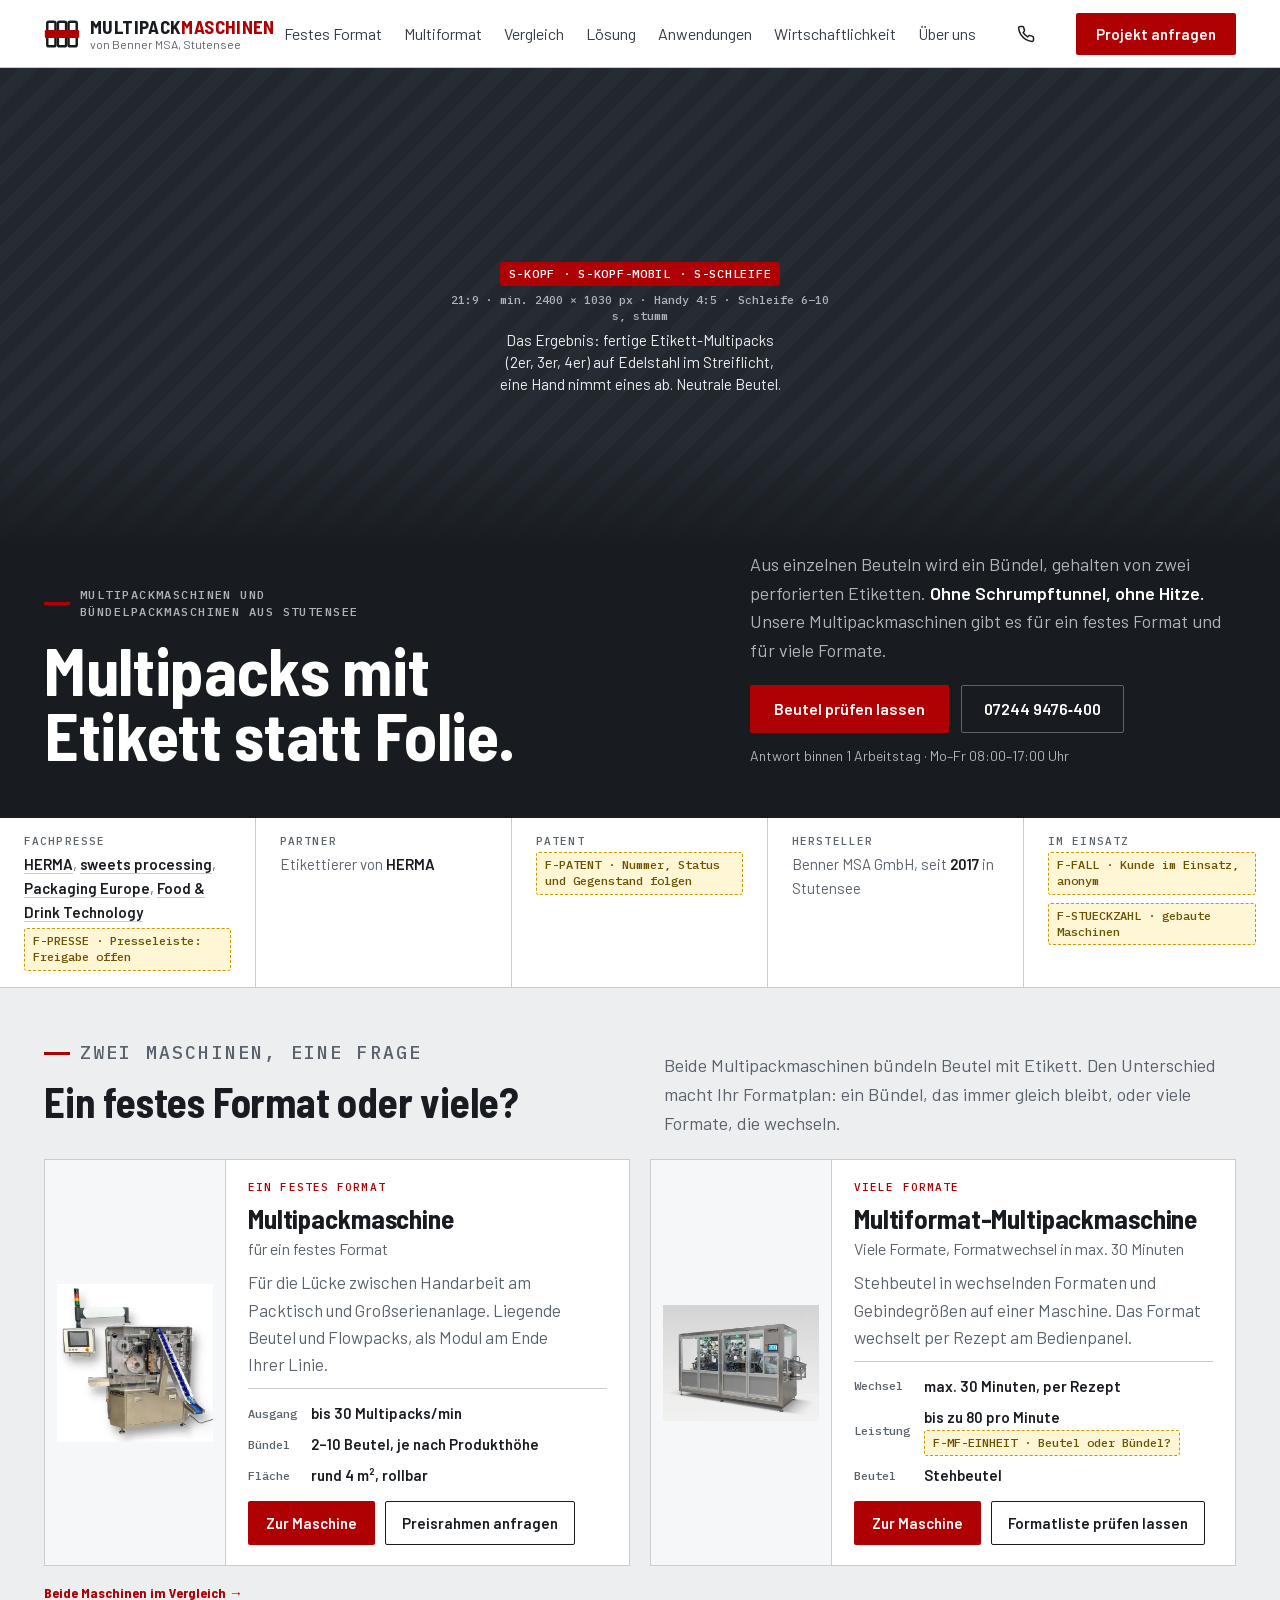
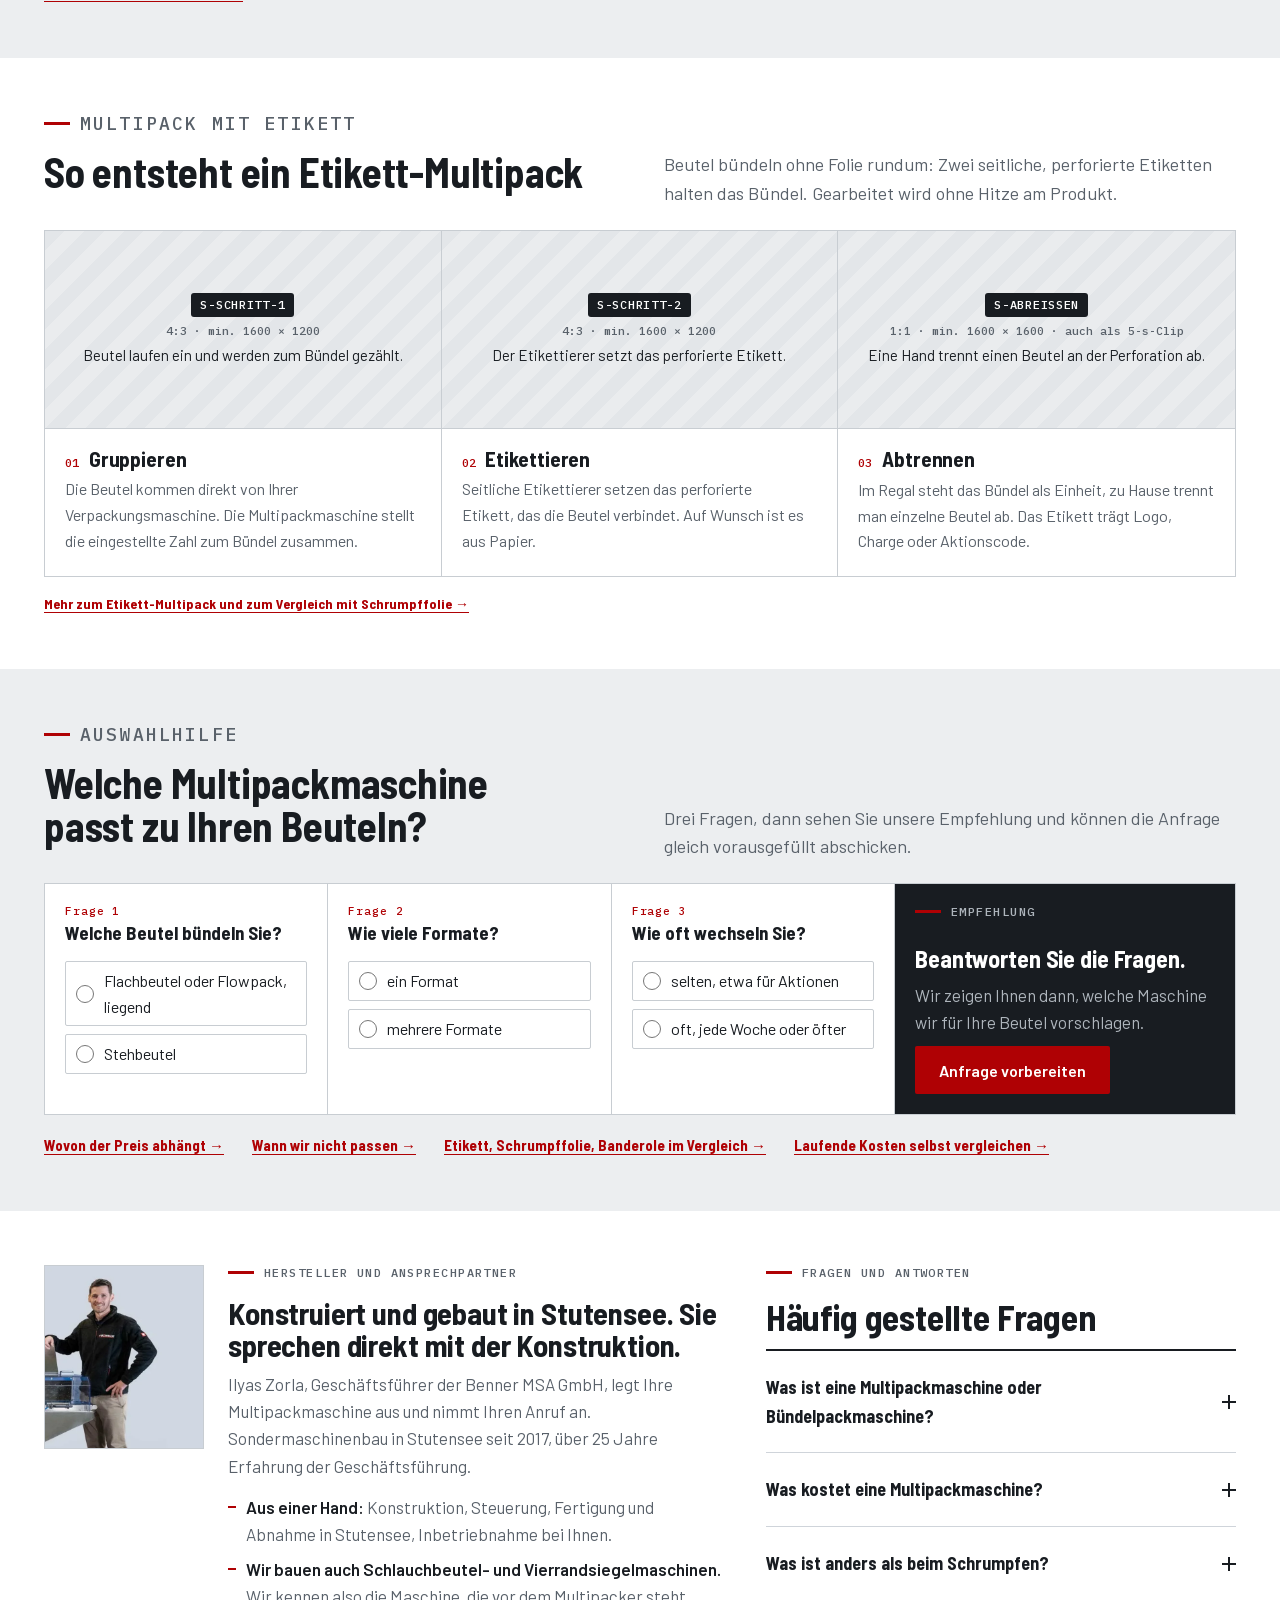
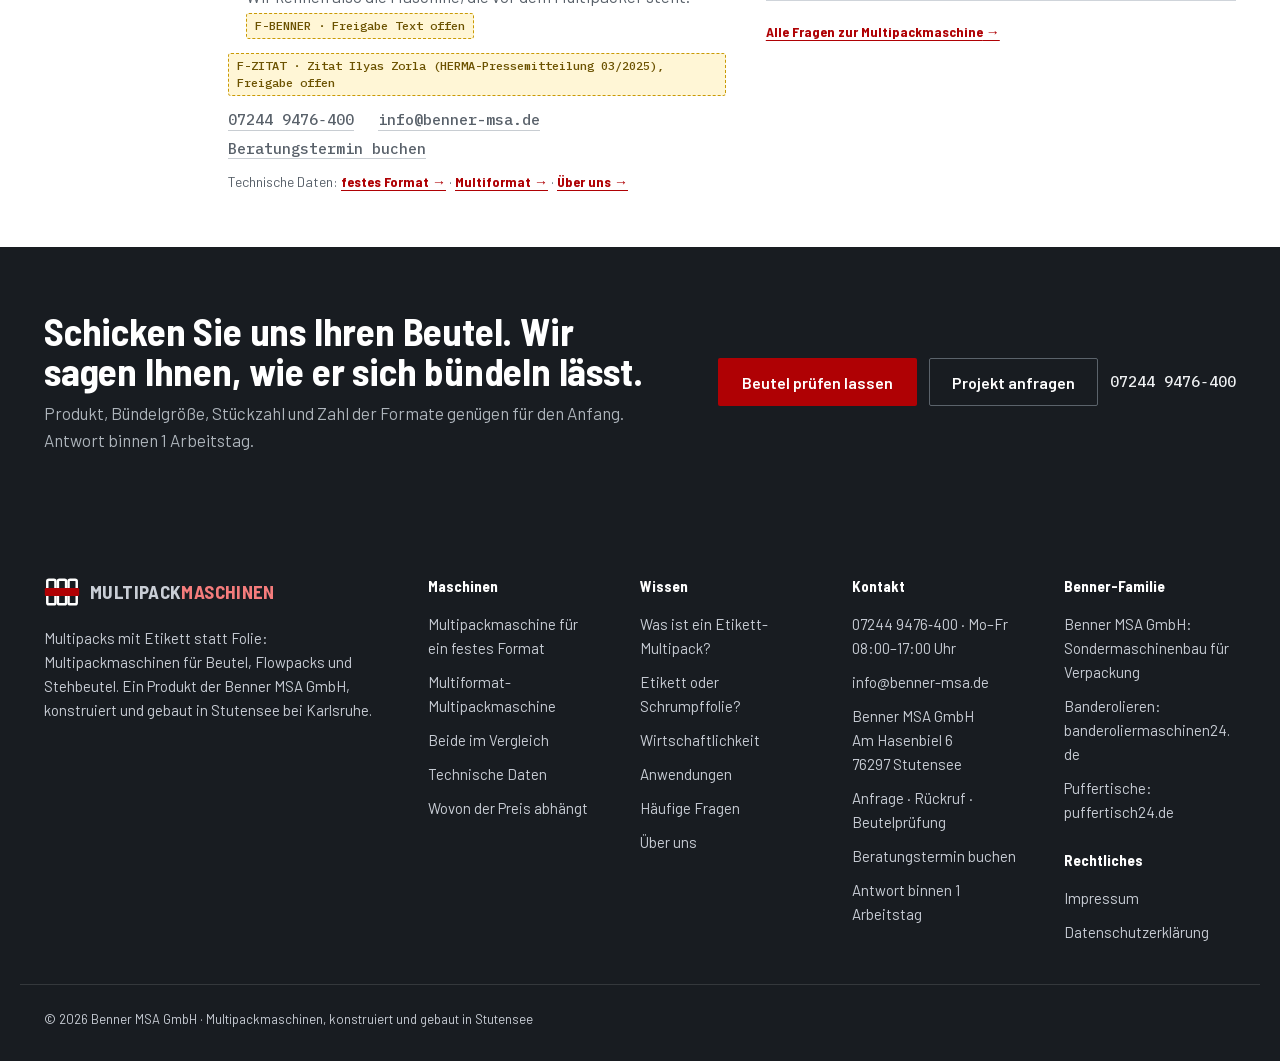
==== index.html @ 3ca729ba "Feinschliff nach Prüfung: Knöpfe unter 380 px umbrechen, Fußzeile Rechtliches oben bündig, Belegleis" ====
<!DOCTYPE html>
<html lang="de">
<head>
<meta charset="UTF-8">
<meta name="viewport" content="width=device-width, initial-scale=1">
<meta name="format-detection" content="telephone=no">
<title>Multipack- &amp; Bündelpackmaschinen mit Etikett | Benner MSA</title>
<meta name="description" content="Multipack mit Etikett statt Folie: Multipackmaschinen aus Stutensee für ein festes Format oder verschiedene Formate. Beutel bündeln ohne Schrumpftunnel.">
<link rel="canonical" href="https://multipackmaschinen.de/">
<meta property="og:title" content="Multipack- &amp; Bündelpackmaschinen mit Etikett | Benner MSA">
<meta property="og:description" content="Multipacks mit Etikett statt Folie. Zwei Multipackmaschinen aus Stutensee: für ein festes Format und für viele Formate, Formatwechsel in max. 30 Minuten.">
<meta property="og:type" content="website">
<meta property="og:url" content="https://multipackmaschinen.de/">
<meta property="og:image" content="https://multipackmaschinen.de/assets/og/og-start.png">
<meta property="og:image:type" content="image/png">
<meta property="og:image:width" content="1200">
<meta property="og:image:height" content="630">
<meta property="og:image:alt" content="Multipacks mit Etikett statt Folie: Multipackmaschinen von Benner MSA für ein festes Format oder für viele Formate">
<meta property="og:locale" content="de_DE">
<meta property="og:site_name" content="multipackmaschinen.de">
<meta name="twitter:card" content="summary_large_image">
<meta name="twitter:title" content="Multipack- &amp; Bündelpackmaschinen mit Etikett | Benner MSA">
<meta name="twitter:description" content="Multipacks mit Etikett statt Folie. Zwei Multipackmaschinen aus Stutensee: für ein festes Format und für viele Formate, Formatwechsel in max. 30 Minuten.">
<meta name="twitter:image" content="https://multipackmaschinen.de/assets/og/og-start.png">
<script type="application/ld+json">
{
  "@context": "https://schema.org",
  "@graph": [
    {
      "@type": "Organization",
      "@id": "https://multipackmaschinen.de/#organization",
      "name": "Benner MSA GmbH",
      "alternateName": "multipackmaschinen.de",
      "url": "https://multipackmaschinen.de/",
      "foundingDate": "2017",
      "telephone": "+49-7244-9476400",
      "email": "info@benner-msa.de",
      "sameAs": [
        "https://benner-msa.de/",
        "https://banderoliermaschinen24.de/",
        "https://www.puffertisch24.de/"
      ],
      "address": {
        "@type": "PostalAddress",
        "streetAddress": "Am Hasenbiel 6",
        "addressLocality": "Stutensee-Blankenloch",
        "postalCode": "76297",
        "addressRegion": "Baden-Württemberg",
        "addressCountry": "DE"
      },
      "contactPoint": {
        "@type": "ContactPoint",
        "telephone": "+49-7244-9476400",
        "email": "info@benner-msa.de",
        "contactType": "sales",
        "areaServed": "DE",
        "availableLanguage": "German"
      }
    },
    {
      "@type": "WebSite",
      "@id": "https://multipackmaschinen.de/#website",
      "url": "https://multipackmaschinen.de/",
      "name": "multipackmaschinen.de",
      "inLanguage": "de-DE",
      "publisher": { "@id": "https://multipackmaschinen.de/#organization" }
    },
    {
      "@type": "ItemList",
      "@id": "https://multipackmaschinen.de/#maschinen",
      "name": "Multipackmaschinen mit Etikett",
      "itemListElement": [
        { "@type": "ListItem", "position": 1, "name": "Multipackmaschine für ein festes Format", "url": "https://multipackmaschinen.de/etikett-multipackmaschine" },
        { "@type": "ListItem", "position": 2, "name": "Multiformat-Multipackmaschine", "url": "https://multipackmaschinen.de/multiformat-multipackmaschine" }
      ]
    }
  ]
}
</script>
<link rel="icon" type="image/x-icon" href="assets/favicon.ico">
<link rel="icon" type="image/svg+xml" href="assets/favicon.svg">
<link rel="apple-touch-icon" href="assets/apple-touch-icon.png">
<link rel="preload" href="assets/fonts/barlow-semi-condensed-700-latin.woff2" as="font" type="font/woff2" crossorigin>
<link rel="preload" href="assets/fonts/barlow-400-latin.woff2" as="font" type="font/woff2" crossorigin>
<link rel="stylesheet" href="assets/style.css?v=20261113">
<script>document.documentElement.classList.add('js')</script>
<script defer src="https://stats.multipackmaschinen.de/script.js" data-website-id="f6ae71aa-5e69-43bb-a00f-7aee170f3cc0" data-domains="multipackmaschinen.de,www.multipackmaschinen.de"></script>
</head>
<body class="startseite">
<a class="skip" href="#inhalt">Zum Inhalt springen</a>
<!--P:header-->
<header class="hdr" id="siteHeader">
  <div class="container hdr-in">
    <a href="/" class="brand">
      <svg class="brand-mark" width="36" height="36" viewBox="0 0 44 44" fill="none" aria-hidden="true"><rect x="4" y="7" width="10" height="30" rx="2" stroke="#181C21" stroke-width="3"/><rect x="17" y="7" width="10" height="30" rx="2" stroke="#181C21" stroke-width="3"/><rect x="30" y="7" width="10" height="30" rx="2" stroke="#181C21" stroke-width="3"/><rect x="1" y="17" width="42" height="10" rx="1.5" fill="#AF0104"/></svg>
      <span class="brand-text"><span class="brand-name">MULTIPACK<span class="brand-red">MASCHINEN</span></span> <span class="brand-claim">von Benner MSA, Stutensee</span><span class="sr"> – Startseite</span></span>
    </a>
    <nav class="nav" aria-label="Hauptnavigation">
      <ul class="nav-links">
        <li><a href="/etikett-multipackmaschine">Festes Format</a></li>
        <li><a href="/multiformat-multipackmaschine">Multiformat</a></li>
        <li><a href="/maschinen">Vergleich</a></li>
        <li><a href="/loesung">Lösung</a></li>
        <li><a href="/anwendungen">Anwendungen</a></li>
        <li><a href="/kostenrechner">Wirtschaftlichkeit</a></li>
        <li><a href="/ueber-uns">Über uns</a></li>
      </ul>
      <a class="tel" href="tel:+4972449476400" aria-label="Anrufen: 07244 9476-400" data-umami-event="tel-klick"><svg width="18" height="18" viewBox="0 0 24 24" fill="none" stroke="currentColor" stroke-width="2" stroke-linecap="round" stroke-linejoin="round" aria-hidden="true"><path d="M22 16.92v3a2 2 0 0 1-2.18 2 19.79 19.79 0 0 1-8.63-3.07 19.5 19.5 0 0 1-6-6 19.79 19.79 0 0 1-3.07-8.67A2 2 0 0 1 4.11 2h3a2 2 0 0 1 2 1.72c.13.96.36 1.9.7 2.81a2 2 0 0 1-.45 2.11L8.09 9.91a16 16 0 0 0 6 6l1.27-1.27a2 2 0 0 1 2.11-.45c.91.34 1.85.57 2.81.7A2 2 0 0 1 22 16.92z"/></svg><span class="tel-n">07244 9476-400</span></a>
      <a class="btn btn-primary btn-sm" href="/kontakt?art=anfrage&amp;quelle=start#anfrage" data-umami-event="projekt-anfragen"><span class="lg-only">Projekt anfragen</span><span class="sm-only">Anfragen</span></a>
      <details class="mnav">
        <summary><span class="sr">Menü</span><span class="burger" aria-hidden="true"><i></i><i></i><i></i></span></summary>
        <ul>
          <li><a href="/etikett-multipackmaschine">Festes Format</a></li>
          <li><a href="/multiformat-multipackmaschine">Multiformat</a></li>
          <li><a href="/maschinen">Vergleich</a></li>
          <li><a href="/loesung">Lösung</a></li>
          <li><a href="/anwendungen">Anwendungen</a></li>
          <li><a href="/kostenrechner">Wirtschaftlichkeit</a></li>
          <li><a href="/ueber-uns">Über uns</a></li>
          <li><a href="/faq">Häufige Fragen</a></li>
          <li class="mnav-sep"><a href="/kontakt">Kontakt &amp; Anfrage</a></li>
          <li><a href="/kontakt?art=muster&amp;quelle=menue#anfrage" data-umami-event="beutel-pruefen">Beutel prüfen lassen</a></li>
          <li><a href="https://meet.brevo.com/benner-msa/beratungstermin" rel="noopener" data-umami-event="termin-buchen">Beratungstermin buchen</a></li>
          <li><a href="tel:+4972449476400" data-umami-event="tel-klick">Anrufen: 07244&nbsp;9476&#8209;400 · Mo–Fr 08:00–17:00 Uhr</a></li>
        </ul>
      </details>
    </nav>
  </div>
</header>
<!--/P:header-->

<main id="inhalt" tabindex="-1">

<section class="buehne dunkel" id="start" aria-labelledby="h-start">
  <span id="story"></span>
  <div class="medium">
    <div class="platz" role="img" aria-label="Medienplatz S-KOPF: fertige Etikett-Multipacks" data-medium="S-KOPF">
      <div class="p-in">
        <span class="p-id">S-KOPF · S-KOPF-MOBIL · S-SCHLEIFE</span>
        <span class="p-meta">21:9 · min. 2400 × 1030 px · Handy 4:5 · Schleife 6–10 s, stumm</span>
        <span class="p-mot">Das Ergebnis: fertige Etikett-Multipacks (2er, 3er, 4er) auf Edelstahl im Streiflicht, eine Hand nimmt eines ab. Neutrale Beutel.</span>
      </div>
    </div>
  </div>
  <div class="b-txt">
    <div class="container b-grid">
      <h1 id="h-start"><span class="eyebrow">Multipackmaschinen und Bündelpackmaschinen aus Stutensee</span> Multipacks mit Etikett statt Folie.</h1>
      <div>
        <p class="lead">Aus einzelnen Beuteln wird ein Bündel, gehalten von zwei perforierten Etiketten. <b>Ohne Schrumpftunnel, ohne Hitze.</b> Unsere Multipackmaschinen gibt es für ein festes Format und für viele Formate.</p>
        <div class="cta-row">
          <a class="btn btn-primary" href="/kontakt?art=muster&amp;quelle=start#anfrage" data-umami-event="beutel-pruefen">Beutel prüfen lassen</a>
          <a class="btn btn-ghost" href="tel:+4972449476400" data-umami-event="tel-klick">07244&nbsp;9476&#8209;400</a>
        </div>
        <p class="micro">Antwort binnen 1 Arbeitstag · Mo–Fr 08:00–17:00 Uhr</p>
      </div>
    </div>
  </div>
</section>

<div class="beleg" role="region" aria-label="Belege" tabindex="0">
  <div><span class="k">Fachpresse</span><span><a href="https://www.herma.com/machines/about-herma/news/detail/producing-multipacks-for-medium-volumes" rel="noopener">HERMA</a>, <a href="https://www.sweets-processing.com/en/news/20250311-neue-maschine-von-benner-msa-mit-herma-etikettierern" rel="noopener">sweets processing</a>, <a href="https://packagingeurope.com/news/new-machine-bundles-medium-sized-bag-multipacks-with-label-applicator/12581.article" rel="noopener">Packaging Europe</a>, <a href="https://www.foodanddrinktechnology.com/news/57877/benner-msa-develops-compact-system-equipped-with-herma-500-label-applicators/" rel="noopener">Food &amp; Drink Technology</a></span><span class="offen" data-offen="F-PRESSE">F-PRESSE · Presseleiste: Freigabe offen</span></div>
  <div><span class="k">Partner</span><span>Etikettierer von <b>HERMA</b></span></div>
  <div><span class="k">Patent</span><span class="offen" data-offen="F-PATENT">F-PATENT · Nummer, Status und Gegenstand folgen</span></div>
  <div><span class="k">Hersteller</span><span>Benner MSA GmbH, seit <b>2017</b> in Stutensee</span></div>
  <div><span class="k">Im Einsatz</span><span class="offen" data-offen="F-FALL">F-FALL · Kunde im Einsatz, anonym</span><span class="offen" data-offen="F-STUECKZAHL">F-STUECKZAHL · gebaute Maschinen</span></div>
</div>

<section class="abschnitt hell" id="maschine" aria-labelledby="h-maschine">
  <span id="frage"></span><span id="trichter"></span>
  <div class="container">
    <div class="kopf2">
      <p class="eyebrow">Zwei Maschinen, eine Frage</p>
      <h2 id="h-maschine">Ein festes Format oder viele?</h2>
      <p>Beide Multipackmaschinen bündeln Beutel mit Etikett. Den Unterschied macht Ihr Formatplan: ein Bündel, das immer gleich bleibt, oder viele Formate, die wechseln.</p>
    </div>
    <div class="tueren">
      <article class="tuer" id="festes-format">
        <div class="fig contain"><img src="assets/images/festformat-maschine-800.webp" srcset="assets/images/festformat-maschine-480.webp 480w, assets/images/festformat-maschine-800.webp 800w, assets/images/festformat-maschine-1261.webp 1261w" sizes="(min-width: 1081px) 300px, (min-width: 641px) 46vw, 92vw" width="800" height="812" loading="lazy" decoding="async" alt="Multipackmaschine für ein festes Format mit Steigband, zwei seitlichen Etikettierern, Signalsäule und Bedienpanel"></div>
        <div class="t-in">
          <span class="tag-k">Ein festes Format</span>
          <h3>Multipack&shy;maschine<span>für ein festes Format</span></h3>
          <p>Für die Lücke zwischen Handarbeit am Packtisch und Großserienanlage. Liegende Beutel und Flowpacks, als Modul am Ende Ihrer Linie.</p>
          <dl class="datenliste"><dt>Ausgang</dt><dd>bis 30 Multipacks/min</dd><dt>Bündel</dt><dd>2–10 Beutel, je nach Produkthöhe</dd><dt>Fläche</dt><dd>rund 4&nbsp;m², rollbar</dd></dl>
          <div class="t-cta"><a class="btn btn-primary" href="/etikett-multipackmaschine">Zur Maschine</a><a class="btn btn-ghost" href="/kontakt?art=anfrage&amp;maschine=fest&amp;quelle=start#anfrage" data-umami-event="preisrahmen-anfragen">Preisrahmen anfragen</a></div>
        </div>
      </article>
      <article class="tuer" id="multiformat">
        <span id="beweis"></span><span id="formatwechsel"></span>
        <div class="fig contain"><img src="assets/images/multiformat-maschine-600.webp" srcset="assets/images/multiformat-maschine-600.webp 600w, assets/images/multiformat-maschine-1200.webp 1200w" sizes="(min-width: 1081px) 300px, (min-width: 641px) 46vw, 92vw" width="600" height="448" loading="lazy" decoding="async" alt="Multiformat-Multipackmaschine von Benner MSA mit Glastüren, Etikettierern, Touchpanel und Auslaufrutsche"></div>
        <div class="t-in">
          <span class="tag-k">Viele Formate</span>
          <h3>Multiformat-Multipack&shy;maschine<span>Viele Formate, Formatwechsel in max. 30&nbsp;Minuten</span></h3>
          <p>Stehbeutel in wechselnden Formaten und Gebindegrößen auf einer Maschine. Das Format wechselt per Rezept am Bedienpanel.</p>
          <dl class="datenliste"><dt>Wechsel</dt><dd>max. 30 Minuten, per Rezept</dd><dt>Leistung</dt><dd>bis zu 80 pro Minute <span class="offen" data-offen="F-MF-EINHEIT">F-MF-EINHEIT · Beutel oder Bündel?</span></dd><dt>Beutel</dt><dd>Stehbeutel</dd></dl>
          <div class="t-cta"><a class="btn btn-primary" href="/multiformat-multipackmaschine">Zur Maschine</a><a class="btn btn-ghost" href="/kontakt?art=anfrage&amp;maschine=multiformat&amp;formate=4-10&amp;quelle=start#anfrage" data-umami-event="formatliste-pruefen">Formatliste prüfen lassen</a></div>
        </div>
      </article>
    </div>
    <p class="micro" style="margin-top:16px"><a class="go" href="/maschinen">Beide Maschinen im Vergleich</a></p>
  </div>
</section>

<section class="abschnitt papier" id="funktion" aria-labelledby="h-funktion">
  <div class="container">
    <div class="kopf2">
      <p class="eyebrow">Multipack mit Etikett</p>
      <h2 id="h-funktion">So entsteht ein Etikett-Multipack</h2>
      <p>Beutel bündeln ohne Folie rundum: Zwei seitliche, perforierte Etiketten halten das Bündel. Gearbeitet wird ohne Hitze am Produkt.</p>
    </div>
    <ol class="schritte">
      <li class="schritt"><div class="medium"><div class="platz" role="img" aria-label="Medienplatz S-SCHRITT-1" data-medium="S-SCHRITT-1"><div class="p-in"><span class="p-id">S-SCHRITT-1</span><span class="p-meta">4:3 · min. 1600 × 1200</span><span class="p-mot">Beutel laufen ein und werden zum Bündel gezählt.</span></div></div></div><div class="s-in"><h3><span>01</span>Gruppieren</h3><p>Die Beutel kommen direkt von Ihrer Verpackungsmaschine. Die Multipackmaschine stellt die eingestellte Zahl zum Bündel zusammen.</p></div></li>
      <li class="schritt"><div class="medium"><div class="platz" role="img" aria-label="Medienplatz S-SCHRITT-2" data-medium="S-SCHRITT-2"><div class="p-in"><span class="p-id">S-SCHRITT-2</span><span class="p-meta">4:3 · min. 1600 × 1200</span><span class="p-mot">Der Etikettierer setzt das perforierte Etikett.</span></div></div></div><div class="s-in"><h3><span>02</span>Etikettieren</h3><p>Seitliche Etikettierer setzen das perforierte Etikett, das die Beutel verbindet. Auf Wunsch ist es aus Papier.</p></div></li>
      <li class="schritt"><div class="medium"><div class="platz" role="img" aria-label="Medienplatz S-ABREISSEN" data-medium="S-ABREISSEN"><div class="p-in"><span class="p-id">S-ABREISSEN</span><span class="p-meta">1:1 · min. 1600 × 1600 · auch als 5-s-Clip</span><span class="p-mot">Eine Hand trennt einen Beutel an der Perforation ab.</span></div></div></div><div class="s-in"><h3><span>03</span>Abtrennen</h3><p>Im Regal steht das Bündel als Einheit, zu Hause trennt man einzelne Beutel ab. Das Etikett trägt Logo, Charge oder Aktionscode.</p></div></li>
    </ol>
    <p class="micro" style="margin-top:16px"><a class="go" href="/loesung">Mehr zum Etikett-Multipack und zum Vergleich mit Schrumpffolie</a></p>
  </div>
</section>

<section class="abschnitt hell" id="wegweiser" aria-labelledby="h-wegweiser">
    <div class="container">
    <div class="kopf2">
      <p class="eyebrow">Auswahlhilfe</p>
      <h2 id="h-wegweiser">Welche Multipackmaschine passt zu Ihren Beuteln?</h2>
      <p>Drei Fragen, dann sehen Sie unsere Empfehlung und können die Anfrage gleich vorausgefüllt abschicken.</p>
    </div>
    <form class="wahl" id="wahl" action="/kontakt" method="get">
      <fieldset>
        <legend><span>Frage 1</span>Welche Beutel bündeln Sie?</legend>
        <label><input type="radio" name="beutel" value="liegend">Flachbeutel oder Flowpack, liegend</label>
        <label><input type="radio" name="beutel" value="steh">Stehbeutel</label>
      </fieldset>
      <fieldset>
        <legend><span>Frage 2</span>Wie viele Formate?</legend>
        <label><input type="radio" name="anzahl" value="eins">ein Format</label>
        <label><input type="radio" name="anzahl" value="mehrere">mehrere Formate</label>
      </fieldset>
      <fieldset>
        <legend><span>Frage 3</span>Wie oft wechseln Sie?</legend>
        <label><input type="radio" name="wechsel" value="selten">selten, etwa für Aktionen</label>
        <label><input type="radio" name="wechsel" value="oft">oft, jede Woche oder öfter</label>
      </fieldset>
      <div class="w-erg" aria-live="polite">
        <p class="eyebrow">Empfehlung</p>
        <h3 id="w-h">Beantworten Sie die Fragen.</h3>
        <p id="w-p">Wir zeigen Ihnen dann, welche Maschine wir für Ihre Beutel vorschlagen.</p>
        <a class="btn btn-primary" id="w-a" href="/kontakt?art=anfrage&amp;quelle=auswahlhilfe#anfrage" data-umami-event="auswahl-anfrage">Anfrage vorbereiten</a>
      </div>
    </form>
    <div class="wahl-text">
      <div class="kasten"><h3>Liegende Beutel, ein Format</h3><p>Dann passt die <a href="/etikett-multipackmaschine">Multipackmaschine für ein festes Format</a>. Für eine Aktion wechseln Sie nur die Etikettenrolle.</p></div>
      <div class="kasten"><h3>Stehbeutel in mehreren Formaten</h3><p>Dann passt die <a href="/multiformat-multipackmaschine">Multiformat-Multipackmaschine</a>. Das Format wechselt per Rezept in max. 30 Minuten.</p></div>
      <div class="kasten"><h3>Dazwischen</h3><p>Liegende Beutel in mehreren Formaten oder ein einzelner Stehbeutel: Schicken Sie uns Ihre Formatliste, wir prüfen beide Wege.</p></div>
    </div>
    <p class="wahl-links" id="preise"><span id="problem"></span><span id="vergleich"></span><span id="h-preise"></span>
      <a class="go" href="/maschinen#preise">Wovon der Preis abhängt</a>
      <a class="go" href="/maschinen#nicht-passen">Wann wir nicht passen</a>
      <a class="go" href="/loesung#abgrenzung">Etikett, Schrumpffolie, Banderole im Vergleich</a>
      <a class="go" href="/kostenrechner">Laufende Kosten selbst vergleichen</a>
    </p>
  </div>
</section>

<section class="abschnitt papier" id="warum" aria-labelledby="h-team">
  <span id="team"></span><span id="ablauf"></span><span id="technik"></span>
  <div class="container duo">
    <div class="person">
    <img src="assets/images/ansprechpartner.webp" width="470" height="540" loading="lazy" decoding="async" alt="Ilyas Zorla, Geschäftsführer der Benner MSA GmbH">
    <div>
      <p class="eyebrow">Hersteller und Ansprechpartner</p>
      <h2 id="h-team">Konstruiert und gebaut in Stutensee. Sie sprechen direkt mit der Konstruktion.</h2>
      <p>Ilyas Zorla, Geschäftsführer der Benner MSA GmbH, legt Ihre Multipackmaschine aus und nimmt Ihren Anruf an. Sondermaschinenbau in Stutensee seit 2017, über 25 Jahre Erfahrung der Geschäftsführung.</p>
      <ul class="hersteller">
        <li><b>Aus einer Hand:</b> Konstruktion, Steuerung, Fertigung und Abnahme in Stutensee, Inbetriebnahme bei Ihnen.</li>
        <li><b>Wir bauen auch Schlauchbeutel- und Vierrandsiegelmaschinen.</b> Wir kennen also die Maschine, die vor dem Multipacker steht. <span class="offen" data-offen="F-BENNER">F-BENNER · Freigabe Text offen</span></li>
      </ul>
      <blockquote class="zitat"><span class="offen" data-offen="F-ZITAT">F-ZITAT · Zitat Ilyas Zorla (HERMA-Pressemitteilung 03/2025), Freigabe offen</span></blockquote>
      <p class="kontaktzeile"><a href="tel:+4972449476400" data-umami-event="tel-klick">07244&nbsp;9476&#8209;400</a><a href="mailto:info@benner-msa.de" data-umami-event="mail-klick">info@benner-msa.de</a><a href="https://meet.brevo.com/benner-msa/beratungstermin" rel="noopener" data-umami-event="termin-buchen">Beratungstermin buchen</a></p>
      <p class="micro">Technische Daten: <a class="go" href="/etikett-multipackmaschine#technik">festes Format</a> · <a class="go" href="/multiformat-multipackmaschine#technik">Multiformat</a> · <a class="go" href="/ueber-uns">Über uns</a></p>
    </div>
  </div>
    <div id="faq">
      <p class="eyebrow">Fragen und Antworten</p>
      <h2 id="h-faq" style="font-size:clamp(1.75rem,2.8vw,2.375rem)">Häufig gestellte Fragen</h2>
      <div class="faq">
      <details>
        <summary>Was ist eine Multipackmaschine oder Bündelpackmaschine?</summary>
        <p>Eine Multipackmaschine fasst mehrere einzelne Packungen zu einer Verkaufseinheit zusammen, etwa zwei oder drei Beutel Nüsse zu einem DUO- oder TRIO-Pack. Im Handel heißt das auch Sammelpackung, Mehrfachpackung oder Bündelverpackung, die Maschine deshalb oft Bündelpackmaschine. Unsere Maschinen bündeln mit perforiertem Etikett statt mit Schrumpffolie.</p>
      </details>
      <details>
        <summary>Was kostet eine Multipackmaschine?</summary>
        <p>Das hängt vor allem von der Zahl der Formate, der Leistung und der Einbindung in Ihre Linie ab. Schicken Sie uns Beutel, Bündelgröße und Stückzahl, wir nennen Ihnen den Preisrahmen binnen 1 Arbeitstag.</p>
      </details>
      <details>
        <summary>Was ist anders als beim Schrumpfen?</summary>
        <p>Statt Folie rundum verbinden zwei seitliche, perforierte Etiketten die Beutel. Es gibt keinen Schrumpftunnel und keine Hitze am Produkt. Im Regal trennt der Kunde einzelne Packungen ab.</p>
      </details>
    </div>
    <p class="micro" style="margin-top:20px"><a class="go" href="/faq">Alle Fragen zur Multipackmaschine</a></p>
    </div>
  </div>
</section>

<section class="abschluss" id="kontakt" aria-labelledby="h-kontakt">
  <span id="wissen"></span>
  <div class="container a-in">
    <div>
      <h2 id="h-kontakt">Schicken Sie uns Ihren Beutel. Wir sagen Ihnen, wie er sich bündeln lässt.</h2>
      <p>Produkt, Bündelgröße, Stückzahl und Zahl der Formate genügen für den Anfang. Antwort binnen 1 Arbeitstag.</p>
    </div>
    <div class="cta-row">
      <a class="btn btn-primary" href="/kontakt?art=muster&amp;quelle=start#anfrage" data-umami-event="beutel-pruefen">Beutel prüfen lassen</a>
      <a class="btn btn-ghost" href="/kontakt?art=anfrage&amp;quelle=start#anfrage" data-umami-event="projekt-anfragen">Projekt anfragen</a>
      <a class="tel2" href="tel:+4972449476400" data-umami-event="tel-klick">07244&nbsp;9476&#8209;400</a>
    </div>
  </div>
</section>

</main>
<!--P:footer-->
<footer class="ftr">
  <div class="container ftr-grid">
    <div class="ftr-brand">
      <a href="/" class="brand brand-inv" aria-label="Multipackmaschinen – Startseite">
        <svg class="brand-mark" width="36" height="36" viewBox="0 0 44 44" fill="none" aria-hidden="true"><rect x="4" y="7" width="10" height="30" rx="2" stroke="#FFFFFF" stroke-width="3"/><rect x="17" y="7" width="10" height="30" rx="2" stroke="#FFFFFF" stroke-width="3"/><rect x="30" y="7" width="10" height="30" rx="2" stroke="#FFFFFF" stroke-width="3"/><rect x="1" y="17" width="42" height="10" rx="1.5" fill="#AF0104"/></svg>
        <span class="brand-text"><span class="brand-name">MULTIPACK<span class="brand-red">MASCHINEN</span></span></span>
      </a>
      <p>Multipacks mit Etikett statt Folie: Multipackmaschinen für Beutel, Flowpacks und Stehbeutel. Ein Produkt der <a href="https://benner-msa.de">Benner MSA GmbH</a>, konstruiert und gebaut in Stutensee bei Karlsruhe.</p>
    </div>
    <div><p class="ftr-h">Maschinen</p><ul><li><a href="/etikett-multipackmaschine">Multipackmaschine für ein festes Format</a></li><li><a href="/multiformat-multipackmaschine">Multiformat-Multipackmaschine</a></li><li><a href="/maschinen">Beide im Vergleich</a></li><li><a href="/etikett-multipackmaschine#technik">Technische Daten</a></li><li><a href="/etikett-multipackmaschine#preise">Wovon der Preis abhängt</a></li></ul></div>
    <div><p class="ftr-h">Wissen</p><ul><li><a href="/loesung#etikett-multipack">Was ist ein Etikett-Multipack?</a></li><li><a href="/loesung#abgrenzung">Etikett oder Schrumpffolie?</a></li><li><a href="/kostenrechner">Wirtschaftlichkeit</a></li><li><a href="/anwendungen">Anwendungen</a></li><li><a href="/faq">Häufige Fragen</a></li><li><a href="/ueber-uns">Über uns</a></li></ul></div>
    <div><p class="ftr-h">Kontakt</p><ul><li><a href="tel:+4972449476400" data-umami-event="tel-klick">07244&nbsp;9476&#8209;400</a> · Mo–Fr 08:00–17:00 Uhr</li><li><a href="mailto:info@benner-msa.de" data-umami-event="mail-klick">info@benner-msa.de</a></li><li>Benner MSA GmbH<br>Am Hasenbiel 6<br>76297 Stutensee</li><li><a href="/kontakt">Anfrage · Rückruf · Beutelprüfung</a></li><li><a href="https://meet.brevo.com/benner-msa/beratungstermin" rel="noopener" data-umami-event="termin-buchen">Beratungstermin buchen</a></li><li>Antwort binnen 1 Arbeitstag</li></ul></div>
    <div><p class="ftr-h">Benner-Familie</p><ul><li><a href="https://benner-msa.de">Benner MSA GmbH: Sondermaschinenbau für Verpackung</a></li><li><a href="https://banderoliermaschinen24.de">Banderolieren: banderoliermaschinen24.de</a></li><li><a href="https://www.puffertisch24.de">Puffertische: puffertisch24.de</a></li></ul><p class="ftr-h ftr-h-2">Rechtliches</p><ul><li><a href="/impressum">Impressum</a></li><li><a href="/datenschutz">Datenschutzerklärung</a></li></ul></div>
  </div>
  <div class="container ftr-bottom">
    <p>© 2026 Benner MSA GmbH · Multipackmaschinen, konstruiert und gebaut in Stutensee</p>
  </div>
</footer>
<!--/P:footer-->
<div class="handyleiste"><a class="btn btn-primary" href="/kontakt?art=muster&amp;quelle=handyleiste#anfrage" data-umami-event="beutel-pruefen">Beutel prüfen lassen</a><a class="btn btn-ghost" href="tel:+4972449476400" aria-label="Anrufen: 07244 9476-400" data-umami-event="tel-klick">Anruf</a></div>
<script src="assets/script.js?v=20261113" defer></script>
</body>
</html>
---- assets/style.css ----
/* multipackmaschinen.de — Relaunch 11/2026
   Markenfarben aus dem Logo: Anthrazit #181C21 trägt, Rot #AF0104 markiert genau eine Sache je Bild.
   Rote Schrift auf Dunkel: #F47C7C. Schriften lokal: Plus Jakarta Sans (Überschriften), DM Sans (Text). */

/* Schriften lokal (vorher assets/fonts/fonts.css, hier eingebunden: eine Anfrage weniger) */
/* DM Sans – latin-ext */
@font-face {
  font-family: 'DM Sans';
  font-style: normal;
  font-weight: 400;
  font-display: optional;
  src: url(fonts/dm-sans-latin-ext.woff2) format('woff2');
  unicode-range: U+0100-02BA, U+02BD-02C5, U+02C7-02CC, U+02CE-02D7, U+02DD-02FF, U+0304, U+0308, U+0329, U+1D00-1DBF, U+1E00-1E9F, U+1EF2-1EFF, U+2020, U+20A0-20AB, U+20AD-20C0, U+2113, U+2C60-2C7F, U+A720-A7FF;
}
/* DM Sans – latin */
@font-face {
  font-family: 'DM Sans';
  font-style: normal;
  font-weight: 400;
  font-display: optional;
  src: url(fonts/dm-sans-latin.woff2) format('woff2');
  unicode-range: U+0000-00FF, U+0131, U+0152-0153, U+02BB-02BC, U+02C6, U+02DA, U+02DC, U+0304, U+0308, U+0329, U+2000-206F, U+20AC, U+2122, U+2191, U+2193, U+2212, U+2215, U+FEFF, U+FFFD;
}
/* DM Sans 600 – latin-ext */
@font-face {
  font-family: 'DM Sans';
  font-style: normal;
  font-weight: 600;
  font-display: optional;
  src: url(fonts/dm-sans-latin-ext.woff2) format('woff2');
  unicode-range: U+0100-02BA, U+02BD-02C5, U+02C7-02CC, U+02CE-02D7, U+02DD-02FF, U+0304, U+0308, U+0329, U+1D00-1DBF, U+1E00-1E9F, U+1EF2-1EFF, U+2020, U+20A0-20AB, U+20AD-20C0, U+2113, U+2C60-2C7F, U+A720-A7FF;
}
/* DM Sans 600 – latin */
@font-face {
  font-family: 'DM Sans';
  font-style: normal;
  font-weight: 600;
  font-display: optional;
  src: url(fonts/dm-sans-latin.woff2) format('woff2');
  unicode-range: U+0000-00FF, U+0131, U+0152-0153, U+02BB-02BC, U+02C6, U+02DA, U+02DC, U+0304, U+0308, U+0329, U+2000-206F, U+20AC, U+2122, U+2191, U+2193, U+2212, U+2215, U+FEFF, U+FFFD;
}
/* DM Sans 700 – latin-ext */
@font-face {
  font-family: 'DM Sans';
  font-style: normal;
  font-weight: 700;
  font-display: optional;
  src: url(fonts/dm-sans-latin-ext.woff2) format('woff2');
  unicode-range: U+0100-02BA, U+02BD-02C5, U+02C7-02CC, U+02CE-02D7, U+02DD-02FF, U+0304, U+0308, U+0329, U+1D00-1DBF, U+1E00-1E9F, U+1EF2-1EFF, U+2020, U+20A0-20AB, U+20AD-20C0, U+2113, U+2C60-2C7F, U+A720-A7FF;
}
/* DM Sans 700 – latin */
@font-face {
  font-family: 'DM Sans';
  font-style: normal;
  font-weight: 700;
  font-display: optional;
  src: url(fonts/dm-sans-latin.woff2) format('woff2');
  unicode-range: U+0000-00FF, U+0131, U+0152-0153, U+02BB-02BC, U+02C6, U+02DA, U+02DC, U+0304, U+0308, U+0329, U+2000-206F, U+20AC, U+2122, U+2191, U+2193, U+2212, U+2215, U+FEFF, U+FFFD;
}

/* Plus Jakarta Sans 700 – latin-ext */
@font-face {
  font-family: 'Plus Jakarta Sans';
  font-style: normal;
  font-weight: 700;
  font-display: swap;
  src: url(fonts/pjs-latin-ext.woff2) format('woff2');
  unicode-range: U+0100-02BA, U+02BD-02C5, U+02C7-02CC, U+02CE-02D7, U+02DD-02FF, U+0304, U+0308, U+0329, U+1D00-1DBF, U+1E00-1E9F, U+1EF2-1EFF, U+2020, U+20A0-20AB, U+20AD-20C0, U+2113, U+2C60-2C7F, U+A720-A7FF;
}
/* Plus Jakarta Sans 700 – latin */
@font-face {
  font-family: 'Plus Jakarta Sans';
  font-style: normal;
  font-weight: 700;
  font-display: swap;
  src: url(fonts/pjs-latin.woff2) format('woff2');
  unicode-range: U+0000-00FF, U+0131, U+0152-0153, U+02BB-02BC, U+02C6, U+02DA, U+02DC, U+0304, U+0308, U+0329, U+2000-206F, U+20AC, U+2122, U+2191, U+2193, U+2212, U+2215, U+FEFF, U+FFFD;
}
/* Plus Jakarta Sans 800 – latin-ext */
@font-face {
  font-family: 'Plus Jakarta Sans';
  font-style: normal;
  font-weight: 800;
  font-display: swap;
  src: url(fonts/pjs-latin-ext.woff2) format('woff2');
  unicode-range: U+0100-02BA, U+02BD-02C5, U+02C7-02CC, U+02CE-02D7, U+02DD-02FF, U+0304, U+0308, U+0329, U+1D00-1DBF, U+1E00-1E9F, U+1EF2-1EFF, U+2020, U+20A0-20AB, U+20AD-20C0, U+2113, U+2C60-2C7F, U+A720-A7FF;
}
/* Plus Jakarta Sans 800 – latin */
@font-face {
  font-family: 'Plus Jakarta Sans';
  font-style: normal;
  font-weight: 800;
  font-display: swap;
  src: url(fonts/pjs-latin.woff2) format('woff2');
  unicode-range: U+0000-00FF, U+0131, U+0152-0153, U+02BB-02BC, U+02C6, U+02DA, U+02DC, U+0304, U+0308, U+0329, U+2000-206F, U+20AC, U+2122, U+2191, U+2193, U+2212, U+2215, U+FEFF, U+FFFD;
}

:root {
  --ink: #181C21;
  --red: #AF0104;
  --red-dark: #8A0003;
  --red-on-dark: #F47C7C;
  --g-50: #FBFCFD;
  --g-100: #F6F7F9;
  --g-150: #EEF0F3;
  --g-200: #E6E9ED;
  --g-300: #CFD4DA;
  --g-400: #9AA1AA;
  --g-600: #4B5563;
  --g-700: #353C46;
  --on-dark: #C9CED6;
  --win: #E7EBEF;
  --font-head: 'Plus Jakarta Sans', 'DM Sans', Arial, sans-serif;
  --font-body: 'DM Sans', Arial, sans-serif;
  --header-h: 68px;
  --radius: 4px;
  --wrap: 1240px;
  --gutter: 24px;
  --sec: 128px;
}

*, *::before, *::after { box-sizing: border-box; margin: 0; padding: 0; }
html { -webkit-text-size-adjust: 100%; scroll-padding-top: calc(var(--header-h) + 16px); }
@media (prefers-reduced-motion: no-preference) { html { scroll-behavior: smooth; } }
body { font-family: var(--font-body); font-size: 1rem; line-height: 1.6; color: var(--ink); background: #fff; -webkit-font-smoothing: antialiased; overflow-x: clip; }
img, svg { display: block; max-width: 100%; }
img { height: auto; }
a { color: inherit; text-underline-offset: .18em; text-decoration-thickness: 1px; }
a:hover { color: var(--red); }
h1, h2, h3, h4 { font-family: var(--font-head); font-weight: 700; line-height: 1.12; letter-spacing: -.02em; text-wrap: balance; }
h3 { font-size: 1.25rem; letter-spacing: -.01em; }
h4 { font-size: 1.0625rem; letter-spacing: 0; }
.h3 { font-size: 1.25rem; }
p { text-wrap: pretty; }
strong { font-weight: 700; }
:focus-visible { outline: 2px solid var(--red); outline-offset: 2px; }
.section-dark :focus-visible, .ftr :focus-visible { outline-color: #fff; }
.sr { position: absolute; width: 1px; height: 1px; overflow: hidden; clip: rect(0 0 0 0); white-space: nowrap; }
.skip { position: absolute; left: -9999px; top: 8px; z-index: 200; background: var(--ink); color: #fff; padding: 10px 14px; border-radius: var(--radius); }
.skip:focus { left: 8px; color: #fff; }
.container { max-width: var(--wrap); margin: 0 auto; padding: 0 var(--gutter); }
.container-narrow { max-width: 860px; }
.sprite { position: absolute; width: 0; height: 0; overflow: hidden; }

/* ---------- Typo-Bausteine ---------- */
.eyebrow { display: block; font-family: var(--font-head); font-weight: 700; font-size: .8125rem; line-height: 1.3; letter-spacing: .08em; text-transform: uppercase; color: var(--red); margin-bottom: 16px; }
h1 .eyebrow { margin-bottom: 18px; }
.lead { font-size: 1.125rem; line-height: 1.6; color: var(--g-600); max-width: 36em; }
.note { font-size: .875rem; color: var(--g-600); margin-top: 16px; max-width: 40em; }
.micro { font-size: .875rem; color: var(--g-600); margin-top: 12px; }

/* ---------- Buttons ---------- */
.btn { display: inline-flex; align-items: center; justify-content: center; gap: 8px; min-height: 48px; padding: 12px 22px; border-radius: var(--radius); font-family: var(--font-head); font-weight: 700; font-size: 1rem; line-height: 1.2; text-decoration: none; border: 2px solid transparent; cursor: pointer; text-align: center; transition: background-color .15s, color .15s, border-color .15s; }
.btn-primary { background: var(--red); color: #fff; }
.btn-primary:hover { background: var(--red-dark); color: #fff; }
.btn-ghost, .btn-outline { border-color: var(--ink); color: var(--ink); background: transparent; }
.btn-ghost:hover, .btn-outline:hover { background: var(--ink); color: #fff; }
.btn-sm { min-height: 42px; padding: 8px 18px; font-size: .9375rem; }
.btn-full { width: 100%; }
.cta-row { display: flex; flex-wrap: wrap; gap: 12px; margin-top: 32px; }

/* ---------- Header ---------- */
.hdr { position: sticky; top: 0; z-index: 100; height: var(--header-h); background: rgba(255,255,255,.96); border-bottom: 1px solid var(--g-200); }
@supports (backdrop-filter: blur(8px)) { .hdr { background: rgba(255,255,255,.88); backdrop-filter: saturate(1.4) blur(10px); } }
.hdr-in { height: 100%; display: flex; align-items: center; justify-content: space-between; gap: 24px; }
.brand { display: flex; align-items: center; gap: 10px; text-decoration: none; color: var(--ink); }
.brand:hover { color: var(--ink); }
.brand-mark { flex: none; }
.brand-text { display: flex; flex-direction: column; line-height: 1.15; }
.brand-name { font-family: var(--font-head); font-weight: 800; font-size: 1.0625rem; letter-spacing: .01em; }
.brand-red { color: var(--red); }
.brand-claim { font-size: .75rem; color: var(--g-600); }
.nav { display: flex; align-items: center; gap: 28px; }
.nav-links { display: flex; gap: 26px; list-style: none; }
.nav-links a { text-decoration: none; color: var(--g-700); font-size: .9375rem; }
.nav-links a:hover { color: var(--ink); text-decoration: underline; }
.sm-only { display: none; }
.tel { display: inline-flex; align-items: center; gap: 8px; min-height: 44px; min-width: 44px; justify-content: center; font-family: var(--font-head); font-weight: 700; font-size: .9375rem; text-decoration: none; color: var(--ink); white-space: nowrap; }
@media (max-width: 1280px) { .tel-n { display: none; } .nav-links { gap: 20px; } }
.mnav { display: none; position: relative; }
.mnav summary { list-style: none; cursor: pointer; display: flex; align-items: center; justify-content: center; width: 44px; height: 44px; border-radius: var(--radius); }
.mnav summary::-webkit-details-marker { display: none; }
.burger { display: grid; gap: 5px; }
.burger i { display: block; width: 22px; height: 2px; background: var(--ink); border-radius: 1px; transition: transform .2s, opacity .2s; }
.mnav[open] .burger i:nth-child(1) { transform: translateY(7px) rotate(45deg); }
.mnav[open] .burger i:nth-child(2) { opacity: 0; }
.mnav[open] .burger i:nth-child(3) { transform: translateY(-7px) rotate(-45deg); }
.mnav ul { position: absolute; right: 0; top: 52px; width: min(300px, calc(100vw - 32px)); list-style: none; background: #fff; border: 1px solid var(--g-200); border-radius: var(--radius); box-shadow: 0 12px 32px rgba(24,28,33,.12); padding: 8px; }
.mnav li a { display: block; padding: 12px 14px; text-decoration: none; border-radius: var(--radius); }
.mnav li a:hover { background: var(--g-100); color: var(--ink); }

@media (max-width: 1080px) { .nav-links { display: none; } .mnav { display: block; } .nav { gap: 8px; } }
@media (max-width: 899px) {
  :root { --header-h: 60px; --gutter: 16px; --sec: 72px; }
  .brand-claim { display: none; }
  .brand-name { font-size: .9375rem; }
  .brand-mark { width: 30px; height: 30px; }
  .lg-only { display: none; } .sm-only { display: inline; }
  .hdr-in { gap: 8px; }
  .mnav:not([open]) ul { display: none; }
}
@media (max-width: 420px) {
  .brand { gap: 8px; }
  .brand-name { font-size: .8125rem; letter-spacing: 0; }
  .brand-mark { width: 26px; height: 26px; }
  .nav { gap: 2px; }
  .nav .btn-sm { padding: 8px 10px; font-size: .875rem; min-height: 40px; }
  .tel, .mnav summary { min-width: 40px; width: 40px; }
  .hdr-in { gap: 4px; }
}

/* ---------- Hero ---------- */
.hero { background: var(--g-100); padding: 72px 0 40px; }
.hero-grid { display: grid; grid-template-columns: 6fr 5fr; gap: 56px; align-items: center; }
.hero h1 { font-size: clamp(2.125rem, 3.6vw, 3.125rem); margin-bottom: 24px; max-width: 15em; }
.hero .lead { max-width: 34em; }
.hero-visual { position: relative; }
.hero-visual > img { width: 100%; max-width: 520px; margin-left: auto; mix-blend-mode: multiply; }
.hero-bundle { position: absolute; left: 0; bottom: 4%; width: 46%; background: #fff; border-radius: var(--radius); box-shadow: 0 10px 30px rgba(24,28,33,.12); padding: 10px 12px 12px; }
.hero-bundle img { width: 100%; }
.hero-bundle figcaption { font-size: .8125rem; color: var(--g-600); line-height: 1.35; margin-top: 4px; }
.trust { list-style: none; display: flex; flex-wrap: wrap; gap: 8px 22px; margin-top: 24px; font-size: .9375rem; color: var(--ink); font-weight: 700; }
.trust li { display: flex; align-items: center; gap: 8px; }
.trust li::before { content: ""; width: 6px; height: 6px; background: var(--red); border-radius: 1px; }
.jump { font-size: .875rem; color: var(--g-600); margin-top: 8px; }
.jump a { color: var(--g-700); }
.scroll-hint { display: inline-flex; align-items: center; gap: 8px; min-height: 44px; margin-top: 28px; font-family: var(--font-head); font-weight: 700; color: var(--ink); text-decoration: none; }
.scroll-hint:hover { color: var(--red); }
.band { background: var(--ink); color: var(--on-dark); }
.band-list { list-style: none; display: flex; flex-wrap: wrap; justify-content: space-between; gap: 8px 32px; padding-top: 18px; padding-bottom: 18px; font-size: .875rem; }
.band-list li { display: flex; align-items: center; gap: 10px; }
.band-list li::before { content: ""; width: 5px; height: 5px; background: var(--red-on-dark); }

@media (max-width: 380px) { .tel { display: none; } }

/* ---------- Scroll-Geschichte ----------
   Grundzustand (ohne JS, reduzierte Bewegung, < 900 px): jede Szene = Text + eigenes Standbild.
   Mit html.anim ab 900 px: Texte links, klebende Bühne rechts, Standbilder ausgeblendet. */
.story { background: #fff; position: relative; }
.story-graphic { display: none; }
.step { display: grid; grid-template-columns: 5fr 7fr; gap: 48px; align-items: center; padding: 96px 0; border-top: 1px solid var(--g-200); }
.step:first-child { border-top: 0; }
.step h2 { font-size: clamp(1.75rem, 2.8vw, 2.375rem); margin-bottom: 20px; }
.step-text > p:not(.eyebrow):not(.note) { font-size: 1.125rem; color: var(--g-600); max-width: 32em; margin-top: 12px; }
.step .ask { font-family: var(--font-head); font-weight: 700; color: var(--ink) !important; font-size: 1.375rem !important; line-height: 1.35; }
.step .scene-txt { border-left: 3px solid var(--red); padding-left: 18px; }
.step-figure { background: var(--g-100); border-radius: var(--radius); padding: 24px; }
.scene { width: 100%; height: auto; }
.scene-narrow { display: none; }
.facts { display: flex; flex-wrap: wrap; gap: 16px 36px; margin-top: 28px; }
.facts div { display: flex; flex-direction: column-reverse; }
.facts dt { font-size: .8125rem; color: var(--g-600); }
.facts dd { font-family: var(--font-head); font-weight: 800; font-size: 1.5rem; line-height: 1.15; white-space: nowrap; }
@media (min-width: 900px) {
  .anim .story-grid { display: grid; grid-template-columns: minmax(340px, 5fr) 7fr; grid-template-areas: "steps graphic"; gap: 56px; align-items: start; }
  .anim .steps { grid-area: steps; padding: 4vh 0 10vh; }
  .anim .story-graphic { display: flex; grid-area: graphic; position: sticky; top: var(--header-h); height: calc(100vh - var(--header-h)); height: calc(100svh - var(--header-h)); align-items: center; }
  .anim .story-graphic svg { width: 100%; height: auto; max-height: 100%; overflow: visible; }
  .anim .step { display: flex; flex-direction: column; justify-content: center; min-height: 92vh; min-height: 92svh; padding: 48px 0; border: 0; }
  .anim .step-figure { display: none; }
}
@media (max-width: 899px) {
  .hero { padding: 32px 0 24px; }
  .hero-grid { grid-template-columns: 1fr; gap: 32px; }
  .hero h1 { font-size: 1.75rem; margin-bottom: 16px; }
  .hero-text { display: flex; flex-direction: column; }
  .hero .lead { font-size: 1.0625rem; }
  .hero .cta-row { order: 3; margin-top: 20px; }
  .hero .micro { order: 4; }
  .hero .trust { order: 5; }
  .hero .jump { order: 6; }
  .hero-visual > img { max-width: 340px; margin: 0 auto; }
  .hero-bundle { width: 44%; bottom: 0; }
  .band-list { flex-direction: column; gap: 6px; }
  .step { grid-template-columns: 1fr; gap: 24px; padding: 64px 0; }
  .step-figure { order: -1; padding: 12px; }
  .scene-wide { display: none; }
  .scene-narrow { display: block; }
  .step h2 { font-size: 1.625rem; }
  .step-text > p:not(.eyebrow):not(.note) { font-size: 1.0625rem; }
  .step .ask { font-size: 1.1875rem !important; }
  .facts dd { font-size: 1.25rem; }
  .facts { gap: 12px 24px; }
  .cta-row .btn { width: 100%; }
}

/* SVG-Bausteine: Edelstahl hellgrau, Glas hell, Linien eckig */
.m-body { fill: #fff; stroke: var(--ink); stroke-width: 2; stroke-linejoin: miter; }
.m-steel { fill: var(--g-200); stroke: var(--ink); stroke-width: 2; stroke-linejoin: miter; }
.m-glass { fill: #F4F7FA; stroke: var(--ink); stroke-width: 1.6; }
.m-win { fill: var(--win); stroke: var(--ink); stroke-width: 1.5; }
.m-line { stroke: var(--ink); stroke-width: 2; fill: none; stroke-linecap: square; }
.m-line.thin { stroke-width: 1.2; }
.m-roll { fill: #fff; stroke: var(--ink); stroke-width: 1.5; }
.m-core { fill: var(--g-300); stroke: var(--ink); stroke-width: 1.2; }
.lbl-band { stroke: var(--red); stroke-width: 3; fill: none; }
.sig1 { fill: var(--g-600); stroke: var(--ink); stroke-width: 1.2; }
.sig2 { fill: var(--g-300); stroke: var(--ink); stroke-width: 1.2; }
.sig3 { fill: #fff; stroke: var(--ink); stroke-width: 1.2; }
.gh { fill: none; stroke: #6B7280; stroke-width: 1.8; stroke-dasharray: 5 4; }
.wrench { stroke: var(--ink); stroke-width: 6; stroke-linecap: round; fill: none; }
.notch { stroke: var(--g-100); stroke-width: 6; }
.q { font-family: var(--font-head); font-weight: 800; font-size: 34px; fill: var(--ink); }
.bag { fill: #fff; stroke: var(--ink); stroke-width: 1.6; stroke-linejoin: round; }
.seam { stroke: var(--g-400); stroke-width: 1.2; fill: none; }
.lbl { fill: var(--lbl-c, var(--red)); }
.perf { stroke: #fff; stroke-width: 1.2; stroke-dasharray: 2 2; fill: none; }
.svg-cap { font-family: var(--font-head); font-weight: 700; fill: var(--ink); }
.svg-lbl { font-family: var(--font-head); font-weight: 700; fill: var(--g-700); }
.slot .rz { fill: var(--g-200); }
.slot.lit .rz { fill: var(--g-400); }
.slot.on .rz { fill: var(--ink); }
/* Multiformat-Multipackmaschine (Variante B, 07.11.) */
.m-roof { fill: var(--g-300); stroke: var(--ink); stroke-width: 1.6; stroke-linejoin: miter; }
.m-door { fill: #fff; stroke: var(--ink); stroke-width: 1.6; }
.m-panel { fill: var(--g-300); stroke: var(--ink); stroke-width: 1.4; }
.m-lamp { fill: var(--g-600); }
.m-wick { fill: var(--g-200); stroke: var(--ink); stroke-width: 1.8; }
.m-band { stroke: var(--g-600); stroke-width: 2; fill: none; }
.m-body.thin, .m-steel.thin { stroke-width: 1.2; }
.m-screen { fill: #F4F7FA; stroke: var(--ink); stroke-width: 1.2; }
.lane-o { fill: none; stroke: var(--ink); stroke-linecap: butt; stroke-linejoin: miter; }
.lane-i { fill: none; stroke: var(--g-200); stroke-linecap: butt; stroke-linejoin: miter; }
.leg { stroke: var(--g-400); stroke-width: 1.5; fill: none; }
.floor { stroke: var(--g-300); stroke-width: 1.5; }
@media (prefers-reduced-motion: no-preference) {
  .slot .rz, .out, .inb { transition: opacity .35s ease, fill .25s; }
}

/* ---------- Abschnitte ---------- */
.lead + p, p + p { margin-top: 16px; }
.section { padding: var(--sec) 0; }
.section-alt { background: var(--g-100); }
.section-dark { background: var(--ink); color: #fff; }
.section-dark h2, .section-dark h3 { color: #fff; }
.section-dark .lead, .section-dark p { color: var(--on-dark); }
.section-dark .eyebrow { color: var(--red-on-dark); }
.section-dark a { color: #fff; }
.section > .container > h2, .section h2 { font-size: clamp(1.875rem, 3vw, 2.5rem); margin-bottom: 20px; }
.split { display: grid; gap: 64px; align-items: center; }
.split-7-5 { grid-template-columns: 7fr 5fr; }
.split-5-7 { grid-template-columns: 5fr 7fr; }
.sub { margin-top: 112px; }
.sub-h { font-size: clamp(1.5rem, 2.2vw, 1.875rem); margin-bottom: 12px; }
.sub-lead { color: var(--g-600); margin-bottom: 28px; max-width: 40em; }
.photo { background: var(--g-100); border-radius: var(--radius); overflow: hidden; }
.photo img { width: 100%; }
.photo figcaption { font-size: .8125rem; color: var(--g-600); padding: 12px 16px 14px; background: #fff; }
.photo-plain { background: transparent; }
.photo-plain figcaption { padding-left: 0; }
.ticks { list-style: none; margin-top: 28px; display: grid; gap: 14px; }
.ticks li { padding-left: 22px; position: relative; color: var(--g-600); }
.ticks li::before { content: ""; position: absolute; left: 0; top: .62em; width: 10px; height: 2px; background: var(--ink); }
.ticks strong { color: var(--ink); }

/* Formatwechsel */
.h-sub { font-size: clamp(1.5rem, 2.4vw, 2rem) !important; margin-bottom: 14px !important; }
.fw { margin-top: 0; background: var(--g-100); border-radius: var(--radius); padding: 48px; display: grid; grid-template-columns: 5fr 7fr; grid-template-areas: "head stage" "ctrl stage" "note note"; gap: 8px 48px; align-items: start; }
.fw-head { grid-area: head; }
.fw-head p { color: var(--g-600); margin-top: 10px; }
.fw-head .eyebrow { color: var(--red); margin-top: 0; }
.fw-stage { grid-area: stage; }
.fw-stage svg { width: 100%; height: auto; }
.fw-ctrl { grid-area: ctrl; margin-top: 16px; display: grid; gap: 14px; justify-items: start; }
.fw-cap { font-family: var(--font-head); font-weight: 700; font-size: 1.0625rem; }
.fw .note { grid-area: note; }

/* Wegweiser */
.choices { display: grid; grid-template-columns: repeat(3, 1fr); gap: 20px; margin-top: 40px; }
.choice { display: flex; flex-direction: column; gap: 10px; background: #fff; border: 2px solid var(--g-200); border-radius: var(--radius); padding: 28px; text-decoration: none; color: var(--ink); transition: border-color .15s, transform .15s; }
.choice:hover { border-color: var(--ink); color: var(--ink); }
.choice-n { font-family: var(--font-head); font-weight: 800; font-size: 2.75rem; line-height: 1; letter-spacing: -.03em; }
.choice strong { font-family: var(--font-head); font-size: 1.1875rem; }
.choice > span:not(.choice-n):not(.choice-go) { color: var(--g-600); }
.choice-go { margin-top: auto; padding-top: 8px; font-family: var(--font-head); font-weight: 700; color: var(--red); }

/* Funktion */
.steps3 { list-style: none; display: grid; grid-template-columns: repeat(3, 1fr); gap: 40px; margin-top: 32px; counter-reset: none; }
.steps3 li { border-top: 2px solid var(--ink); padding-top: 20px; }
.steps3 .n { font-family: var(--font-head); font-weight: 800; color: var(--red); font-size: .9375rem; letter-spacing: .06em; }
.steps3 h4 { font-size: 1.25rem; margin: 8px 0 10px; }
.steps3 p { color: var(--g-600); }
.label-block p { color: var(--g-600); max-width: 36em; }
.two-col { display: grid; grid-template-columns: 1fr 1fr; gap: 32px; margin-top: 12px; }

/* Tabellen */
.table-wrap { width: 100%; }
.specs { width: 100%; border-collapse: collapse; font-size: 1rem; }
.specs th, .specs td { text-align: left; vertical-align: top; padding: 15px 0; border-bottom: 1px solid var(--g-200); }
.specs th { width: 32%; font-weight: 700; color: var(--g-600); padding-right: 24px; font-family: var(--font-body); }
.specs tr:first-child th, .specs tr:first-child td { border-top: 2px solid var(--ink); }
.compare { width: 100%; border-collapse: collapse; margin-top: 40px; background: #fff; border-radius: var(--radius); overflow: hidden; }
.compare th, .compare td { text-align: left; vertical-align: top; padding: 16px 18px; border-bottom: 1px solid var(--g-200); font-size: .9375rem; }
.compare thead th { font-family: var(--font-head); font-size: 1rem; background: #fff; border-bottom: 2px solid var(--ink); }
.compare tbody th { color: var(--g-600); font-weight: 700; width: 16%; }
.compare .hl { background: var(--g-50); box-shadow: inset 3px 0 0 var(--red); font-weight: 700; }
.compare thead .hl { color: var(--red); }
.notfit { margin-top: 40px; max-width: 46em; }
.notfit h3 { margin-bottom: 8px; }
.notfit p { color: var(--g-600); }
@media (max-width: 899px) {
  .compare, .compare tbody, .compare tr, .compare td, .compare tbody th { display: block; width: 100%; }
  .compare thead { position: absolute; width: 1px; height: 1px; overflow: hidden; clip: rect(0 0 0 0); }
  .compare tr { border-bottom: 2px solid var(--g-200); padding: 6px 0 10px; }
  .compare tbody th { padding: 14px 16px 4px; border: 0; color: var(--ink); font-family: var(--font-head); font-size: 1.0625rem; }
  .compare td { display: grid; grid-template-columns: 9.5em 1fr; gap: 12px; padding: 6px 16px; border: 0; }
  .compare td::before { content: attr(data-l); color: var(--g-600); font-weight: 400; }
  .compare .hl { box-shadow: inset 3px 0 0 var(--red); }
  .specs th { width: 40%; padding-right: 12px; }
}

/* Preise */
.drivers { list-style: none; counter-reset: d; display: grid; gap: 0; border-top: 2px solid var(--ink); }
.drivers li { counter-increment: d; display: grid; grid-template-columns: 44px 1fr; grid-template-rows: auto auto; column-gap: 12px; padding: 18px 0; border-bottom: 1px solid var(--g-200); }
.drivers li::before { content: counter(d, decimal-leading-zero); grid-row: 1 / 3; font-family: var(--font-head); font-weight: 800; color: var(--red); font-size: .9375rem; padding-top: 3px; }
.drivers strong { font-family: var(--font-head); font-size: 1.0625rem; }
.drivers span { color: var(--g-600); }

/* Ablauf */
.plan { list-style: none; display: grid; grid-template-columns: repeat(3, 1fr); gap: 24px; margin-top: 40px; }
.plan li { background: #fff; border-radius: var(--radius); padding: 32px 28px; }
.plan .n { display: inline-flex; width: 36px; height: 36px; align-items: center; justify-content: center; border-radius: 50%; background: var(--ink); color: #fff; font-family: var(--font-head); font-weight: 800; margin-bottom: 18px; }
.plan h3 { margin-bottom: 8px; }
.plan p { color: var(--g-600); }
.plan-compact { grid-template-columns: 1fr; gap: 12px; margin: 16px 0 28px; }
.plan-compact li { background: var(--g-100); padding: 18px 20px 18px 68px; position: relative; }
.plan-compact .n { position: absolute; left: 18px; top: 18px; margin: 0; }
.plan-compact h3 { font-size: 1.0625rem; margin-bottom: 2px; }

/* Ansprechpartner */
.person-photo { max-width: 400px; }
.person-photo img { border-radius: var(--radius); width: 100%; }
.proof-list { list-style: none; display: grid; grid-template-columns: 1fr 1fr; gap: 24px 32px; margin-top: 32px; }
.proof-list li { border-top: 2px solid var(--ink); padding-top: 12px; display: flex; flex-direction: column; gap: 4px; }
.proof-list strong { font-family: var(--font-head); font-weight: 800; font-size: 1.375rem; }
.proof-list span { color: var(--g-600); font-size: .9375rem; }
.press { margin-top: 28px; font-size: .9375rem; color: var(--g-600); }

/* FAQ */
.faq { margin-top: 32px; border-top: 2px solid var(--ink); }
.faq details { border-bottom: 1px solid var(--g-300); }
.faq summary { list-style: none; cursor: pointer; display: flex; justify-content: space-between; gap: 24px; align-items: center; padding: 22px 0; font-family: var(--font-head); font-weight: 700; font-size: 1.125rem; }
.faq summary::-webkit-details-marker { display: none; }
.faq summary::after { content: ""; flex: none; width: 14px; height: 14px; background: linear-gradient(var(--ink), var(--ink)) center/14px 2px no-repeat, linear-gradient(var(--ink), var(--ink)) center/2px 14px no-repeat; transition: transform .2s; }
.faq details[open] summary::after { transform: rotate(45deg); }
.faq summary:hover { color: var(--red); }
.faq details p { padding: 0 40px 24px 0; color: var(--g-600); max-width: 44em; }

/* Kontakt + Formular */
.contact { display: grid; grid-template-columns: 5fr 7fr; gap: 64px; align-items: start; }
.contact-list { list-style: none; margin-top: 36px; display: grid; gap: 20px; color: var(--on-dark); }
.contact-list li { display: grid; gap: 2px; }
.contact-list span { font-size: .8125rem; text-transform: uppercase; letter-spacing: .08em; font-family: var(--font-head); font-weight: 700; color: var(--red-on-dark); }
.contact-list a { font-family: var(--font-head); font-weight: 700; font-size: 1.1875rem; text-decoration: none; }
.contact-list a:hover { text-decoration: underline; color: #fff; }
.contact-list small { font-size: .875rem; }
.person-mini { display: flex; gap: 16px; align-items: center; margin-top: 32px; }
.person-mini img { width: 72px; height: 72px; object-fit: cover; object-position: top; border-radius: 50%; }
.person-mini div { display: grid; }
.person-mini strong { color: #fff; font-family: var(--font-head); }
.person-mini span { color: var(--on-dark); font-size: .9375rem; }
.form-card { background: #fff; color: var(--ink); border-radius: var(--radius); padding: 40px; box-shadow: 0 24px 48px rgba(0,0,0,.25); }
.form { display: grid; grid-template-columns: 1fr 1fr; gap: 20px; }
.field { display: grid; gap: 6px; align-content: start; }
.field-full { grid-column: 1 / -1; }
.field label { font-weight: 700; font-size: .9375rem; color: var(--ink); }
.opt { font-weight: 400; color: var(--g-600); }
.form input, .form select, .form textarea { width: 100%; font: inherit; color: var(--ink); background: #fff; border: 1.5px solid var(--g-300); border-radius: var(--radius); padding: 12px 14px; min-height: 48px; }
.form textarea { resize: vertical; min-height: 120px; }
.form input:focus, .form select:focus, .form textarea:focus { outline: 2px solid var(--red); outline-offset: 0; border-color: var(--red); }
.select-wrap { position: relative; display: block; }
.select-wrap select { appearance: none; -webkit-appearance: none; padding-right: 40px; }
.select-wrap::after { content: ""; position: absolute; right: 16px; top: 50%; width: 8px; height: 8px; border-right: 2px solid var(--ink); border-bottom: 2px solid var(--ink); transform: translateY(-70%) rotate(45deg); pointer-events: none; }
.form-note { font-size: .875rem; color: var(--g-600) !important; margin-top: 12px; }
.form-note a, .section-dark .form-card a { color: var(--red); }
.form .hidden { display: none; }

/* Erklärtext */
.prose h2 { font-size: clamp(1.5rem, 2.4vw, 2rem) !important; }
.prose p { color: var(--g-600); margin-top: 16px; font-size: 1.0625rem; }
.prose strong { color: var(--ink); }

/* Unterseiten */
.page-hero { background: var(--g-100); padding: 72px 0 80px; }
.page-hero h1 { font-size: clamp(2.125rem, 4vw, 3.25rem); margin-bottom: 20px; max-width: 18em; }
.crumbs { list-style: none; display: flex; gap: 8px; font-size: .875rem; color: var(--g-600); margin-bottom: 28px; }
.crumbs li + li::before { content: "/"; margin-right: 8px; color: var(--g-400); }
.hint-row { display: grid; grid-template-columns: 1fr 1fr; gap: 48px; }
.hint-row h2 { font-size: 1.25rem !important; margin-bottom: 8px !important; }
.hint-row p { color: var(--g-600); }
.thanks { padding: 96px 0 128px; background: var(--g-100); }
.thanks-card { background: #fff; border-radius: var(--radius); padding: 48px; }
.thanks-check { display: inline-flex; width: 56px; height: 56px; align-items: center; justify-content: center; border-radius: 50%; background: var(--ink); color: #fff; margin-bottom: 24px; }
.thanks-card h1 { font-size: clamp(2rem, 4vw, 2.75rem); margin-bottom: 12px; }
.thanks-card h2 { font-size: 1.25rem; margin-top: 32px; }
.thanks-card > p { margin-bottom: 16px; }

/* Rechtstexte (Inhalt unverändert, nur Darstellung) */
.legal { background: #fff; }
.legal-wrap { max-width: 820px; }
.legal-wrap h1 { font-size: clamp(2.125rem, 4vw, 3rem); margin-bottom: 40px; }
.legal-card { padding: 28px 0; border-top: 1px solid var(--g-200); }
.legal-card h2 { font-size: 1.25rem !important; margin-bottom: 12px !important; }
.legal-card p, .legal-card li { color: var(--g-700); margin-top: 10px; }
.legal-card ul { padding-left: 1.2em; }
.legal-card a { color: var(--red); word-break: break-word; }
.legal-meta { color: var(--g-600); font-size: .875rem; margin-top: 24px; }
.legal-actions { display: flex; flex-wrap: wrap; gap: 12px; margin-top: 40px; }

/* ---------- Footer ---------- */
.ftr { background: var(--ink); color: var(--on-dark); padding: 80px 0 0; font-size: .9375rem; }
.ftr-grid { display: grid; grid-template-columns: 2fr repeat(4, 1fr); gap: 40px; }
.brand-inv, .brand-inv:hover { color: #fff; }
.brand-inv .brand-red { color: var(--red-on-dark); }
.ftr-brand p { margin-top: 16px; max-width: 22em; }
.ftr a { color: var(--on-dark); text-decoration: none; }
.ftr a:hover { color: #fff; text-decoration: underline; }
.ftr-h { font-family: var(--font-head); font-weight: 700; color: #fff; margin-bottom: 14px; }
.ftr ul { list-style: none; display: grid; gap: 10px; }
.ftr-bottom { margin-top: 64px; padding-top: 24px; padding-bottom: 32px; border-top: 1px solid rgba(255,255,255,.12); font-size: .8125rem; }

/* ---------- Responsive ---------- */
@media (max-width: 1080px) {
  .ftr-grid { grid-template-columns: 1fr 1fr 1fr; }
  .ftr-brand { grid-column: 1 / -1; }
}
@media (max-width: 899px) {
  .split, .split-7-5, .split-5-7, .contact, .hint-row { grid-template-columns: 1fr; gap: 40px; }
  .sub { margin-top: 72px; }
  .fw { grid-template-columns: 1fr; grid-template-areas: "head" "stage" "ctrl" "note"; padding: 28px 20px; gap: 16px; }
  .choices, .steps3, .plan { grid-template-columns: 1fr; gap: 16px; }
  .steps3 { gap: 32px; }
  .proof-list { grid-template-columns: 1fr; gap: 18px; }
  .person-photo { max-width: 240px; }
  .form-card { padding: 24px 20px; }
  .form { grid-template-columns: 1fr; gap: 16px; }
  .faq details p { padding-right: 0; }
  .faq summary { font-size: 1.0625rem; }
  .ftr-grid { grid-template-columns: 1fr 1fr; gap: 32px; }
  .page-hero { padding: 48px 0 56px; }
  .thanks-card { padding: 28px 20px; }
  .two-col { grid-template-columns: 1fr; gap: 12px; }
}
@media (prefers-reduced-motion: reduce) {
  *, *::before, *::after { transition: none !important; animation: none !important; scroll-behavior: auto !important; }
}

/* =====================================================================
   DESIGN-SYSTEM v1 (Nacht 07.11.2026) — Erweiterung für alle Unterseiten
   Doku: nacht/04-design-system.md
   Regel: nur ergänzt; bestehende Startseiten-Klassen bleiben unverändert
   (Ausnahmen, bewusst: Feldrahmen dunkler für WCAG 1.4.11, Brotkrumen).
   ===================================================================== */
:root {
  /* Farbe: Rollen (Werte oben in :root) */
  --line-control: #7B838D;   /* Rahmen von Eingabefeldern, 3,8 : 1 auf Weiß */
  --g-500: #6B7280;          /* kleinste erlaubte Grau-Schrift, 4,8 : 1 auf Weiß */
  --ink-2: #2A3038;          /* Fläche auf Dunkel (Karten im dunklen Band) */
  --ok: #1E5B3A;             /* nur für „passt" in Vergleichen, immer mit Symbol + Text */
  /* Abstände (4er-Raster) */
  --s-1: 4px; --s-2: 8px; --s-3: 12px; --s-4: 16px; --s-5: 24px; --s-6: 32px;
  --s-7: 48px; --s-8: 64px; --s-9: 96px; --s-10: 128px;
  /* Typo-Skala */
  --fs-xs: .8125rem; --fs-sm: .875rem; --fs-md: 1rem; --fs-lg: 1.125rem; --fs-xl: 1.25rem;
  --fs-h3: 1.25rem; --fs-h2: clamp(1.75rem, 3vw, 2.5rem); --fs-h1: clamp(2.125rem, 4vw, 3.25rem);
  --fs-kpi: clamp(1.375rem, 2.2vw, 1.75rem);
  /* Radien, Schatten */
  --r-sm: 2px; --r-md: 4px; --r-lg: 8px;
  --sh-1: 0 1px 2px rgba(24,28,33,.08);
  --sh-2: 0 10px 30px rgba(24,28,33,.12);
  --sh-3: 0 24px 48px rgba(0,0,0,.25);
  /* Breakpoints (nur Doku – in @media als Zahl): 420 · 900 · 1080 · 1280 */
}

/* Feldrahmen: 1,5 : 1 → 3,8 : 1 (WCAG 1.4.11) */
.form input, .form select, .form textarea, .in { border-color: var(--line-control); }

/* ---------- Header: aktive Seite ---------- */
.nav-links a, .hdr .btn { white-space: nowrap; }
.nav-links:has(li:nth-child(6)) { gap: 22px; }
@media (max-width: 1360px) { .nav:has(.nav-links li:nth-child(6)) .tel-n { display: none; } }
.nav-links a[aria-current="page"] { color: var(--ink); font-weight: 700; text-decoration: underline; text-decoration-color: var(--red); text-decoration-thickness: 2px; text-underline-offset: .5em; }
.mnav li a[aria-current="page"] { background: var(--g-100); font-weight: 700; box-shadow: inset 3px 0 0 var(--red); }
.mnav li.mnav-sep { border-top: 1px solid var(--g-200); margin-top: 6px; padding-top: 6px; }

/* ---------- Brotkrumen ---------- */
.bc { margin-bottom: var(--s-5); }
.crumbs { flex-wrap: wrap; row-gap: 4px; }
.crumbs li + li::before { content: "›"; color: var(--g-500); }
.crumbs a { color: var(--g-700); text-decoration: none; display: inline-flex; min-height: 24px; align-items: center; }
.crumbs a:hover { color: var(--ink); text-decoration: underline; }
.crumbs [aria-current="page"] { color: var(--ink); font-weight: 700; }

/* ---------- Seitenkopf Unterseite ---------- */
.page-hero-grid { display: grid; grid-template-columns: 7fr 5fr; gap: var(--s-8); align-items: center; }
.page-hero .lead { margin-bottom: 0; }
.page-hero .cta-row { margin-top: var(--s-6); }
.page-hero-visual { background: #fff; border-radius: var(--r-md); padding: var(--s-5); }
.page-hero-visual svg, .page-hero-visual img { width: 100%; height: auto; }
.page-hero-compact { padding: 48px 0 56px; }

/* Kennzahlen-Leiste (dl) */
.kpis { display: grid; grid-template-columns: repeat(auto-fit, minmax(150px, 1fr)); gap: 0; margin-top: var(--s-6); border-top: 2px solid var(--ink); }
.kpis > div { display: flex; flex-direction: column-reverse; gap: 2px; padding: var(--s-4) var(--s-4) var(--s-4) 0; border-bottom: 1px solid var(--g-300); }
.kpis dt { font-size: var(--fs-xs); color: var(--g-600); }
.kpis dd { font-family: var(--font-head); font-weight: 800; font-size: var(--fs-kpi); line-height: 1.15; letter-spacing: -.01em; }
.section-dark .kpis { border-top-color: #fff; }
.section-dark .kpis > div { border-bottom-color: rgba(255,255,255,.18); }
.section-dark .kpis dt { color: var(--on-dark); }

/* ---------- Abschnitts-Typen ---------- */
.section-head { max-width: 46em; margin-bottom: var(--s-7); }
.section-head h2 { margin-bottom: var(--s-4) !important; }
.section-head .lead { margin-top: 0; }
.section-head-center { margin-left: auto; margin-right: auto; text-align: center; }
.section-head-center .lead { margin-left: auto; margin-right: auto; }
.section-tight { padding: var(--s-8) 0; }
.section-line { border-top: 1px solid var(--g-200); }
.anchor-nav { display: flex; gap: var(--s-2); overflow-x: auto; padding: var(--s-1) 0 var(--s-2); margin-bottom: var(--s-6); scrollbar-width: thin; }
.anchor-nav a { flex: none; display: inline-flex; align-items: center; min-height: 40px; padding: 0 14px; border: 1.5px solid var(--g-300); border-radius: var(--r-md); text-decoration: none; font-size: var(--fs-sm); font-weight: 700; color: var(--g-700); background: #fff; }
.anchor-nav a:hover { border-color: var(--ink); color: var(--ink); }
.prose-col { max-width: 44em; }
.prose-col > * + * { margin-top: var(--s-4); }
.prose-col ul, .prose-col ol { padding-left: 1.2em; color: var(--g-600); display: grid; gap: 6px; }
.prose-col h3 { margin-top: var(--s-6); }

/* Schritte mit Piktogramm */
.steps-pic { list-style: none; display: grid; grid-template-columns: repeat(3, 1fr); gap: var(--s-6); counter-reset: st; }
.steps-pic li { counter-increment: st; border-top: 2px solid var(--ink); padding-top: var(--s-5); }
.steps-pic .pic { width: 56px; height: 56px; margin-bottom: var(--s-4); }
.steps-pic h3::before { content: counter(st, decimal-leading-zero) "  "; color: var(--red); font-weight: 800; font-size: .9375rem; letter-spacing: .06em; white-space: pre; }
.steps-pic h3 { margin-bottom: var(--s-2); }
.steps-pic p { color: var(--g-600); }

/* ---------- Piktogramme ----------
   Symbole liegen im Sprite und werden per <use> geklont: Selektoren dürfen
   daher NICHT über .pic gehen; Farben kommen als vererbte Variablen. */
.pic { display: block; width: 48px; height: 48px; flex: none; --pic-ink: var(--ink); --pic-fill: var(--g-200); --pic-bg: #fff; --pic-red: var(--red); }
.p-l { fill: none; stroke: var(--pic-ink, #181C21); stroke-width: 2; stroke-linecap: square; stroke-linejoin: miter; }
.p-f { fill: var(--pic-fill, #E6E9ED); stroke: var(--pic-ink, #181C21); stroke-width: 2; stroke-linejoin: miter; }
.p-w { fill: var(--pic-bg, #fff); stroke: var(--pic-ink, #181C21); stroke-width: 2; stroke-linejoin: miter; }
.p-r { fill: var(--pic-red, #AF0104); stroke: none; }
.p-perf { fill: none; stroke: #fff; stroke-width: 1.2; stroke-dasharray: 1.5 1.5; }
.section-dark .pic, .cta-end .pic { --pic-ink: #fff; --pic-fill: var(--ink-2); --pic-bg: var(--ink); --pic-red: var(--red-on-dark); }
.pic-lg { width: 96px; height: 96px; }

/* ---------- Karten ---------- */
.cards { display: grid; gap: var(--s-5); grid-template-columns: repeat(3, 1fr); }
.cards-2 { grid-template-columns: repeat(2, 1fr); }
.cards > *, .calc > *, .split > * { min-width: 0; }
.result-table tr.sum td { white-space: normal; }
.cards-4 { grid-template-columns: repeat(4, 1fr); }
.card { position: relative; display: flex; flex-direction: column; gap: var(--s-3); background: var(--g-100); border-radius: var(--r-md); padding: var(--s-6) 28px; color: var(--ink); }
.section-alt .card { background: #fff; }
.section-dark .card { background: var(--ink-2); color: #fff; }
.card h3 { font-size: var(--fs-h3); }
.card p { color: var(--g-600); }
.section-dark .card p { color: var(--on-dark); }
.card .tag { align-self: flex-start; }
.card-foot { margin-top: auto; padding-top: var(--s-2); }
/* ganze Karte klickbar: Link im Titel, ::after spannt auf */
.card-link { border: 2px solid transparent; transition: border-color .15s; }
.card-link:hover, .card-link:focus-within { border-color: var(--ink); }
.card-link h3 a { text-decoration: none; color: inherit; }
.card-link h3 a::after { content: ""; position: absolute; inset: 0; border-radius: var(--r-md); }
.card-link h3 a:focus-visible { outline: none; }
.card-link:focus-within { outline: 2px solid var(--red); outline-offset: 2px; }
.go { font-family: var(--font-head); font-weight: 700; color: var(--red); }
.go::after { content: " →"; }
.section-dark .go { color: var(--red-on-dark); }
.card-media { margin: calc(-1 * var(--s-6)) -28px var(--s-2); border-radius: var(--r-md) var(--r-md) 0 0; overflow: hidden; background: #fff; }
.card-media img { width: 100%; aspect-ratio: 4 / 3; object-fit: contain; }

/* Tags / Kennzeichnungen */
.tag { display: inline-flex; align-items: center; gap: 6px; min-height: 24px; padding: 2px 8px; border-radius: var(--r-sm); font-family: var(--font-head); font-weight: 700; font-size: .75rem; letter-spacing: .04em; text-transform: uppercase; background: var(--g-150); color: var(--g-700); }
.tag-ink { background: var(--ink); color: #fff; }
.tag-red { background: var(--red); color: #fff; }
.tag-example { justify-self: start; background: #fff; color: var(--g-700); border: 1px dashed var(--g-500); text-transform: none; letter-spacing: 0; font-family: var(--font-body); font-size: var(--fs-xs); }

/* Hinweis-Kästen */
.callout { border-left: 3px solid var(--ink); background: var(--g-100); padding: var(--s-4) var(--s-5); border-radius: 0 var(--r-md) var(--r-md) 0; color: var(--g-700); }
.section-alt .callout { background: #fff; }
.callout strong:first-child { display: block; font-family: var(--font-head); color: var(--ink); margin-bottom: 4px; }
.callout-red { border-left-color: var(--red); }

/* ---------- Datenblatt ---------- */
.datasheet { max-width: 900px; }
.datasheet caption { caption-side: top; text-align: left; font-family: var(--font-head); font-weight: 700; font-size: var(--fs-xl); padding-bottom: var(--s-3); }
.specs .grp th { padding-top: var(--s-6); color: var(--ink); font-family: var(--font-head); font-size: var(--fs-xs); letter-spacing: .08em; text-transform: uppercase; border-bottom: 2px solid var(--ink); width: auto; }
.specs td small { display: block; color: var(--g-600); font-size: var(--fs-sm); }
.table-foot { font-size: var(--fs-sm); color: var(--g-600); margin-top: var(--s-3); }
.table-scroll { overflow-x: auto; -webkit-overflow-scrolling: touch; }

/* ---------- Vergleichstabelle: Bewertungszeichen (Form + Text, nie nur Farbe) ---------- */
.mk { display: inline-flex; align-items: baseline; gap: 6px; }
.mk::before { font-family: var(--font-head); font-weight: 800; flex: none; width: 1.1em; text-align: center; }
.mk-yes::before { content: "✓"; color: var(--ok); }
.mk-no::before { content: "✕"; color: var(--g-600); }
.mk-part::before { content: "◐"; color: var(--g-700); }
.compare .hl .mk-yes::before { color: var(--ok); }
.compare caption { caption-side: top; text-align: left; font-size: var(--fs-sm); color: var(--g-600); padding-bottom: var(--s-3); }
.compare-note { font-size: var(--fs-sm); color: var(--g-600); margin-top: var(--s-3); }

/* ---------- FAQ (Erweiterung) ---------- */
.faq-cat { margin-top: var(--s-8); }
.faq-cat:first-of-type { margin-top: 0; }
.faq-cat > h2 { font-size: clamp(1.375rem, 2vw, 1.625rem) !important; margin-bottom: 0 !important; }
.faq summary { min-height: 56px; }
.faq summary:focus-visible { outline-offset: 4px; }
.faq .faq-a { padding: 0 40px 24px 0; color: var(--g-600); max-width: 44em; }
.faq .faq-a > * + * { margin-top: 12px; }
.faq .faq-a p { padding: 0; }
.faq .faq-a a { color: var(--ink); }

/* ---------- Buttons (Ergänzung) ---------- */
.btn-inv { border-color: #fff; color: #fff; background: transparent; }
.btn-inv:hover { background: #fff; color: var(--ink); }
.btn-link { display: inline-flex; align-items: center; min-height: 44px; font-family: var(--font-head); font-weight: 700; text-decoration: underline; text-underline-offset: .25em; }
.section-dark .btn-primary, .cta-end .btn-primary { color: #fff; }

/* ---------- CTA-Band (Abschluss jeder Seite) ---------- */
.cta-end { background: var(--ink); color: #fff; padding: var(--s-9) 0; }
.cta-end-in { display: grid; grid-template-columns: 7fr 5fr; gap: var(--s-7); align-items: end; }
.cta-end h2 { color: #fff; font-size: clamp(1.75rem, 2.8vw, 2.25rem); margin-bottom: var(--s-3); }
.cta-end p { color: var(--on-dark); max-width: 34em; }
.cta-end .eyebrow { color: var(--red-on-dark); }
.cta-end .cta-row { margin-top: 0; justify-content: flex-end; }
.cta-end .micro { max-width: none; color: var(--on-dark); grid-column: 1 / -1; margin-top: 0; padding-top: var(--s-5); border-top: 1px solid rgba(255,255,255,.14); }
.cta-end .micro a { color: #fff; font-weight: 700; }
.cta-end :focus-visible { outline-color: #fff; }

/* ---------- Formular-Bausteine ---------- */
.fs { border: 0; padding: 0; margin: 0; min-width: 0; }
.fs legend { font-weight: 700; font-size: .9375rem; margin-bottom: var(--s-2); padding: 0; }
/* Anfrageart: 3 Radio-Karten */
.ask-type { display: grid; grid-template-columns: repeat(3, 1fr); gap: var(--s-3); }
.ask-type label { position: relative; display: grid; grid-template-columns: 22px 1fr; gap: 2px 12px; align-items: start; min-height: 56px; padding: 14px 16px; border: 1.5px solid var(--line-control); border-radius: var(--r-md); cursor: pointer; background: #fff; }
.ask-type input { position: absolute; opacity: 0; width: 1px; height: 1px; }
.ask-type .rd { grid-row: 1 / 3; width: 20px; height: 20px; margin-top: 1px; border: 2px solid var(--line-control); border-radius: 50%; background: #fff; }
.ask-type strong { font-family: var(--font-head); font-size: 1rem; line-height: 1.3; }
.ask-type small { color: var(--g-600); font-size: var(--fs-sm); line-height: 1.4; }
.ask-type label:hover { border-color: var(--ink); }
.ask-type input:checked + .rd { border-color: var(--red); box-shadow: inset 0 0 0 4px #fff; background: var(--red); }
.ask-type label:has(input:checked) { border-color: var(--ink); box-shadow: inset 0 0 0 1px var(--ink); background: var(--g-50); }
.ask-type input:focus-visible + .rd { outline: 2px solid var(--red); outline-offset: 3px; }
/* Chips (Anzahl Formate) */
.chips { display: flex; flex-wrap: wrap; gap: var(--s-2); }
.chips label { position: relative; cursor: pointer; }
.chips input { position: absolute; opacity: 0; width: 1px; height: 1px; }
.chips span { display: inline-flex; align-items: center; min-height: 44px; padding: 0 16px; border: 1.5px solid var(--line-control); border-radius: var(--r-md); font-weight: 700; font-size: .9375rem; background: #fff; }
.chips input:checked + span { background: var(--ink); border-color: var(--ink); color: #fff; }
.chips input:focus-visible + span { outline: 2px solid var(--red); outline-offset: 2px; }
.chips label:hover span { border-color: var(--ink); }
.field-hint { font-size: var(--fs-sm); color: var(--g-600); }
.field-error { display: none; align-items: flex-start; gap: 6px; font-size: var(--fs-sm); font-weight: 700; color: var(--red); }
.field-error::before { content: "!"; flex: none; display: inline-grid; place-items: center; width: 18px; height: 18px; border-radius: 50%; background: var(--red); color: #fff; font-size: .75rem; line-height: 1; margin-top: 1px; }
.field.is-invalid .field-error { display: flex; }
.field.is-invalid input, .field.is-invalid select, .field.is-invalid textarea { border-color: var(--red); border-width: 2px; }
.only-if { grid-column: 1 / -1; display: grid; grid-template-columns: 1fr 1fr; gap: 20px; padding: var(--s-4) var(--s-5) var(--s-5); background: var(--g-100); border-radius: var(--r-md); }
.only-if > .only-h { grid-column: 1 / -1; font-family: var(--font-head); font-weight: 700; font-size: var(--fs-xs); letter-spacing: .08em; text-transform: uppercase; color: var(--g-700); }
.form details.more { grid-column: 1 / -1; border-top: 1px solid var(--g-200); padding-top: var(--s-3); }
.form details.more summary { cursor: pointer; font-weight: 700; min-height: 44px; display: flex; align-items: center; }
.form details.more[open] summary { margin-bottom: var(--s-3); }
.check { display: flex; gap: 10px; align-items: flex-start; font-size: .9375rem; cursor: pointer; }
.check input { width: 20px; height: 20px; min-height: 0; margin-top: 2px; accent-color: var(--red); flex: none; }
.form-actions { grid-column: 1 / -1; display: grid; gap: var(--s-2); }
.contact-card { background: var(--g-100); border-radius: var(--r-md); padding: var(--s-6); display: grid; gap: var(--s-4); align-content: start; }
.contact-card .tel-big { font-family: var(--font-head); font-weight: 800; font-size: 1.625rem; text-decoration: none; letter-spacing: -.01em; }
.contact-card .person-mini strong { color: var(--ink); }
.contact-card .person-mini span { color: var(--g-600); }
.contact-card .person-mini { margin-top: 0; }
.section-alt .contact-card { background: #fff; }

/* ---------- Kostenrechner ---------- */
.calc { display: grid; grid-template-columns: 7fr 5fr; gap: var(--s-7); align-items: start; }
.calc-in { display: grid; gap: var(--s-5); }
.calc-group { border: 0; margin: 0; padding: var(--s-5); background: var(--g-100); border-radius: var(--r-md); display: grid; grid-template-columns: 1fr 1fr; gap: var(--s-4) var(--s-5); min-width: 0; }
.calc-group legend { float: left; width: 100%; grid-column: 1 / -1; font-family: var(--font-head); font-weight: 700; font-size: var(--fs-lg); padding: 0; margin-bottom: 0; }
.calc-group legend + * { clear: both; }
.cf { display: grid; gap: 6px; align-content: start; }
.cf-full { grid-column: 1 / -1; }
.cf > label, .cf > .cf-l { font-weight: 700; font-size: .9375rem; }
.cf .sym { font-weight: 400; color: var(--g-600); }
.in-unit { display: flex; align-items: stretch; }
.in { width: 100%; font: inherit; font-variant-numeric: tabular-nums; color: var(--ink); background: #fff; border: 1.5px solid var(--line-control); border-radius: var(--r-md); padding: 10px 12px; min-height: 48px; text-align: right; }
.in-unit .in { border-radius: var(--r-md) 0 0 var(--r-md); }
.in-unit .u { display: inline-flex; align-items: center; padding: 0 12px; background: var(--g-150); border: 1.5px solid var(--line-control); border-left: 0; border-radius: 0 var(--r-md) var(--r-md) 0; font-size: var(--fs-sm); color: var(--g-700); white-space: nowrap; }
.in:focus { outline: 2px solid var(--red); outline-offset: 0; border-color: var(--red); }
.range-pair { display: grid; grid-template-columns: 1fr auto 1fr; gap: 8px; align-items: center; }
.range-pair .bis { font-size: var(--fs-sm); color: var(--g-600); }
.cf .src { font-size: var(--fs-xs); color: var(--g-600); line-height: 1.4; }
.result { position: sticky; top: calc(var(--header-h) + 16px); background: var(--ink); color: #fff; border-radius: var(--r-md); padding: var(--s-6); display: grid; gap: var(--s-4); }
.result h2, .result h3 { color: #fff; font-size: var(--fs-lg) !important; margin: 0 !important; }
.result-span { font-family: var(--font-head); font-weight: 800; font-size: clamp(1.75rem, 3vw, 2.25rem); line-height: 1.1; letter-spacing: -.02em; font-variant-numeric: tabular-nums; }
.result-span small { display: block; font-family: var(--font-body); font-weight: 400; font-size: var(--fs-sm); color: var(--on-dark); letter-spacing: 0; margin-top: 6px; }
.result-verdict { color: var(--on-dark); border-left: 3px solid var(--red-on-dark); padding-left: 12px; }
.result-table { width: 100%; border-collapse: collapse; font-size: var(--fs-sm); font-variant-numeric: tabular-nums; }
.result-table th, .result-table td { padding: 8px 0; border-bottom: 1px solid rgba(255,255,255,.14); text-align: left; color: var(--on-dark); font-weight: 400; }
.result-table td { text-align: right; color: #fff; }
.result-table tr.sum th, .result-table tr.sum td { color: #fff; font-weight: 700; border-bottom: 0; padding-top: 10px; }
.result-save { display: grid; gap: 4px; font-size: var(--fs-sm); color: var(--on-dark); }
.result-save b { color: #fff; }
.result-disclaimer { font-size: var(--fs-sm); color: #fff; background: var(--ink-2); border-radius: var(--r-md); padding: 12px 14px; }
.result .btn-primary { width: 100%; }
/* Spannen-Balken (optional, kein Rot/Grün) */
.span-bars { display: grid; gap: 10px; }
.span-bar { display: grid; grid-template-columns: 7em 1fr; gap: 10px; align-items: center; font-size: var(--fs-xs); color: var(--on-dark); }
.span-bar .track { position: relative; height: 12px; background: var(--ink-2); border-radius: var(--r-sm); }
.span-bar .fill { position: absolute; top: 0; bottom: 0; left: 0; background: #fff; border-radius: var(--r-sm); }
.span-bar .rng { position: absolute; top: -3px; bottom: -3px; border: 2px solid #fff; border-left-width: 2px; background: repeating-linear-gradient(90deg, transparent 0 3px, rgba(255,255,255,.35) 3px 4px); border-radius: var(--r-sm); }
.span-bar.alt .fill { background: var(--on-dark); }
.assume { border: 1.5px solid var(--g-300); border-radius: var(--r-md); padding: var(--s-5); background: #fff; }
.assume h3 { font-size: var(--fs-lg); margin-bottom: var(--s-3); display: flex; gap: 10px; align-items: center; }
.assume h3::before { content: "i"; display: inline-grid; place-items: center; width: 22px; height: 22px; border: 2px solid var(--ink); border-radius: 50%; font-size: .8125rem; font-family: var(--font-head); font-weight: 800; flex: none; }
.assume ul { list-style: none; display: grid; gap: 8px; }
.assume li { padding-left: 18px; position: relative; color: var(--g-700); }
.assume li::before { content: ""; position: absolute; left: 0; top: .65em; width: 8px; height: 2px; background: var(--ink); }
.formula { font-family: ui-monospace, SFMono-Regular, Menlo, Consolas, monospace; font-size: .875rem; background: var(--g-100); border-radius: var(--r-md); padding: var(--s-4); overflow-x: auto; white-space: pre; color: var(--ink); line-height: 1.7; }

/* ---------- Responsive (Design-System) ---------- */
@media (max-width: 1080px) {
  .cards-4 { grid-template-columns: repeat(2, 1fr); }
  .calc { grid-template-columns: 1fr; }
  .result { position: static; }
}
@media (max-width: 899px) {
  .page-hero-grid, .cta-end-in { grid-template-columns: 1fr; gap: var(--s-6); }
  .page-hero-visual { padding: var(--s-3); max-width: 360px; }
  .cards, .cards-2, .cards-4, .steps-pic { grid-template-columns: 1fr; gap: var(--s-4); }
  .card { padding: var(--s-5) 20px; }
  .card-media { margin: calc(-1 * var(--s-5)) -20px var(--s-2); }
  .cta-end { padding: var(--s-8) 0; }
  .cta-end .cta-row { justify-content: stretch; }
  .ask-type { grid-template-columns: 1fr; }
  .only-if { grid-template-columns: 1fr; padding: var(--s-4); }
  .calc-group { grid-template-columns: 1fr; padding: var(--s-4); }
  .section-head { margin-bottom: var(--s-6); }
  .faq .faq-a { padding-right: 0; }
  .kpis { grid-template-columns: 1fr 1fr; }
  .specs .grp th { padding-top: var(--s-5); }
}
@media print {
  .hdr, .mnav, .cta-end, .ftr, .anchor-nav { display: none !important; }
}
.ftr-h-2 { margin-top: 24px; }
/* Lauf 02:45: Startseite gekürzt, Lösungsseite */
.proof-list.proof-3 { grid-template-columns: repeat(3, 1fr); }
.proof-3 strong { font-size: 1.125rem; }
.drivers-compact li { padding: 12px 0; grid-template-rows: auto; }
.drivers-compact li::before { grid-row: 1; }
#problem .callout, #problem .sub-lead { margin-top: 24px; }
#technik .kpis + .sub-lead, #funktion .steps3 + .sub-lead { margin-top: 20px; }
.lp-fig { margin: 0; }
.lp-fig svg { width: 100%; height: auto; display: block; }
.lp-fig figcaption { font-size: .875rem; color: var(--g-600); margin-top: 8px; }
.lp-steps { list-style: none; display: grid; grid-template-columns: repeat(4, 1fr); gap: 12px; margin-top: 12px; font-size: .8125rem; color: var(--g-600); text-align: center; }
.passt-nicht { list-style: none; display: grid; gap: 12px; margin: 16px 0; }
.passt-nicht li { padding-left: 28px; position: relative; }
.passt-nicht li::before { content: "✕"; position: absolute; left: 0; font-weight: 700; color: var(--ink); }
.small-note { font-size: .875rem; color: var(--g-600); max-width: 46em; }
@media (max-width: 900px) {
  .proof-list.proof-3 { grid-template-columns: 1fr; }
  .lp-steps { grid-template-columns: repeat(2, 1fr); }
}
.legal-cta { margin-top: 32px; }
.ftr-grid > * { min-width: 0; }
.ftr li { overflow-wrap: break-word; }
@media (max-width: 420px) { .ftr-grid { gap: 20px 16px; } .ftr-brand { grid-column: 1 / -1; } .ftr li { font-size: .875rem; } }
#etikett-info { margin-top: 32px; margin-bottom: 8px; } .lp-vs h3 { margin-bottom: 8px; } .lp-vs p + p { margin-top: 8px; }
.step > span[id] { position: absolute; width: 0; height: 0; }
.step { position: relative; }
.facts > div { min-width: 0; }
.facts dd { overflow-wrap: break-word; }
.step-text { min-width: 0; } .step .cta-row .btn, .page-hero .cta-row .btn { white-space: normal; text-align: center; }
.facts dd { white-space: normal; } .legal h1 { hyphens: auto; overflow-wrap: break-word; }
/* Lauf 03:15 */
.line-flow { grid-template-columns: repeat(3, 1fr); margin: 0 0 16px; }
.line-flow li { background: var(--g-100); border-radius: var(--r-md); padding: 14px 10px; color: var(--ink); font-weight: 700; position: relative; }
.line-flow li:nth-child(2) { box-shadow: inset 0 -3px 0 var(--red); }
.plan-compact { grid-template-columns: 1fr; gap: 12px; margin-top: 24px; }
.plan-compact li { display: flex; gap: 16px; align-items: center; padding: 16px 20px; }
.plan-compact .n { margin-bottom: 0; flex: none; position: static; } /* 08.11.: absolute aus Z.427 überlagerte den Text */
.formula-list { list-style: none; display: grid; gap: 8px; }
.formula-list code { font-family: ui-monospace, Menlo, monospace; font-size: .875rem; background: #fff; padding: 6px 10px; border-radius: var(--r-sm); display: inline-block; white-space: normal; }
.result-verdict p + p { margin-top: 8px; }
.swap-hint { font-size: var(--fs-sm); color: var(--g-600); }
.static-ex { max-width: 40em; }
.res-lbl { margin-bottom: 4px; }
[data-only][hidden] { display: none; }
@media (max-width: 900px) { .line-flow { grid-template-columns: 1fr; } }
.result .small-note { color: var(--on-dark); } #c-span { font-size: clamp(1.375rem, 2.2vw, 1.875rem); line-height: 1.2; } #c-span small { margin-top: 8px; }
.card-link h2.h3 { font-size: var(--fs-h3); margin: 0; } .card-link h2 a { text-decoration: none; color: inherit; } .card-link h2 a::after { content: ""; position: absolute; inset: 0; border-radius: var(--r-md); } .card-link h2 a:focus-visible { outline: none; }
/* Lauf 04:15 */
.res-h3 { color: #fff; font-size: 1rem; margin-top: 20px; }
.res-diff { color: var(--on-dark); font-family: var(--font-head); font-weight: 700; margin-top: 4px; }
.res-diff small { display: block; font-family: var(--font-body, inherit); font-weight: 400; font-size: var(--fs-sm); margin-top: 2px; }
.result-save-top { margin-top: 12px; }
#c-thr { font-size: clamp(1.375rem, 2.2vw, 1.875rem); }
/* Lauf 04:15: Startseite mobil kürzen (Review 1, Punkt 10) */
.wissen-more > summary { cursor: pointer; list-style: none; }
.wissen-more > summary::-webkit-details-marker { display: none; }
.wissen-more > summary h2 { display: inline; }
.wissen-more > summary::after { content: " +"; font-family: var(--font-head); font-weight: 800; color: var(--red); font-size: 1.5rem; }
.wissen-more[open] > summary::after { content: " −"; }
.wissen-more > summary + * { margin-top: 16px; }
@media (max-width: 899px) {
  #start .hero-bundle, #maschine .photo-plain, .person-photo { display: none; }
  .story .step { padding-block: 32px; }
  .step-figure { padding: 8px; }
  .step-figure svg { max-height: 220px; }
  .choices { gap: 12px; }
  .choice { padding: 18px; gap: 6px; }
  .choice-n { font-size: 1.75rem; }
  #maschine .steps3 { gap: 12px; }
  #maschine .steps3 li p, #problem .proof-list span { font-size: .875rem; }
  #preise .drivers { display: none; }
  #warum .proof-list { grid-template-columns: 1fr 1fr; gap: 12px; }
  #warum .proof-list strong { font-size: 1.0625rem; }
  #index-sec-tight, #wegweiser, #maschine, #problem, #preise, #warum, #faq, #wissen { padding-block: 48px; }
  #kontakt { padding-block: 48px; }
}
.mobile-only { display: none; }
@media (max-width: 899px) {
  #kontakt .form-card, #kontakt .contact-list li:nth-child(n+2) { display: none; }
  #kontakt .mobile-only { display: grid; gap: 12px; margin-top: 20px; }
  .choice > span:not(.choice-n):not(.choice-go) { display: none; }
  #maschine #funktion .steps3 { display: none; }
  #start .jump { display: none; }
  .story .step h2 { font-size: 1.5rem; }
  .story .step .note { margin-top: 4px; }
}
@media (max-width: 899px) {
  .band, #multiformat .facts, #multiformat .btn-ghost, #warum .press, .ftr-grid > div:nth-child(2) { display: none; }
  .story .step { padding-block: 20px; }
  #start .hero-visual > img { max-height: 260px; width: auto; margin-inline: auto; display: block; }
}
@media (max-width: 899px) {
  #problem .callout { padding: 12px 16px; font-size: .875rem; }
  #wegweiser .micro, #wegweiser .lead { font-size: .9375rem; }
  #wegweiser .micro { display: none; }
  #problem .proof-list { gap: 10px; margin-top: 20px; }
  #maschine .kpis { margin-top: 12px; }
}
#c-span.res-diff { font-size: 1.0625rem; line-height: 1.4; } .res-h3 { margin-top: 24px; }
/* Lauf 04:45 */
@media (min-width: 900px) { .anim .step { min-height: 70vh; min-height: 70svh; } }
@media print { .anim .story-graphic { display: none !important; } .anim .step-figure { display: block !important; } .anim .step { min-height: 0 !important; } }
@media (max-width: 899px) {
  .ftr-grid > div:nth-child(3), #maschine .cta-row .btn-ghost { display: none; }
  #start .hero-visual > img { max-height: 200px; }
  #wegweiser, #maschine, #problem, #preise, #warum, #faq, #wissen, #kontakt { padding-block: 40px; }
}
.card-link:focus-within { outline: 2px solid var(--red); outline-offset: 2px; }
.ftr li, .ftr a { overflow-wrap: anywhere; }
.result.is-stale .result-table, .result.is-stale .result-save { opacity: .45; }
@media (max-width: 899px) { #warum .person-photo { display: block; width: 64px; height: 64px; border-radius: 50%; overflow: hidden; margin-bottom: 8px; } #warum .person-photo img { width: 64px; height: 64px; object-fit: cover; object-position: top; } }
@media (max-width: 899px) { #ansprechpartner .person-photo { display: block; width: 96px; height: 96px; border-radius: 50%; overflow: hidden; } #ansprechpartner .person-photo img { width: 96px; height: 96px; object-fit: cover; object-position: top; } }

/* 07.11. Werksfoto Multiformat in Szene C (Freigabe Alexander 13408) */
.mf-photo { margin: 20px 0 4px; max-width: 520px; }

/* ===== Lösungsseite #video: Ablauf-Animation, Entwurf 2 (ersetzt .lp-anim/.lp-play und das <style> im Kopf von loesung.html) =====
   Reines SVG + CSS, animiert werden nur transform und opacity. Läuft nur mit .lpa-on (setzt script.js, sobald der Abschnitt
   sichtbar ist und keine reduzierte Bewegung gewünscht ist). Ohne JS / reduzierte Bewegung: Standbild (Etikett gesetzt, Bündel im Auslauf). */
.lpa{margin:0}
.lpa-view{overflow:hidden}
.lpa svg{width:100%;height:auto;display:block}
.lpa svg *{vector-effect:non-scaling-stroke}
.lpa text{font:600 13px var(--font-head);fill:var(--g-600)}
.lpa .lab,.lpa .rl{transform-box:fill-box}
.lpa .lab{transform-origin:100% 50%}
.lpa .rl{transform-origin:50% 50%}
.lpa .fg{transform:translateX(124px)}
.lpa .mv{transform:translate(309px,149px)}
.lpa .n0{transform:translate(309px,149px) rotate(0deg)}.lpa .n1{transform:translate(309px,135px) rotate(0deg)}.lpa .n2{transform:translate(309px,121px) rotate(0deg)}
.lpa .C{transform:translate(468px,149px)}
@keyframes lpa-f{0%{transform:translateX(0px)}36%{transform:translateX(0px)}42.67%{transform:translateX(106px)}72%{transform:translateX(124px)}85.33%{transform:translateX(270px)}100%{transform:translateX(270px)}}@keyframes lpa-m{0%{transform:translate(185px,149px)}36%{transform:translate(185px,149px)}42.67%{transform:translate(291px,149px)}72%{transform:translate(309px,149px)}85.33%{transform:translate(468px,149px)}100%{transform:translate(468px,149px)}}@keyframes lpa-l{0%,42.67%{transform:scaleX(0)}72%,100%{transform:scaleX(1)}}@keyframes lpa-c{0%,72%{transform:translate(468px,149px);opacity:1}85.33%,100%{transform:translate(627px,149px);opacity:0}}@keyframes lpa-r{0%,42.67%{transform:rotate(0)}72%,100%{transform:rotate(-360deg)}}@keyframes lpa-k{0%{transform:translate(0,0)}32%,100%{transform:translate(254.56px,-254.56px)}}@keyframes lpa-n0{0%,1.73%{transform:translate(61.21px,168.79px) rotate(-45deg);opacity:0}3.07%{transform:translate(71.81px,158.19px) rotate(-45deg);opacity:1}7.96%{transform:translate(110.71px,119.29px) rotate(-45deg)}10.67%,36%{transform:translate(185px,149px) rotate(0deg)}42.67%{transform:translate(291px,149px) rotate(0deg)}72%{transform:translate(309px,149px) rotate(0deg)}85.33%,100%{transform:translate(468px,149px) rotate(0deg)}}@keyframes lpa-n1{0%,12.4%{transform:translate(61.21px,168.79px) rotate(-45deg);opacity:0}13.73%{transform:translate(71.81px,158.19px) rotate(-45deg);opacity:1}18.63%{transform:translate(110.71px,119.29px) rotate(-45deg)}21.33%,36%{transform:translate(185px,135px) rotate(0deg)}42.67%{transform:translate(291px,135px) rotate(0deg)}72%{transform:translate(309px,135px) rotate(0deg)}85.33%,100%{transform:translate(468px,135px) rotate(0deg)}}@keyframes lpa-n2{0%,23.07%{transform:translate(61.21px,168.79px) rotate(-45deg);opacity:0}24.4%{transform:translate(71.81px,158.19px) rotate(-45deg);opacity:1}29.29%{transform:translate(110.71px,119.29px) rotate(-45deg)}32%,36%{transform:translate(185px,121px) rotate(0deg)}42.67%{transform:translate(291px,121px) rotate(0deg)}72%{transform:translate(309px,121px) rotate(0deg)}85.33%,100%{transform:translate(468px,121px) rotate(0deg)}}@keyframes lpa-s1{0%,35.5%{opacity:1}36%,100%{opacity:0}}@keyframes lpa-s2{0%,35.5%{opacity:0}36%,71.5%{opacity:1}72%,100%{opacity:0}}@keyframes lpa-s3{0%,71.5%{opacity:0}72%,100%{opacity:1}}
.lpa-on .fg{animation:lpa-f 7.5s linear infinite}.lpa-on .mv{animation:lpa-m 7.5s linear infinite}.lpa-on .lab{animation:lpa-l 7.5s linear infinite}.lpa-on .C{animation:lpa-c 7.5s linear infinite}.lpa-on .rl{animation:lpa-r 7.5s linear infinite}.lpa-on .ckg{animation:lpa-k 7.5s linear infinite}
.lpa-on .n0{animation:lpa-n0 7.5s linear infinite}.lpa-on .n1{animation:lpa-n1 7.5s linear infinite}.lpa-on .n2{animation:lpa-n2 7.5s linear infinite}
.lpa-on .lpa-steps li:nth-child(1)::after{animation:lpa-s1 7.5s linear infinite}.lpa-on .lpa-steps li:nth-child(2)::after{animation:lpa-s2 7.5s linear infinite}.lpa-on .lpa-steps li:nth-child(3)::after{animation:lpa-s3 7.5s linear infinite}
.lpa-on *,.lpa-on li::after{animation-delay:var(--lpa-delay,0s)!important}
.lpa-hold *,.lpa-hold li::after{animation-play-state:paused!important}
@media (prefers-reduced-motion:reduce){.lpa-on *,.lpa-on li::after{animation:none!important}}
.lpa-steps{list-style:none;display:grid;grid-template-columns:255fr 140fr 205fr;gap:8px;margin-top:10px;font-size:.8125rem;line-height:1.35;color:var(--g-600)}
.lpa-steps li{position:relative;border-top:2px solid var(--ink);padding-top:6px}
.lpa-steps li::after{content:"";position:absolute;left:0;right:0;top:-3px;height:4px;background:var(--red);opacity:0}
.lpa-steps b{color:var(--red);font-weight:700;margin-right:4px}
.lpa figcaption{font-size:.875rem;color:var(--g-600);margin-top:10px}
.lpa-ctl{display:flex;flex-wrap:wrap;align-items:center;gap:12px 16px;margin-top:16px;min-height:42px}
.lpa-ctl .micro{margin:0}
.lpa-ctl [hidden]{display:none}
@media (max-width:600px){
.lpa-view svg{max-width:none;width:143.54%;margin-left:-26.79%}
.lpa .far,.lpa .pf{display:none}
.lpa-steps{grid-template-columns:repeat(3,1fr)}
}

/* =====================================================================
   RICHTUNG C „Mischung" (Überarbeitung 11/2026)
   Heller Grund mit Datenblatt-Linien, dunkle Bühnen für Kopf, Produktkopf,
   Kennzahlen und Abschluss. Schriften lokal: Barlow (Text), Barlow Semi
   Condensed (Überschriften), IBM Plex Mono (Kennungen, Kleintext).
   ===================================================================== */
@font-face { font-family: 'Barlow'; font-style: normal; font-weight: 400; font-display: swap; src: url(fonts/barlow-400-latin.woff2) format('woff2'); unicode-range: U+0000-00FF, U+0131, U+0152-0153, U+02BB-02BC, U+02C6, U+02DA, U+02DC, U+0304, U+0308, U+0329, U+2000-206F, U+20AC, U+2122, U+2191, U+2193, U+2212, U+2215, U+FEFF, U+FFFD; }
@font-face { font-family: 'Barlow'; font-style: normal; font-weight: 400; font-display: swap; src: url(fonts/barlow-400-latin-ext.woff2) format('woff2'); unicode-range: U+0100-02BA, U+02BD-02C5, U+02C7-02CC, U+02CE-02D7, U+02DD-02FF, U+0304, U+0308, U+0329, U+1D00-1DBF, U+1E00-1E9F, U+1EF2-1EFF, U+2020, U+20A0-20AB, U+20AD-20C0, U+2113, U+2C60-2C7F, U+A720-A7FF; }
@font-face { font-family: 'Barlow'; font-style: normal; font-weight: 600 700; font-display: swap; src: url(fonts/barlow-600-latin.woff2) format('woff2'); unicode-range: U+0000-00FF, U+0131, U+0152-0153, U+02BB-02BC, U+02C6, U+02DA, U+02DC, U+0304, U+0308, U+0329, U+2000-206F, U+20AC, U+2122, U+2191, U+2193, U+2212, U+2215, U+FEFF, U+FFFD; }
@font-face { font-family: 'Barlow'; font-style: normal; font-weight: 600 700; font-display: swap; src: url(fonts/barlow-600-latin-ext.woff2) format('woff2'); unicode-range: U+0100-02BA, U+02BD-02C5, U+02C7-02CC, U+02CE-02D7, U+02DD-02FF, U+0304, U+0308, U+0329, U+1D00-1DBF, U+1E00-1E9F, U+1EF2-1EFF, U+2020, U+20A0-20AB, U+20AD-20C0, U+2113, U+2C60-2C7F, U+A720-A7FF; }
@font-face { font-family: 'Barlow Semi Condensed'; font-style: normal; font-weight: 700 800; font-display: swap; src: url(fonts/barlow-semi-condensed-700-latin.woff2) format('woff2'); unicode-range: U+0000-00FF, U+0131, U+0152-0153, U+02BB-02BC, U+02C6, U+02DA, U+02DC, U+0304, U+0308, U+0329, U+2000-206F, U+20AC, U+2122, U+2191, U+2193, U+2212, U+2215, U+FEFF, U+FFFD; }
@font-face { font-family: 'Barlow Semi Condensed'; font-style: normal; font-weight: 700 800; font-display: swap; src: url(fonts/barlow-semi-condensed-700-latin-ext.woff2) format('woff2'); unicode-range: U+0100-02BA, U+02BD-02C5, U+02C7-02CC, U+02CE-02D7, U+02DD-02FF, U+0304, U+0308, U+0329, U+1D00-1DBF, U+1E00-1E9F, U+1EF2-1EFF, U+2020, U+20A0-20AB, U+20AD-20C0, U+2113, U+2C60-2C7F, U+A720-A7FF; }
@font-face { font-family: 'IBM Plex Mono'; font-style: normal; font-weight: 500; font-display: swap; src: url(fonts/ibm-plex-mono-500-latin.woff2) format('woff2'); unicode-range: U+0000-00FF, U+0131, U+0152-0153, U+02BB-02BC, U+02C6, U+02DA, U+02DC, U+0304, U+0308, U+0329, U+2000-206F, U+20AC, U+2122, U+2191, U+2193, U+2212, U+2215, U+FEFF, U+FFFD; }

:root {
  --font-head: 'Barlow Semi Condensed', 'Arial Narrow', Arial, sans-serif;
  --font-body: 'Barlow', 'Helvetica Neue', Arial, sans-serif;
  --mono: 'IBM Plex Mono', ui-monospace, Menlo, monospace;
  --paper: #fff; --bg: #eceef0; --line: #c8cdd2; --mute: #59616a; --steel: #8a939c;
  --stage: #181c21; --stage2: #20252b; --stage-line: #2c3238; --stage-txt: #eef0f2; --stage-mute: #aeb5bc; --red-hi: #e0201e;
}
body { font-size: 1.0625rem; }
h1, h2, h3, h4 { letter-spacing: -.005em; }
.eyebrow { font-family: var(--mono); font-weight: 500; font-size: .75rem; letter-spacing: .12em; color: var(--mute); display: flex; align-items: center; gap: 10px; }
.eyebrow::before { content: ""; flex: none; width: 26px; height: 3px; background: var(--red); }
.section-dark .eyebrow, .cta-end .eyebrow { color: var(--stage-mute); }
.btn { font-family: var(--font-body); font-weight: 600; border-radius: 2px; }
.btn-ghost, .btn-outline { border-width: 1.5px; }
.tag { font-family: var(--mono); font-weight: 500; }
.section-alt { background: var(--bg); }

/* Kopfzeile */
.hdr { background: rgba(255,255,255,.97); border-bottom-color: var(--line); }
.brand-name { font-family: var(--font-head); font-weight: 700; font-size: 1.1875rem; letter-spacing: .02em; }
.brand-claim { font-size: .75rem; color: var(--mute); }
.nav-links a { font-size: 1rem; color: #353c46; }
.tel { font-family: var(--mono); font-weight: 500; font-size: .875rem; }
@media (max-width: 1240px) { .nav-links { gap: 18px !important; } .nav-links a { font-size: .9375rem; } }
@media (max-width: 1180px) { .nav .tel-n { display: none; } }

/* Medienplatz (gestreift, Kennung) und offene Fakten (gelb gestrichelt) */
.platz { --p-a: #e3e6e9; --p-b: #eaecee; --p-chip: #181c21; --p-chip-fg: #fff; --p-meta: #59616a; --p-fg: #181c21;
  position: relative; display: grid; place-items: center; text-align: center; overflow: hidden; isolation: isolate; width: 100%; height: 100%; min-height: 180px; }
.platz::before { content: ""; position: absolute; inset: 0; z-index: -1; background: repeating-linear-gradient(135deg, var(--p-a) 0 14px, var(--p-b) 14px 28px); }
.platz .p-in { display: grid; gap: 6px; padding: 18px; max-width: 46ch; }
.platz .p-id { justify-self: center; font: 500 12px/1 var(--mono); letter-spacing: .06em; padding: 6px 9px; border-radius: 3px; background: var(--p-chip); color: var(--p-chip-fg); }
.platz .p-meta { font: 500 11.5px/1.4 var(--mono); color: var(--p-meta); }
.platz .p-mot { font: 400 15px/1.45 var(--font-body); color: var(--p-fg); text-wrap: balance; }
.dunkel .platz, .platz.dunkel { --p-a: #22272d; --p-b: #262c33; --p-chip: #af0104; --p-meta: #aeb5bc; --p-fg: #eef0f2; }
.offen { display: inline-flex; align-items: baseline; flex-wrap: wrap; gap: 6px; font: 500 12px/1.35 var(--mono); padding: 4px 8px; border: 1.5px dashed #c99a06; color: #6b5200; background: #fff6d6; border-radius: 3px; letter-spacing: 0; text-transform: none; vertical-align: middle; }
.freigabe { position: absolute; left: 10px; bottom: 10px; z-index: 2; font: 500 11px/1.2 var(--mono); padding: 5px 8px; border-radius: 3px; background: #fff6d6; color: #6b5200; border: 1.5px dashed #c99a06; max-width: calc(100% - 20px); }
.fig { position: relative; overflow: hidden; margin: 0; }
.fig > img { display: block; width: 100%; height: 100%; object-fit: cover; }
.fig.contain > img { object-fit: contain; }

/* Bühne (Startseiten-Kopf) */
.buehne { position: relative; background: var(--stage); color: var(--stage-txt); }
.buehne .medium { aspect-ratio: 21 / 9; min-height: 340px; max-height: 66vh; width: 100%; }
.buehne .medium .platz { height: 100%; }
.buehne .b-txt { position: relative; z-index: 2; margin-top: -150px; padding: 110px 0 clamp(32px, 4vw, 56px); background: linear-gradient(180deg, rgb(24 28 33 / 0), var(--stage) 110px); }
.buehne .b-grid { display: grid; grid-template-columns: 1.15fr .85fr; gap: 24px 48px; align-items: end; }
.buehne h1 { color: #fff; font-size: clamp(2.375rem, 5.2vw, 4.5rem); line-height: .98; max-width: 14ch; }
.buehne h1 .eyebrow { color: var(--stage-mute); margin-bottom: 16px; line-height: 1.4; }
.buehne .lead { color: var(--stage-mute); font-size: clamp(1.0625rem, 1.4vw, 1.25rem); }
.buehne .lead b { color: #fff; font-weight: 600; }
.buehne .cta-row { margin-top: 20px; }
.buehne .btn-ghost, .dunkel .btn-ghost { color: #fff; border-color: #5b636b; }
.buehne .btn-ghost:hover, .dunkel .btn-ghost:hover { background: #fff; color: var(--ink); }
.buehne .micro, .dunkel .micro { color: var(--stage-mute); }
.buehne a:not(.btn) { color: #fff; }

/* Belegleiste */
.beleg { display: grid; grid-template-columns: repeat(4, 1fr); background: var(--paper); border-bottom: 1px solid var(--line); }
.beleg > div { padding: 16px var(--gutter); border-right: 1px solid var(--line); font-size: .9375rem; color: var(--mute); display: grid; gap: 4px; align-content: start; position: relative; }
.beleg > div:last-child { border-right: 0; }
.beleg .k { font: 500 11px var(--mono); letter-spacing: .1em; text-transform: uppercase; color: var(--steel); }
.beleg b, .beleg a { color: var(--ink); font-weight: 600; }
.beleg a { text-decoration: none; border-bottom: 1px solid var(--line); }
.beleg a:hover { color: var(--red); }

/* Produkt-Türen */
.tueren { display: grid; grid-template-columns: 1fr 1fr; gap: 20px; }
.tuer { background: var(--paper); border: 1px solid var(--line); display: grid; grid-template-columns: 1fr 1fr; min-width: 0; }
.tuer .fig { background: #f6f7f8; border-right: 1px solid var(--line); aspect-ratio: 3 / 4; }
.tuer .fig > img { object-fit: contain; padding: 12px; }
.tuer .t-in { padding: 24px; display: grid; gap: 12px; align-content: start; }
.tuer .tag-k { font: 500 11px var(--mono); letter-spacing: .1em; text-transform: uppercase; color: var(--red); }
.tuer h3 { font-size: clamp(1.5rem, 2.1vw, 1.875rem); line-height: 1.05; }
.tuer h3 span { display: block; font: 500 1rem/1.3 var(--font-body); color: var(--mute); margin-top: 6px; letter-spacing: 0; }
.tuer p { color: var(--mute); }
.datenliste { display: grid; grid-template-columns: auto 1fr; gap: 7px 14px; font-size: .9375rem; border-top: 1px solid var(--line); padding-top: 12px; }
.datenliste dt { font: 500 12px var(--mono); color: var(--mute); align-self: center; }
.datenliste dd { font-weight: 600; }
.tuer .t-cta { display: flex; flex-wrap: wrap; gap: 10px; margin-top: 4px; }
.tuer .t-cta .btn { min-height: 44px; padding: 10px 16px; font-size: .9375rem; }

/* Abschnitt-Kopf C */
.abschnitt { padding: clamp(56px, 7vw, 96px) 0; }
.abschnitt.hell { background: var(--bg); }
.abschnitt.papier { background: var(--paper); }
.kopf2 { max-width: 46em; margin-bottom: 32px; }
.kopf2 h2 { font-size: clamp(1.875rem, 3.2vw, 2.75rem); line-height: 1.04; margin-bottom: 14px; }
.kopf2 p { color: var(--mute); font-size: 1.125rem; }

/* Schritte mit Medien */
.schritte { display: grid; grid-template-columns: repeat(3, 1fr); border: 1px solid var(--line); background: var(--paper); list-style: none; }
.schritt { border-right: 1px solid var(--line); min-width: 0; }
.schritt:last-child { border-right: 0; }
.schritt .medium { aspect-ratio: 4 / 3; border-bottom: 1px solid var(--line); }
.schritt .s-in { padding: 18px 20px 22px; }
.schritt h3 { font-size: 1.3125rem; display: flex; gap: 10px; align-items: baseline; }
.schritt h3 span { font: 500 12px var(--mono); color: var(--red); }
.schritt p { color: var(--mute); margin-top: 6px; font-size: 1rem; }

/* Produktkopf (dunkle Bühne) */
.pkopf { display: grid; grid-template-columns: 1.05fr .95fr; background: var(--stage); color: var(--stage-txt); }
.pkopf .fig { background: #0d0f12; min-height: 520px; }
.pkopf .fig.hell { background: #e9ebed; }
.pkopf .fig.hell > img { object-fit: contain; padding: 24px; }
.pkopf .p-txt { padding: clamp(28px, 5vw, 64px) var(--gutter) clamp(28px, 5vw, 64px) clamp(24px, 5vw, 64px); display: grid; gap: 16px; align-content: center; }
.pkopf .bc { margin-bottom: 0; }
.pkopf .crumbs, .pkopf .crumbs a, .pkopf .crumbs [aria-current="page"] { color: var(--stage-mute); }
.pkopf h1 { color: #fff; font-size: clamp(2.25rem, 4.4vw, 3.75rem); line-height: 1; }
.pkopf h1 small { display: block; font: 600 clamp(1.0625rem, 1.5vw, 1.3125rem)/1.35 var(--font-body); color: var(--stage-mute); margin-top: 12px; letter-spacing: 0; }
.pkopf .eyebrow { color: var(--stage-mute); margin-bottom: 0; }
.pkopf p { color: var(--stage-mute); font-size: 1.125rem; max-width: 40em; }
.pkopf .cta-row { margin-top: 8px; }
.pkopf .btn-ghost { color: #fff; border-color: #5b636b; }
.pkopf .btn-ghost:hover { background: #fff; color: var(--ink); }
.pkopf .micro { color: var(--stage-mute); margin-top: 0; }
.pkopf .micro a { color: #fff; }

/* Kennzahlenband */
.zahlen { display: grid; grid-template-columns: repeat(4, 1fr); background: var(--stage); color: var(--stage-txt); border-top: 1px solid var(--stage-line); }
.zahl { padding: 26px var(--gutter); border-right: 1px solid var(--stage-line); min-width: 0; }
.zahl:last-child { border-right: 0; }
.zahl .l { font: 500 11px var(--mono); letter-spacing: .08em; text-transform: uppercase; color: var(--stage-mute); }
.zahl .v { font: 700 clamp(2.25rem, 4.2vw, 3.625rem)/1 var(--font-head); margin-top: 8px; font-variant-numeric: tabular-nums; color: #fff; }
.zahl .v small { font: 500 .38em var(--font-body); color: var(--stage-mute); margin-left: 4px; }
.zahl .u { font-size: .9375rem; color: var(--stage-mute); margin-top: 6px; }
.zahl .offen { margin-top: 10px; }

/* Tafel (Datentabelle) */
.tafel { border: 1px solid var(--line); background: var(--paper); overflow-x: auto; }
.tafel table { width: 100%; border-collapse: collapse; font-size: 1rem; }
.tafel caption { text-align: left; padding: 14px 18px; font: 700 1.375rem var(--font-head); border-bottom: 1px solid var(--line); }
.tafel th, .tafel td { text-align: left; padding: 12px 18px; border-bottom: 1px solid var(--line); vertical-align: top; }
.tafel th { font: 500 12px var(--mono); letter-spacing: .06em; text-transform: uppercase; color: var(--mute); width: 34%; padding-top: 15px; }
.tafel td { font-variant-numeric: tabular-nums; }
.tafel tr:last-child th, .tafel tr:last-child td { border-bottom: 0; }
.tafel .tafel-fuss { padding: 12px 18px; font-size: .9375rem; color: var(--mute); border-top: 1px solid var(--line); }

/* Vergleich (zwei Maschinen) */
.vgl { width: 100%; border-collapse: collapse; background: var(--paper); border: 1px solid var(--line); }
.vgl th, .vgl td { text-align: left; vertical-align: top; padding: 14px 18px; border-bottom: 1px solid var(--line); }
.vgl thead th { font: 700 1.3125rem/1.15 var(--font-head); border-bottom: 2px solid var(--ink); vertical-align: bottom; }
.vgl thead th small { display: block; font: 500 .9375rem/1.3 var(--font-body); color: var(--mute); margin-top: 4px; }
.vgl tbody th { font: 500 12px var(--mono); letter-spacing: .06em; text-transform: uppercase; color: var(--mute); width: 24%; padding-top: 17px; }
.vgl td { width: 38%; }
.vgl tr:last-child th, .vgl tr:last-child td { border-bottom: 0; }

/* Galerie */
.galerie { display: grid; grid-template-columns: 2fr 1fr 1fr; gap: 6px; }
.galerie .fig { aspect-ratio: 3 / 4; background: #fff; }
.galerie .fig:first-child { aspect-ratio: auto; min-height: 100%; }
.galerie .platz { min-height: 100%; aspect-ratio: 3 / 4; }

/* Medium 16:9 / 21:9 */
.medium-169 { aspect-ratio: 16 / 9; border: 1px solid var(--line); }
.medium-219 { aspect-ratio: 21 / 9; border: 1px solid var(--line); }

/* Belege / Fall (dunkel) */
.fall { display: grid; grid-template-columns: 1fr 1.3fr; background: var(--stage); color: var(--stage-txt); }
.fall .f-l { padding: clamp(24px, 4vw, 48px); border-right: 1px solid var(--stage-line); display: grid; gap: 14px; align-content: start; }
.fall .f-r { padding: clamp(24px, 4vw, 48px); display: grid; gap: 16px; align-content: start; }
.fall h2, .fall h3 { color: #fff; font-size: clamp(1.625rem, 2.6vw, 2.25rem); line-height: 1.05; }
.fall p { color: var(--stage-mute); }
.fall blockquote { font: 600 clamp(1.1875rem, 2vw, 1.5rem)/1.4 var(--font-head); color: #fff; }
.fall cite { font: 500 13px var(--mono); color: var(--stage-mute); font-style: normal; }
.fall ul { list-style: none; display: grid; gap: 10px; }
.fall li { color: var(--stage-mute); padding-left: 18px; position: relative; }
.fall li::before { content: ""; position: absolute; left: 0; top: .7em; width: 8px; height: 2px; background: var(--red-hi); }
.fall li b { color: #fff; font-weight: 600; }
.fall a { color: #fff; }

/* Zwei Spalten Text */
.zwei { display: grid; grid-template-columns: 1fr 1fr; gap: 20px; }
.kasten { background: var(--paper); border: 1px solid var(--line); padding: 24px; display: grid; gap: 10px; align-content: start; min-width: 0; }
.kasten h3 { font-size: 1.375rem; }
.kasten p, .kasten li { color: var(--mute); }
.kasten ul { padding-left: 1.1em; display: grid; gap: 6px; }
.kasten.rot { border-top: 3px solid var(--red); }
.kasten .go { justify-self: start; }

/* Auswahlhilfe */
.wahl { display: grid; grid-template-columns: repeat(3, 1fr) 1.2fr; border: 1px solid var(--line); background: var(--paper); }
.wahl fieldset { border: 0; border-right: 1px solid var(--line); padding: 20px; min-width: 0; display: grid; gap: 8px; align-content: start; }
.wahl legend { font: 700 1.1875rem/1.2 var(--font-head); padding: 0; margin-bottom: 8px; float: left; width: 100%; }
.wahl legend span { display: block; font: 500 11px var(--mono); letter-spacing: .08em; color: var(--red); margin-bottom: 4px; }
.wahl label { display: flex; gap: 10px; align-items: center; min-height: 40px; padding: 6px 10px; border: 1.5px solid var(--line); border-radius: 2px; cursor: pointer; font-size: 1rem; }
.wahl label:has(input:checked) { border-color: var(--ink); box-shadow: inset 3px 0 0 var(--red); font-weight: 600; }
.wahl input { accent-color: var(--red); width: 18px; height: 18px; flex: none; }
.wahl .w-erg { padding: 20px; background: var(--stage); color: var(--stage-txt); display: grid; gap: 10px; align-content: start; }
.wahl .w-erg h3 { color: #fff; font-size: 1.5rem; line-height: 1.1; }
.wahl .w-erg p { color: var(--stage-mute); }
.wahl .w-erg .btn { justify-self: start; }
.wahl-text { margin-top: 16px; display: grid; grid-template-columns: repeat(3, 1fr); gap: 20px; }
.js .wahl-text { display: none; }

/* Nicht Ihr Fall? */
.wechsel { display: grid; grid-template-columns: auto 1fr auto; gap: 24px; align-items: center; background: var(--paper); border: 1px solid var(--line); padding: 20px 24px; }
.wechsel .fig { width: 140px; aspect-ratio: 4 / 3; background: #f6f7f8; }
.wechsel .fig > img { object-fit: contain; padding: 6px; }
.wechsel h2 { font-size: 1.5rem; line-height: 1.1; margin-bottom: 4px !important; }
.wechsel p { color: var(--mute); }

/* Abschluss-Band */
.abschluss { background: var(--stage); color: #fff; padding: clamp(40px, 5vw, 64px) 0; }
.abschluss .a-in { display: flex; flex-wrap: wrap; gap: 20px 40px; justify-content: space-between; align-items: center; }
.abschluss h2 { color: #fff; font-size: clamp(1.625rem, 3vw, 2.5rem); line-height: 1.05; max-width: 24ch; }
.abschluss p { color: var(--stage-mute); margin-top: 8px; max-width: 40em; }
.abschluss .cta-row { margin-top: 0; align-items: center; }
.abschluss .btn-ghost { color: #fff; border-color: #5b636b; }
.abschluss .btn-ghost:hover { background: #fff; color: var(--ink); }
.abschluss .tel2 { font: 500 15px var(--mono); color: var(--stage-txt); text-decoration: none; }

/* Ansprechpartner kompakt */
.person { display: grid; grid-template-columns: 220px 1fr; gap: 32px; align-items: center; }
.person img { width: 100%; border: 1px solid var(--line); }
.person h2 { font-size: clamp(1.75rem, 2.8vw, 2.375rem); line-height: 1.05; margin-bottom: 10px; }
.person p { color: var(--mute); }
.person .kontaktzeile { display: flex; flex-wrap: wrap; gap: 8px 24px; margin-top: 14px; font: 500 15px var(--mono); }
.person .kontaktzeile a { text-decoration: none; border-bottom: 1px solid var(--line); }

/* Handy-Anfrageleiste */
.handyleiste { display: none; }

/* 404 */
.fehler { padding: clamp(56px, 8vw, 120px) 0; background: var(--bg); }
.fehler .f-code { font: 700 clamp(4rem, 12vw, 9rem)/.9 var(--font-head); color: var(--ink); }
.fehler h1 { font-size: clamp(2rem, 4vw, 3rem); margin: 16px 0 12px; }
.fehler p { color: var(--mute); max-width: 40em; }
.fehler .ziele { display: grid; grid-template-columns: repeat(3, 1fr); gap: 16px; margin-top: 32px; list-style: none; }
.fehler .ziele a { display: grid; gap: 4px; background: var(--paper); border: 1px solid var(--line); padding: 18px; text-decoration: none; height: 100%; }
.fehler .ziele a:hover { border-color: var(--ink); color: var(--ink); }
.fehler .ziele b { font: 700 1.25rem var(--font-head); }
.fehler .ziele span { color: var(--mute); font-size: .9375rem; }

/* Formular: Auswahlkarten bei mittlerer Breite nicht quetschen */
.ask-type { grid-template-columns: repeat(auto-fit, minmax(190px, 1fr)) !important; }
.form-zusatz { display: flex; flex-wrap: wrap; gap: 8px 20px; font-size: .9375rem; color: var(--mute); }

/* Mittlere Breite (rund 760 bis 1080 px) */
@media (max-width: 1080px) {
  .tuer { grid-template-columns: 1fr; }
  .tuer .fig { aspect-ratio: 4 / 3; border-right: 0; border-bottom: 1px solid var(--line); }
  .wahl { grid-template-columns: 1fr 1fr; }
  .wahl fieldset:nth-of-type(2) { border-right: 0; }
  .wahl fieldset:nth-of-type(-n+2) { border-bottom: 1px solid var(--line); }
  .wahl .w-erg { grid-column: 2; }
  .beleg { grid-template-columns: 1fr 1fr; }
  .beleg > div:nth-child(2) { border-right: 0; }
  .beleg > div:nth-child(-n+2) { border-bottom: 1px solid var(--line); }
}
@media (max-width: 899px) {
  .buehne .medium { aspect-ratio: 4 / 5; min-height: 0; max-height: 72vh; }
  .buehne .b-txt { margin-top: -60px; padding-top: 60px; background: linear-gradient(180deg, rgb(24 28 33 / 0), var(--stage) 60px); }
  .buehne .b-grid { grid-template-columns: 1fr; }
  .buehne h1 { font-size: clamp(2.125rem, 9vw, 3rem); }
  .pkopf { grid-template-columns: 1fr; }
  .pkopf .fig { min-height: 0; aspect-ratio: 4 / 3; }
  .pkopf .p-txt { padding: 28px var(--gutter) 32px; }
  .zahlen { grid-template-columns: 1fr 1fr; }
  .zahl:nth-child(2n) { border-right: 0; }
  .zahl:nth-child(-n+2) { border-bottom: 1px solid var(--stage-line); }
  .schritte { grid-template-columns: 1fr; }
  .schritt { border-right: 0; border-bottom: 1px solid var(--line); }
  .schritt:last-child { border-bottom: 0; }
  .fall { grid-template-columns: 1fr; }
  .fall .f-l { border-right: 0; border-bottom: 1px solid var(--stage-line); }
  .galerie { grid-template-columns: 1fr 1fr; }
  .galerie .fig:first-child { grid-column: 1 / -1; aspect-ratio: 4 / 3; }
  .zwei, .wahl-text { grid-template-columns: 1fr; }
  .person { grid-template-columns: 1fr; }
  .person img { max-width: 200px; }
  .wechsel { grid-template-columns: 1fr; }
  .fehler .ziele { grid-template-columns: 1fr; }
  .vgl, .vgl tbody, .vgl tr, .vgl td, .vgl tbody th { display: block; width: 100%; }
  .vgl thead { position: absolute; width: 1px; height: 1px; overflow: hidden; clip: rect(0 0 0 0); }
  .vgl tr { border-bottom: 2px solid var(--line); padding: 4px 0 8px; }
  .vgl tbody th { padding: 12px 16px 2px; border: 0; }
  .vgl td { border: 0; padding: 6px 16px; display: grid; grid-template-columns: 8.5em 1fr; gap: 10px; }
  .vgl td::before { content: attr(data-l); font: 500 12px/1.5 var(--mono); color: var(--mute); }
  .tafel th, .tafel td { display: block; width: auto; border-bottom: 0; padding: 8px 16px; }
  .tafel th { padding-bottom: 0; }
  .tafel tr { display: block; border-bottom: 1px solid var(--line); }
  .handyleiste { display: grid; grid-template-columns: 1fr auto; gap: 8px; position: sticky; bottom: 0; z-index: 90; padding: 10px 12px calc(10px + env(safe-area-inset-bottom, 0px)); background: rgb(255 255 255 / .97); border-top: 1px solid var(--line); }
  .handyleiste .btn { min-height: 46px; padding: 10px 14px; width: auto; }
}
@media (max-width: 640px) {
  .tueren { grid-template-columns: 1fr; }
  .wahl { grid-template-columns: 1fr; }
  .wahl fieldset { border-right: 0; border-bottom: 1px solid var(--line); }
  .wahl .w-erg { grid-column: auto; }
  .beleg { grid-template-columns: 1fr; }
  .beleg > div { border-right: 0; border-bottom: 1px solid var(--line); }
  .zahl { padding: 20px 16px; }
}
@media print { .handyleiste, .hdr, .ftr { display: none; } }
@media (max-width: 1200px) { .nav-links { display: none; } .mnav { display: block; } .nav { gap: 8px; } }
.details4 { display: grid; grid-template-columns: repeat(4, 1fr); gap: 6px; margin-top: 6px; }
.details4 .medium { aspect-ratio: 1 / 1; }
.details4 .platz .p-mot { font-size: 13.5px; }
.liste-2 { columns: 2; column-gap: 32px; padding-left: 1.1em; color: var(--mute); }
.liste-2 li { margin-bottom: 6px; break-inside: avoid; }
.btn-platz { display: inline-flex; align-items: center; gap: 8px; min-height: 48px; padding: 10px 16px; border: 1.5px dashed #c99a06; background: #fff6d6; color: #6b5200; font: 500 13px/1.3 var(--mono); border-radius: 2px; }
@media (max-width: 899px) { .details4 { grid-template-columns: 1fr 1fr; } .liste-2 { columns: 1; } }
/* Sprungziele (leere Anker) belegen keine Rasterzelle */
span[id]:empty { position: absolute; }
.abschnitt { padding: clamp(44px, 5vw, 72px) 0; }
.kopf2 { margin-bottom: 24px; }
.schritte .medium { aspect-ratio: 16 / 10; }
.duo { display: grid; grid-template-columns: 1fr 1.15fr; gap: 48px; align-items: start; }
.duo .person { grid-template-columns: 160px 1fr; align-items: start; gap: 24px; }
.duo .faq { margin-top: 12px; }
@media (max-width: 899px) { .duo { grid-template-columns: 1fr; gap: 32px; } .duo .person { grid-template-columns: 1fr; } }
.tuer { grid-template-columns: .8fr 1.2fr; }
.tuer .fig { aspect-ratio: auto; }
.tuer .t-in { padding: 20px 22px; gap: 10px; }
.schritte .medium { aspect-ratio: 16 / 9; }
.wahl-unten { margin-top: 20px; }
@media (max-width: 1080px) { .tuer { grid-template-columns: 1fr; } .tuer .fig { aspect-ratio: 16 / 10; } }
.fall { padding-inline: max(0px, calc((100% - 1240px) / 2)); }
@media (max-width: 899px) { .brand-name { font-size: 1rem; } }
@media (max-width: 420px) { .brand-name { font-size: .875rem; } .brand-claim { display: none; } }
/* Handy: kürzer stapeln */
@media (max-width: 899px) {
  .schritte { grid-template-columns: none; grid-auto-flow: column; grid-auto-columns: 84%; overflow-x: auto; scroll-snap-type: x mandatory; border-right: 0; }
  .schritt { scroll-snap-align: start; border-right: 1px solid var(--line); border-bottom: 0; }
  .schritt:last-child { border-right: 1px solid var(--line); }
  .wahl fieldset { padding: 14px 16px; }
  .wahl fieldset label { font-size: .9375rem; }
  .duo .person img { width: 96px; max-width: 96px; aspect-ratio: 1; object-fit: cover; object-position: top; border-radius: 50%; }
}
@media (max-width: 640px) {
  .beleg { grid-template-columns: 1fr 1fr; }
  .beleg > div { padding: 12px 16px; font-size: .875rem; }
  .beleg > div:first-child { grid-column: 1 / -1; }
  .beleg > div:nth-child(2n+1):not(:first-child) { border-right: 1px solid var(--line); }
  .tuer .fig { aspect-ratio: 16 / 9; }
  .wahl fieldset { display: grid; grid-template-columns: 1fr 1fr; }
  .wahl legend { grid-column: 1 / -1; }
  .kasten { padding: 18px; }
}
/* Alte Startseiten-Regeln (ID-gebunden) für die neuen Seiten aufheben */
@media (max-width: 899px) {
  #multiformat .btn-ghost, #maschine .cta-row .btn-ghost, .t-cta .btn-ghost { display: inline-flex; }
  .ftr-grid > div:nth-child(2) { display: block; }
  #wegweiser, #maschine, #problem, #preise, #warum, #faq, #kontakt { padding-block: revert-layer; }
  .abschnitt#wegweiser, .abschnitt#maschine, .abschnitt#warum, .abschnitt#faq { padding-block: 40px; }
  .kasten#problem, .kasten#preise { padding-block: 18px; }
  .abschnitt#preise, .abschnitt#problem { padding-block: 40px; }
  .duo #faq { padding-block: 0; }
  .abschluss#kontakt { padding-block: 40px; }
}
.galerie { grid-template-rows: clamp(320px, 40vw, 540px); }
.galerie > .fig, .galerie > .medium { height: 100%; aspect-ratio: auto !important; min-height: 0; }
.galerie .fig { background: #f6f7f8; }
.galerie .platz { aspect-ratio: auto; }
.medium-169 { max-width: 1000px; }
@media (max-width: 899px) {
  .galerie { grid-template-rows: auto; }
  .galerie > .fig, .galerie > .medium { aspect-ratio: 3 / 4 !important; height: auto; }
  .galerie > :first-child { aspect-ratio: 4 / 3 !important; }
}
[hidden] { display: none !important; }
.ask-type { grid-template-columns: 1fr 1fr !important; }
@media (max-width: 480px) { .ask-type { grid-template-columns: 1fr !important; } }
@media (max-width: 640px) {
  .buehne .medium { aspect-ratio: 1 / 1; }
  #maschine .kopf2 p, #wegweiser .kopf2 p, #funktion .kopf2 p { display: none; }
  .tuer .t-in > p { font-size: .9375rem; }
  .tuer .fig { aspect-ratio: 2 / 1; }
  .fall li { font-size: .9375rem; }
  .duo .person p.micro:last-child { display: none; }
}

/* Startseite gekürzt (13.11.2026): fünf Belegzellen, Preis/Abgrenzung als Linkzeile, Hersteller im Ansprechpartner-Block */
.beleg { grid-template-columns: repeat(5, 1fr); }
.beleg .offen + .offen { margin-top: 4px; }
.wahl-links { display: flex; flex-wrap: wrap; gap: 8px 28px; margin-top: 18px; font-size: .9375rem; }
#warum .hersteller { list-style: none; display: grid; gap: 8px; margin-top: 14px; }
#warum .hersteller li { color: var(--mute); padding-left: 18px; position: relative; }
#warum .hersteller li::before { content: ""; position: absolute; left: 0; top: .7em; width: 8px; height: 2px; background: var(--red); }
#warum .hersteller b { color: var(--ink); font-weight: 600; }
#warum .zitat { margin-top: 14px; }
#warum h2 { font-size: clamp(1.625rem, 2.4vw, 2.125rem); }
@media (max-width: 1080px) { .beleg { grid-template-columns: repeat(3, 1fr); } .beleg > div:nth-child(3) { border-right: 0; } .beleg > div:nth-child(-n+3) { border-bottom: 1px solid var(--line); } }
@media (max-width: 640px) {
  .beleg { grid-template-columns: 1fr 1fr; }
  .beleg > div { border-right: 0; border-bottom: 1px solid var(--line); }
  .beleg > div:nth-child(2n) { border-right: 1px solid var(--line); }
  .beleg > div:last-child { grid-column: 1 / -1; border-right: 0; }
}
@media (max-width: 640px) { .beleg > div:first-child { grid-column: auto; } }
/* Startseite: dichter */
.startseite .abschnitt { padding: clamp(36px, 4.2vw, 60px) 0; }
.startseite .buehne .medium { max-height: 58vh; }
.startseite .kopf2 { margin-bottom: 22px; }
@media (min-width: 900px) { .startseite #warum .duo { grid-template-columns: 1.45fr 1fr; gap: 40px; } }
.abschluss .a-in > div:first-child { flex: 1 1 520px; }
.abschluss h2 { max-width: 32ch; }
.ftr { padding-top: 56px; }
.ftr-bottom { margin-top: 40px; }
@media (min-width: 900px) {
  .startseite .kopf2 { max-width: none; display: grid; grid-template-columns: 1fr 1fr; column-gap: 48px; align-items: end; }
  .startseite .kopf2 > .eyebrow { grid-column: 1; }
  .startseite .kopf2 > h2 { grid-column: 1; }
  .startseite .kopf2 > p:not(.eyebrow) { grid-column: 2; grid-row: 1 / span 2; margin: 0; }
  .startseite .tuer { grid-template-columns: .62fr 1.38fr; }
  .startseite .schritte .medium { aspect-ratio: 2 / 1; }
}
/* Startseite Handy: Belegleiste quer wischen, Türen kompakt, Ansprechpartner mit kleinem Bild */
@media (max-width: 640px) {
  .startseite .buehne .medium { aspect-ratio: 4 / 3; }
  .startseite .beleg { display: grid; grid-template-columns: none; grid-auto-flow: column; grid-auto-columns: 72%; overflow-x: auto; scroll-snap-type: x mandatory; }
  .startseite .beleg > div { grid-column: auto; scroll-snap-align: start; border-bottom: 0; border-right: 1px solid var(--line); }
  .startseite .tuer { grid-template-columns: 112px 1fr; }
  .startseite .tuer .fig { aspect-ratio: auto; border-bottom: 0; border-right: 1px solid var(--line); }
  .startseite .tuer .fig > img { padding: 6px; }
  .startseite .tuer .t-in { padding: 14px 14px 16px; gap: 8px; }
  .startseite .tuer .t-cta .btn { padding: 8px 12px; font-size: .875rem; min-height: 44px; }
  .startseite .tuer .datenliste { font-size: .875rem; }
  .startseite #warum .person { display: block; }
  .startseite #warum .person img { float: right; width: 72px; max-width: 72px; margin: 0 0 8px 12px; }
  .startseite #warum .hersteller li { font-size: .9375rem; }
  .startseite .wahl-links { display: grid; grid-template-columns: 1fr 1fr; gap: 6px 16px; font-size: .875rem; }
  .startseite .abschluss#kontakt { padding-block: 32px; }
  .ftr { padding-top: 40px; }
  .ftr-grid { gap: 18px 16px; }
  .ftr ul { gap: 6px; }
  .ftr-h { margin-bottom: 8px; }
  .ftr-bottom { margin-top: 24px; }
}
@media (max-width: 640px) {
  .startseite .buehne .cta-row { flex-wrap: nowrap; gap: 8px; }
  .startseite .buehne .cta-row .btn { padding: 12px 12px; font-size: .9375rem; flex: 1 1 auto; white-space: nowrap; }
  .startseite .wahl legend span { display: inline; margin: 0 6px 0 0; }
  .startseite .wahl fieldset { padding: 12px 14px; gap: 6px; }
  .ftr-grid > div:nth-child(5) { grid-column: 1 / -1; display: grid; grid-template-columns: 1.3fr 1fr; column-gap: 16px; }
  .ftr-grid > div:nth-child(5) > :nth-child(1), .ftr-grid > div:nth-child(5) > :nth-child(2) { grid-column: 1; }
  .ftr-grid > div:nth-child(5) > :nth-child(3) { grid-column: 2; grid-row: 1; margin-top: 0; }
  .ftr-grid > div:nth-child(5) > :nth-child(4) { grid-column: 2; grid-row: 2; }
}
@media (max-width: 640px) {
  .startseite .tuer { grid-template-columns: 96px 1fr; column-gap: 14px; padding: 14px; align-items: start; }
  .startseite .tuer .fig { grid-row: 1 / span 2; aspect-ratio: 1; border: 1px solid var(--line); }
  .startseite .tuer .t-in { display: contents; }
  .startseite .tuer .tag-k, .startseite .tuer h3 { grid-column: 2; }
  .startseite .tuer .t-in > p, .startseite .tuer .datenliste, .startseite .tuer .t-cta { grid-column: 1 / -1; margin-top: 10px; }
  .startseite .tuer .t-cta { flex-wrap: nowrap; gap: 8px; }
}
/* Barrierefreiheit: Fokus auf dunklen Flächen weiß (Rot hat dort nur 2,3 : 1), kleine Beleg-Beschriftung dunkler (4,5 : 1) */
.buehne :focus-visible, .dunkel :focus-visible, .abschluss :focus-visible, .fall :focus-visible, .wahl .w-erg :focus-visible, .cta-end :focus-visible, .result :focus-visible, .pkopf :focus-visible, .zahlen :focus-visible, .band :focus-visible { outline-color: #fff; }
.beleg .k { color: var(--mute); }
@media (max-width: 640px) { .ftr-grid > div:nth-child(5) > ul { align-content: start; } }
@media (max-width: 379px) { .startseite .buehne .cta-row { flex-wrap: wrap; } .startseite .tuer .t-cta { flex-wrap: wrap; } }
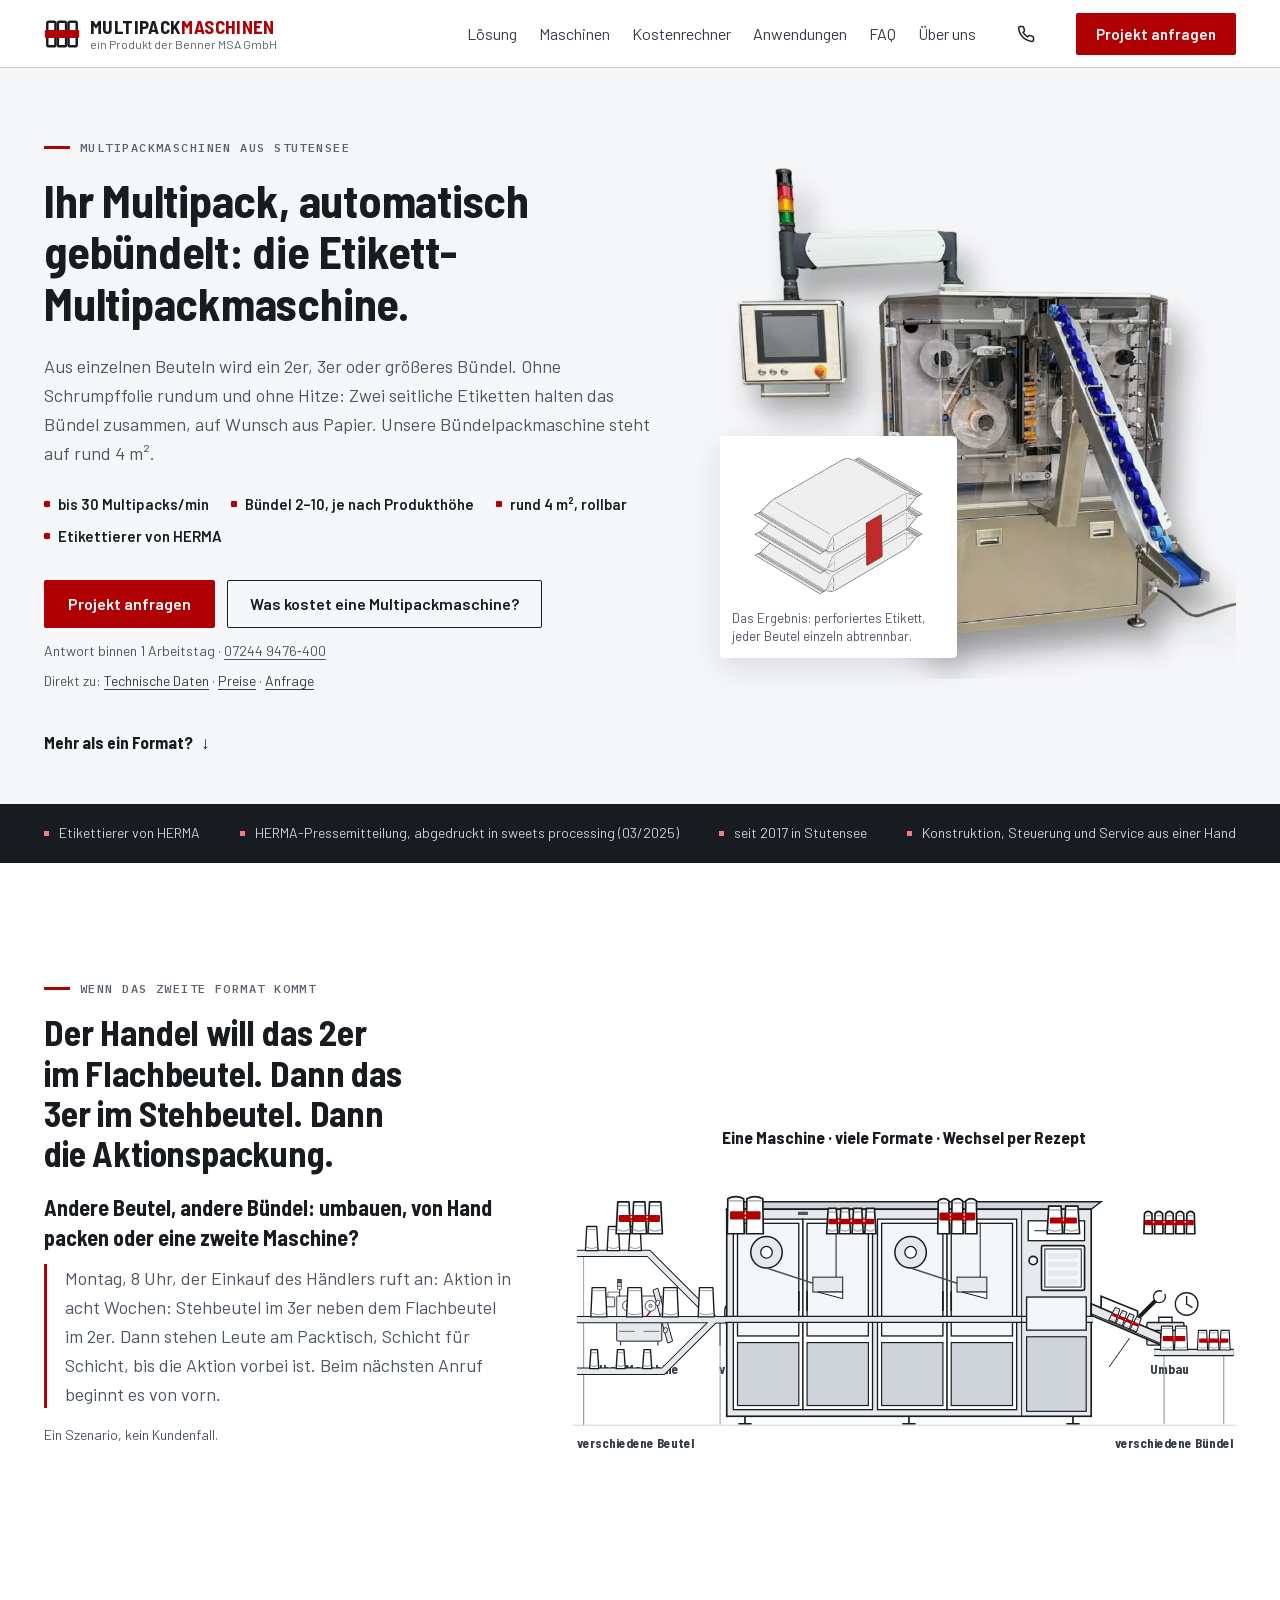
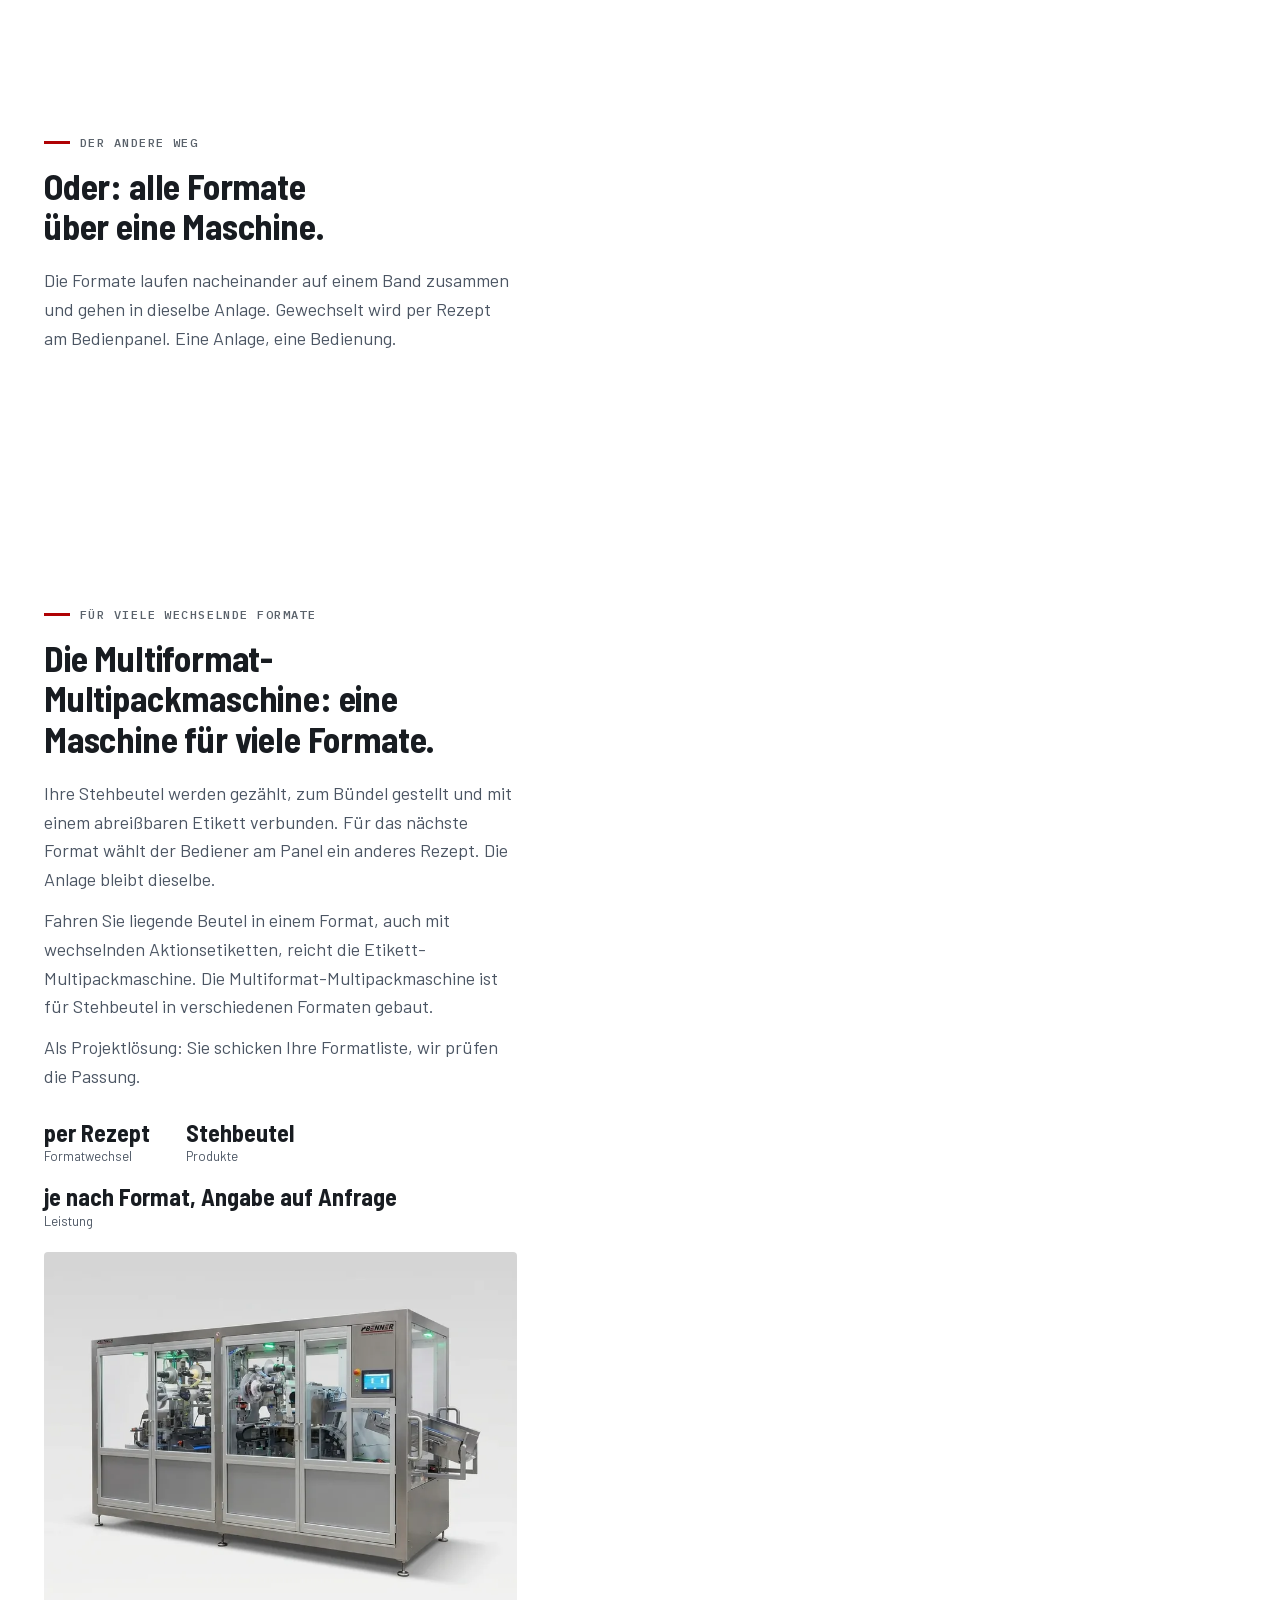
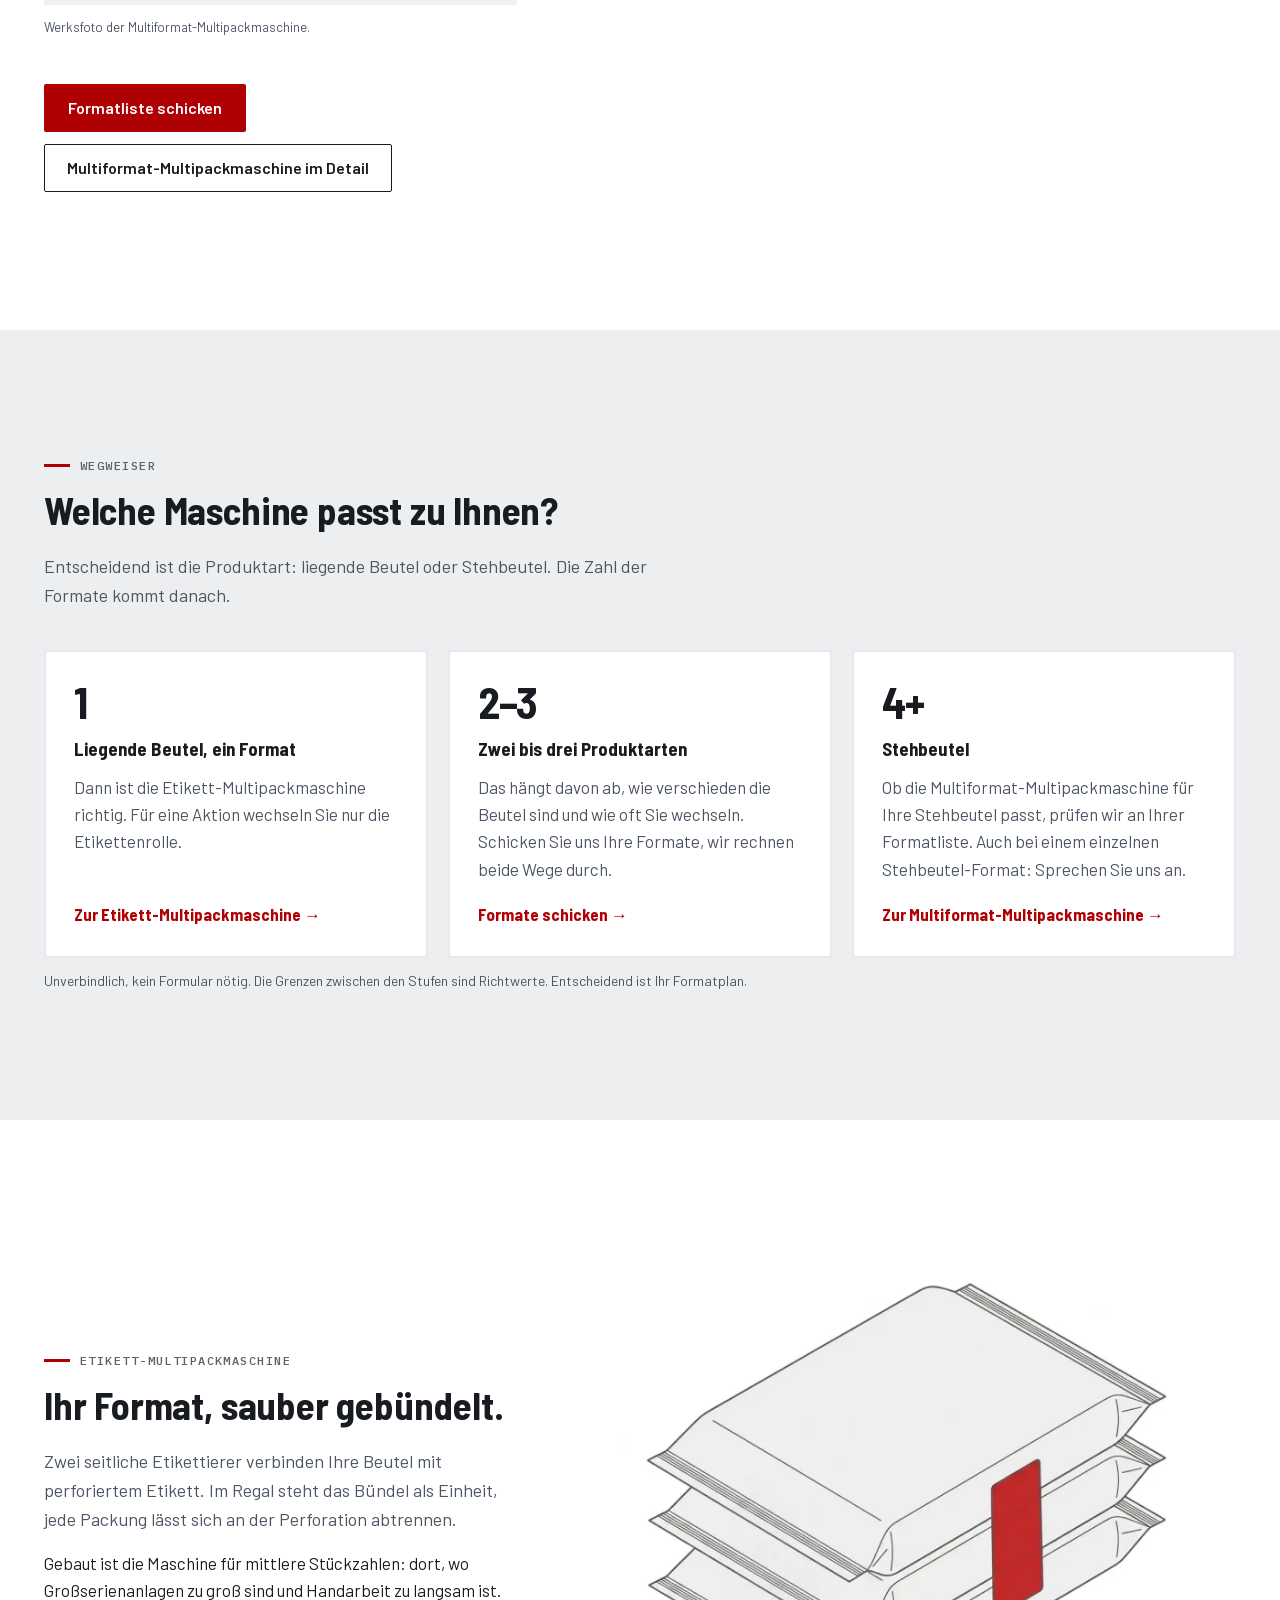
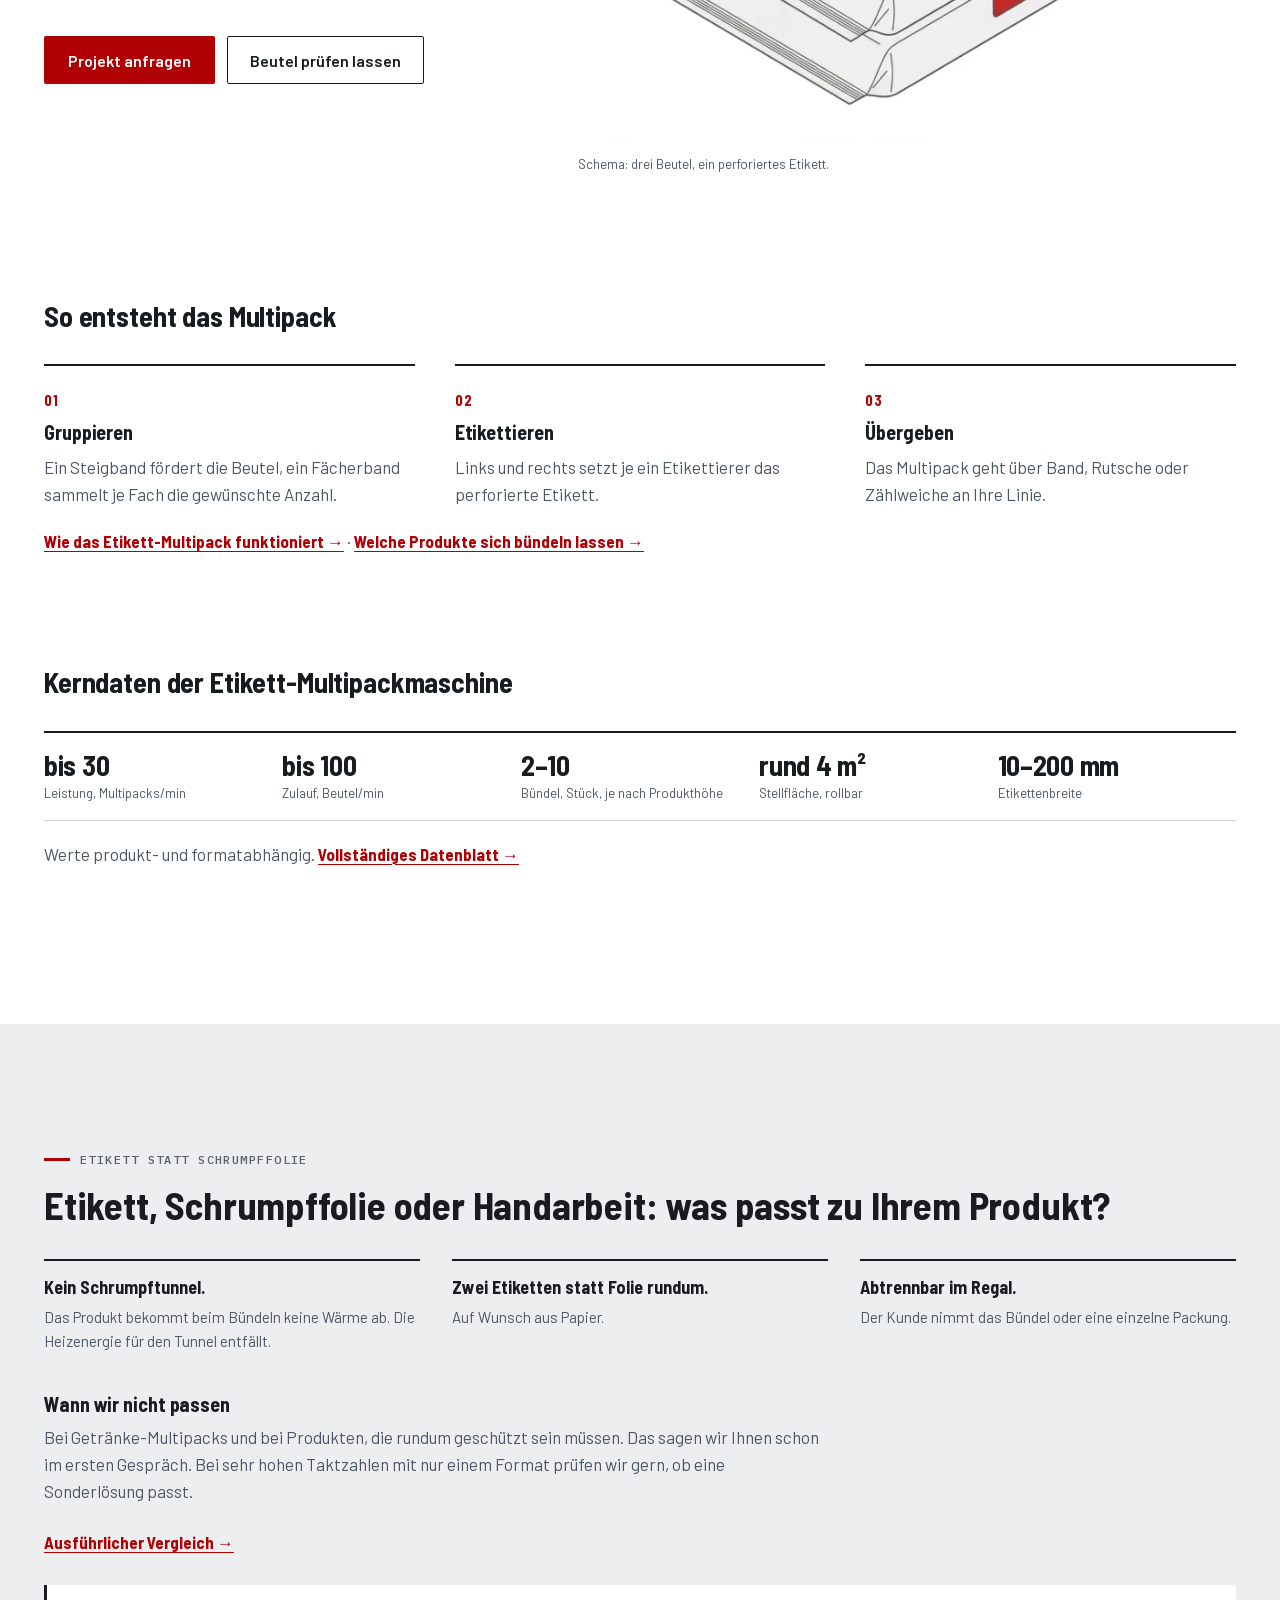
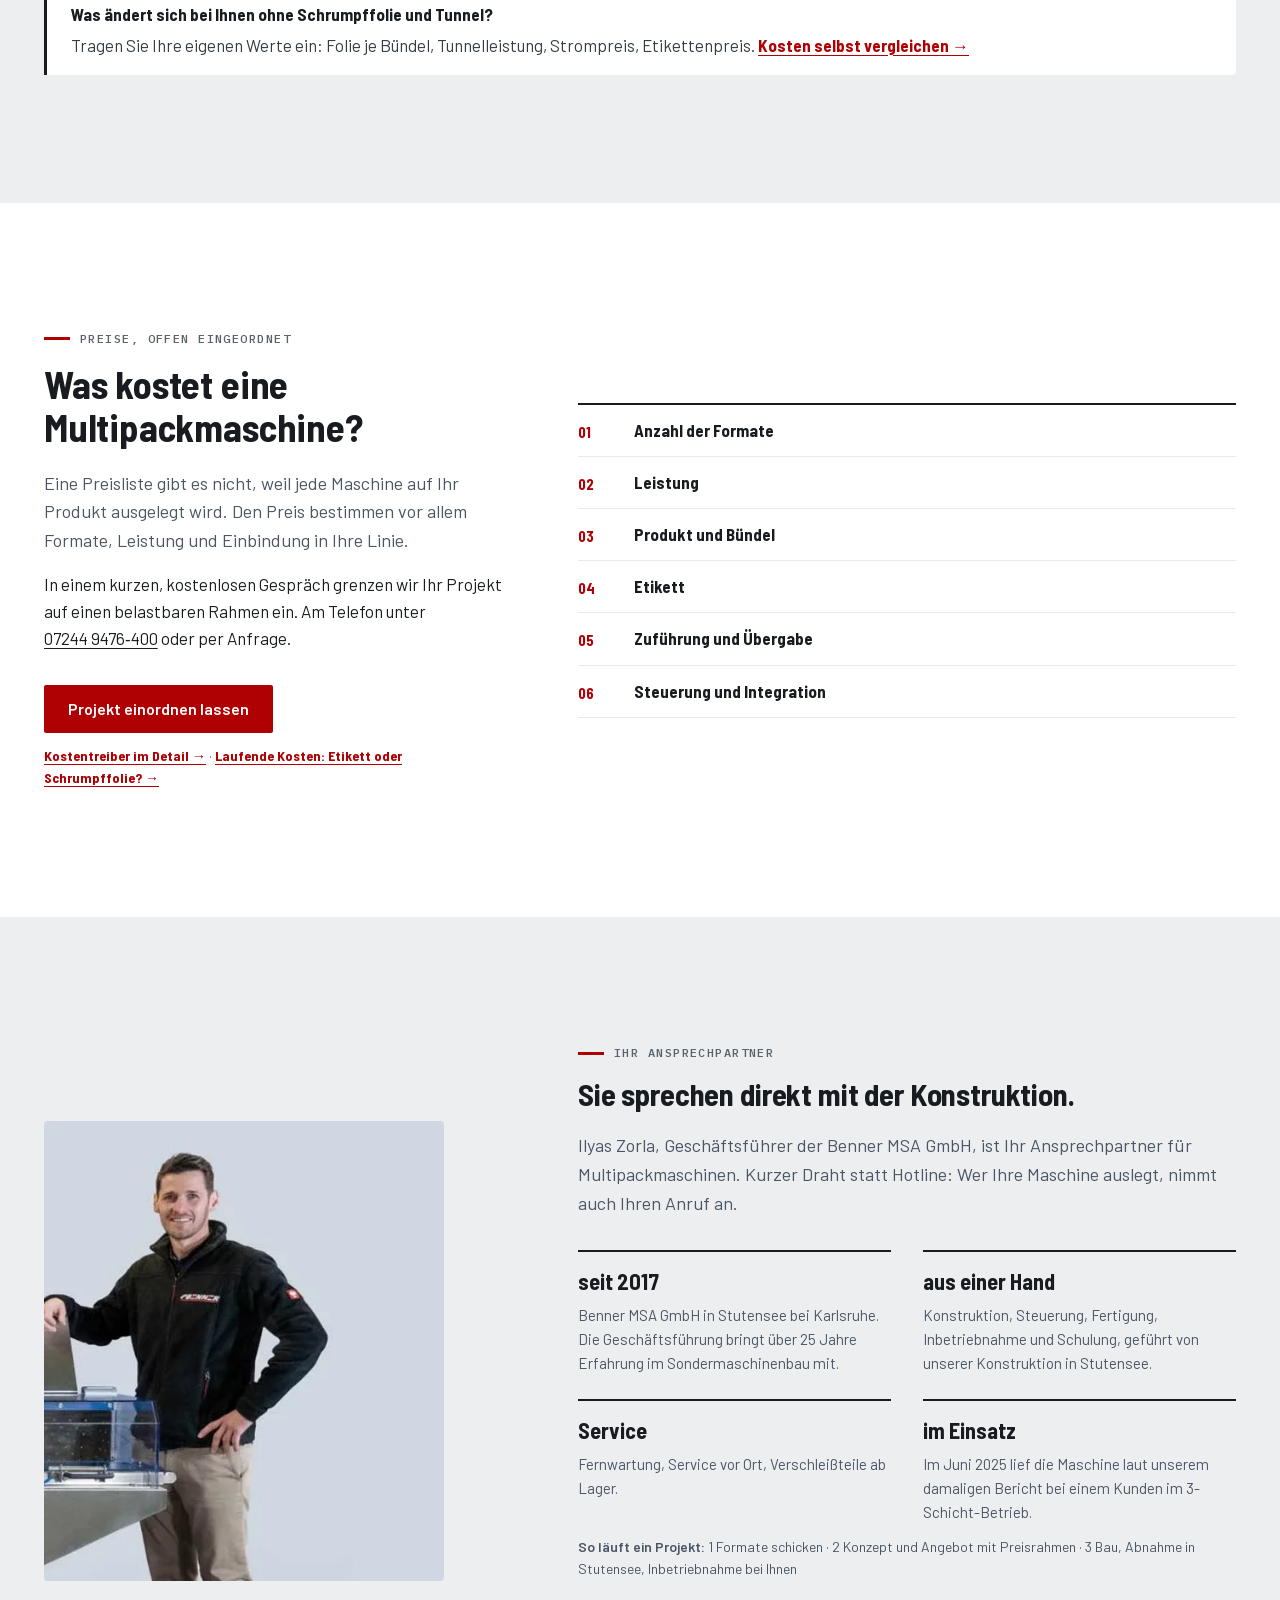
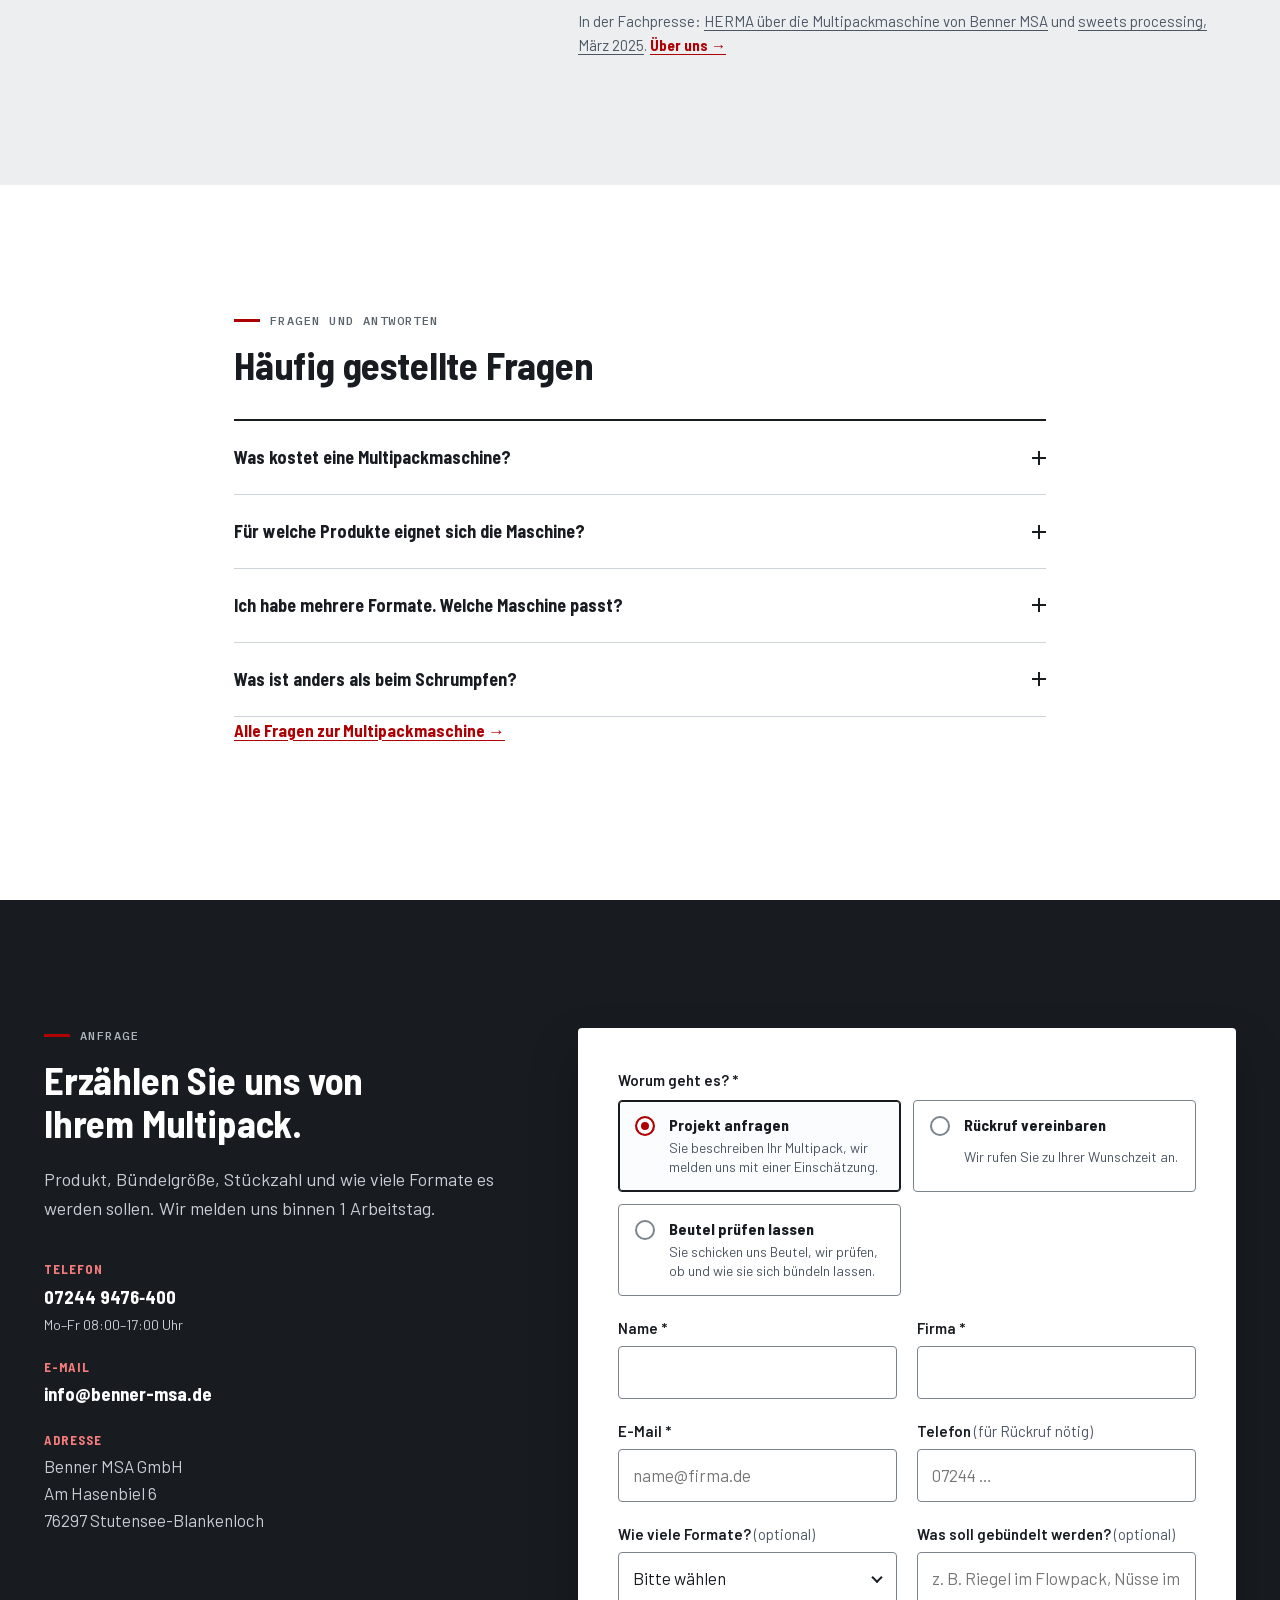
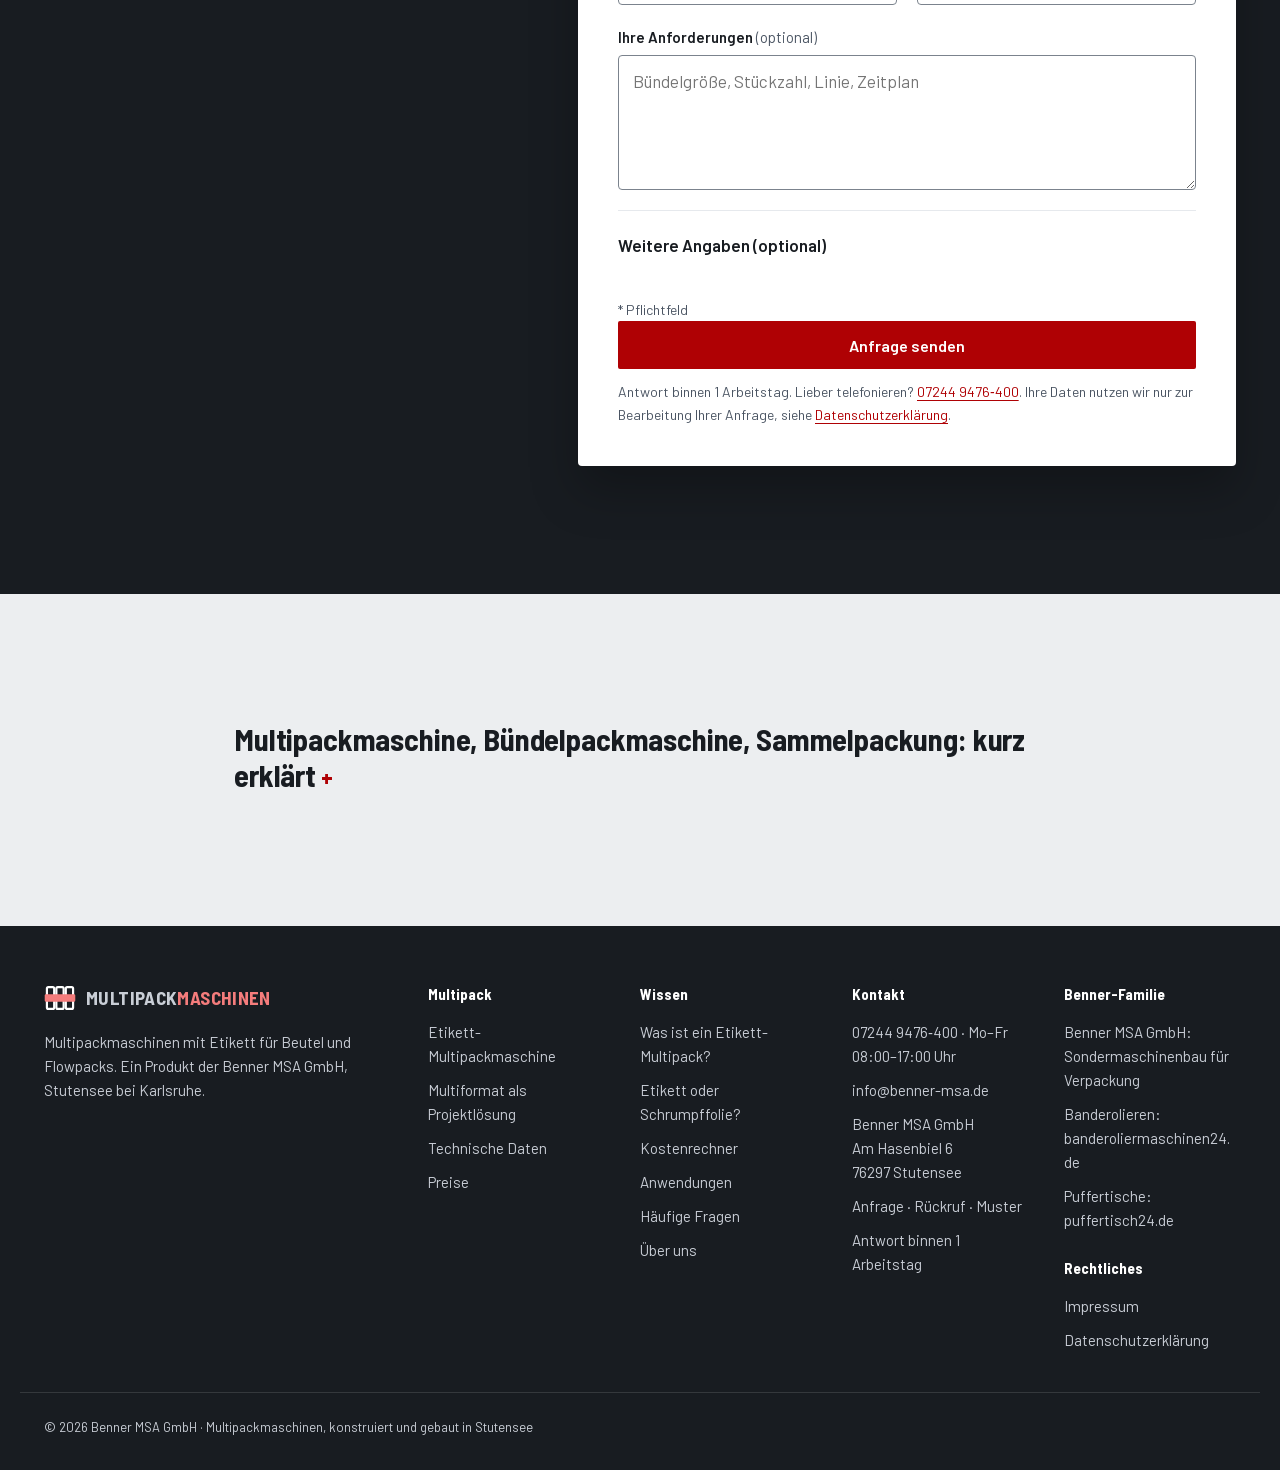
==== commit b81993ab: "Besuchsmessung Umami (selbst gehostet, ohne Cookies) + Datenschutz 6a auf Live-Seite (Go Alexander 1" ====
--- a/index.html
+++ b/index.html
@@ -4,24 +4,23 @@
 <meta charset="UTF-8">
 <meta name="viewport" content="width=device-width, initial-scale=1">
 <meta name="format-detection" content="telephone=no">
-<title>Multipack- &amp; Bündelpackmaschinen mit Etikett | Benner MSA</title>
-<meta name="description" content="Multipack mit Etikett statt Folie: Multipackmaschinen aus Stutensee für ein festes Format oder verschiedene Formate. Beutel bündeln ohne Schrumpftunnel.">
+<title>Multipack- &amp; Bündelpackmaschinen Made in Germany | Benner MSA</title>
+<meta name="description" content="Multipackmaschinen aus Stutensee: Beutel mit perforiertem Etikett bündeln, ohne Schrumpffolie rundum und ohne Hitze. Bis 30 Multipacks/min auf rund 4 m².">
 <link rel="canonical" href="https://multipackmaschinen.de/">
-<meta property="og:title" content="Multipack- &amp; Bündelpackmaschinen mit Etikett | Benner MSA">
-<meta property="og:description" content="Multipacks mit Etikett statt Folie. Zwei Multipackmaschinen aus Stutensee: für ein festes Format und für viele Formate, Formatwechsel in max. 30 Minuten.">
+<meta property="og:title" content="Multipack- &amp; Bündelpackmaschinen Made in Germany | Benner MSA">
+<meta property="og:description" content="Etikett-Multipackmaschine aus Stutensee: bis 30 Multipacks/min auf rund 4 m². Für viele wechselnde Formate: die Multiformat-Multipackmaschine.">
 <meta property="og:type" content="website">
 <meta property="og:url" content="https://multipackmaschinen.de/">
-<meta property="og:image" content="https://multipackmaschinen.de/assets/og/og-start.png">
-<meta property="og:image:type" content="image/png">
+<meta property="og:image" content="https://multipackmaschinen.de/assets/images/og-multipackmaschine.jpg">
 <meta property="og:image:width" content="1200">
 <meta property="og:image:height" content="630">
-<meta property="og:image:alt" content="Multipacks mit Etikett statt Folie: Multipackmaschinen von Benner MSA für ein festes Format oder für viele Formate">
+<meta property="og:image:alt" content="Etikett-Multipackmaschine von Benner MSA mit Steigband, Etikettierern und Bedienpanel">
 <meta property="og:locale" content="de_DE">
 <meta property="og:site_name" content="multipackmaschinen.de">
 <meta name="twitter:card" content="summary_large_image">
-<meta name="twitter:title" content="Multipack- &amp; Bündelpackmaschinen mit Etikett | Benner MSA">
-<meta name="twitter:description" content="Multipacks mit Etikett statt Folie. Zwei Multipackmaschinen aus Stutensee: für ein festes Format und für viele Formate, Formatwechsel in max. 30 Minuten.">
-<meta name="twitter:image" content="https://multipackmaschinen.de/assets/og/og-start.png">
+<meta name="twitter:title" content="Multipackmaschinen Made in Germany | Benner MSA">
+<meta name="twitter:description" content="Beutel mit perforiertem Etikett zum Multipack bündeln, ohne Schrumpffolie rundum. Konstruiert und gebaut in Stutensee.">
+<meta name="twitter:image" content="https://multipackmaschinen.de/assets/images/og-multipackmaschine.jpg">
 <script type="application/ld+json">
 {
   "@context": "https://schema.org",
@@ -64,15 +63,6 @@
       "name": "multipackmaschinen.de",
       "inLanguage": "de-DE",
       "publisher": { "@id": "https://multipackmaschinen.de/#organization" }
-    },
-    {
-      "@type": "ItemList",
-      "@id": "https://multipackmaschinen.de/#maschinen",
-      "name": "Multipackmaschinen mit Etikett",
-      "itemListElement": [
-        { "@type": "ListItem", "position": 1, "name": "Multipackmaschine für ein festes Format", "url": "https://multipackmaschinen.de/etikett-multipackmaschine" },
-        { "@type": "ListItem", "position": 2, "name": "Multiformat-Multipackmaschine", "url": "https://multipackmaschinen.de/multiformat-multipackmaschine" }
-      ]
     }
   ]
 }
@@ -80,48 +70,49 @@
 <link rel="icon" type="image/x-icon" href="assets/favicon.ico">
 <link rel="icon" type="image/svg+xml" href="assets/favicon.svg">
 <link rel="apple-touch-icon" href="assets/apple-touch-icon.png">
-<link rel="preload" href="assets/fonts/barlow-semi-condensed-700-latin.woff2" as="font" type="font/woff2" crossorigin>
-<link rel="preload" href="assets/fonts/barlow-400-latin.woff2" as="font" type="font/woff2" crossorigin>
-<link rel="stylesheet" href="assets/style.css?v=20261113">
-<script>document.documentElement.classList.add('js')</script>
+<link rel="preload" href="assets/fonts/pjs-latin.woff2" as="font" type="font/woff2" crossorigin>
+<link rel="preload" href="assets/fonts/dm-sans-latin.woff2" as="font" type="font/woff2" crossorigin>
+<link rel="preload" as="image" href="assets/images/etikett-multipackmaschine.webp" fetchpriority="high" media="(min-width: 900px)">
+<link rel="stylesheet" href="assets/style.css?v=20261109">
+<script>/* Bühne mit Bewegung nur bei JS, ohne reduzierte Bewegung und ausreichend Höhe; sonst Standbilder je Szene */
+try{if(!matchMedia('(prefers-reduced-motion: reduce)').matches&&innerHeight>=620)document.documentElement.classList.add('anim')}catch(e){}</script>
 <script defer src="https://stats.multipackmaschinen.de/script.js" data-website-id="f6ae71aa-5e69-43bb-a00f-7aee170f3cc0" data-domains="multipackmaschinen.de,www.multipackmaschinen.de"></script>
 </head>
-<body class="startseite">
+<body>
+<!--SVG:defs-->
+<svg class="sprite" width="0" height="0" aria-hidden="true" focusable="false"><defs><g id="fmt0"><path class="bag" d="M-21.8 0L-20.3 -30H-9.7L-8.2 0Z"/><path class="seam" d="M-19.9 -26.5H-10.1"/><path class="seam" d="M-21.1 -4.5Q-15 -.5 -8.9 -4.5"/><path class="bag" d="M-6.8 0L-5.3 -30H5.3L6.8 0Z"/><path class="seam" d="M-4.9 -26.5H4.9"/><path class="seam" d="M-6.1 -4.5Q0 -.5 6.1 -4.5"/><path class="bag" d="M8.2 0L9.7 -30H20.3L21.8 0Z"/><path class="seam" d="M10.1 -26.5H19.9"/><path class="seam" d="M8.9 -4.5Q15 -.5 21.1 -4.5"/><rect class="lbl" x="-19.5" y="-17.7" width="39" height="6.6" rx="1"/><path class="perf" d="M-7.5 -16.7V-12.1"/><path class="perf" d="M7.5 -16.7V-12.1"/></g><g id="fmt1"><path class="bag" d="M-17 0L-16.5 -33Q-9 -37 -1.5 -33L-1 0Z"/><path class="seam" d="M-15 -31H-3"/><path class="bag" d="M1 0L1.5 -33Q9 -37 16.5 -33L17 0Z"/><path class="seam" d="M3 -31H15"/><rect class="lbl" x="-14.4" y="-21.24" width="28.8" height="7.92" rx="1"/><path class="perf" d="M0 -20.24V-14.32"/></g><g id="fmt2"><path class="bag" d="M-23.3 0L-21.8 -24H-14.2L-12.7 0Z"/><path class="seam" d="M-21.4 -20.5H-14.6"/><path class="seam" d="M-22.6 -4.5Q-18 -.5 -13.4 -4.5"/><path class="bag" d="M-11.3 0L-9.8 -24H-2.2L-0.7 0Z"/><path class="seam" d="M-9.4 -20.5H-2.6"/><path class="seam" d="M-10.6 -4.5Q-6 -.5 -1.4 -4.5"/><path class="bag" d="M0.7 0L2.2 -24H9.8L11.3 0Z"/><path class="seam" d="M2.6 -20.5H9.4"/><path class="seam" d="M1.4 -4.5Q6 -.5 10.6 -4.5"/><path class="bag" d="M12.7 0L14.2 -24H21.8L23.3 0Z"/><path class="seam" d="M14.6 -20.5H21.4"/><path class="seam" d="M13.4 -4.5Q18 -.5 22.6 -4.5"/><rect class="lbl" x="-21.6" y="-14.16" width="43.2" height="5.28" rx="1"/><path class="perf" d="M-12 -13.16V-9.88"/><path class="perf" d="M0 -13.16V-9.88"/><path class="perf" d="M12 -13.16V-9.88"/></g><g id="fmt3"><path class="bag" d="M-18.5 0L-18 -31Q-13 -35 -8 -31L-7.5 0Z"/><path class="seam" d="M-16.5 -29H-9.5"/><path class="bag" d="M-5.5 0L-5 -31Q0 -35 5 -31L5.5 0Z"/><path class="seam" d="M-3.5 -29H3.5"/><path class="bag" d="M7.5 0L8 -31Q13 -35 18 -31L18.5 0Z"/><path class="seam" d="M9.5 -29H16.5"/><rect class="lbl" x="-16.9" y="-20.06" width="33.8" height="7.48" rx="1"/><path class="perf" d="M-6.5 -19.06V-13.58"/><path class="perf" d="M6.5 -19.06V-13.58"/></g><g id="fmt4"><path class="bag" d="M-15.3 0L-13.8 -26H-2.2L-0.7 0Z"/><path class="seam" d="M-13.4 -22.5H-2.6"/><path class="seam" d="M-14.6 -4.5Q-8 -.5 -1.4 -4.5"/><path class="bag" d="M0.7 0L2.2 -26H13.8L15.3 0Z"/><path class="seam" d="M2.6 -22.5H13.4"/><path class="seam" d="M1.4 -4.5Q8 -.5 14.6 -4.5"/><rect class="lbl" x="-12.8" y="-15.34" width="25.6" height="5.72" rx="1"/><path class="perf" d="M0 -14.34V-10.62"/></g><g id="fmt5"><path class="bag" d="M-24 0L-23.5 -19Q-20 -23 -16.5 -19L-16 0Z"/><path class="seam" d="M-22 -17H-18"/><path class="bag" d="M-14 0L-13.5 -19Q-10 -23 -6.5 -19L-6 0Z"/><path class="seam" d="M-12 -17H-8"/><path class="bag" d="M-4 0L-3.5 -19Q0 -23 3.5 -19L4 0Z"/><path class="seam" d="M-2 -17H2"/><path class="bag" d="M6 0L6.5 -19Q10 -23 13.5 -19L14 0Z"/><path class="seam" d="M8 -17H12"/><path class="bag" d="M16 0L16.5 -19Q20 -23 23.5 -19L24 0Z"/><path class="seam" d="M18 -17H22"/><rect class="lbl" x="-23" y="-13.06" width="46" height="5" rx="1"/><path class="perf" d="M-15 -12.06V-9.06"/><path class="perf" d="M-5 -12.06V-9.06"/><path class="perf" d="M5 -12.06V-9.06"/><path class="perf" d="M15 -12.06V-9.06"/></g><g id="fmt6"><path class="bag" d="M-23.3 0L-21.8 -22H-10.2L-8.7 0Z"/><path class="seam" d="M-21.4 -18.5H-10.6"/><path class="seam" d="M-22.6 -4.5Q-16 -.5 -9.4 -4.5"/><path class="bag" d="M-7.3 0L-5.8 -22H5.8L7.3 0Z"/><path class="seam" d="M-5.4 -18.5H5.4"/><path class="seam" d="M-6.6 -4.5Q0 -.5 6.6 -4.5"/><path class="bag" d="M8.7 0L10.2 -22H21.8L23.3 0Z"/><path class="seam" d="M10.6 -18.5H21.4"/><path class="seam" d="M9.4 -4.5Q16 -.5 22.6 -4.5"/><rect class="lbl" x="-20.8" y="-13.06" width="41.6" height="5" rx="1"/><path class="perf" d="M-8 -12.06V-9.06"/><path class="perf" d="M8 -12.06V-9.06"/></g><g id="fmt7"><path class="bag" d="M-25 0L-24.5 -27Q-19.5 -31 -14.5 -27L-14 0Z"/><path class="seam" d="M-23 -25H-16"/><path class="bag" d="M-12 0L-11.5 -27Q-6.5 -31 -1.5 -27L-1 0Z"/><path class="seam" d="M-10 -25H-3"/><path class="bag" d="M1 0L1.5 -27Q6.5 -31 11.5 -27L12 0Z"/><path class="seam" d="M3 -25H10"/><path class="bag" d="M14 0L14.5 -27Q19.5 -31 24.5 -27L25 0Z"/><path class="seam" d="M16 -25H23"/><rect class="lbl" x="-23.4" y="-17.7" width="46.8" height="6.6" rx="1"/><path class="perf" d="M-13 -16.7V-12.1"/><path class="perf" d="M0 -16.7V-12.1"/><path class="perf" d="M13 -16.7V-12.1"/></g><g id="fmt8"><path class="bag" d="M-19.3 0L-17.8 -30H-2.2L-0.7 0Z"/><path class="seam" d="M-17.4 -26.5H-2.6"/><path class="seam" d="M-18.6 -4.5Q-10 -.5 -1.4 -4.5"/><path class="bag" d="M0.7 0L2.2 -30H17.8L19.3 0Z"/><path class="seam" d="M2.6 -26.5H17.4"/><path class="seam" d="M1.4 -4.5Q10 -.5 18.6 -4.5"/><rect class="lbl" x="-16" y="-17.7" width="32" height="6.6" rx="1"/><path class="perf" d="M0 -16.7V-12.1"/></g><g id="fmt9"><path class="bag" d="M-26 0L-25.5 -17Q-22.5 -21 -19.5 -17L-19 0Z"/><path class="seam" d="M-24 -15H-21"/><path class="bag" d="M-17 0L-16.5 -17Q-13.5 -21 -10.5 -17L-10 0Z"/><path class="seam" d="M-15 -15H-12"/><path class="bag" d="M-8 0L-7.5 -17Q-4.5 -21 -1.5 -17L-1 0Z"/><path class="seam" d="M-6 -15H-3"/><path class="bag" d="M1 0L1.5 -17Q4.5 -21 7.5 -17L8 0Z"/><path class="seam" d="M3 -15H6"/><path class="bag" d="M10 0L10.5 -17Q13.5 -21 16.5 -17L17 0Z"/><path class="seam" d="M12 -15H15"/><path class="bag" d="M19 0L19.5 -17Q22.5 -21 25.5 -17L26 0Z"/><path class="seam" d="M21 -15H24"/><rect class="lbl" x="-25.2" y="-12.1" width="50.4" height="5" rx="1"/><path class="perf" d="M-18 -11.1V-8.1"/><path class="perf" d="M-9 -11.1V-8.1"/><path class="perf" d="M0 -11.1V-8.1"/><path class="perf" d="M9 -11.1V-8.1"/><path class="perf" d="M18 -11.1V-8.1"/></g><g id="sb0"><path class="bag" d="M-9.3 0L-7.8 -34H7.8L9.3 0Z"/><path class="seam" d="M-7.4 -30.5H7.4"/><path class="seam" d="M-8.6 -4.5Q0 -.5 8.6 -4.5"/></g><g id="mb0"><path class="bag" d="M-19.3 0L-17.8 -34H-2.2L-0.7 0Z"/><path class="seam" d="M-17.4 -30.5H-2.6"/><path class="seam" d="M-18.6 -4.5Q-10 -.5 -1.4 -4.5"/><path class="bag" d="M0.7 0L2.2 -34H17.8L19.3 0Z"/><path class="seam" d="M2.6 -30.5H17.4"/><path class="seam" d="M1.4 -4.5Q10 -.5 18.6 -4.5"/><rect class="lbl" x="-16" y="-20.06" width="32" height="7.48" rx="1"/><path class="perf" d="M0 -19.06V-13.58"/></g><g id="sb1"><path class="bag" d="M-7.3 0L-5.8 -28H5.8L7.3 0Z"/><path class="seam" d="M-5.4 -24.5H5.4"/><path class="seam" d="M-6.6 -4.5Q0 -.5 6.6 -4.5"/></g><g id="mb1"><path class="bag" d="M-23.3 0L-21.8 -28H-10.2L-8.7 0Z"/><path class="seam" d="M-21.4 -24.5H-10.6"/><path class="seam" d="M-22.6 -4.5Q-16 -.5 -9.4 -4.5"/><path class="bag" d="M-7.3 0L-5.8 -28H5.8L7.3 0Z"/><path class="seam" d="M-5.4 -24.5H5.4"/><path class="seam" d="M-6.6 -4.5Q0 -.5 6.6 -4.5"/><path class="bag" d="M8.7 0L10.2 -28H21.8L23.3 0Z"/><path class="seam" d="M10.6 -24.5H21.4"/><path class="seam" d="M9.4 -4.5Q16 -.5 22.6 -4.5"/><rect class="lbl" x="-20.8" y="-16.52" width="41.6" height="6.16" rx="1"/><path class="perf" d="M-8 -15.52V-11.36"/><path class="perf" d="M8 -15.52V-11.36"/></g><g id="sb2"><path class="bag" d="M-5.3 0L-3.8 -22H3.8L5.3 0Z"/><path class="seam" d="M-3.4 -18.5H3.4"/><path class="seam" d="M-4.6 -4.5Q0 -.5 4.6 -4.5"/></g><g id="mb2"><path class="bag" d="M-23.3 0L-21.8 -22H-14.2L-12.7 0Z"/><path class="seam" d="M-21.4 -18.5H-14.6"/><path class="seam" d="M-22.6 -4.5Q-18 -.5 -13.4 -4.5"/><path class="bag" d="M-11.3 0L-9.8 -22H-2.2L-0.7 0Z"/><path class="seam" d="M-9.4 -18.5H-2.6"/><path class="seam" d="M-10.6 -4.5Q-6 -.5 -1.4 -4.5"/><path class="bag" d="M0.7 0L2.2 -22H9.8L11.3 0Z"/><path class="seam" d="M2.6 -18.5H9.4"/><path class="seam" d="M1.4 -4.5Q6 -.5 10.6 -4.5"/><path class="bag" d="M12.7 0L14.2 -22H21.8L23.3 0Z"/><path class="seam" d="M14.6 -18.5H21.4"/><path class="seam" d="M13.4 -4.5Q18 -.5 22.6 -4.5"/><rect class="lbl" x="-21.6" y="-13.06" width="43.2" height="5" rx="1"/><path class="perf" d="M-12 -12.06V-9.06"/><path class="perf" d="M0 -12.06V-9.06"/><path class="perf" d="M12 -12.06V-9.06"/></g><g id="sb3"><path class="bag" d="M-6.3 0L-4.8 -30H4.8L6.3 0Z"/><path class="seam" d="M-4.4 -26.5H4.4"/><path class="seam" d="M-5.6 -4.5Q0 -.5 5.6 -4.5"/></g><g id="mb3"><path class="bag" d="M-20.3 0L-18.8 -30H-9.2L-7.7 0Z"/><path class="seam" d="M-18.4 -26.5H-9.6"/><path class="seam" d="M-19.6 -4.5Q-14 -.5 -8.4 -4.5"/><path class="bag" d="M-6.3 0L-4.8 -30H4.8L6.3 0Z"/><path class="seam" d="M-4.4 -26.5H4.4"/><path class="seam" d="M-5.6 -4.5Q0 -.5 5.6 -4.5"/><path class="bag" d="M7.7 0L9.2 -30H18.8L20.3 0Z"/><path class="seam" d="M9.6 -26.5H18.4"/><path class="seam" d="M8.4 -4.5Q14 -.5 19.6 -4.5"/><rect class="lbl" x="-18.2" y="-17.7" width="36.4" height="6.6" rx="1"/><path class="perf" d="M-7 -16.7V-12.1"/><path class="perf" d="M7 -16.7V-12.1"/></g><g id="em"><path class="m-line" d="M-38 0V-8M38 0V-8"/><rect class="m-steel" x="-46" y="-48" width="92" height="40" rx="2"/><path class="m-line thin" d="M-40 -28H-10M10 -28H40"/><rect class="m-glass" x="-46" y="-100" width="92" height="52" rx="2"/><path class="m-line thin" d="M0 -100V-48"/><circle class="m-roll" cx="-23" cy="-80" r="11"/><circle class="m-core" cx="-23" cy="-80" r="3.5"/><circle class="m-roll" cx="23" cy="-80" r="11"/><circle class="m-core" cx="23" cy="-80" r="3.5"/><path class="lbl-band" d="M-23 -69L-12 -55M23 -69L12 -55"/><path class="m-line" d="M-46 -52H-90"/><circle class="m-roll" cx="-84" cy="-49" r="2.5"/><circle class="m-roll" cx="-56" cy="-49" r="2.5"/><path class="m-steel" d="M58 -4L28 -112L38 -116L68 -8Z"/><rect class="bag" x="49" y="-34" width="10" height="7" rx="1.5" transform="rotate(-74 54 -30)"/><rect class="bag" x="41" y="-62" width="10" height="7" rx="1.5" transform="rotate(-74 46 -58)"/><rect class="bag" x="33" y="-90" width="10" height="7" rx="1.5" transform="rotate(-74 38 -86)"/><path class="m-line" d="M-40 -100V-114"/><rect class="sig1" x="-44" y="-134" width="8" height="7"/><rect class="sig2" x="-44" y="-127" width="8" height="7"/><rect class="sig3" x="-44" y="-120" width="8" height="6"/><path class="m-line thin" d="M-40 -108H-64V-98"/><rect class="m-glass" x="-80" y="-98" width="30" height="20" rx="1.5"/></g><g id="pt"><path class="m-line" d="M-44 -38H44M-38 -38V0M38 -38V0"/><circle class="m-body" cx="-17" cy="-78" r="8"/><path class="m-body" d="M-31 -40V-52Q-31 -64 -17 -64Q-3 -64 -3 -52V-40Z"/><circle class="m-body" cx="17" cy="-78" r="8"/><path class="m-body" d="M3 -40V-52Q3 -64 17 -64Q31 -64 31 -52V-40Z"/></g><g id="ub"><rect class="m-steel" x="-34" y="-34" width="56" height="34" rx="2"/><path class="m-line" d="M-34 -22H22M-16 -34V-42H4V-34"/><circle class="m-body" cx="26" cy="-62" r="17"/><path class="m-line" d="M26 -62V-73M26 -62L34 -57"/><path class="wrench" d="M-44 -44L-20 -68"/><circle class="m-body" cx="-15" cy="-73" r="9"/><path class="notch" d="M-15 -73L-7 -81"/></g><g id="nm"><g transform="scale(.82)"><path class="gh" d="M-38 0V-8M38 0V-8"/><rect class="gh" x="-46" y="-48" width="92" height="40" rx="2"/><path class="gh thin" d="M-40 -28H-10M10 -28H40"/><rect class="gh" x="-46" y="-100" width="92" height="52" rx="2"/><path class="gh thin" d="M0 -100V-48"/><circle class="gh" cx="-23" cy="-80" r="11"/><circle class="gh" cx="-23" cy="-80" r="3.5"/><circle class="gh" cx="23" cy="-80" r="11"/><circle class="gh" cx="23" cy="-80" r="3.5"/><path class="gh" d="M-46 -52H-90"/><circle class="gh" cx="-84" cy="-49" r="2.5"/><circle class="gh" cx="-56" cy="-49" r="2.5"/><path class="gh" d="M58 -4L28 -112L38 -116L68 -8Z"/><path class="gh" d="M-40 -100V-114"/><rect class="gh" x="-44" y="-134" width="8" height="7"/><rect class="gh" x="-44" y="-127" width="8" height="7"/><rect class="gh" x="-44" y="-120" width="8" height="6"/><path class="gh thin" d="M-40 -108H-64V-98"/><rect class="gh" x="-80" y="-98" width="30" height="20" rx="1.5"/></g><text class="q" x="0" y="-122" text-anchor="middle">?</text></g></defs></svg>
+<!--/SVG:defs-->
 <a class="skip" href="#inhalt">Zum Inhalt springen</a>
 <!--P:header-->
 <header class="hdr" id="siteHeader">
   <div class="container hdr-in">
     <a href="/" class="brand">
       <svg class="brand-mark" width="36" height="36" viewBox="0 0 44 44" fill="none" aria-hidden="true"><rect x="4" y="7" width="10" height="30" rx="2" stroke="#181C21" stroke-width="3"/><rect x="17" y="7" width="10" height="30" rx="2" stroke="#181C21" stroke-width="3"/><rect x="30" y="7" width="10" height="30" rx="2" stroke="#181C21" stroke-width="3"/><rect x="1" y="17" width="42" height="10" rx="1.5" fill="#AF0104"/></svg>
-      <span class="brand-text"><span class="brand-name">MULTIPACK<span class="brand-red">MASCHINEN</span></span> <span class="brand-claim">von Benner MSA, Stutensee</span><span class="sr"> – Startseite</span></span>
+      <span class="brand-text"><span class="brand-name">MULTIPACK<span class="brand-red">MASCHINEN</span></span> <span class="brand-claim">ein Produkt der Benner MSA GmbH</span><span class="sr"> – Startseite</span></span>
     </a>
     <nav class="nav" aria-label="Hauptnavigation">
       <ul class="nav-links">
-        <li><a href="/etikett-multipackmaschine">Festes Format</a></li>
-        <li><a href="/multiformat-multipackmaschine">Multiformat</a></li>
-        <li><a href="/maschinen">Vergleich</a></li>
         <li><a href="/loesung">Lösung</a></li>
+        <li><a href="/maschinen">Maschinen</a></li>
+        <li><a href="/kostenrechner">Kostenrechner</a></li>
         <li><a href="/anwendungen">Anwendungen</a></li>
-        <li><a href="/kostenrechner">Wirtschaftlichkeit</a></li>
+        <li><a href="/faq">FAQ</a></li>
         <li><a href="/ueber-uns">Über uns</a></li>
       </ul>
-      <a class="tel" href="tel:+4972449476400" aria-label="Anrufen: 07244 9476-400" data-umami-event="tel-klick"><svg width="18" height="18" viewBox="0 0 24 24" fill="none" stroke="currentColor" stroke-width="2" stroke-linecap="round" stroke-linejoin="round" aria-hidden="true"><path d="M22 16.92v3a2 2 0 0 1-2.18 2 19.79 19.79 0 0 1-8.63-3.07 19.5 19.5 0 0 1-6-6 19.79 19.79 0 0 1-3.07-8.67A2 2 0 0 1 4.11 2h3a2 2 0 0 1 2 1.72c.13.96.36 1.9.7 2.81a2 2 0 0 1-.45 2.11L8.09 9.91a16 16 0 0 0 6 6l1.27-1.27a2 2 0 0 1 2.11-.45c.91.34 1.85.57 2.81.7A2 2 0 0 1 22 16.92z"/></svg><span class="tel-n">07244 9476-400</span></a>
-      <a class="btn btn-primary btn-sm" href="/kontakt?art=anfrage&amp;quelle=start#anfrage" data-umami-event="projekt-anfragen"><span class="lg-only">Projekt anfragen</span><span class="sm-only">Anfragen</span></a>
+      <a class="tel" href="tel:+4972449476400" aria-label="Anrufen: 07244 9476-400"><svg width="18" height="18" viewBox="0 0 24 24" fill="none" stroke="currentColor" stroke-width="2" stroke-linecap="round" stroke-linejoin="round" aria-hidden="true"><path d="M22 16.92v3a2 2 0 0 1-2.18 2 19.79 19.79 0 0 1-8.63-3.07 19.5 19.5 0 0 1-6-6 19.79 19.79 0 0 1-3.07-8.67A2 2 0 0 1 4.11 2h3a2 2 0 0 1 2 1.72c.13.96.36 1.9.7 2.81a2 2 0 0 1-.45 2.11L8.09 9.91a16 16 0 0 0 6 6l1.27-1.27a2 2 0 0 1 2.11-.45c.91.34 1.85.57 2.81.7A2 2 0 0 1 22 16.92z"/></svg><span class="tel-n">07244 9476-400</span></a>
+      <a class="btn btn-primary btn-sm" href="#kontakt"><span class="lg-only">Projekt anfragen</span><span class="sm-only">Anfragen</span></a>
       <details class="mnav">
         <summary><span class="sr">Menü</span><span class="burger" aria-hidden="true"><i></i><i></i><i></i></span></summary>
         <ul>
-          <li><a href="/etikett-multipackmaschine">Festes Format</a></li>
-          <li><a href="/multiformat-multipackmaschine">Multiformat</a></li>
-          <li><a href="/maschinen">Vergleich</a></li>
           <li><a href="/loesung">Lösung</a></li>
+          <li><a href="/maschinen">Maschinen</a></li>
+          <li><a href="/kostenrechner">Kostenrechner</a></li>
           <li><a href="/anwendungen">Anwendungen</a></li>
-          <li><a href="/kostenrechner">Wirtschaftlichkeit</a></li>
+          <li><a href="/faq">FAQ</a></li>
           <li><a href="/ueber-uns">Über uns</a></li>
-          <li><a href="/faq">Häufige Fragen</a></li>
           <li class="mnav-sep"><a href="/kontakt">Kontakt &amp; Anfrage</a></li>
-          <li><a href="/kontakt?art=muster&amp;quelle=menue#anfrage" data-umami-event="beutel-pruefen">Beutel prüfen lassen</a></li>
-          <li><a href="https://meet.brevo.com/benner-msa/beratungstermin" rel="noopener" data-umami-event="termin-buchen">Beratungstermin buchen</a></li>
-          <li><a href="tel:+4972449476400" data-umami-event="tel-klick">Anrufen: 07244&nbsp;9476&#8209;400 · Mo–Fr 08:00–17:00 Uhr</a></li>
+          <li><a href="tel:+4972449476400">Lieber anrufen? 07244&nbsp;9476&#8209;400 · Mo–Fr 08:00–17:00 Uhr</a></li>
+          <li><a href="/kontakt?art=muster">Beutel prüfen lassen</a></li>
         </ul>
       </details>
     </nav>
@@ -131,187 +122,411 @@
 
 <main id="inhalt" tabindex="-1">
 
-<section class="buehne dunkel" id="start" aria-labelledby="h-start">
-  <span id="story"></span>
-  <div class="medium">
-    <div class="platz" role="img" aria-label="Medienplatz S-KOPF: fertige Etikett-Multipacks" data-medium="S-KOPF">
-      <div class="p-in">
-        <span class="p-id">S-KOPF · S-KOPF-MOBIL · S-SCHLEIFE</span>
-        <span class="p-meta">21:9 · min. 2400 × 1030 px · Handy 4:5 · Schleife 6–10 s, stumm</span>
-        <span class="p-mot">Das Ergebnis: fertige Etikett-Multipacks (2er, 3er, 4er) auf Edelstahl im Streiflicht, eine Hand nimmt eines ab. Neutrale Beutel.</span>
+<section class="hero" id="start" aria-labelledby="h-start">
+  <div class="container hero-grid">
+    <div class="hero-text">
+      <h1 id="h-start"><span class="eyebrow">Multipackmaschinen aus Stutensee</span> Ihr Multipack, automatisch gebündelt: die Etikett-Multipackmaschine.</h1>
+      <p class="lead">Aus einzelnen Beuteln wird ein 2er, 3er oder größeres Bündel. Ohne Schrumpffolie rundum und ohne Hitze: Zwei seitliche Etiketten halten das Bündel zusammen, auf Wunsch aus Papier. Unsere Bündelpackmaschine steht auf rund 4&nbsp;m².</p>
+      <ul class="trust">
+        <li>bis 30 Multipacks/min</li>
+        <li>Bündel 2–10, je nach Produkthöhe</li>
+        <li>rund 4&nbsp;m², rollbar</li>
+        <li>Etikettierer von HERMA</li>
+      </ul>
+      <div class="cta-row">
+        <a class="btn btn-primary" href="#kontakt">Projekt anfragen</a>
+        <a class="btn btn-ghost" href="#preise">Was kostet eine Multipackmaschine?</a>
       </div>
-    </div>
-  </div>
-  <div class="b-txt">
-    <div class="container b-grid">
-      <h1 id="h-start"><span class="eyebrow">Multipackmaschinen und Bündelpackmaschinen aus Stutensee</span> Multipacks mit Etikett statt Folie.</h1>
+      <p class="micro">Antwort binnen 1 Arbeitstag · <a href="tel:+4972449476400">07244&nbsp;9476&#8209;400</a></p>
+      <p class="jump">Direkt zu: <a href="#technik">Technische Daten</a> · <a href="#preise">Preise</a> · <a href="#kontakt">Anfrage</a></p>
+    </div>
+    <div class="hero-visual">
+      <img src="assets/images/etikett-multipackmaschine.webp" width="800" height="813" fetchpriority="high" decoding="async" alt="Etikett-Multipackmaschine von Benner MSA mit Steigband, zwei seitlichen Etikettierern, Signalsäule und Bedienpanel">
+      <figure class="hero-bundle">
+        <img src="assets/images/multipack-3er-etikett-schema.webp" width="720" height="540" loading="lazy" decoding="async" alt="Schema eines 3er-Multipacks: drei Beutel, verbunden durch ein perforiertes Etikett">
+        <figcaption>Das Ergebnis: perforiertes Etikett, jeder Beutel einzeln abtrennbar.</figcaption>
+      </figure>
+    </div>
+  </div>
+  <div class="container">
+    <a class="scroll-hint" href="#frage">Mehr als ein Format? <span aria-hidden="true">↓</span></a>
+  </div>
+</section>
+
+<div class="band">
+  <ul class="container band-list">
+    <li>Etikettierer von HERMA</li>
+    <li>HERMA-Pressemitteilung, abgedruckt in sweets processing (03/2025)</li>
+    <li>seit 2017 in Stutensee</li>
+    <li>Konstruktion, Steuerung und Service aus einer Hand</li>
+  </ul>
+</div>
+
+<!--STORY-BLOCK-->
+<div class="story" id="story">
+  <div class="container story-grid">
+    <div class="story-graphic" aria-hidden="true">
+<!--SVG:stage-->
+<svg class="stage" viewBox="0 0 1000 600" focusable="false" role="img" aria-label="Eine Etikett-Multipackmaschine für das erste Format, daneben für jedes weitere Format ein Behelf: von Hand, Umbau oder eine neue Maschine"><use href="#em" data-role="icon" data-k="100 400 0.74 1;100 150 0.41 0;100 150 0.41 0" transform="translate(100 400) scale(0.74)" opacity="1"/><use href="#pt" data-role="icon" data-k="260 400 1 1;260 150 0.55 0;260 150 0.55 0" transform="translate(260 400) scale(1)" opacity="1"/><use href="#ub" data-role="icon" data-k="420 400 1 1;420 150 0.55 0;420 150 0.55 0" transform="translate(420 400) scale(1)" opacity="1"/><use href="#nm" data-role="icon" data-k="580 400 1 1;580 150 0.55 0;580 150 0.55 0" transform="translate(580 400) scale(1)" opacity="1"/><use href="#pt" data-role="icon" data-k="740 400 1 1;740 150 0.55 0;740 150 0.55 0" transform="translate(740 400) scale(1)" opacity="1"/><use href="#ub" data-role="icon" data-k="900 400 1 1;900 150 0.55 0;900 150 0.55 0" transform="translate(900 400) scale(1)" opacity="1"/><text class="svg-lbl" data-role="label" data-k="100 444 1 1;100 444 1 0;100 444 1 0" x="0" y="0" font-size="20" text-anchor="middle" transform="translate(100 444) scale(1)" opacity="1">Ihre Maschine</text><text class="svg-lbl" data-role="label" data-k="260 444 1 1;260 444 1 0;260 444 1 0" x="0" y="0" font-size="20" text-anchor="middle" transform="translate(260 444) scale(1)" opacity="1">von Hand</text><text class="svg-lbl" data-role="label" data-k="420 444 1 1;420 444 1 0;420 444 1 0" x="0" y="0" font-size="20" text-anchor="middle" transform="translate(420 444) scale(1)" opacity="1">Umbau</text><text class="svg-lbl" data-role="label" data-k="580 444 1 1;580 444 1 0;580 444 1 0" x="0" y="0" font-size="20" text-anchor="middle" transform="translate(580 444) scale(1)" opacity="1">neue Maschine?</text><text class="svg-lbl" data-role="label" data-k="740 444 1 1;740 444 1 0;740 444 1 0" x="0" y="0" font-size="20" text-anchor="middle" transform="translate(740 444) scale(1)" opacity="1">von Hand</text><text class="svg-lbl" data-role="label" data-k="900 444 1 1;900 444 1 0;900 444 1 0" x="0" y="0" font-size="20" text-anchor="middle" transform="translate(900 444) scale(1)" opacity="1">Umbau</text><g data-role="belts" data-o="0 1 1" opacity="0"><path class="floor" d="M0 521H1000"/><path class="leg" d="M16 265.5V520"/><path class="leg" d="M16 365.5V520"/><path class="leg" d="M16 443.5V520"/><path class="leg" d="M222 365.5V520"/><path class="lane-o" stroke-width="11" d="M6 261.5L114 261.5L214 361.5L234 361.5"/><path class="lane-o" stroke-width="11" d="M6 361.5L234 361.5"/><path class="lane-o" stroke-width="11" d="M6 439.5L136 439.5L214 361.5L234 361.5"/><path class="lane-i" stroke-width="8" d="M6 261.5L114 261.5L214 361.5L234 361.5"/><path class="lane-i" stroke-width="8" d="M6 361.5L234 361.5"/><path class="lane-i" stroke-width="8" d="M6 439.5L136 439.5L214 361.5L234 361.5"/><text class="svg-lbl" x="6" y="556" font-size="20">verschiedene Beutel</text></g><g data-role="mf" data-k="232 520 1.25 0;232 520 1.25 0.3;232 520 1.25 1" transform="translate(232 520) scale(1.25)" opacity="0"><path class="m-line" d="M22 -10V-1M15 -1H29"/><path class="m-line" d="M220 -10V-1M213 -1H227"/><path class="m-line" d="M418 -10V-1M411 -1H425"/><path class="m-roof" d="M0 -260L12 -269H452L440 -260Z"/><rect class="m-steel" x="0" y="-260" width="440" height="250"/><rect class="m-lamp" x="86" y="-257" width="12" height="4"/><rect class="m-lamp" x="260" y="-257" width="12" height="4"/><rect class="m-lamp" x="392" y="-257" width="12" height="4"/><rect class="m-door" x="8" y="-248" width="84" height="230"/><rect class="m-glass" x="13" y="-243" width="74" height="136"/><rect class="m-panel" x="13" y="-99" width="74" height="76"/><rect class="m-door" x="92" y="-248" width="84" height="230"/><rect class="m-glass" x="97" y="-243" width="74" height="136"/><rect class="m-panel" x="97" y="-99" width="74" height="76"/><rect class="m-door" x="182" y="-248" width="84" height="230"/><rect class="m-glass" x="187" y="-243" width="74" height="136"/><rect class="m-panel" x="187" y="-99" width="74" height="76"/><rect class="m-door" x="266" y="-248" width="84" height="230"/><rect class="m-glass" x="271" y="-243" width="74" height="136"/><rect class="m-panel" x="271" y="-99" width="74" height="76"/><path class="m-line" d="M87 -160V-138M97 -160V-138"/><path class="m-line" d="M261 -160V-138M271 -160V-138"/><path class="m-line thin" d="M132 -178V-242"/><circle class="m-wick" cx="48" cy="-208" r="19"/><circle class="m-roll" cx="48" cy="-208" r="7"/><path class="m-band" d="M48 -189L106 -170"/><rect class="m-steel thin" x="104" y="-178" width="36" height="18"/><path class="m-body thin" d="M110 -160H140V-152Z"/><path class="m-line thin" d="M306 -178V-242"/><circle class="m-wick" cx="222" cy="-208" r="19"/><circle class="m-roll" cx="222" cy="-208" r="7"/><path class="m-band" d="M222 -189L280 -170"/><rect class="m-steel thin" x="278" y="-178" width="36" height="18"/><path class="m-body thin" d="M284 -160H314V-152Z"/><path class="lane-o" stroke-width="9" d="M-2 -127L442 -127"/><path class="lane-i" stroke-width="6" d="M-2 -127L442 -127"/><path class="m-line thin" d="M356 -260V-10"/><rect class="m-door" x="364" y="-246" width="68" height="24"/><path class="m-line thin" d="M372 -234H404"/><circle class="m-body" cx="370" cy="-198" r="5"/><rect class="m-body" x="380" y="-216" width="52" height="54" rx="2"/><rect class="m-screen" x="384" y="-212" width="44" height="46"/><g class="slot" data-role="slot"><rect class="rz" x="388" y="-207" width="36" height="6.5"/></g><g class="slot" data-role="slot"><rect class="rz" x="388" y="-196.5" width="36" height="6.5"/></g><g class="slot" data-role="slot"><rect class="rz" x="388" y="-186" width="36" height="6.5"/></g><g class="slot" data-role="slot"><rect class="rz" x="388" y="-175.5" width="36" height="6.5"/></g><rect class="m-glass" x="362" y="-154" width="72" height="40"/><rect class="m-panel" x="362" y="-106" width="72" height="90"/><path class="m-steel" d="M440 -146L524 -110V-96L440 -132Z"/><path class="m-line thin" d="M440 -134L524 -98"/><path class="m-line" d="M452 -141V-155L496 -137V-123"/><path class="m-line thin" d="M486 -104L462 -70"/><path class="leg" d="M528 -84V-1M600 -84V-1"/><path class="lane-o" stroke-width="9" d="M516 -87L612 -87"/><path class="lane-i" stroke-width="6" d="M516 -87L612 -87"/><g data-role="outs" opacity="0"><use href="#mb2" transform="translate(478 -119) rotate(23.2) scale(.78)"/><use href="#mb0" transform="translate(540 -90) scale(.85)"/><use href="#mb1" transform="translate(588 -90) scale(.85)"/></g></g><text class="svg-lbl" data-role="outs" x="996" y="556" font-size="20" text-anchor="end" opacity="0">verschiedene Bündel</text><use href="#sb1" data-role="bag" data-i="0" data-k="28.33 257.5 1.3 0;28.33 257.5 1.3 1;28.33 257.5 1.3 1" transform="translate(28.33 257.5) scale(1.3)" opacity="0"/><use href="#sb1" data-role="bag" data-i="1" data-k="61 257.5 1.3 0;61 257.5 1.3 1;61 257.5 1.3 1" transform="translate(61 257.5) scale(1.3)" opacity="0"/><use href="#sb1" data-role="bag" data-i="2" data-k="93.67 257.5 1.3 0;93.67 257.5 1.3 1;93.67 257.5 1.3 1" transform="translate(93.67 257.5) scale(1.3)" opacity="0"/><use href="#sb0" data-role="bag" data-i="3" data-k="39 357.5 1.3 0;39 357.5 1.3 1;39 357.5 1.3 1" transform="translate(39 357.5) scale(1.3)" opacity="0"/><use href="#sb0" data-role="bag" data-i="4" data-k="93 357.5 1.3 0;93 357.5 1.3 1;93 357.5 1.3 1" transform="translate(93 357.5) scale(1.3)" opacity="0"/><use href="#sb0" data-role="bag" data-i="5" data-k="147 357.5 1.3 0;147 357.5 1.3 1;147 357.5 1.3 1" transform="translate(147 357.5) scale(1.3)" opacity="0"/><use href="#sb0" data-role="bag" data-i="6" data-k="201 357.5 1.3 0;201 357.5 1.3 1;201 357.5 1.3 1" transform="translate(201 357.5) scale(1.3)" opacity="0"/><use href="#sb2" data-role="bag" data-i="7" data-k="32 435.5 1.3 0;32 435.5 1.3 1;32 435.5 1.3 1" transform="translate(32 435.5) scale(1.3)" opacity="0"/><use href="#sb2" data-role="bag" data-i="8" data-k="72 435.5 1.3 0;72 435.5 1.3 1;72 435.5 1.3 1" transform="translate(72 435.5) scale(1.3)" opacity="0"/><use href="#sb2" data-role="bag" data-i="9" data-k="112 435.5 1.3 0;112 435.5 1.3 1;112 435.5 1.3 1" transform="translate(112 435.5) scale(1.3)" opacity="0"/><use href="#fmt0" data-role="f" data-i="0" data-k="100 232 1.6 1;28.33 257.5 1.04 0;28.33 257.5 1.04 0" transform="translate(100 232) scale(1.6)" opacity="1"/><use href="#fmt1" data-role="f" data-i="1" data-k="260 232 1.6 1;39 357.5 1.04 0;39 357.5 1.04 0" transform="translate(260 232) scale(1.6)" opacity="1"/><use href="#fmt2" data-role="f" data-i="2" data-k="420 232 1.6 1;32 435.5 1.04 0;32 435.5 1.04 0" transform="translate(420 232) scale(1.6)" opacity="1"/><use href="#fmt3" data-role="f" data-i="3" data-k="580 232 1.6 1;61 257.5 1.04 0;61 257.5 1.04 0" transform="translate(580 232) scale(1.6)" opacity="1"/><use href="#fmt4" data-role="f" data-i="4" data-k="740 232 1.6 1;93 357.5 1.04 0;93 357.5 1.04 0" transform="translate(740 232) scale(1.6)" opacity="1"/><use href="#fmt5" data-role="f" data-i="5" data-k="900 232 1.6 1;72 435.5 1.04 0;72 435.5 1.04 0" transform="translate(900 232) scale(1.6)" opacity="1"/><text class="svg-cap" data-role="cap" x="500" y="96" font-size="26" text-anchor="middle" opacity="0">Eine Maschine · viele Formate · Wechsel per Rezept</text></svg>
+<!--/SVG:stage-->
+    </div>
+
+    <div class="steps">
+            <section class="step" id="frage" aria-labelledby="h-frage">
+        <div class="step-text">
+          <p class="eyebrow">Wenn das zweite Format kommt</p>
+          <h2 id="h-frage">Der Handel will das 2er im Flachbeutel. Dann das 3er im Stehbeutel. Dann die Aktionspackung.</h2>
+          <p class="ask">Andere Beutel, andere Bündel: umbauen, von Hand packen oder eine zweite Maschine?</p>
+          <p class="scene-txt">Montag, 8 Uhr, der Einkauf des Händlers ruft an: Aktion in acht Wochen: Stehbeutel im 3er neben dem Flachbeutel im 2er. Dann stehen Leute am Packtisch, Schicht für Schicht, bis die Aktion vorbei ist. Beim nächsten Anruf beginnt es von vorn.</p>
+          <p class="note">Ein Szenario, kein Kundenfall.</p>
+        </div>
+        <figure class="step-figure">
+<!--SVG:sceneA-->
+<svg class="scene scene-wide" viewBox="0 0 1000 600" focusable="false" role="img" aria-label="Eine Etikett-Multipackmaschine für das erste Format, daneben für jedes weitere Format ein Behelf: von Hand, Umbau oder eine neue Maschine"><use href="#em" transform="translate(100 400) scale(0.74)" opacity="1"/><use href="#pt" transform="translate(260 400) scale(1)" opacity="1"/><use href="#ub" transform="translate(420 400) scale(1)" opacity="1"/><use href="#nm" transform="translate(580 400) scale(1)" opacity="1"/><use href="#pt" transform="translate(740 400) scale(1)" opacity="1"/><use href="#ub" transform="translate(900 400) scale(1)" opacity="1"/><text class="svg-lbl" x="0" y="0" font-size="20" text-anchor="middle" transform="translate(100 444) scale(1)" opacity="1">Ihre Maschine</text><text class="svg-lbl" x="0" y="0" font-size="20" text-anchor="middle" transform="translate(260 444) scale(1)" opacity="1">von Hand</text><text class="svg-lbl" x="0" y="0" font-size="20" text-anchor="middle" transform="translate(420 444) scale(1)" opacity="1">Umbau</text><text class="svg-lbl" x="0" y="0" font-size="20" text-anchor="middle" transform="translate(580 444) scale(1)" opacity="1">neue Maschine?</text><text class="svg-lbl" x="0" y="0" font-size="20" text-anchor="middle" transform="translate(740 444) scale(1)" opacity="1">von Hand</text><text class="svg-lbl" x="0" y="0" font-size="20" text-anchor="middle" transform="translate(900 444) scale(1)" opacity="1">Umbau</text><use href="#fmt0" transform="translate(100 232) scale(1.6)" opacity="1"/><use href="#fmt1" transform="translate(260 232) scale(1.6)" opacity="1"/><use href="#fmt2" transform="translate(420 232) scale(1.6)" opacity="1"/><use href="#fmt3" transform="translate(580 232) scale(1.6)" opacity="1"/><use href="#fmt4" transform="translate(740 232) scale(1.6)" opacity="1"/><use href="#fmt5" transform="translate(900 232) scale(1.6)" opacity="1"/></svg><svg class="scene scene-narrow" viewBox="0 0 400 250" focusable="false" role="img" aria-label="Eine Etikett-Multipackmaschine für das erste Format, daneben für jedes weitere Format ein Behelf: von Hand, Umbau oder eine neue Maschine"><use href="#em" transform="translate(50 205) scale(0.46)" opacity="1"/><use href="#pt" transform="translate(146 205) scale(0.62)" opacity="1"/><use href="#ub" transform="translate(242 205) scale(0.62)" opacity="1"/><use href="#nm" transform="translate(338 205) scale(0.62)" opacity="1"/><text class="svg-lbl" x="0" y="0" font-size="14" text-anchor="middle" transform="translate(50 232) scale(1)" opacity="1">Ihre Maschine</text><text class="svg-lbl" x="0" y="0" font-size="14" text-anchor="middle" transform="translate(146 232) scale(1)" opacity="1">von Hand</text><text class="svg-lbl" x="0" y="0" font-size="14" text-anchor="middle" transform="translate(242 232) scale(1)" opacity="1">Umbau</text><text class="svg-lbl" x="0" y="0" font-size="14" text-anchor="middle" transform="translate(338 232) scale(1)" opacity="1">neue Maschine?</text><use href="#fmt0" transform="translate(50 112) scale(1)" opacity="1"/><use href="#fmt1" transform="translate(146 112) scale(1)" opacity="1"/><use href="#fmt2" transform="translate(242 112) scale(1)" opacity="1"/><use href="#fmt3" transform="translate(338 112) scale(1)" opacity="1"/></svg>
+<!--/SVG:sceneA-->
+        </figure>
+      </section>
+
+            <section class="step" id="trichter" aria-labelledby="h-trichter">
+        <div class="step-text">
+          <p class="eyebrow">Der andere Weg</p>
+          <h2 id="h-trichter">Oder: alle Formate über eine&nbsp;Maschine.</h2>
+          <p>Die Formate laufen nacheinander auf einem Band zusammen und gehen in dieselbe Anlage. Gewechselt wird per Rezept am Bedienpanel. Eine Anlage, eine Bedienung.</p>
+        </div>
+        <figure class="step-figure">
+<!--SVG:sceneB-->
+<svg class="scene scene-wide" viewBox="0 0 1000 600" focusable="false" role="img" aria-label="Drei Zuführbänder mit verschiedenen Stehbeuteln laufen wie ein Trichter zu einem Zulauf zusammen, der in eine Maschine führt"><g opacity="1"><path class="floor" d="M0 521H1000"/><path class="leg" d="M16 265.5V520"/><path class="leg" d="M16 365.5V520"/><path class="leg" d="M16 443.5V520"/><path class="leg" d="M222 365.5V520"/><path class="lane-o" stroke-width="11" d="M6 261.5L114 261.5L214 361.5L234 361.5"/><path class="lane-o" stroke-width="11" d="M6 361.5L234 361.5"/><path class="lane-o" stroke-width="11" d="M6 439.5L136 439.5L214 361.5L234 361.5"/><path class="lane-i" stroke-width="8" d="M6 261.5L114 261.5L214 361.5L234 361.5"/><path class="lane-i" stroke-width="8" d="M6 361.5L234 361.5"/><path class="lane-i" stroke-width="8" d="M6 439.5L136 439.5L214 361.5L234 361.5"/><text class="svg-lbl" x="6" y="556" font-size="20">verschiedene Beutel</text></g><g transform="translate(232 520) scale(1.25)" opacity="0.3"><path class="m-line" d="M22 -10V-1M15 -1H29"/><path class="m-line" d="M220 -10V-1M213 -1H227"/><path class="m-line" d="M418 -10V-1M411 -1H425"/><path class="m-roof" d="M0 -260L12 -269H452L440 -260Z"/><rect class="m-steel" x="0" y="-260" width="440" height="250"/><rect class="m-lamp" x="86" y="-257" width="12" height="4"/><rect class="m-lamp" x="260" y="-257" width="12" height="4"/><rect class="m-lamp" x="392" y="-257" width="12" height="4"/><rect class="m-door" x="8" y="-248" width="84" height="230"/><rect class="m-glass" x="13" y="-243" width="74" height="136"/><rect class="m-panel" x="13" y="-99" width="74" height="76"/><rect class="m-door" x="92" y="-248" width="84" height="230"/><rect class="m-glass" x="97" y="-243" width="74" height="136"/><rect class="m-panel" x="97" y="-99" width="74" height="76"/><rect class="m-door" x="182" y="-248" width="84" height="230"/><rect class="m-glass" x="187" y="-243" width="74" height="136"/><rect class="m-panel" x="187" y="-99" width="74" height="76"/><rect class="m-door" x="266" y="-248" width="84" height="230"/><rect class="m-glass" x="271" y="-243" width="74" height="136"/><rect class="m-panel" x="271" y="-99" width="74" height="76"/><path class="m-line" d="M87 -160V-138M97 -160V-138"/><path class="m-line" d="M261 -160V-138M271 -160V-138"/><path class="m-line thin" d="M132 -178V-242"/><circle class="m-wick" cx="48" cy="-208" r="19"/><circle class="m-roll" cx="48" cy="-208" r="7"/><path class="m-band" d="M48 -189L106 -170"/><rect class="m-steel thin" x="104" y="-178" width="36" height="18"/><path class="m-body thin" d="M110 -160H140V-152Z"/><path class="m-line thin" d="M306 -178V-242"/><circle class="m-wick" cx="222" cy="-208" r="19"/><circle class="m-roll" cx="222" cy="-208" r="7"/><path class="m-band" d="M222 -189L280 -170"/><rect class="m-steel thin" x="278" y="-178" width="36" height="18"/><path class="m-body thin" d="M284 -160H314V-152Z"/><path class="lane-o" stroke-width="9" d="M-2 -127L442 -127"/><path class="lane-i" stroke-width="6" d="M-2 -127L442 -127"/><path class="m-line thin" d="M356 -260V-10"/><rect class="m-door" x="364" y="-246" width="68" height="24"/><path class="m-line thin" d="M372 -234H404"/><circle class="m-body" cx="370" cy="-198" r="5"/><rect class="m-body" x="380" y="-216" width="52" height="54" rx="2"/><rect class="m-screen" x="384" y="-212" width="44" height="46"/><g class="slot" data-role="slot"><rect class="rz" x="388" y="-207" width="36" height="6.5"/></g><g class="slot" data-role="slot"><rect class="rz" x="388" y="-196.5" width="36" height="6.5"/></g><g class="slot" data-role="slot"><rect class="rz" x="388" y="-186" width="36" height="6.5"/></g><g class="slot" data-role="slot"><rect class="rz" x="388" y="-175.5" width="36" height="6.5"/></g><rect class="m-glass" x="362" y="-154" width="72" height="40"/><rect class="m-panel" x="362" y="-106" width="72" height="90"/><path class="m-steel" d="M440 -146L524 -110V-96L440 -132Z"/><path class="m-line thin" d="M440 -134L524 -98"/><path class="m-line" d="M452 -141V-155L496 -137V-123"/><path class="m-line thin" d="M486 -104L462 -70"/><path class="leg" d="M528 -84V-1M600 -84V-1"/><path class="lane-o" stroke-width="9" d="M516 -87L612 -87"/><path class="lane-i" stroke-width="6" d="M516 -87L612 -87"/><g opacity="0"><use href="#mb2" transform="translate(478 -119) rotate(23.2) scale(.78)"/><use href="#mb0" transform="translate(540 -90) scale(.85)"/><use href="#mb1" transform="translate(588 -90) scale(.85)"/></g></g><use href="#sb1" transform="translate(28.33 257.5) scale(1.3)"/><use href="#sb1" transform="translate(61 257.5) scale(1.3)"/><use href="#sb1" transform="translate(93.67 257.5) scale(1.3)"/><use href="#sb0" transform="translate(39 357.5) scale(1.3)"/><use href="#sb0" transform="translate(93 357.5) scale(1.3)"/><use href="#sb0" transform="translate(147 357.5) scale(1.3)"/><use href="#sb0" transform="translate(201 357.5) scale(1.3)"/><use href="#sb2" transform="translate(32 435.5) scale(1.3)"/><use href="#sb2" transform="translate(72 435.5) scale(1.3)"/><use href="#sb2" transform="translate(112 435.5) scale(1.3)"/></svg><svg class="scene scene-narrow" viewBox="0 0 400 250" focusable="false" role="img" aria-label="Drei Zuführbänder mit verschiedenen Stehbeuteln laufen wie ein Trichter zu einem Zulauf zusammen, der in eine Maschine führt"><g opacity="1"><path class="floor" d="M2 223H398"/><path class="leg" d="M14 125.2V222"/><path class="leg" d="M14 167.2V222"/><path class="leg" d="M14 199.2V222"/><path class="leg" d="M96 167.2V222"/><path class="lane-o" stroke-width="8" d="M4 122.7L46 122.7L88 164.7L102 164.7"/><path class="lane-o" stroke-width="8" d="M4 164.7L102 164.7"/><path class="lane-o" stroke-width="8" d="M4 196.7L56 196.7L88 164.7L102 164.7"/><path class="lane-i" stroke-width="5" d="M4 122.7L46 122.7L88 164.7L102 164.7"/><path class="lane-i" stroke-width="5" d="M4 164.7L102 164.7"/><path class="lane-i" stroke-width="5" d="M4 196.7L56 196.7L88 164.7L102 164.7"/><text class="svg-lbl" x="4" y="245" font-size="15">Ihre Formate</text></g><g transform="translate(100 222) scale(0.46)" opacity="0.3"><path class="m-line" d="M22 -10V-1M15 -1H29"/><path class="m-line" d="M220 -10V-1M213 -1H227"/><path class="m-line" d="M418 -10V-1M411 -1H425"/><path class="m-roof" d="M0 -260L12 -269H452L440 -260Z"/><rect class="m-steel" x="0" y="-260" width="440" height="250"/><rect class="m-lamp" x="86" y="-257" width="12" height="4"/><rect class="m-lamp" x="260" y="-257" width="12" height="4"/><rect class="m-lamp" x="392" y="-257" width="12" height="4"/><rect class="m-door" x="8" y="-248" width="84" height="230"/><rect class="m-glass" x="13" y="-243" width="74" height="136"/><rect class="m-panel" x="13" y="-99" width="74" height="76"/><rect class="m-door" x="92" y="-248" width="84" height="230"/><rect class="m-glass" x="97" y="-243" width="74" height="136"/><rect class="m-panel" x="97" y="-99" width="74" height="76"/><rect class="m-door" x="182" y="-248" width="84" height="230"/><rect class="m-glass" x="187" y="-243" width="74" height="136"/><rect class="m-panel" x="187" y="-99" width="74" height="76"/><rect class="m-door" x="266" y="-248" width="84" height="230"/><rect class="m-glass" x="271" y="-243" width="74" height="136"/><rect class="m-panel" x="271" y="-99" width="74" height="76"/><path class="m-line" d="M87 -160V-138M97 -160V-138"/><path class="m-line" d="M261 -160V-138M271 -160V-138"/><path class="m-line thin" d="M132 -178V-242"/><circle class="m-wick" cx="48" cy="-208" r="19"/><circle class="m-roll" cx="48" cy="-208" r="7"/><path class="m-band" d="M48 -189L106 -170"/><rect class="m-steel thin" x="104" y="-178" width="36" height="18"/><path class="m-body thin" d="M110 -160H140V-152Z"/><path class="m-line thin" d="M306 -178V-242"/><circle class="m-wick" cx="222" cy="-208" r="19"/><circle class="m-roll" cx="222" cy="-208" r="7"/><path class="m-band" d="M222 -189L280 -170"/><rect class="m-steel thin" x="278" y="-178" width="36" height="18"/><path class="m-body thin" d="M284 -160H314V-152Z"/><path class="lane-o" stroke-width="9" d="M-2 -127L442 -127"/><path class="lane-i" stroke-width="6" d="M-2 -127L442 -127"/><path class="m-line thin" d="M356 -260V-10"/><rect class="m-door" x="364" y="-246" width="68" height="24"/><path class="m-line thin" d="M372 -234H404"/><circle class="m-body" cx="370" cy="-198" r="5"/><rect class="m-body" x="380" y="-216" width="52" height="54" rx="2"/><rect class="m-screen" x="384" y="-212" width="44" height="46"/><g class="slot" data-role="slot"><rect class="rz" x="388" y="-207" width="36" height="6.5"/></g><g class="slot" data-role="slot"><rect class="rz" x="388" y="-196.5" width="36" height="6.5"/></g><g class="slot" data-role="slot"><rect class="rz" x="388" y="-186" width="36" height="6.5"/></g><g class="slot" data-role="slot"><rect class="rz" x="388" y="-175.5" width="36" height="6.5"/></g><rect class="m-glass" x="362" y="-154" width="72" height="40"/><rect class="m-panel" x="362" y="-106" width="72" height="90"/><path class="m-steel" d="M440 -146L524 -110V-96L440 -132Z"/><path class="m-line thin" d="M440 -134L524 -98"/><path class="m-line" d="M452 -141V-155L496 -137V-123"/><path class="m-line thin" d="M486 -104L462 -70"/><path class="leg" d="M528 -84V-1M600 -84V-1"/><path class="lane-o" stroke-width="9" d="M516 -87L612 -87"/><path class="lane-i" stroke-width="6" d="M516 -87L612 -87"/><g opacity="0"><use href="#mb2" transform="translate(478 -119) rotate(23.2) scale(.78)"/><use href="#mb0" transform="translate(540 -90) scale(.85)"/><use href="#mb1" transform="translate(588 -90) scale(.85)"/></g></g><use href="#sb1" transform="translate(18 120.2) scale(0.8)"/><use href="#sb1" transform="translate(34 120.2) scale(0.8)"/><use href="#sb0" transform="translate(24.33 162.2) scale(0.8)"/><use href="#sb0" transform="translate(53 162.2) scale(0.8)"/><use href="#sb0" transform="translate(81.67 162.2) scale(0.8)"/><use href="#sb2" transform="translate(20.5 194.2) scale(0.8)"/><use href="#sb2" transform="translate(41.5 194.2) scale(0.8)"/></svg>
+<!--/SVG:sceneB-->
+        </figure>
+      </section>
+
+            <section class="step" id="multiformat" aria-labelledby="h-multiformat">
+        <span id="beweis"></span><span id="formatwechsel"></span>
+        <div class="step-text">
+          <p class="eyebrow">Für viele wechselnde Formate</p>
+          <h2 id="h-multiformat">Die Multiformat-Multipackmaschine: eine Maschine für viele&nbsp;Formate.</h2>
+          <p>Ihre Stehbeutel werden gezählt, zum Bündel gestellt und mit einem abreißbaren Etikett verbunden. Für das nächste Format wählt der Bediener am Panel ein anderes Rezept. Die Anlage bleibt dieselbe.</p>
+          <p>Fahren Sie liegende Beutel in einem Format, auch mit wechselnden Aktionsetiketten, reicht die Etikett-Multipackmaschine. Die Multiformat-Multipackmaschine ist für Stehbeutel in verschiedenen Formaten gebaut.</p>
+          <p>Als Projektlösung: Sie schicken Ihre Formatliste, wir prüfen die Passung.</p>
+          <dl class="facts">
+            <div><dt>Formatwechsel</dt><dd>per Rezept</dd></div>
+            <div><dt>Produkte</dt><dd>Stehbeutel</dd></div>
+            <div><dt>Leistung</dt><dd>je nach Format, Angabe auf Anfrage</dd></div>
+          </dl>
+          <figure class="photo photo-plain mf-photo">
+            <img src="assets/images/multiformat-multipackmaschine-800.webp" srcset="assets/images/multiformat-multipackmaschine-800.webp 800w, assets/images/multiformat-multipackmaschine.webp 1200w" sizes="(min-width: 900px) 520px, 100vw" width="800" height="597" loading="lazy" decoding="async" alt="Multiformat-Multipackmaschine von Benner MSA mit Glastüren, Etikettierern, Touchpanel und Auslaufrutsche">
+            <figcaption>Werksfoto der Multiformat-Multipackmaschine.</figcaption>
+          </figure>
+          <div class="cta-row">
+            <a class="btn btn-primary" href="#kontakt" data-formate="4-10">Formatliste schicken</a>
+            <a class="btn btn-ghost" href="/maschinen#multiformat">Multiformat-Multipackmaschine im Detail</a>
+          </div>
+        </div>
+        <figure class="step-figure">
+<!--SVG:sceneC-->
+<svg class="scene scene-wide" viewBox="0 0 1000 600" focusable="false" role="img" aria-label="Schema der Multiformat-Multipackmaschine: drei Zuführbänder mit Stehbeuteln in drei Größen laufen zu einem Zulauf zusammen, der links in die Maschine führt; rechts kommen über die Rutsche drei verschiedene Bündel mit Etikett heraus"><g opacity="1"><path class="floor" d="M0 521H1000"/><path class="leg" d="M16 265.5V520"/><path class="leg" d="M16 365.5V520"/><path class="leg" d="M16 443.5V520"/><path class="leg" d="M222 365.5V520"/><path class="lane-o" stroke-width="11" d="M6 261.5L114 261.5L214 361.5L234 361.5"/><path class="lane-o" stroke-width="11" d="M6 361.5L234 361.5"/><path class="lane-o" stroke-width="11" d="M6 439.5L136 439.5L214 361.5L234 361.5"/><path class="lane-i" stroke-width="8" d="M6 261.5L114 261.5L214 361.5L234 361.5"/><path class="lane-i" stroke-width="8" d="M6 361.5L234 361.5"/><path class="lane-i" stroke-width="8" d="M6 439.5L136 439.5L214 361.5L234 361.5"/><text class="svg-lbl" x="6" y="556" font-size="20">verschiedene Beutel</text></g><g transform="translate(232 520) scale(1.25)" opacity="1"><path class="m-line" d="M22 -10V-1M15 -1H29"/><path class="m-line" d="M220 -10V-1M213 -1H227"/><path class="m-line" d="M418 -10V-1M411 -1H425"/><path class="m-roof" d="M0 -260L12 -269H452L440 -260Z"/><rect class="m-steel" x="0" y="-260" width="440" height="250"/><rect class="m-lamp" x="86" y="-257" width="12" height="4"/><rect class="m-lamp" x="260" y="-257" width="12" height="4"/><rect class="m-lamp" x="392" y="-257" width="12" height="4"/><rect class="m-door" x="8" y="-248" width="84" height="230"/><rect class="m-glass" x="13" y="-243" width="74" height="136"/><rect class="m-panel" x="13" y="-99" width="74" height="76"/><rect class="m-door" x="92" y="-248" width="84" height="230"/><rect class="m-glass" x="97" y="-243" width="74" height="136"/><rect class="m-panel" x="97" y="-99" width="74" height="76"/><rect class="m-door" x="182" y="-248" width="84" height="230"/><rect class="m-glass" x="187" y="-243" width="74" height="136"/><rect class="m-panel" x="187" y="-99" width="74" height="76"/><rect class="m-door" x="266" y="-248" width="84" height="230"/><rect class="m-glass" x="271" y="-243" width="74" height="136"/><rect class="m-panel" x="271" y="-99" width="74" height="76"/><path class="m-line" d="M87 -160V-138M97 -160V-138"/><path class="m-line" d="M261 -160V-138M271 -160V-138"/><path class="m-line thin" d="M132 -178V-242"/><circle class="m-wick" cx="48" cy="-208" r="19"/><circle class="m-roll" cx="48" cy="-208" r="7"/><path class="m-band" d="M48 -189L106 -170"/><rect class="m-steel thin" x="104" y="-178" width="36" height="18"/><path class="m-body thin" d="M110 -160H140V-152Z"/><path class="m-line thin" d="M306 -178V-242"/><circle class="m-wick" cx="222" cy="-208" r="19"/><circle class="m-roll" cx="222" cy="-208" r="7"/><path class="m-band" d="M222 -189L280 -170"/><rect class="m-steel thin" x="278" y="-178" width="36" height="18"/><path class="m-body thin" d="M284 -160H314V-152Z"/><path class="lane-o" stroke-width="9" d="M-2 -127L442 -127"/><path class="lane-i" stroke-width="6" d="M-2 -127L442 -127"/><path class="m-line thin" d="M356 -260V-10"/><rect class="m-door" x="364" y="-246" width="68" height="24"/><path class="m-line thin" d="M372 -234H404"/><circle class="m-body" cx="370" cy="-198" r="5"/><rect class="m-body" x="380" y="-216" width="52" height="54" rx="2"/><rect class="m-screen" x="384" y="-212" width="44" height="46"/><g class="slot lit" data-role="slot"><rect class="rz" x="388" y="-207" width="36" height="6.5"/></g><g class="slot lit" data-role="slot"><rect class="rz" x="388" y="-196.5" width="36" height="6.5"/></g><g class="slot lit on" data-role="slot"><rect class="rz" x="388" y="-186" width="36" height="6.5"/></g><g class="slot lit" data-role="slot"><rect class="rz" x="388" y="-175.5" width="36" height="6.5"/></g><rect class="m-glass" x="362" y="-154" width="72" height="40"/><rect class="m-panel" x="362" y="-106" width="72" height="90"/><path class="m-steel" d="M440 -146L524 -110V-96L440 -132Z"/><path class="m-line thin" d="M440 -134L524 -98"/><path class="m-line" d="M452 -141V-155L496 -137V-123"/><path class="m-line thin" d="M486 -104L462 -70"/><path class="leg" d="M528 -84V-1M600 -84V-1"/><path class="lane-o" stroke-width="9" d="M516 -87L612 -87"/><path class="lane-i" stroke-width="6" d="M516 -87L612 -87"/><g opacity="1"><use href="#mb2" transform="translate(478 -119) rotate(23.2) scale(.78)"/><use href="#mb0" transform="translate(540 -90) scale(.85)"/><use href="#mb1" transform="translate(588 -90) scale(.85)"/></g></g><text class="svg-lbl" x="996" y="556" font-size="20" text-anchor="end" opacity="1">verschiedene Bündel</text><use href="#sb1" transform="translate(28.33 257.5) scale(1.3)"/><use href="#sb1" transform="translate(61 257.5) scale(1.3)"/><use href="#sb1" transform="translate(93.67 257.5) scale(1.3)"/><use href="#sb0" transform="translate(39 357.5) scale(1.3)"/><use href="#sb0" transform="translate(93 357.5) scale(1.3)"/><use href="#sb0" transform="translate(147 357.5) scale(1.3)"/><use href="#sb0" transform="translate(201 357.5) scale(1.3)"/><use href="#sb2" transform="translate(32 435.5) scale(1.3)"/><use href="#sb2" transform="translate(72 435.5) scale(1.3)"/><use href="#sb2" transform="translate(112 435.5) scale(1.3)"/><text class="svg-cap" x="500" y="96" font-size="26" text-anchor="middle" opacity="1">Eine Maschine · viele Formate · Wechsel per Rezept</text></svg><svg class="scene scene-narrow" viewBox="0 0 400 250" focusable="false" role="img" aria-label="Schema der Multiformat-Multipackmaschine: drei Zuführbänder mit Stehbeuteln in drei Größen laufen zu einem Zulauf zusammen, der links in die Maschine führt; rechts kommen über die Rutsche drei verschiedene Bündel mit Etikett heraus"><g opacity="1"><path class="floor" d="M2 223H398"/><path class="leg" d="M14 125.2V222"/><path class="leg" d="M14 167.2V222"/><path class="leg" d="M14 199.2V222"/><path class="leg" d="M96 167.2V222"/><path class="lane-o" stroke-width="8" d="M4 122.7L46 122.7L88 164.7L102 164.7"/><path class="lane-o" stroke-width="8" d="M4 164.7L102 164.7"/><path class="lane-o" stroke-width="8" d="M4 196.7L56 196.7L88 164.7L102 164.7"/><path class="lane-i" stroke-width="5" d="M4 122.7L46 122.7L88 164.7L102 164.7"/><path class="lane-i" stroke-width="5" d="M4 164.7L102 164.7"/><path class="lane-i" stroke-width="5" d="M4 196.7L56 196.7L88 164.7L102 164.7"/><text class="svg-lbl" x="4" y="245" font-size="15">verschiedene Beutel</text></g><g transform="translate(100 222) scale(0.46)" opacity="1"><path class="m-line" d="M22 -10V-1M15 -1H29"/><path class="m-line" d="M220 -10V-1M213 -1H227"/><path class="m-line" d="M418 -10V-1M411 -1H425"/><path class="m-roof" d="M0 -260L12 -269H452L440 -260Z"/><rect class="m-steel" x="0" y="-260" width="440" height="250"/><rect class="m-lamp" x="86" y="-257" width="12" height="4"/><rect class="m-lamp" x="260" y="-257" width="12" height="4"/><rect class="m-lamp" x="392" y="-257" width="12" height="4"/><rect class="m-door" x="8" y="-248" width="84" height="230"/><rect class="m-glass" x="13" y="-243" width="74" height="136"/><rect class="m-panel" x="13" y="-99" width="74" height="76"/><rect class="m-door" x="92" y="-248" width="84" height="230"/><rect class="m-glass" x="97" y="-243" width="74" height="136"/><rect class="m-panel" x="97" y="-99" width="74" height="76"/><rect class="m-door" x="182" y="-248" width="84" height="230"/><rect class="m-glass" x="187" y="-243" width="74" height="136"/><rect class="m-panel" x="187" y="-99" width="74" height="76"/><rect class="m-door" x="266" y="-248" width="84" height="230"/><rect class="m-glass" x="271" y="-243" width="74" height="136"/><rect class="m-panel" x="271" y="-99" width="74" height="76"/><path class="m-line" d="M87 -160V-138M97 -160V-138"/><path class="m-line" d="M261 -160V-138M271 -160V-138"/><path class="m-line thin" d="M132 -178V-242"/><circle class="m-wick" cx="48" cy="-208" r="19"/><circle class="m-roll" cx="48" cy="-208" r="7"/><path class="m-band" d="M48 -189L106 -170"/><rect class="m-steel thin" x="104" y="-178" width="36" height="18"/><path class="m-body thin" d="M110 -160H140V-152Z"/><path class="m-line thin" d="M306 -178V-242"/><circle class="m-wick" cx="222" cy="-208" r="19"/><circle class="m-roll" cx="222" cy="-208" r="7"/><path class="m-band" d="M222 -189L280 -170"/><rect class="m-steel thin" x="278" y="-178" width="36" height="18"/><path class="m-body thin" d="M284 -160H314V-152Z"/><path class="lane-o" stroke-width="9" d="M-2 -127L442 -127"/><path class="lane-i" stroke-width="6" d="M-2 -127L442 -127"/><path class="m-line thin" d="M356 -260V-10"/><rect class="m-door" x="364" y="-246" width="68" height="24"/><path class="m-line thin" d="M372 -234H404"/><circle class="m-body" cx="370" cy="-198" r="5"/><rect class="m-body" x="380" y="-216" width="52" height="54" rx="2"/><rect class="m-screen" x="384" y="-212" width="44" height="46"/><g class="slot lit" data-role="slot"><rect class="rz" x="388" y="-207" width="36" height="6.5"/></g><g class="slot lit" data-role="slot"><rect class="rz" x="388" y="-196.5" width="36" height="6.5"/></g><g class="slot lit on" data-role="slot"><rect class="rz" x="388" y="-186" width="36" height="6.5"/></g><g class="slot lit" data-role="slot"><rect class="rz" x="388" y="-175.5" width="36" height="6.5"/></g><rect class="m-glass" x="362" y="-154" width="72" height="40"/><rect class="m-panel" x="362" y="-106" width="72" height="90"/><path class="m-steel" d="M440 -146L524 -110V-96L440 -132Z"/><path class="m-line thin" d="M440 -134L524 -98"/><path class="m-line" d="M452 -141V-155L496 -137V-123"/><path class="m-line thin" d="M486 -104L462 -70"/><path class="leg" d="M528 -84V-1M600 -84V-1"/><path class="lane-o" stroke-width="9" d="M516 -87L612 -87"/><path class="lane-i" stroke-width="6" d="M516 -87L612 -87"/><g opacity="1"><use href="#mb2" transform="translate(478 -119) rotate(23.2) scale(.78)"/><use href="#mb0" transform="translate(540 -90) scale(.85)"/><use href="#mb1" transform="translate(588 -90) scale(.85)"/></g></g><text class="svg-lbl" x="396" y="245" font-size="15" text-anchor="end" opacity="1">verschiedene Bündel</text><use href="#sb1" transform="translate(18 120.2) scale(0.8)"/><use href="#sb1" transform="translate(34 120.2) scale(0.8)"/><use href="#sb0" transform="translate(24.33 162.2) scale(0.8)"/><use href="#sb0" transform="translate(53 162.2) scale(0.8)"/><use href="#sb0" transform="translate(81.67 162.2) scale(0.8)"/><use href="#sb2" transform="translate(20.5 194.2) scale(0.8)"/><use href="#sb2" transform="translate(41.5 194.2) scale(0.8)"/></svg>
+<!--/SVG:sceneC-->
+        </figure>
+      </section>
+    </div>
+  </div>
+</div>
+<!--/STORY-BLOCK-->
+
+<section class="section section-alt" id="wegweiser" aria-labelledby="h-formate">
+  <div class="container">
+    <p class="eyebrow">Wegweiser</p>
+    <h2 id="h-formate">Welche Maschine passt zu&nbsp;Ihnen?</h2>
+    <p class="lead">Entscheidend ist die Produktart: liegende Beutel oder Stehbeutel. Die Zahl der Formate kommt danach.</p>
+    <div class="choices">
+      <a class="choice" href="/maschinen#etikett-multipackmaschine">
+        <span class="choice-n">1</span>
+        <strong>Liegende Beutel, ein Format</strong>
+        <span>Dann ist die Etikett-Multipackmaschine richtig. Für eine Aktion wechseln Sie nur die Etikettenrolle.</span>
+        <span class="choice-go">Zur Etikett-Multipackmaschine <span aria-hidden="true">→</span></span>
+      </a>
+      <a class="choice" href="#kontakt" data-formate="2-3">
+        <span class="choice-n">2–3</span>
+        <strong>Zwei bis drei Produktarten</strong>
+        <span>Das hängt davon ab, wie verschieden die Beutel sind und wie oft Sie wechseln. Schicken Sie uns Ihre Formate, wir rechnen beide Wege durch.</span>
+        <span class="choice-go">Formate schicken <span aria-hidden="true">→</span></span>
+      </a>
+      <a class="choice" href="/maschinen#multiformat">
+        <span class="choice-n">4+</span>
+        <strong>Stehbeutel</strong>
+        <span>Ob die Multiformat-Multipackmaschine für Ihre Stehbeutel passt, prüfen wir an Ihrer Formatliste. Auch bei einem einzelnen Stehbeutel-Format: Sprechen Sie uns an.</span>
+        <span class="choice-go">Zur Multiformat-Multipackmaschine <span aria-hidden="true">→</span></span>
+      </a>
+    </div>
+    <p class="micro">Unverbindlich, kein Formular nötig. Die Grenzen zwischen den Stufen sind Richtwerte. Entscheidend ist Ihr Formatplan.</p>
+  </div>
+</section>
+
+<section class="section" id="maschine" aria-labelledby="h-maschine">
+  <div class="container">
+    <div class="split split-5-7">
       <div>
-        <p class="lead">Aus einzelnen Beuteln wird ein Bündel, gehalten von zwei perforierten Etiketten. <b>Ohne Schrumpftunnel, ohne Hitze.</b> Unsere Multipackmaschinen gibt es für ein festes Format und für viele Formate.</p>
+        <p class="eyebrow">Etikett-Multipackmaschine</p>
+        <h2 id="h-maschine">Ihr Format, sauber gebündelt.</h2>
+        <p class="lead">Zwei seitliche Etikettierer verbinden Ihre Beutel mit perforiertem Etikett. Im Regal steht das Bündel als Einheit, jede Packung lässt sich an der Perforation abtrennen.</p>
+        <p>Gebaut ist die Maschine für mittlere Stückzahlen: dort, wo Großserienanlagen zu groß sind und Handarbeit zu langsam ist.</p>
         <div class="cta-row">
-          <a class="btn btn-primary" href="/kontakt?art=muster&amp;quelle=start#anfrage" data-umami-event="beutel-pruefen">Beutel prüfen lassen</a>
-          <a class="btn btn-ghost" href="tel:+4972449476400" data-umami-event="tel-klick">07244&nbsp;9476&#8209;400</a>
+          <a class="btn btn-primary" href="#kontakt" data-formate="1">Projekt anfragen</a>
+          <a class="btn btn-ghost" href="/kontakt?art=muster&amp;quelle=start#anfrage">Beutel prüfen lassen</a>
         </div>
-        <p class="micro">Antwort binnen 1 Arbeitstag · Mo–Fr 08:00–17:00 Uhr</p>
       </div>
-    </div>
-  </div>
-</section>
-
-<div class="beleg" role="region" aria-label="Belege" tabindex="0">
-  <div><span class="k">Fachpresse</span><span><a href="https://www.herma.com/machines/about-herma/news/detail/producing-multipacks-for-medium-volumes" rel="noopener">HERMA</a>, <a href="https://www.sweets-processing.com/en/news/20250311-neue-maschine-von-benner-msa-mit-herma-etikettierern" rel="noopener">sweets processing</a>, <a href="https://packagingeurope.com/news/new-machine-bundles-medium-sized-bag-multipacks-with-label-applicator/12581.article" rel="noopener">Packaging Europe</a>, <a href="https://www.foodanddrinktechnology.com/news/57877/benner-msa-develops-compact-system-equipped-with-herma-500-label-applicators/" rel="noopener">Food &amp; Drink Technology</a></span><span class="offen" data-offen="F-PRESSE">F-PRESSE · Presseleiste: Freigabe offen</span></div>
-  <div><span class="k">Partner</span><span>Etikettierer von <b>HERMA</b></span></div>
-  <div><span class="k">Patent</span><span class="offen" data-offen="F-PATENT">F-PATENT · Nummer, Status und Gegenstand folgen</span></div>
-  <div><span class="k">Hersteller</span><span>Benner MSA GmbH, seit <b>2017</b> in Stutensee</span></div>
-  <div><span class="k">Im Einsatz</span><span class="offen" data-offen="F-FALL">F-FALL · Kunde im Einsatz, anonym</span><span class="offen" data-offen="F-STUECKZAHL">F-STUECKZAHL · gebaute Maschinen</span></div>
-</div>
-
-<section class="abschnitt hell" id="maschine" aria-labelledby="h-maschine">
-  <span id="frage"></span><span id="trichter"></span>
-  <div class="container">
-    <div class="kopf2">
-      <p class="eyebrow">Zwei Maschinen, eine Frage</p>
-      <h2 id="h-maschine">Ein festes Format oder viele?</h2>
-      <p>Beide Multipackmaschinen bündeln Beutel mit Etikett. Den Unterschied macht Ihr Formatplan: ein Bündel, das immer gleich bleibt, oder viele Formate, die wechseln.</p>
-    </div>
-    <div class="tueren">
-      <article class="tuer" id="festes-format">
-        <div class="fig contain"><img src="assets/images/festformat-maschine-800.webp" srcset="assets/images/festformat-maschine-480.webp 480w, assets/images/festformat-maschine-800.webp 800w, assets/images/festformat-maschine-1261.webp 1261w" sizes="(min-width: 1081px) 300px, (min-width: 641px) 46vw, 92vw" width="800" height="812" loading="lazy" decoding="async" alt="Multipackmaschine für ein festes Format mit Steigband, zwei seitlichen Etikettierern, Signalsäule und Bedienpanel"></div>
-        <div class="t-in">
-          <span class="tag-k">Ein festes Format</span>
-          <h3>Multipack&shy;maschine<span>für ein festes Format</span></h3>
-          <p>Für die Lücke zwischen Handarbeit am Packtisch und Großserienanlage. Liegende Beutel und Flowpacks, als Modul am Ende Ihrer Linie.</p>
-          <dl class="datenliste"><dt>Ausgang</dt><dd>bis 30 Multipacks/min</dd><dt>Bündel</dt><dd>2–10 Beutel, je nach Produkthöhe</dd><dt>Fläche</dt><dd>rund 4&nbsp;m², rollbar</dd></dl>
-          <div class="t-cta"><a class="btn btn-primary" href="/etikett-multipackmaschine">Zur Maschine</a><a class="btn btn-ghost" href="/kontakt?art=anfrage&amp;maschine=fest&amp;quelle=start#anfrage" data-umami-event="preisrahmen-anfragen">Preisrahmen anfragen</a></div>
+      <figure class="photo photo-plain">
+        <img src="assets/images/multipack-3er-etikett-schema.webp" width="720" height="540" loading="lazy" decoding="async" alt="Schema eines 3er-Multipacks: drei Beutel, verbunden durch ein rotes, perforiertes Etikett">
+        <figcaption>Schema: drei Beutel, ein perforiertes Etikett.</figcaption>
+      </figure>
+    </div>
+
+    <div class="sub" id="funktion">
+      <h3 class="sub-h">So entsteht das Multipack</h3>
+      <ol class="steps3">
+        <li><span class="n">01</span><h4>Gruppieren</h4><p>Ein Steigband fördert die Beutel, ein Fächerband sammelt je Fach die gewünschte Anzahl.</p></li>
+        <li><span class="n">02</span><h4>Etikettieren</h4><p>Links und rechts setzt je ein Etikettierer das perforierte Etikett.</p></li>
+        <li><span class="n">03</span><h4>Übergeben</h4><p>Das Multipack geht über Band, Rutsche oder Zählweiche an Ihre Linie.</p></li>
+      </ol>
+      <p class="sub-lead"><a class="go" href="/loesung">Wie das Etikett-Multipack funktioniert</a> · <a class="go" href="/anwendungen">Welche Produkte sich bündeln lassen</a></p>
+    </div>
+
+    <div class="sub" id="technik">
+      <h3 class="sub-h">Kerndaten der Etikett-Multipackmaschine</h3>
+      <dl class="kpis">
+        <div><dt>Leistung, Multipacks/min</dt><dd>bis 30</dd></div>
+        <div><dt>Zulauf, Beutel/min</dt><dd>bis 100</dd></div>
+        <div><dt>Bündel, Stück, je nach Produkthöhe</dt><dd>2–10</dd></div>
+        <div><dt>Stellfläche, rollbar</dt><dd>rund 4&nbsp;m²</dd></div>
+        <div><dt>Etikettenbreite</dt><dd>10–200&nbsp;mm</dd></div>
+      </dl>
+      <p class="sub-lead">Werte produkt- und formatabhängig. <a class="go" href="/maschinen#technik">Vollständiges Datenblatt</a></p>
+    </div>
+  </div>
+</section>
+
+<section class="section section-alt" id="problem" aria-labelledby="h-problem">
+  <span id="vergleich"></span>
+  <div class="container">
+    <p class="eyebrow">Etikett statt Schrumpffolie</p>
+    <h2 id="h-problem">Etikett, Schrumpffolie oder Handarbeit: was passt zu Ihrem&nbsp;Produkt?</h2>
+    <ul class="proof-list proof-3">
+      <li><strong>Kein Schrumpftunnel.</strong><span>Das Produkt bekommt beim Bündeln keine Wärme ab. Die Heizenergie für den Tunnel entfällt.</span></li>
+      <li><strong>Zwei Etiketten statt Folie rundum.</strong><span>Auf Wunsch aus Papier.</span></li>
+      <li><strong>Abtrennbar im Regal.</strong><span>Der Kunde nimmt das Bündel oder eine einzelne Packung.</span></li>
+    </ul>
+    <div class="notfit">
+      <h3>Wann wir nicht passen</h3>
+      <p>Bei Getränke-Multipacks und bei Produkten, die rundum geschützt sein müssen. Das sagen wir Ihnen schon im ersten Gespräch. Bei sehr hohen Taktzahlen mit nur einem Format prüfen wir gern, ob eine Sonderlösung passt.</p>
+    </div>
+    <p class="sub-lead"><a class="go" href="/loesung#abgrenzung">Ausführlicher Vergleich</a></p>
+    <div class="callout">
+      <strong>Was ändert sich bei Ihnen ohne Schrumpffolie und Tunnel?</strong>
+      Tragen Sie Ihre eigenen Werte ein: Folie je Bündel, Tunnelleistung, Strompreis, Etikettenpreis. <a class="go" href="/kostenrechner">Kosten selbst vergleichen</a>
+    </div>
+  </div>
+</section>
+
+<section class="section" id="preise" aria-labelledby="h-preise">
+  <div class="container">
+    <div class="split split-5-7">
+      <div>
+        <p class="eyebrow">Preise, offen eingeordnet</p>
+        <h2 id="h-preise">Was kostet eine Multipackmaschine?</h2>
+        <p class="lead">Eine Preisliste gibt es nicht, weil jede Maschine auf Ihr Produkt ausgelegt wird. Den Preis bestimmen vor allem Formate, Leistung und Einbindung in Ihre Linie.</p>
+        <p>In einem kurzen, kostenlosen Gespräch grenzen wir Ihr Projekt auf einen belastbaren Rahmen ein. Am Telefon unter <a href="tel:+4972449476400">07244&nbsp;9476&#8209;400</a> oder per Anfrage.</p>
+        <div class="cta-row">
+          <a class="btn btn-primary" href="#kontakt">Projekt einordnen lassen</a>
         </div>
-      </article>
-      <article class="tuer" id="multiformat">
-        <span id="beweis"></span><span id="formatwechsel"></span>
-        <div class="fig contain"><img src="assets/images/multiformat-maschine-600.webp" srcset="assets/images/multiformat-maschine-600.webp 600w, assets/images/multiformat-maschine-1200.webp 1200w" sizes="(min-width: 1081px) 300px, (min-width: 641px) 46vw, 92vw" width="600" height="448" loading="lazy" decoding="async" alt="Multiformat-Multipackmaschine von Benner MSA mit Glastüren, Etikettierern, Touchpanel und Auslaufrutsche"></div>
-        <div class="t-in">
-          <span class="tag-k">Viele Formate</span>
-          <h3>Multiformat-Multipack&shy;maschine<span>Viele Formate, Formatwechsel in max. 30&nbsp;Minuten</span></h3>
-          <p>Stehbeutel in wechselnden Formaten und Gebindegrößen auf einer Maschine. Das Format wechselt per Rezept am Bedienpanel.</p>
-          <dl class="datenliste"><dt>Wechsel</dt><dd>max. 30 Minuten, per Rezept</dd><dt>Leistung</dt><dd>bis zu 80 pro Minute <span class="offen" data-offen="F-MF-EINHEIT">F-MF-EINHEIT · Beutel oder Bündel?</span></dd><dt>Beutel</dt><dd>Stehbeutel</dd></dl>
-          <div class="t-cta"><a class="btn btn-primary" href="/multiformat-multipackmaschine">Zur Maschine</a><a class="btn btn-ghost" href="/kontakt?art=anfrage&amp;maschine=multiformat&amp;formate=4-10&amp;quelle=start#anfrage" data-umami-event="formatliste-pruefen">Formatliste prüfen lassen</a></div>
-        </div>
-      </article>
-    </div>
-    <p class="micro" style="margin-top:16px"><a class="go" href="/maschinen">Beide Maschinen im Vergleich</a></p>
-  </div>
-</section>
-
-<section class="abschnitt papier" id="funktion" aria-labelledby="h-funktion">
-  <div class="container">
-    <div class="kopf2">
-      <p class="eyebrow">Multipack mit Etikett</p>
-      <h2 id="h-funktion">So entsteht ein Etikett-Multipack</h2>
-      <p>Beutel bündeln ohne Folie rundum: Zwei seitliche, perforierte Etiketten halten das Bündel. Gearbeitet wird ohne Hitze am Produkt.</p>
-    </div>
-    <ol class="schritte">
-      <li class="schritt"><div class="medium"><div class="platz" role="img" aria-label="Medienplatz S-SCHRITT-1" data-medium="S-SCHRITT-1"><div class="p-in"><span class="p-id">S-SCHRITT-1</span><span class="p-meta">4:3 · min. 1600 × 1200</span><span class="p-mot">Beutel laufen ein und werden zum Bündel gezählt.</span></div></div></div><div class="s-in"><h3><span>01</span>Gruppieren</h3><p>Die Beutel kommen direkt von Ihrer Verpackungsmaschine. Die Multipackmaschine stellt die eingestellte Zahl zum Bündel zusammen.</p></div></li>
-      <li class="schritt"><div class="medium"><div class="platz" role="img" aria-label="Medienplatz S-SCHRITT-2" data-medium="S-SCHRITT-2"><div class="p-in"><span class="p-id">S-SCHRITT-2</span><span class="p-meta">4:3 · min. 1600 × 1200</span><span class="p-mot">Der Etikettierer setzt das perforierte Etikett.</span></div></div></div><div class="s-in"><h3><span>02</span>Etikettieren</h3><p>Seitliche Etikettierer setzen das perforierte Etikett, das die Beutel verbindet. Auf Wunsch ist es aus Papier.</p></div></li>
-      <li class="schritt"><div class="medium"><div class="platz" role="img" aria-label="Medienplatz S-ABREISSEN" data-medium="S-ABREISSEN"><div class="p-in"><span class="p-id">S-ABREISSEN</span><span class="p-meta">1:1 · min. 1600 × 1600 · auch als 5-s-Clip</span><span class="p-mot">Eine Hand trennt einen Beutel an der Perforation ab.</span></div></div></div><div class="s-in"><h3><span>03</span>Abtrennen</h3><p>Im Regal steht das Bündel als Einheit, zu Hause trennt man einzelne Beutel ab. Das Etikett trägt Logo, Charge oder Aktionscode.</p></div></li>
-    </ol>
-    <p class="micro" style="margin-top:16px"><a class="go" href="/loesung">Mehr zum Etikett-Multipack und zum Vergleich mit Schrumpffolie</a></p>
-  </div>
-</section>
-
-<section class="abschnitt hell" id="wegweiser" aria-labelledby="h-wegweiser">
-    <div class="container">
-    <div class="kopf2">
-      <p class="eyebrow">Auswahlhilfe</p>
-      <h2 id="h-wegweiser">Welche Multipackmaschine passt zu Ihren Beuteln?</h2>
-      <p>Drei Fragen, dann sehen Sie unsere Empfehlung und können die Anfrage gleich vorausgefüllt abschicken.</p>
-    </div>
-    <form class="wahl" id="wahl" action="/kontakt" method="get">
-      <fieldset>
-        <legend><span>Frage 1</span>Welche Beutel bündeln Sie?</legend>
-        <label><input type="radio" name="beutel" value="liegend">Flachbeutel oder Flowpack, liegend</label>
-        <label><input type="radio" name="beutel" value="steh">Stehbeutel</label>
-      </fieldset>
-      <fieldset>
-        <legend><span>Frage 2</span>Wie viele Formate?</legend>
-        <label><input type="radio" name="anzahl" value="eins">ein Format</label>
-        <label><input type="radio" name="anzahl" value="mehrere">mehrere Formate</label>
-      </fieldset>
-      <fieldset>
-        <legend><span>Frage 3</span>Wie oft wechseln Sie?</legend>
-        <label><input type="radio" name="wechsel" value="selten">selten, etwa für Aktionen</label>
-        <label><input type="radio" name="wechsel" value="oft">oft, jede Woche oder öfter</label>
-      </fieldset>
-      <div class="w-erg" aria-live="polite">
-        <p class="eyebrow">Empfehlung</p>
-        <h3 id="w-h">Beantworten Sie die Fragen.</h3>
-        <p id="w-p">Wir zeigen Ihnen dann, welche Maschine wir für Ihre Beutel vorschlagen.</p>
-        <a class="btn btn-primary" id="w-a" href="/kontakt?art=anfrage&amp;quelle=auswahlhilfe#anfrage" data-umami-event="auswahl-anfrage">Anfrage vorbereiten</a>
+        <p class="micro"><a class="go" href="/maschinen#preise">Kostentreiber im Detail</a> · <a class="go" href="/kostenrechner">Laufende Kosten: Etikett oder Schrumpffolie?</a></p>
+              </div>
+      <ol class="drivers drivers-compact">
+        <li><strong>Anzahl der Formate</strong></li>
+        <li><strong>Leistung</strong></li>
+        <li><strong>Produkt und Bündel</strong></li>
+        <li><strong>Etikett</strong></li>
+        <li><strong>Zuführung und Übergabe</strong></li>
+        <li><strong>Steuerung und Integration</strong></li>
+      </ol>
+    </div>
+  </div>
+</section>
+
+<section class="section section-alt" id="warum" aria-labelledby="h-team">
+  <span id="team"></span><span id="ablauf"></span>
+  <div class="container">
+    <div class="split split-5-7 person-block">
+      <figure class="person-photo">
+        <img src="assets/images/ansprechpartner.webp" width="470" height="540" loading="lazy" decoding="async" alt="Ilyas Zorla, Geschäftsführer der Benner MSA GmbH">
+      </figure>
+      <div>
+        <p class="eyebrow">Ihr Ansprechpartner</p>
+        <h2 id="h-team">Sie sprechen direkt mit der Konstruktion.</h2>
+        <p class="lead">Ilyas Zorla, Geschäftsführer der Benner MSA GmbH, ist Ihr Ansprechpartner für Multipackmaschinen. Kurzer Draht statt Hotline: Wer Ihre Maschine auslegt, nimmt auch Ihren Anruf an.</p>
+        <ul class="proof-list">
+          <li><strong>seit 2017</strong><span>Benner MSA GmbH in Stutensee bei Karlsruhe. Die Geschäftsführung bringt über 25 Jahre Erfahrung im Sondermaschinenbau mit.</span></li>
+          <li><strong>aus einer Hand</strong><span>Konstruktion, Steuerung, Fertigung, Inbetriebnahme und Schulung, geführt von unserer Konstruktion in Stutensee.</span></li>
+          <li><strong>Service</strong><span>Fernwartung, Service vor Ort, Verschleißteile ab Lager.</span></li>
+          <li><strong>im Einsatz</strong><span>Im Juni 2025 lief die Maschine laut unserem damaligen Bericht bei einem Kunden im 3-Schicht-Betrieb.</span></li>
+        </ul>
+        <p class="micro"><strong>So läuft ein Projekt:</strong> 1 Formate schicken · 2 Konzept und Angebot mit Preisrahmen · 3 Bau, Abnahme in Stutensee, Inbetriebnahme bei Ihnen</p>
+        <p class="press">In der Fachpresse: <a href="https://www.herma.com/machines/about-herma/news/detail/producing-multipacks-for-medium-volumes" target="_blank" rel="noopener">HERMA über die Multipackmaschine von Benner MSA</a> und <a href="https://www.sweets-processing.com/en/news/20250311-neue-maschine-von-benner-msa-mit-herma-etikettierern" target="_blank" rel="noopener">sweets processing, März 2025</a>. <a class="go" href="/ueber-uns">Über uns</a></p>
       </div>
-    </form>
-    <div class="wahl-text">
-      <div class="kasten"><h3>Liegende Beutel, ein Format</h3><p>Dann passt die <a href="/etikett-multipackmaschine">Multipackmaschine für ein festes Format</a>. Für eine Aktion wechseln Sie nur die Etikettenrolle.</p></div>
-      <div class="kasten"><h3>Stehbeutel in mehreren Formaten</h3><p>Dann passt die <a href="/multiformat-multipackmaschine">Multiformat-Multipackmaschine</a>. Das Format wechselt per Rezept in max. 30 Minuten.</p></div>
-      <div class="kasten"><h3>Dazwischen</h3><p>Liegende Beutel in mehreren Formaten oder ein einzelner Stehbeutel: Schicken Sie uns Ihre Formatliste, wir prüfen beide Wege.</p></div>
-    </div>
-    <p class="wahl-links" id="preise"><span id="problem"></span><span id="vergleich"></span><span id="h-preise"></span>
-      <a class="go" href="/maschinen#preise">Wovon der Preis abhängt</a>
-      <a class="go" href="/maschinen#nicht-passen">Wann wir nicht passen</a>
-      <a class="go" href="/loesung#abgrenzung">Etikett, Schrumpffolie, Banderole im Vergleich</a>
-      <a class="go" href="/kostenrechner">Laufende Kosten selbst vergleichen</a>
-    </p>
-  </div>
-</section>
-
-<section class="abschnitt papier" id="warum" aria-labelledby="h-team">
-  <span id="team"></span><span id="ablauf"></span><span id="technik"></span>
-  <div class="container duo">
-    <div class="person">
-    <img src="assets/images/ansprechpartner.webp" width="470" height="540" loading="lazy" decoding="async" alt="Ilyas Zorla, Geschäftsführer der Benner MSA GmbH">
-    <div>
-      <p class="eyebrow">Hersteller und Ansprechpartner</p>
-      <h2 id="h-team">Konstruiert und gebaut in Stutensee. Sie sprechen direkt mit der Konstruktion.</h2>
-      <p>Ilyas Zorla, Geschäftsführer der Benner MSA GmbH, legt Ihre Multipackmaschine aus und nimmt Ihren Anruf an. Sondermaschinenbau in Stutensee seit 2017, über 25 Jahre Erfahrung der Geschäftsführung.</p>
-      <ul class="hersteller">
-        <li><b>Aus einer Hand:</b> Konstruktion, Steuerung, Fertigung und Abnahme in Stutensee, Inbetriebnahme bei Ihnen.</li>
-        <li><b>Wir bauen auch Schlauchbeutel- und Vierrandsiegelmaschinen.</b> Wir kennen also die Maschine, die vor dem Multipacker steht. <span class="offen" data-offen="F-BENNER">F-BENNER · Freigabe Text offen</span></li>
-      </ul>
-      <blockquote class="zitat"><span class="offen" data-offen="F-ZITAT">F-ZITAT · Zitat Ilyas Zorla (HERMA-Pressemitteilung 03/2025), Freigabe offen</span></blockquote>
-      <p class="kontaktzeile"><a href="tel:+4972449476400" data-umami-event="tel-klick">07244&nbsp;9476&#8209;400</a><a href="mailto:info@benner-msa.de" data-umami-event="mail-klick">info@benner-msa.de</a><a href="https://meet.brevo.com/benner-msa/beratungstermin" rel="noopener" data-umami-event="termin-buchen">Beratungstermin buchen</a></p>
-      <p class="micro">Technische Daten: <a class="go" href="/etikett-multipackmaschine#technik">festes Format</a> · <a class="go" href="/multiformat-multipackmaschine#technik">Multiformat</a> · <a class="go" href="/ueber-uns">Über uns</a></p>
-    </div>
-  </div>
-    <div id="faq">
-      <p class="eyebrow">Fragen und Antworten</p>
-      <h2 id="h-faq" style="font-size:clamp(1.75rem,2.8vw,2.375rem)">Häufig gestellte Fragen</h2>
-      <div class="faq">
+    </div>
+  </div>
+</section>
+
+<section class="section" id="faq" aria-labelledby="h-faq">
+  <div class="container container-narrow">
+    <p class="eyebrow">Fragen und Antworten</p>
+    <h2 id="h-faq">Häufig gestellte Fragen</h2>
+    <div class="faq">
       <details>
-        <summary>Was ist eine Multipackmaschine oder Bündelpackmaschine?</summary>
-        <p>Eine Multipackmaschine fasst mehrere einzelne Packungen zu einer Verkaufseinheit zusammen, etwa zwei oder drei Beutel Nüsse zu einem DUO- oder TRIO-Pack. Im Handel heißt das auch Sammelpackung, Mehrfachpackung oder Bündelverpackung, die Maschine deshalb oft Bündelpackmaschine. Unsere Maschinen bündeln mit perforiertem Etikett statt mit Schrumpffolie.</p>
+        <summary>Was kostet eine Multipackmaschine?</summary>
+        <p>Das hängt vor allem von den Formaten, der Leistung und der Einbindung in Ihre Linie ab. Nach einem kurzen Gespräch nennen wir Ihnen einen belastbaren Rahmen.</p>
       </details>
       <details>
-        <summary>Was kostet eine Multipackmaschine?</summary>
-        <p>Das hängt vor allem von der Zahl der Formate, der Leistung und der Einbindung in Ihre Linie ab. Schicken Sie uns Beutel, Bündelgröße und Stückzahl, wir nennen Ihnen den Preisrahmen binnen 1 Arbeitstag.</p>
+        <summary>Für welche Produkte eignet sich die Maschine?</summary>
+        <p>Für Beutelware und Flowpacks, etwa Nüsse, Riegel, Kekse oder Feuchttücher. Schicken Sie uns Maße oder Muster, dann prüfen wir Ihr Produkt.</p>
+      </details>
+      <details>
+        <summary>Ich habe mehrere Formate. Welche Maschine passt?</summary>
+        <p>Liegende Beutel in einem Format: die Etikett-Multipackmaschine. Ob ein zweites Format darauf laufen kann, prüfen wir an Ihrer Formatliste. Stehbeutel in verschiedenen Formaten: die Multiformat-Multipackmaschine. Dazwischen rechnen wir beide Wege für Sie durch.</p>
       </details>
       <details>
         <summary>Was ist anders als beim Schrumpfen?</summary>
-        <p>Statt Folie rundum verbinden zwei seitliche, perforierte Etiketten die Beutel. Es gibt keinen Schrumpftunnel und keine Hitze am Produkt. Im Regal trennt der Kunde einzelne Packungen ab.</p>
+        <p>Statt Folie rundum verbinden zwei seitliche, perforierte Etiketten die Beutel. Es gibt keinen Schrumpftunnel und keine Hitze am Produkt.</p>
       </details>
     </div>
-    <p class="micro" style="margin-top:20px"><a class="go" href="/faq">Alle Fragen zur Multipackmaschine</a></p>
-    </div>
-  </div>
-</section>
-
-<section class="abschluss" id="kontakt" aria-labelledby="h-kontakt">
-  <span id="wissen"></span>
-  <div class="container a-in">
+    <p class="sub-lead"><a class="go" href="/faq">Alle Fragen zur Multipackmaschine</a></p>
+  </div>
+</section>
+
+<section class="section section-dark" id="kontakt" aria-labelledby="h-kontakt">
+  <div class="container">
+    <div class="contact">
+      <div class="contact-info">
+        <p class="eyebrow">Anfrage</p>
+        <h2 id="h-kontakt">Erzählen Sie uns von Ihrem Multipack.</h2>
+        <p class="lead">Produkt, Bündelgröße, Stückzahl und wie viele Formate es werden sollen. Wir melden uns binnen 1 Arbeitstag.</p>
+        <ul class="contact-list">
+          <li><span>Telefon</span><a href="tel:+4972449476400">07244&nbsp;9476&#8209;400</a><small>Mo–Fr 08:00–17:00 Uhr</small></li>
+          <li><span>E-Mail</span><a href="mailto:info@benner-msa.de">info@benner-msa.de</a></li>
+          <li><span>Adresse</span>Benner MSA GmbH<br>Am Hasenbiel 6<br>76297 Stutensee-Blankenloch</li>
+        </ul>
+      </div>
+      <p class="mobile-only cta-row"><a class="btn btn-primary btn-full" href="/kontakt?art=anfrage&amp;quelle=start#anfrage">Zum Anfrageformular</a><a class="btn btn-inv btn-full" href="tel:+4972449476400">Anrufen: 07244&nbsp;9476&#8209;400</a></p>
+      <div class="form-card">
+<!--P:form-->
+<form class="form" id="anfrage-form" action="https://api.web3forms.com/submit" method="POST">
+  <input type="hidden" name="access_key" value="7ddc81ba-1fdb-4348-8470-b73b24e0beba">
+  <input type="hidden" name="subject" id="f-subject" value="Neue Anfrage über Multipackmaschinen.de">
+  <input type="hidden" name="from_name" value="Multipackmaschinen.de Kontaktformular">
+  <input type="hidden" name="redirect" value="https://multipackmaschinen.de/danke.html">
+  <input type="hidden" name="quelle" id="f-quelle" value="">
+  <input type="checkbox" name="botcheck" class="hidden" style="display:none" tabindex="-1" aria-hidden="true">
+  <fieldset class="fs field-full">
+    <legend>Worum geht es? *</legend>
+    <div class="ask-type">
+      <label><input type="radio" name="anfrageart" value="anfrage" required checked><span class="rd" aria-hidden="true"></span><strong>Projekt anfragen</strong><small>Sie beschreiben Ihr Multipack, wir melden uns mit einer Einschätzung.</small></label>
+      <label><input type="radio" name="anfrageart" value="rueckruf"><span class="rd" aria-hidden="true"></span><strong>Rückruf vereinbaren</strong><small>Wir rufen Sie zu Ihrer Wunschzeit an.</small></label>
+      <label><input type="radio" name="anfrageart" value="muster"><span class="rd" aria-hidden="true"></span><strong>Beutel prüfen lassen</strong><small>Sie schicken uns Beutel, wir prüfen, ob und wie sie sich bündeln lassen.</small></label>
+    </div>
+  </fieldset>
+  <div class="field">
+    <label for="name">Name *</label>
+    <input type="text" id="name" name="name" required autocomplete="name">
+  </div>
+  <div class="field">
+    <label for="company">Firma *</label>
+    <input type="text" id="company" name="company" required autocomplete="organization">
+  </div>
+  <div class="field">
+    <label for="email">E-Mail *</label>
+    <input type="email" id="email" name="email" required autocomplete="email" placeholder="name@firma.de">
+  </div>
+  <div class="field">
+    <label for="phone">Telefon <span class="opt">(für Rückruf nötig)</span></label>
+    <input type="tel" id="phone" name="phone" autocomplete="tel" inputmode="tel" placeholder="07244 …">
+  </div>
+  <div class="field">
+    <label for="formate">Wie viele Formate? <span class="opt">(optional)</span></label>
+    <span class="select-wrap">
+      <select id="formate" name="formate">
+        <option value="" selected>Bitte wählen</option>
+        <option value="1">1 Format</option>
+        <option value="2-3">2–3 Formate</option>
+        <option value="4-10">4 und mehr Formate</option>
+        <option value="offen">noch offen</option>
+      </select>
+    </span>
+  </div>
+  <div class="field">
+    <label for="product">Was soll gebündelt werden? <span class="opt">(optional)</span></label>
+    <input type="text" id="product" name="produkt" placeholder="z. B. Riegel im Flowpack, Nüsse im Vierrandbeutel">
+  </div>
+  <div class="only-if" data-only="rueckruf">
+    <p class="only-h">Nur bei Rückruf</p>
+    <div class="field field-full">
+      <label for="rueckruf_zeit">Wann passt es Ihnen? <span class="opt">(optional)</span></label>
+      <span class="select-wrap">
+        <select id="rueckruf_zeit" name="rueckruf_zeit">
+          <option value="egal" selected>egal</option>
+          <option value="vormittags">vormittags</option>
+          <option value="nachmittags">nachmittags</option>
+        </select>
+      </span>
+    </div>
+  </div>
+  <div class="only-if" data-only="muster">
+    <p class="only-h">Nur bei Beutelprüfung</p>
+    <div class="field"><label for="muster_buendel">Bündelgröße <span class="opt">(optional)</span></label><input type="text" id="muster_buendel" name="muster_buendel" placeholder="z. B. 3er"></div>
+    <div class="field"><label for="muster_mass">Beutelmaß <span class="opt">(optional)</span></label><input type="text" id="muster_mass" name="muster_mass" placeholder="L × B × H in mm"><span class="field-hint">Die Etikett-Multipackmaschine verarbeitet Beutel bis 200 × 200 × 100 mm.</span></div>
+    <p class="field-full field-hint" style="grid-column:1/-1">Wir melden uns mit Versandadresse und Ablauf.</p>
+      </div>
+  <div class="field field-full">
+    <label for="message">Ihre Anforderungen <span class="opt">(optional)</span></label>
+    <textarea id="message" name="message" rows="4" placeholder="Bündelgröße, Stückzahl, Linie, Zeitplan"></textarea>
+  </div>
+  <details class="more field-full">
+    <summary>Weitere Angaben (optional)</summary>
+    <div class="field">
+      <label for="branche">Branche <span class="opt">(optional)</span></label>
+      <span class="select-wrap">
+        <select id="branche" name="branche">
+          <option value="" selected>Bitte wählen</option>
+          <option value="Lebensmittel">Lebensmittel</option>
+          <option value="Pharma & Medizintechnik">Pharma &amp; Medizintechnik</option>
+          <option value="Kosmetik">Kosmetik</option>
+          <option value="Non-Food">Non-Food</option>
+          <option value="Andere">Andere</option>
+        </select>
+      </span>
+    </div>
+  </details>
+  <div class="field-full">
+    <p class="form-note">* Pflichtfeld</p>
+    <button type="submit" class="btn btn-primary btn-full" id="f-submit">Anfrage senden</button>
+    <p class="form-note">Antwort binnen 1 Arbeitstag. Lieber telefonieren? <a href="tel:+4972449476400">07244&nbsp;9476&#8209;400</a>. Ihre Daten nutzen wir nur zur Bearbeitung Ihrer Anfrage, siehe <a href="/datenschutz">Datenschutzerklärung</a>.</p>
+  </div>
+</form>
+<!--/P:form-->
+      </div>
+    </div>
+  </div>
+</section>
+
+<section class="section section-alt" id="wissen" aria-labelledby="h-wissen">
+  <div class="container container-narrow prose">
+    <details class="wissen-more">
+    <summary><h2 id="h-wissen">Multipackmaschine, Bündelpackmaschine, Sammelpackung: kurz erklärt</h2></summary>
     <div>
-      <h2 id="h-kontakt">Schicken Sie uns Ihren Beutel. Wir sagen Ihnen, wie er sich bündeln lässt.</h2>
-      <p>Produkt, Bündelgröße, Stückzahl und Zahl der Formate genügen für den Anfang. Antwort binnen 1 Arbeitstag.</p>
-    </div>
-    <div class="cta-row">
-      <a class="btn btn-primary" href="/kontakt?art=muster&amp;quelle=start#anfrage" data-umami-event="beutel-pruefen">Beutel prüfen lassen</a>
-      <a class="btn btn-ghost" href="/kontakt?art=anfrage&amp;quelle=start#anfrage" data-umami-event="projekt-anfragen">Projekt anfragen</a>
-      <a class="tel2" href="tel:+4972449476400" data-umami-event="tel-klick">07244&nbsp;9476&#8209;400</a>
-    </div>
+    <p>Eine <strong>Multipackmaschine</strong> fasst mehrere einzelne Verkaufseinheiten zu einer größeren zusammen, zum Beispiel zwei oder drei Beutel Nüsse zu einem DUO- oder TRIO-Pack. Im Handel heißen solche Einheiten Multipack, Sammelpackung, Mehrfachpackung oder Bündelverpackung. Viele Betriebe sagen deshalb auch <strong>Bündelpackmaschine</strong> oder Bündelmaschine.</p>
+    <p>Gebündelt wird meist auf einem von drei Wegen: mit Schrumpffolie, mit Karton oder Banderole oder mit Etikett. Beim Etikett-Multipack verbinden perforierte Etiketten die Packungen an den Seiten. Das Bündel bleibt stabil, die einzelne Packung lässt sich im Regal oder zu Hause abtrennen. Weil keine Folie geschrumpft wird, braucht die Linie keinen Schrumpftunnel.</p>
+    <p>Benner MSA baut zwei Multipackmaschinen mit Etikett. Die <a href="/maschinen#etikett-multipackmaschine">Etikett-Multipackmaschine</a> bündelt bis 30 Multipacks pro Minute auf rund 4&nbsp;m². Die <a href="/maschinen#multiformat">Multiformat-Multipackmaschine</a> ist für Hersteller gedacht, die viele Gebindeformate auf einer Anlage fahren wollen. Sie wechselt das Format per Rezept. Beide Maschinen werden in Stutensee bei Karlsruhe konstruiert und gebaut. </p>
+    <p><a class="go" href="/loesung#etikett-multipack">Was ist ein Etikett-Multipack?</a></p>
+    </div>
+    </details>
   </div>
 </section>
 
@@ -321,14 +536,14 @@
   <div class="container ftr-grid">
     <div class="ftr-brand">
       <a href="/" class="brand brand-inv" aria-label="Multipackmaschinen – Startseite">
-        <svg class="brand-mark" width="36" height="36" viewBox="0 0 44 44" fill="none" aria-hidden="true"><rect x="4" y="7" width="10" height="30" rx="2" stroke="#FFFFFF" stroke-width="3"/><rect x="17" y="7" width="10" height="30" rx="2" stroke="#FFFFFF" stroke-width="3"/><rect x="30" y="7" width="10" height="30" rx="2" stroke="#FFFFFF" stroke-width="3"/><rect x="1" y="17" width="42" height="10" rx="1.5" fill="#AF0104"/></svg>
+        <svg class="brand-mark" width="32" height="32" viewBox="0 0 44 44" fill="none" aria-hidden="true"><rect x="4" y="7" width="10" height="30" rx="2" stroke="#FFFFFF" stroke-width="3"/><rect x="17" y="7" width="10" height="30" rx="2" stroke="#FFFFFF" stroke-width="3"/><rect x="30" y="7" width="10" height="30" rx="2" stroke="#FFFFFF" stroke-width="3"/><rect x="1" y="17" width="42" height="10" rx="1.5" fill="#F47C7C"/></svg>
         <span class="brand-text"><span class="brand-name">MULTIPACK<span class="brand-red">MASCHINEN</span></span></span>
       </a>
-      <p>Multipacks mit Etikett statt Folie: Multipackmaschinen für Beutel, Flowpacks und Stehbeutel. Ein Produkt der <a href="https://benner-msa.de">Benner MSA GmbH</a>, konstruiert und gebaut in Stutensee bei Karlsruhe.</p>
-    </div>
-    <div><p class="ftr-h">Maschinen</p><ul><li><a href="/etikett-multipackmaschine">Multipackmaschine für ein festes Format</a></li><li><a href="/multiformat-multipackmaschine">Multiformat-Multipackmaschine</a></li><li><a href="/maschinen">Beide im Vergleich</a></li><li><a href="/etikett-multipackmaschine#technik">Technische Daten</a></li><li><a href="/etikett-multipackmaschine#preise">Wovon der Preis abhängt</a></li></ul></div>
-    <div><p class="ftr-h">Wissen</p><ul><li><a href="/loesung#etikett-multipack">Was ist ein Etikett-Multipack?</a></li><li><a href="/loesung#abgrenzung">Etikett oder Schrumpffolie?</a></li><li><a href="/kostenrechner">Wirtschaftlichkeit</a></li><li><a href="/anwendungen">Anwendungen</a></li><li><a href="/faq">Häufige Fragen</a></li><li><a href="/ueber-uns">Über uns</a></li></ul></div>
-    <div><p class="ftr-h">Kontakt</p><ul><li><a href="tel:+4972449476400" data-umami-event="tel-klick">07244&nbsp;9476&#8209;400</a> · Mo–Fr 08:00–17:00 Uhr</li><li><a href="mailto:info@benner-msa.de" data-umami-event="mail-klick">info@benner-msa.de</a></li><li>Benner MSA GmbH<br>Am Hasenbiel 6<br>76297 Stutensee</li><li><a href="/kontakt">Anfrage · Rückruf · Beutelprüfung</a></li><li><a href="https://meet.brevo.com/benner-msa/beratungstermin" rel="noopener" data-umami-event="termin-buchen">Beratungstermin buchen</a></li><li>Antwort binnen 1 Arbeitstag</li></ul></div>
+      <p>Multipackmaschinen mit Etikett für Beutel und Flowpacks. Ein Produkt der <a href="https://benner-msa.de">Benner MSA GmbH</a>, Stutensee bei Karlsruhe.</p>
+    </div>
+    <div><p class="ftr-h">Multipack</p><ul><li><a href="/maschinen#etikett-multipackmaschine">Etikett-Multipackmaschine</a></li><li><a href="/maschinen#multiformat">Multiformat als Projektlösung</a></li><li><a href="/maschinen#technik">Technische Daten</a></li><li><a href="/maschinen#preise">Preise</a></li></ul></div>
+    <div><p class="ftr-h">Wissen</p><ul><li><a href="/loesung#etikett-multipack">Was ist ein Etikett-Multipack?</a></li><li><a href="/loesung#abgrenzung">Etikett oder Schrumpffolie?</a></li><li><a href="/kostenrechner">Kostenrechner</a></li><li><a href="/anwendungen">Anwendungen</a></li><li><a href="/faq">Häufige Fragen</a></li><li><a href="/ueber-uns">Über uns</a></li></ul></div>
+    <div><p class="ftr-h">Kontakt</p><ul><li><a href="tel:+4972449476400">07244&nbsp;9476&#8209;400</a> · Mo–Fr 08:00–17:00 Uhr</li><li><a href="mailto:info@benner-msa.de">info@benner-msa.de</a></li><li>Benner MSA GmbH<br>Am Hasenbiel 6<br>76297 Stutensee</li><li><a href="/kontakt">Anfrage · Rückruf · Muster</a></li><li>Antwort binnen 1 Arbeitstag</li></ul></div>
     <div><p class="ftr-h">Benner-Familie</p><ul><li><a href="https://benner-msa.de">Benner MSA GmbH: Sondermaschinenbau für Verpackung</a></li><li><a href="https://banderoliermaschinen24.de">Banderolieren: banderoliermaschinen24.de</a></li><li><a href="https://www.puffertisch24.de">Puffertische: puffertisch24.de</a></li></ul><p class="ftr-h ftr-h-2">Rechtliches</p><ul><li><a href="/impressum">Impressum</a></li><li><a href="/datenschutz">Datenschutzerklärung</a></li></ul></div>
   </div>
   <div class="container ftr-bottom">
@@ -336,7 +551,7 @@
   </div>
 </footer>
 <!--/P:footer-->
-<div class="handyleiste"><a class="btn btn-primary" href="/kontakt?art=muster&amp;quelle=handyleiste#anfrage" data-umami-event="beutel-pruefen">Beutel prüfen lassen</a><a class="btn btn-ghost" href="tel:+4972449476400" aria-label="Anrufen: 07244 9476-400" data-umami-event="tel-klick">Anruf</a></div>
-<script src="assets/script.js?v=20261113" defer></script>
+<script src="assets/script.js?v=20261109" defer></script>
+<script src="assets/story.js" defer></script>
 </body>
 </html>
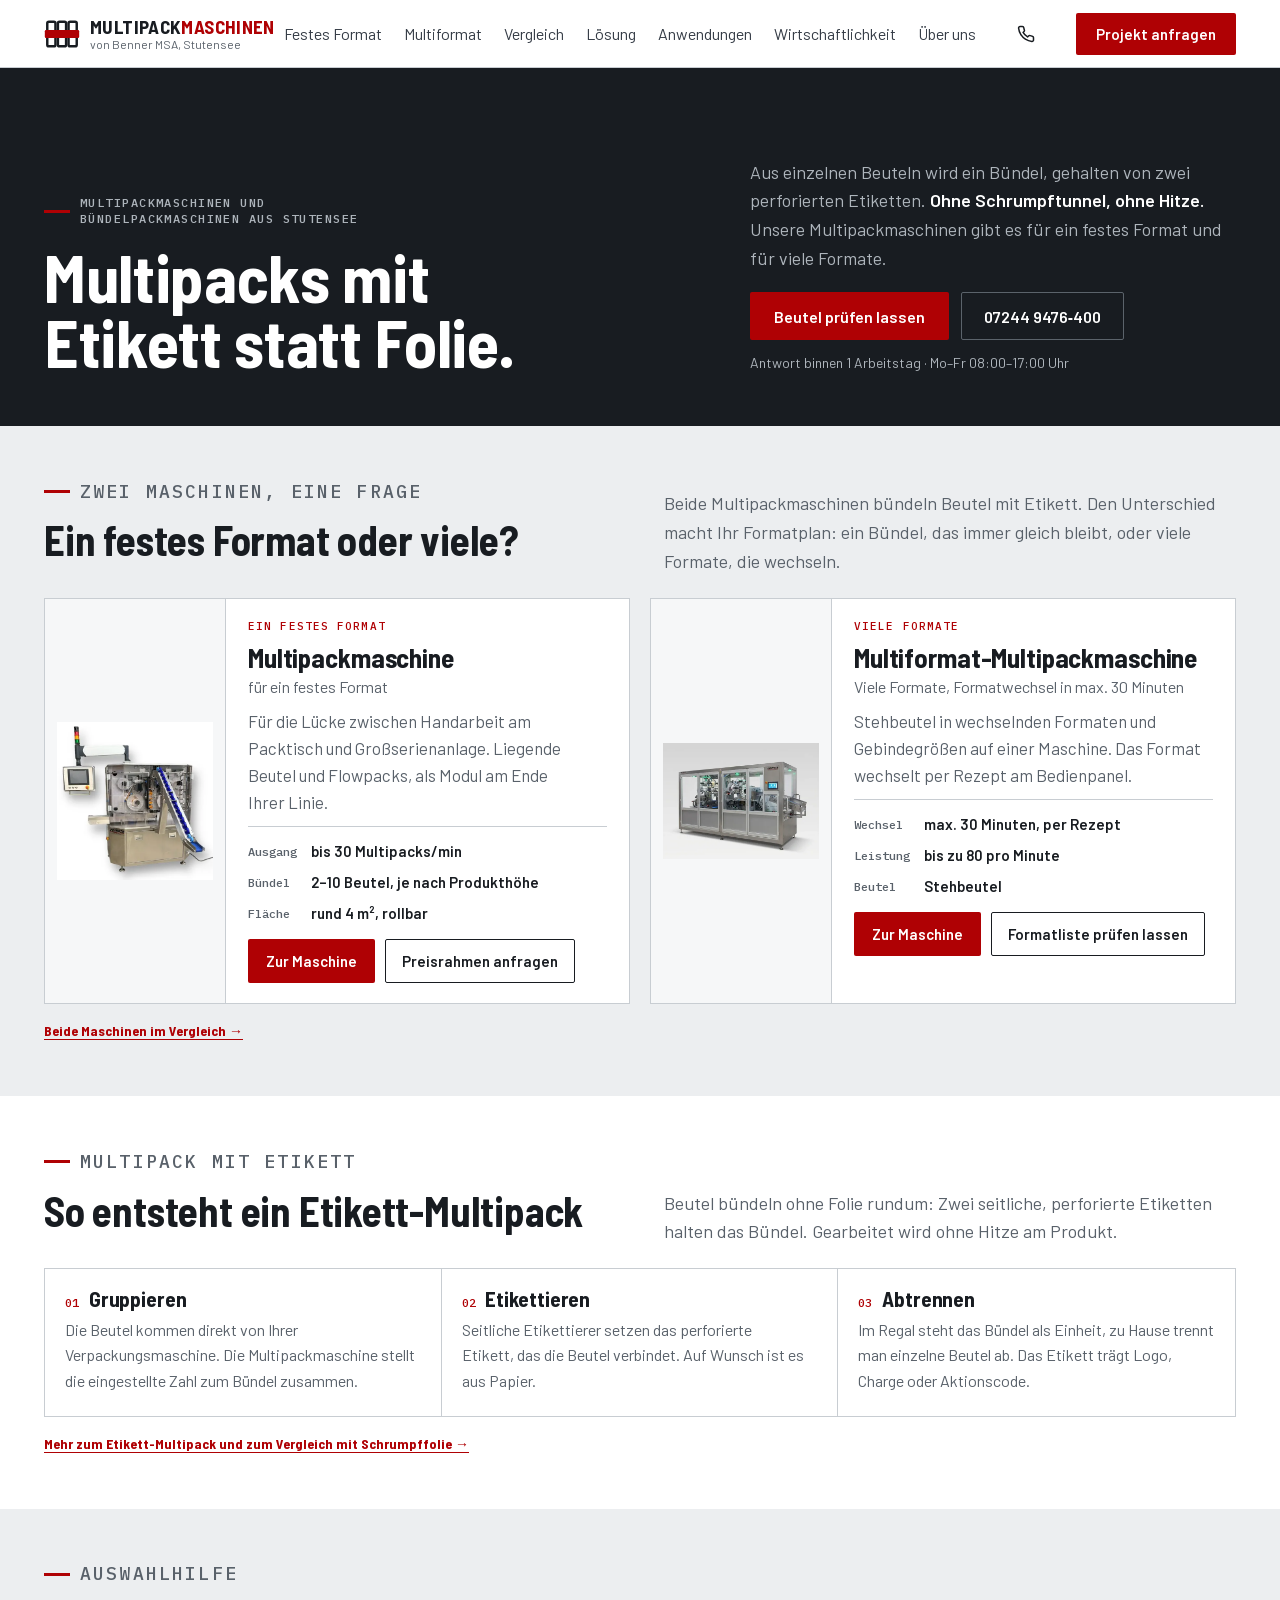
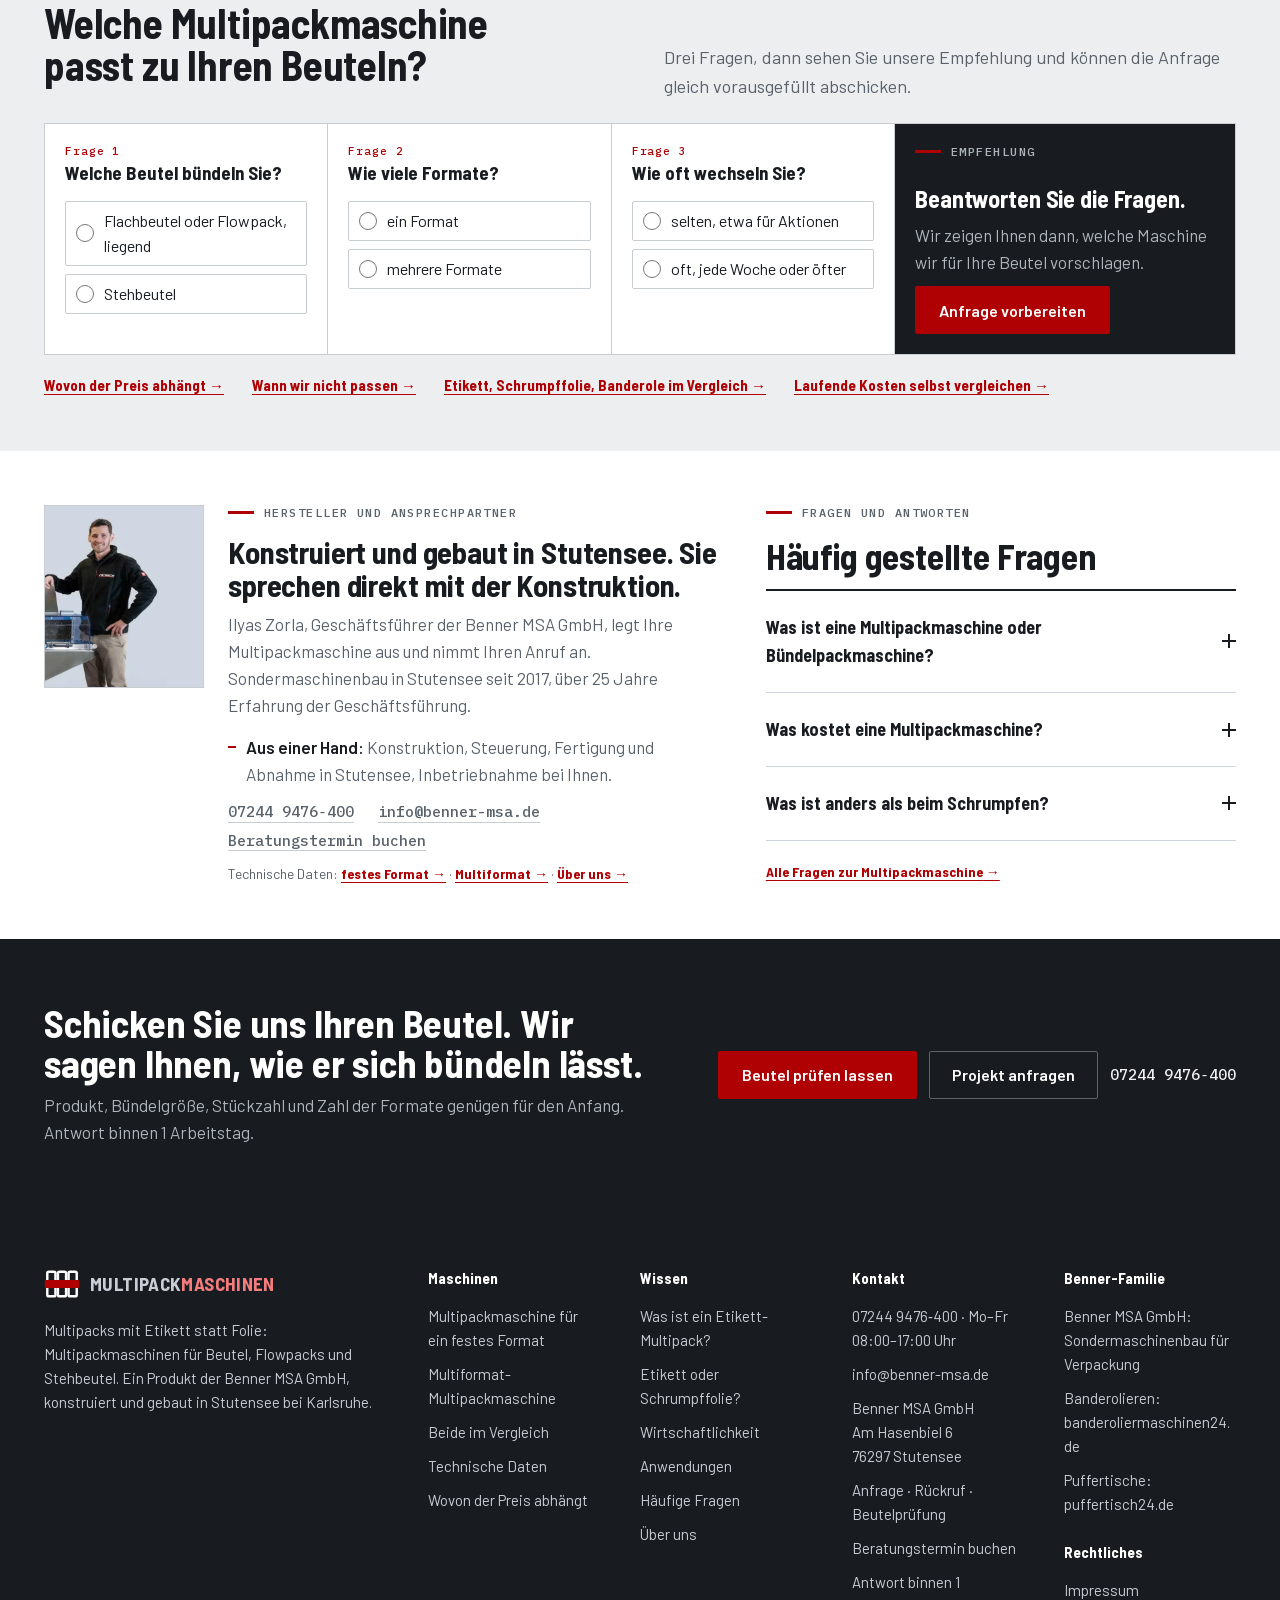
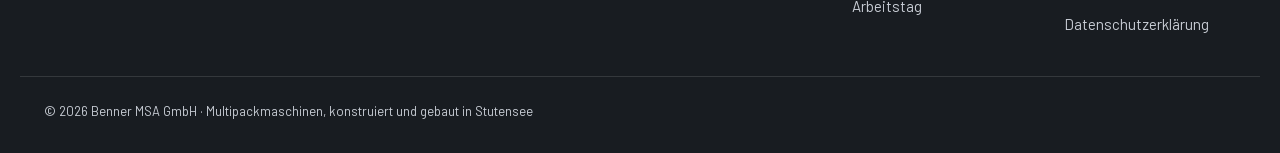
==== commit ab8939d4: "Live-Fassung: offene Fakten, Medienplätze, nicht freigegebene Fotos und Klick-Ereignisse entfernt - " ====
--- a/index.html
+++ b/index.html
@@ -4,23 +4,24 @@
 <meta charset="UTF-8">
 <meta name="viewport" content="width=device-width, initial-scale=1">
 <meta name="format-detection" content="telephone=no">
-<title>Multipack- &amp; Bündelpackmaschinen Made in Germany | Benner MSA</title>
-<meta name="description" content="Multipackmaschinen aus Stutensee: Beutel mit perforiertem Etikett bündeln, ohne Schrumpffolie rundum und ohne Hitze. Bis 30 Multipacks/min auf rund 4 m².">
+<title>Multipack- &amp; Bündelpackmaschinen mit Etikett | Benner MSA</title>
+<meta name="description" content="Multipack mit Etikett statt Folie: Multipackmaschinen aus Stutensee für ein festes Format oder verschiedene Formate. Beutel bündeln ohne Schrumpftunnel.">
 <link rel="canonical" href="https://multipackmaschinen.de/">
-<meta property="og:title" content="Multipack- &amp; Bündelpackmaschinen Made in Germany | Benner MSA">
-<meta property="og:description" content="Etikett-Multipackmaschine aus Stutensee: bis 30 Multipacks/min auf rund 4 m². Für viele wechselnde Formate: die Multiformat-Multipackmaschine.">
+<meta property="og:title" content="Multipack- &amp; Bündelpackmaschinen mit Etikett | Benner MSA">
+<meta property="og:description" content="Multipacks mit Etikett statt Folie. Zwei Multipackmaschinen aus Stutensee: für ein festes Format und für viele Formate, Formatwechsel in max. 30 Minuten.">
 <meta property="og:type" content="website">
 <meta property="og:url" content="https://multipackmaschinen.de/">
-<meta property="og:image" content="https://multipackmaschinen.de/assets/images/og-multipackmaschine.jpg">
+<meta property="og:image" content="https://multipackmaschinen.de/assets/og/og-start.png">
+<meta property="og:image:type" content="image/png">
 <meta property="og:image:width" content="1200">
 <meta property="og:image:height" content="630">
-<meta property="og:image:alt" content="Etikett-Multipackmaschine von Benner MSA mit Steigband, Etikettierern und Bedienpanel">
+<meta property="og:image:alt" content="Multipacks mit Etikett statt Folie: Multipackmaschinen von Benner MSA für ein festes Format oder für viele Formate">
 <meta property="og:locale" content="de_DE">
 <meta property="og:site_name" content="multipackmaschinen.de">
 <meta name="twitter:card" content="summary_large_image">
-<meta name="twitter:title" content="Multipackmaschinen Made in Germany | Benner MSA">
-<meta name="twitter:description" content="Beutel mit perforiertem Etikett zum Multipack bündeln, ohne Schrumpffolie rundum. Konstruiert und gebaut in Stutensee.">
-<meta name="twitter:image" content="https://multipackmaschinen.de/assets/images/og-multipackmaschine.jpg">
+<meta name="twitter:title" content="Multipack- &amp; Bündelpackmaschinen mit Etikett | Benner MSA">
+<meta name="twitter:description" content="Multipacks mit Etikett statt Folie. Zwei Multipackmaschinen aus Stutensee: für ein festes Format und für viele Formate, Formatwechsel in max. 30 Minuten.">
+<meta name="twitter:image" content="https://multipackmaschinen.de/assets/og/og-start.png">
 <script type="application/ld+json">
 {
   "@context": "https://schema.org",
@@ -63,6 +64,15 @@
       "name": "multipackmaschinen.de",
       "inLanguage": "de-DE",
       "publisher": { "@id": "https://multipackmaschinen.de/#organization" }
+    },
+    {
+      "@type": "ItemList",
+      "@id": "https://multipackmaschinen.de/#maschinen",
+      "name": "Multipackmaschinen mit Etikett",
+      "itemListElement": [
+        { "@type": "ListItem", "position": 1, "name": "Multipackmaschine für ein festes Format", "url": "https://multipackmaschinen.de/etikett-multipackmaschine" },
+        { "@type": "ListItem", "position": 2, "name": "Multiformat-Multipackmaschine", "url": "https://multipackmaschinen.de/multiformat-multipackmaschine" }
+      ]
     }
   ]
 }
@@ -70,49 +80,48 @@
 <link rel="icon" type="image/x-icon" href="assets/favicon.ico">
 <link rel="icon" type="image/svg+xml" href="assets/favicon.svg">
 <link rel="apple-touch-icon" href="assets/apple-touch-icon.png">
-<link rel="preload" href="assets/fonts/pjs-latin.woff2" as="font" type="font/woff2" crossorigin>
-<link rel="preload" href="assets/fonts/dm-sans-latin.woff2" as="font" type="font/woff2" crossorigin>
-<link rel="preload" as="image" href="assets/images/etikett-multipackmaschine.webp" fetchpriority="high" media="(min-width: 900px)">
-<link rel="stylesheet" href="assets/style.css?v=20261109">
-<script>/* Bühne mit Bewegung nur bei JS, ohne reduzierte Bewegung und ausreichend Höhe; sonst Standbilder je Szene */
-try{if(!matchMedia('(prefers-reduced-motion: reduce)').matches&&innerHeight>=620)document.documentElement.classList.add('anim')}catch(e){}</script>
+<link rel="preload" href="assets/fonts/barlow-semi-condensed-700-latin.woff2" as="font" type="font/woff2" crossorigin>
+<link rel="preload" href="assets/fonts/barlow-400-latin.woff2" as="font" type="font/woff2" crossorigin>
+<link rel="stylesheet" href="assets/style.css?v=20261113">
+<script>document.documentElement.classList.add('js')</script>
 <script defer src="https://stats.multipackmaschinen.de/script.js" data-website-id="f6ae71aa-5e69-43bb-a00f-7aee170f3cc0" data-domains="multipackmaschinen.de,www.multipackmaschinen.de"></script>
 </head>
-<body>
-<!--SVG:defs-->
-<svg class="sprite" width="0" height="0" aria-hidden="true" focusable="false"><defs><g id="fmt0"><path class="bag" d="M-21.8 0L-20.3 -30H-9.7L-8.2 0Z"/><path class="seam" d="M-19.9 -26.5H-10.1"/><path class="seam" d="M-21.1 -4.5Q-15 -.5 -8.9 -4.5"/><path class="bag" d="M-6.8 0L-5.3 -30H5.3L6.8 0Z"/><path class="seam" d="M-4.9 -26.5H4.9"/><path class="seam" d="M-6.1 -4.5Q0 -.5 6.1 -4.5"/><path class="bag" d="M8.2 0L9.7 -30H20.3L21.8 0Z"/><path class="seam" d="M10.1 -26.5H19.9"/><path class="seam" d="M8.9 -4.5Q15 -.5 21.1 -4.5"/><rect class="lbl" x="-19.5" y="-17.7" width="39" height="6.6" rx="1"/><path class="perf" d="M-7.5 -16.7V-12.1"/><path class="perf" d="M7.5 -16.7V-12.1"/></g><g id="fmt1"><path class="bag" d="M-17 0L-16.5 -33Q-9 -37 -1.5 -33L-1 0Z"/><path class="seam" d="M-15 -31H-3"/><path class="bag" d="M1 0L1.5 -33Q9 -37 16.5 -33L17 0Z"/><path class="seam" d="M3 -31H15"/><rect class="lbl" x="-14.4" y="-21.24" width="28.8" height="7.92" rx="1"/><path class="perf" d="M0 -20.24V-14.32"/></g><g id="fmt2"><path class="bag" d="M-23.3 0L-21.8 -24H-14.2L-12.7 0Z"/><path class="seam" d="M-21.4 -20.5H-14.6"/><path class="seam" d="M-22.6 -4.5Q-18 -.5 -13.4 -4.5"/><path class="bag" d="M-11.3 0L-9.8 -24H-2.2L-0.7 0Z"/><path class="seam" d="M-9.4 -20.5H-2.6"/><path class="seam" d="M-10.6 -4.5Q-6 -.5 -1.4 -4.5"/><path class="bag" d="M0.7 0L2.2 -24H9.8L11.3 0Z"/><path class="seam" d="M2.6 -20.5H9.4"/><path class="seam" d="M1.4 -4.5Q6 -.5 10.6 -4.5"/><path class="bag" d="M12.7 0L14.2 -24H21.8L23.3 0Z"/><path class="seam" d="M14.6 -20.5H21.4"/><path class="seam" d="M13.4 -4.5Q18 -.5 22.6 -4.5"/><rect class="lbl" x="-21.6" y="-14.16" width="43.2" height="5.28" rx="1"/><path class="perf" d="M-12 -13.16V-9.88"/><path class="perf" d="M0 -13.16V-9.88"/><path class="perf" d="M12 -13.16V-9.88"/></g><g id="fmt3"><path class="bag" d="M-18.5 0L-18 -31Q-13 -35 -8 -31L-7.5 0Z"/><path class="seam" d="M-16.5 -29H-9.5"/><path class="bag" d="M-5.5 0L-5 -31Q0 -35 5 -31L5.5 0Z"/><path class="seam" d="M-3.5 -29H3.5"/><path class="bag" d="M7.5 0L8 -31Q13 -35 18 -31L18.5 0Z"/><path class="seam" d="M9.5 -29H16.5"/><rect class="lbl" x="-16.9" y="-20.06" width="33.8" height="7.48" rx="1"/><path class="perf" d="M-6.5 -19.06V-13.58"/><path class="perf" d="M6.5 -19.06V-13.58"/></g><g id="fmt4"><path class="bag" d="M-15.3 0L-13.8 -26H-2.2L-0.7 0Z"/><path class="seam" d="M-13.4 -22.5H-2.6"/><path class="seam" d="M-14.6 -4.5Q-8 -.5 -1.4 -4.5"/><path class="bag" d="M0.7 0L2.2 -26H13.8L15.3 0Z"/><path class="seam" d="M2.6 -22.5H13.4"/><path class="seam" d="M1.4 -4.5Q8 -.5 14.6 -4.5"/><rect class="lbl" x="-12.8" y="-15.34" width="25.6" height="5.72" rx="1"/><path class="perf" d="M0 -14.34V-10.62"/></g><g id="fmt5"><path class="bag" d="M-24 0L-23.5 -19Q-20 -23 -16.5 -19L-16 0Z"/><path class="seam" d="M-22 -17H-18"/><path class="bag" d="M-14 0L-13.5 -19Q-10 -23 -6.5 -19L-6 0Z"/><path class="seam" d="M-12 -17H-8"/><path class="bag" d="M-4 0L-3.5 -19Q0 -23 3.5 -19L4 0Z"/><path class="seam" d="M-2 -17H2"/><path class="bag" d="M6 0L6.5 -19Q10 -23 13.5 -19L14 0Z"/><path class="seam" d="M8 -17H12"/><path class="bag" d="M16 0L16.5 -19Q20 -23 23.5 -19L24 0Z"/><path class="seam" d="M18 -17H22"/><rect class="lbl" x="-23" y="-13.06" width="46" height="5" rx="1"/><path class="perf" d="M-15 -12.06V-9.06"/><path class="perf" d="M-5 -12.06V-9.06"/><path class="perf" d="M5 -12.06V-9.06"/><path class="perf" d="M15 -12.06V-9.06"/></g><g id="fmt6"><path class="bag" d="M-23.3 0L-21.8 -22H-10.2L-8.7 0Z"/><path class="seam" d="M-21.4 -18.5H-10.6"/><path class="seam" d="M-22.6 -4.5Q-16 -.5 -9.4 -4.5"/><path class="bag" d="M-7.3 0L-5.8 -22H5.8L7.3 0Z"/><path class="seam" d="M-5.4 -18.5H5.4"/><path class="seam" d="M-6.6 -4.5Q0 -.5 6.6 -4.5"/><path class="bag" d="M8.7 0L10.2 -22H21.8L23.3 0Z"/><path class="seam" d="M10.6 -18.5H21.4"/><path class="seam" d="M9.4 -4.5Q16 -.5 22.6 -4.5"/><rect class="lbl" x="-20.8" y="-13.06" width="41.6" height="5" rx="1"/><path class="perf" d="M-8 -12.06V-9.06"/><path class="perf" d="M8 -12.06V-9.06"/></g><g id="fmt7"><path class="bag" d="M-25 0L-24.5 -27Q-19.5 -31 -14.5 -27L-14 0Z"/><path class="seam" d="M-23 -25H-16"/><path class="bag" d="M-12 0L-11.5 -27Q-6.5 -31 -1.5 -27L-1 0Z"/><path class="seam" d="M-10 -25H-3"/><path class="bag" d="M1 0L1.5 -27Q6.5 -31 11.5 -27L12 0Z"/><path class="seam" d="M3 -25H10"/><path class="bag" d="M14 0L14.5 -27Q19.5 -31 24.5 -27L25 0Z"/><path class="seam" d="M16 -25H23"/><rect class="lbl" x="-23.4" y="-17.7" width="46.8" height="6.6" rx="1"/><path class="perf" d="M-13 -16.7V-12.1"/><path class="perf" d="M0 -16.7V-12.1"/><path class="perf" d="M13 -16.7V-12.1"/></g><g id="fmt8"><path class="bag" d="M-19.3 0L-17.8 -30H-2.2L-0.7 0Z"/><path class="seam" d="M-17.4 -26.5H-2.6"/><path class="seam" d="M-18.6 -4.5Q-10 -.5 -1.4 -4.5"/><path class="bag" d="M0.7 0L2.2 -30H17.8L19.3 0Z"/><path class="seam" d="M2.6 -26.5H17.4"/><path class="seam" d="M1.4 -4.5Q10 -.5 18.6 -4.5"/><rect class="lbl" x="-16" y="-17.7" width="32" height="6.6" rx="1"/><path class="perf" d="M0 -16.7V-12.1"/></g><g id="fmt9"><path class="bag" d="M-26 0L-25.5 -17Q-22.5 -21 -19.5 -17L-19 0Z"/><path class="seam" d="M-24 -15H-21"/><path class="bag" d="M-17 0L-16.5 -17Q-13.5 -21 -10.5 -17L-10 0Z"/><path class="seam" d="M-15 -15H-12"/><path class="bag" d="M-8 0L-7.5 -17Q-4.5 -21 -1.5 -17L-1 0Z"/><path class="seam" d="M-6 -15H-3"/><path class="bag" d="M1 0L1.5 -17Q4.5 -21 7.5 -17L8 0Z"/><path class="seam" d="M3 -15H6"/><path class="bag" d="M10 0L10.5 -17Q13.5 -21 16.5 -17L17 0Z"/><path class="seam" d="M12 -15H15"/><path class="bag" d="M19 0L19.5 -17Q22.5 -21 25.5 -17L26 0Z"/><path class="seam" d="M21 -15H24"/><rect class="lbl" x="-25.2" y="-12.1" width="50.4" height="5" rx="1"/><path class="perf" d="M-18 -11.1V-8.1"/><path class="perf" d="M-9 -11.1V-8.1"/><path class="perf" d="M0 -11.1V-8.1"/><path class="perf" d="M9 -11.1V-8.1"/><path class="perf" d="M18 -11.1V-8.1"/></g><g id="sb0"><path class="bag" d="M-9.3 0L-7.8 -34H7.8L9.3 0Z"/><path class="seam" d="M-7.4 -30.5H7.4"/><path class="seam" d="M-8.6 -4.5Q0 -.5 8.6 -4.5"/></g><g id="mb0"><path class="bag" d="M-19.3 0L-17.8 -34H-2.2L-0.7 0Z"/><path class="seam" d="M-17.4 -30.5H-2.6"/><path class="seam" d="M-18.6 -4.5Q-10 -.5 -1.4 -4.5"/><path class="bag" d="M0.7 0L2.2 -34H17.8L19.3 0Z"/><path class="seam" d="M2.6 -30.5H17.4"/><path class="seam" d="M1.4 -4.5Q10 -.5 18.6 -4.5"/><rect class="lbl" x="-16" y="-20.06" width="32" height="7.48" rx="1"/><path class="perf" d="M0 -19.06V-13.58"/></g><g id="sb1"><path class="bag" d="M-7.3 0L-5.8 -28H5.8L7.3 0Z"/><path class="seam" d="M-5.4 -24.5H5.4"/><path class="seam" d="M-6.6 -4.5Q0 -.5 6.6 -4.5"/></g><g id="mb1"><path class="bag" d="M-23.3 0L-21.8 -28H-10.2L-8.7 0Z"/><path class="seam" d="M-21.4 -24.5H-10.6"/><path class="seam" d="M-22.6 -4.5Q-16 -.5 -9.4 -4.5"/><path class="bag" d="M-7.3 0L-5.8 -28H5.8L7.3 0Z"/><path class="seam" d="M-5.4 -24.5H5.4"/><path class="seam" d="M-6.6 -4.5Q0 -.5 6.6 -4.5"/><path class="bag" d="M8.7 0L10.2 -28H21.8L23.3 0Z"/><path class="seam" d="M10.6 -24.5H21.4"/><path class="seam" d="M9.4 -4.5Q16 -.5 22.6 -4.5"/><rect class="lbl" x="-20.8" y="-16.52" width="41.6" height="6.16" rx="1"/><path class="perf" d="M-8 -15.52V-11.36"/><path class="perf" d="M8 -15.52V-11.36"/></g><g id="sb2"><path class="bag" d="M-5.3 0L-3.8 -22H3.8L5.3 0Z"/><path class="seam" d="M-3.4 -18.5H3.4"/><path class="seam" d="M-4.6 -4.5Q0 -.5 4.6 -4.5"/></g><g id="mb2"><path class="bag" d="M-23.3 0L-21.8 -22H-14.2L-12.7 0Z"/><path class="seam" d="M-21.4 -18.5H-14.6"/><path class="seam" d="M-22.6 -4.5Q-18 -.5 -13.4 -4.5"/><path class="bag" d="M-11.3 0L-9.8 -22H-2.2L-0.7 0Z"/><path class="seam" d="M-9.4 -18.5H-2.6"/><path class="seam" d="M-10.6 -4.5Q-6 -.5 -1.4 -4.5"/><path class="bag" d="M0.7 0L2.2 -22H9.8L11.3 0Z"/><path class="seam" d="M2.6 -18.5H9.4"/><path class="seam" d="M1.4 -4.5Q6 -.5 10.6 -4.5"/><path class="bag" d="M12.7 0L14.2 -22H21.8L23.3 0Z"/><path class="seam" d="M14.6 -18.5H21.4"/><path class="seam" d="M13.4 -4.5Q18 -.5 22.6 -4.5"/><rect class="lbl" x="-21.6" y="-13.06" width="43.2" height="5" rx="1"/><path class="perf" d="M-12 -12.06V-9.06"/><path class="perf" d="M0 -12.06V-9.06"/><path class="perf" d="M12 -12.06V-9.06"/></g><g id="sb3"><path class="bag" d="M-6.3 0L-4.8 -30H4.8L6.3 0Z"/><path class="seam" d="M-4.4 -26.5H4.4"/><path class="seam" d="M-5.6 -4.5Q0 -.5 5.6 -4.5"/></g><g id="mb3"><path class="bag" d="M-20.3 0L-18.8 -30H-9.2L-7.7 0Z"/><path class="seam" d="M-18.4 -26.5H-9.6"/><path class="seam" d="M-19.6 -4.5Q-14 -.5 -8.4 -4.5"/><path class="bag" d="M-6.3 0L-4.8 -30H4.8L6.3 0Z"/><path class="seam" d="M-4.4 -26.5H4.4"/><path class="seam" d="M-5.6 -4.5Q0 -.5 5.6 -4.5"/><path class="bag" d="M7.7 0L9.2 -30H18.8L20.3 0Z"/><path class="seam" d="M9.6 -26.5H18.4"/><path class="seam" d="M8.4 -4.5Q14 -.5 19.6 -4.5"/><rect class="lbl" x="-18.2" y="-17.7" width="36.4" height="6.6" rx="1"/><path class="perf" d="M-7 -16.7V-12.1"/><path class="perf" d="M7 -16.7V-12.1"/></g><g id="em"><path class="m-line" d="M-38 0V-8M38 0V-8"/><rect class="m-steel" x="-46" y="-48" width="92" height="40" rx="2"/><path class="m-line thin" d="M-40 -28H-10M10 -28H40"/><rect class="m-glass" x="-46" y="-100" width="92" height="52" rx="2"/><path class="m-line thin" d="M0 -100V-48"/><circle class="m-roll" cx="-23" cy="-80" r="11"/><circle class="m-core" cx="-23" cy="-80" r="3.5"/><circle class="m-roll" cx="23" cy="-80" r="11"/><circle class="m-core" cx="23" cy="-80" r="3.5"/><path class="lbl-band" d="M-23 -69L-12 -55M23 -69L12 -55"/><path class="m-line" d="M-46 -52H-90"/><circle class="m-roll" cx="-84" cy="-49" r="2.5"/><circle class="m-roll" cx="-56" cy="-49" r="2.5"/><path class="m-steel" d="M58 -4L28 -112L38 -116L68 -8Z"/><rect class="bag" x="49" y="-34" width="10" height="7" rx="1.5" transform="rotate(-74 54 -30)"/><rect class="bag" x="41" y="-62" width="10" height="7" rx="1.5" transform="rotate(-74 46 -58)"/><rect class="bag" x="33" y="-90" width="10" height="7" rx="1.5" transform="rotate(-74 38 -86)"/><path class="m-line" d="M-40 -100V-114"/><rect class="sig1" x="-44" y="-134" width="8" height="7"/><rect class="sig2" x="-44" y="-127" width="8" height="7"/><rect class="sig3" x="-44" y="-120" width="8" height="6"/><path class="m-line thin" d="M-40 -108H-64V-98"/><rect class="m-glass" x="-80" y="-98" width="30" height="20" rx="1.5"/></g><g id="pt"><path class="m-line" d="M-44 -38H44M-38 -38V0M38 -38V0"/><circle class="m-body" cx="-17" cy="-78" r="8"/><path class="m-body" d="M-31 -40V-52Q-31 -64 -17 -64Q-3 -64 -3 -52V-40Z"/><circle class="m-body" cx="17" cy="-78" r="8"/><path class="m-body" d="M3 -40V-52Q3 -64 17 -64Q31 -64 31 -52V-40Z"/></g><g id="ub"><rect class="m-steel" x="-34" y="-34" width="56" height="34" rx="2"/><path class="m-line" d="M-34 -22H22M-16 -34V-42H4V-34"/><circle class="m-body" cx="26" cy="-62" r="17"/><path class="m-line" d="M26 -62V-73M26 -62L34 -57"/><path class="wrench" d="M-44 -44L-20 -68"/><circle class="m-body" cx="-15" cy="-73" r="9"/><path class="notch" d="M-15 -73L-7 -81"/></g><g id="nm"><g transform="scale(.82)"><path class="gh" d="M-38 0V-8M38 0V-8"/><rect class="gh" x="-46" y="-48" width="92" height="40" rx="2"/><path class="gh thin" d="M-40 -28H-10M10 -28H40"/><rect class="gh" x="-46" y="-100" width="92" height="52" rx="2"/><path class="gh thin" d="M0 -100V-48"/><circle class="gh" cx="-23" cy="-80" r="11"/><circle class="gh" cx="-23" cy="-80" r="3.5"/><circle class="gh" cx="23" cy="-80" r="11"/><circle class="gh" cx="23" cy="-80" r="3.5"/><path class="gh" d="M-46 -52H-90"/><circle class="gh" cx="-84" cy="-49" r="2.5"/><circle class="gh" cx="-56" cy="-49" r="2.5"/><path class="gh" d="M58 -4L28 -112L38 -116L68 -8Z"/><path class="gh" d="M-40 -100V-114"/><rect class="gh" x="-44" y="-134" width="8" height="7"/><rect class="gh" x="-44" y="-127" width="8" height="7"/><rect class="gh" x="-44" y="-120" width="8" height="6"/><path class="gh thin" d="M-40 -108H-64V-98"/><rect class="gh" x="-80" y="-98" width="30" height="20" rx="1.5"/></g><text class="q" x="0" y="-122" text-anchor="middle">?</text></g></defs></svg>
-<!--/SVG:defs-->
+<body class="startseite">
 <a class="skip" href="#inhalt">Zum Inhalt springen</a>
 <!--P:header-->
 <header class="hdr" id="siteHeader">
   <div class="container hdr-in">
     <a href="/" class="brand">
       <svg class="brand-mark" width="36" height="36" viewBox="0 0 44 44" fill="none" aria-hidden="true"><rect x="4" y="7" width="10" height="30" rx="2" stroke="#181C21" stroke-width="3"/><rect x="17" y="7" width="10" height="30" rx="2" stroke="#181C21" stroke-width="3"/><rect x="30" y="7" width="10" height="30" rx="2" stroke="#181C21" stroke-width="3"/><rect x="1" y="17" width="42" height="10" rx="1.5" fill="#AF0104"/></svg>
-      <span class="brand-text"><span class="brand-name">MULTIPACK<span class="brand-red">MASCHINEN</span></span> <span class="brand-claim">ein Produkt der Benner MSA GmbH</span><span class="sr"> – Startseite</span></span>
+      <span class="brand-text"><span class="brand-name">MULTIPACK<span class="brand-red">MASCHINEN</span></span> <span class="brand-claim">von Benner MSA, Stutensee</span><span class="sr"> – Startseite</span></span>
     </a>
     <nav class="nav" aria-label="Hauptnavigation">
       <ul class="nav-links">
+        <li><a href="/etikett-multipackmaschine">Festes Format</a></li>
+        <li><a href="/multiformat-multipackmaschine">Multiformat</a></li>
+        <li><a href="/maschinen">Vergleich</a></li>
         <li><a href="/loesung">Lösung</a></li>
-        <li><a href="/maschinen">Maschinen</a></li>
-        <li><a href="/kostenrechner">Kostenrechner</a></li>
         <li><a href="/anwendungen">Anwendungen</a></li>
-        <li><a href="/faq">FAQ</a></li>
+        <li><a href="/kostenrechner">Wirtschaftlichkeit</a></li>
         <li><a href="/ueber-uns">Über uns</a></li>
       </ul>
       <a class="tel" href="tel:+4972449476400" aria-label="Anrufen: 07244 9476-400"><svg width="18" height="18" viewBox="0 0 24 24" fill="none" stroke="currentColor" stroke-width="2" stroke-linecap="round" stroke-linejoin="round" aria-hidden="true"><path d="M22 16.92v3a2 2 0 0 1-2.18 2 19.79 19.79 0 0 1-8.63-3.07 19.5 19.5 0 0 1-6-6 19.79 19.79 0 0 1-3.07-8.67A2 2 0 0 1 4.11 2h3a2 2 0 0 1 2 1.72c.13.96.36 1.9.7 2.81a2 2 0 0 1-.45 2.11L8.09 9.91a16 16 0 0 0 6 6l1.27-1.27a2 2 0 0 1 2.11-.45c.91.34 1.85.57 2.81.7A2 2 0 0 1 22 16.92z"/></svg><span class="tel-n">07244 9476-400</span></a>
-      <a class="btn btn-primary btn-sm" href="#kontakt"><span class="lg-only">Projekt anfragen</span><span class="sm-only">Anfragen</span></a>
+      <a class="btn btn-primary btn-sm" href="/kontakt?art=anfrage&amp;quelle=start#anfrage"><span class="lg-only">Projekt anfragen</span><span class="sm-only">Anfragen</span></a>
       <details class="mnav">
         <summary><span class="sr">Menü</span><span class="burger" aria-hidden="true"><i></i><i></i><i></i></span></summary>
         <ul>
+          <li><a href="/etikett-multipackmaschine">Festes Format</a></li>
+          <li><a href="/multiformat-multipackmaschine">Multiformat</a></li>
+          <li><a href="/maschinen">Vergleich</a></li>
           <li><a href="/loesung">Lösung</a></li>
-          <li><a href="/maschinen">Maschinen</a></li>
-          <li><a href="/kostenrechner">Kostenrechner</a></li>
           <li><a href="/anwendungen">Anwendungen</a></li>
-          <li><a href="/faq">FAQ</a></li>
+          <li><a href="/kostenrechner">Wirtschaftlichkeit</a></li>
           <li><a href="/ueber-uns">Über uns</a></li>
+          <li><a href="/faq">Häufige Fragen</a></li>
           <li class="mnav-sep"><a href="/kontakt">Kontakt &amp; Anfrage</a></li>
-          <li><a href="tel:+4972449476400">Lieber anrufen? 07244&nbsp;9476&#8209;400 · Mo–Fr 08:00–17:00 Uhr</a></li>
-          <li><a href="/kontakt?art=muster">Beutel prüfen lassen</a></li>
+          <li><a href="/kontakt?art=muster&amp;quelle=menue#anfrage">Beutel prüfen lassen</a></li>
+          <li><a href="https://meet.brevo.com/benner-msa/beratungstermin" rel="noopener">Beratungstermin buchen</a></li>
+          <li><a href="tel:+4972449476400">Anrufen: 07244&nbsp;9476&#8209;400 · Mo–Fr 08:00–17:00 Uhr</a></li>
         </ul>
       </details>
     </nav>
@@ -122,411 +131,169 @@
 
 <main id="inhalt" tabindex="-1">
 
-<section class="hero" id="start" aria-labelledby="h-start">
-  <div class="container hero-grid">
-    <div class="hero-text">
-      <h1 id="h-start"><span class="eyebrow">Multipackmaschinen aus Stutensee</span> Ihr Multipack, automatisch gebündelt: die Etikett-Multipackmaschine.</h1>
-      <p class="lead">Aus einzelnen Beuteln wird ein 2er, 3er oder größeres Bündel. Ohne Schrumpffolie rundum und ohne Hitze: Zwei seitliche Etiketten halten das Bündel zusammen, auf Wunsch aus Papier. Unsere Bündelpackmaschine steht auf rund 4&nbsp;m².</p>
-      <ul class="trust">
-        <li>bis 30 Multipacks/min</li>
-        <li>Bündel 2–10, je nach Produkthöhe</li>
-        <li>rund 4&nbsp;m², rollbar</li>
-        <li>Etikettierer von HERMA</li>
+<section class="buehne dunkel ohne-medium" id="start" aria-labelledby="h-start">
+  <span id="story"></span>
+  <div class="b-txt">
+    <div class="container b-grid">
+      <h1 id="h-start"><span class="eyebrow">Multipackmaschinen und Bündelpackmaschinen aus Stutensee</span> Multipacks mit Etikett statt Folie.</h1>
+      <div>
+        <p class="lead">Aus einzelnen Beuteln wird ein Bündel, gehalten von zwei perforierten Etiketten. <b>Ohne Schrumpftunnel, ohne Hitze.</b> Unsere Multipackmaschinen gibt es für ein festes Format und für viele Formate.</p>
+        <div class="cta-row">
+          <a class="btn btn-primary" href="/kontakt?art=muster&amp;quelle=start#anfrage">Beutel prüfen lassen</a>
+          <a class="btn btn-ghost" href="tel:+4972449476400">07244&nbsp;9476&#8209;400</a>
+        </div>
+        <p class="micro">Antwort binnen 1 Arbeitstag · Mo–Fr 08:00–17:00 Uhr</p>
+      </div>
+    </div>
+  </div>
+</section>
+
+
+<section class="abschnitt hell" id="maschine" aria-labelledby="h-maschine">
+  <span id="frage"></span><span id="trichter"></span>
+  <div class="container">
+    <div class="kopf2">
+      <p class="eyebrow">Zwei Maschinen, eine Frage</p>
+      <h2 id="h-maschine">Ein festes Format oder viele?</h2>
+      <p>Beide Multipackmaschinen bündeln Beutel mit Etikett. Den Unterschied macht Ihr Formatplan: ein Bündel, das immer gleich bleibt, oder viele Formate, die wechseln.</p>
+    </div>
+    <div class="tueren">
+      <article class="tuer" id="festes-format">
+        <div class="fig contain"><img src="assets/images/festformat-maschine-800.webp" srcset="assets/images/festformat-maschine-480.webp 480w, assets/images/festformat-maschine-800.webp 800w, assets/images/festformat-maschine-1261.webp 1261w" sizes="(min-width: 1081px) 300px, (min-width: 641px) 46vw, 92vw" width="800" height="812" loading="lazy" decoding="async" alt="Multipackmaschine für ein festes Format mit Steigband, zwei seitlichen Etikettierern, Signalsäule und Bedienpanel"></div>
+        <div class="t-in">
+          <span class="tag-k">Ein festes Format</span>
+          <h3>Multipack&shy;maschine<span>für ein festes Format</span></h3>
+          <p>Für die Lücke zwischen Handarbeit am Packtisch und Großserienanlage. Liegende Beutel und Flowpacks, als Modul am Ende Ihrer Linie.</p>
+          <dl class="datenliste"><dt>Ausgang</dt><dd>bis 30 Multipacks/min</dd><dt>Bündel</dt><dd>2–10 Beutel, je nach Produkthöhe</dd><dt>Fläche</dt><dd>rund 4&nbsp;m², rollbar</dd></dl>
+          <div class="t-cta"><a class="btn btn-primary" href="/etikett-multipackmaschine">Zur Maschine</a><a class="btn btn-ghost" href="/kontakt?art=anfrage&amp;maschine=fest&amp;quelle=start#anfrage">Preisrahmen anfragen</a></div>
+        </div>
+      </article>
+      <article class="tuer" id="multiformat">
+        <span id="beweis"></span><span id="formatwechsel"></span>
+        <div class="fig contain"><img src="assets/images/multiformat-maschine-600.webp" srcset="assets/images/multiformat-maschine-600.webp 600w, assets/images/multiformat-maschine-1200.webp 1200w" sizes="(min-width: 1081px) 300px, (min-width: 641px) 46vw, 92vw" width="600" height="448" loading="lazy" decoding="async" alt="Multiformat-Multipackmaschine von Benner MSA mit Glastüren, Etikettierern, Touchpanel und Auslaufrutsche"></div>
+        <div class="t-in">
+          <span class="tag-k">Viele Formate</span>
+          <h3>Multiformat-Multipack&shy;maschine<span>Viele Formate, Formatwechsel in max. 30&nbsp;Minuten</span></h3>
+          <p>Stehbeutel in wechselnden Formaten und Gebindegrößen auf einer Maschine. Das Format wechselt per Rezept am Bedienpanel.</p>
+          <dl class="datenliste"><dt>Wechsel</dt><dd>max. 30 Minuten, per Rezept</dd><dt>Leistung</dt><dd>bis zu 80 pro Minute</dd><dt>Beutel</dt><dd>Stehbeutel</dd></dl>
+          <div class="t-cta"><a class="btn btn-primary" href="/multiformat-multipackmaschine">Zur Maschine</a><a class="btn btn-ghost" href="/kontakt?art=anfrage&amp;maschine=multiformat&amp;formate=4-10&amp;quelle=start#anfrage">Formatliste prüfen lassen</a></div>
+        </div>
+      </article>
+    </div>
+    <p class="micro" style="margin-top:16px"><a class="go" href="/maschinen">Beide Maschinen im Vergleich</a></p>
+  </div>
+</section>
+
+<section class="abschnitt papier" id="funktion" aria-labelledby="h-funktion">
+  <div class="container">
+    <div class="kopf2">
+      <p class="eyebrow">Multipack mit Etikett</p>
+      <h2 id="h-funktion">So entsteht ein Etikett-Multipack</h2>
+      <p>Beutel bündeln ohne Folie rundum: Zwei seitliche, perforierte Etiketten halten das Bündel. Gearbeitet wird ohne Hitze am Produkt.</p>
+    </div>
+    <ol class="schritte">
+      <li class="schritt"><div class="s-in"><h3><span>01</span>Gruppieren</h3><p>Die Beutel kommen direkt von Ihrer Verpackungsmaschine. Die Multipackmaschine stellt die eingestellte Zahl zum Bündel zusammen.</p></div></li>
+      <li class="schritt"><div class="s-in"><h3><span>02</span>Etikettieren</h3><p>Seitliche Etikettierer setzen das perforierte Etikett, das die Beutel verbindet. Auf Wunsch ist es aus Papier.</p></div></li>
+      <li class="schritt"><div class="s-in"><h3><span>03</span>Abtrennen</h3><p>Im Regal steht das Bündel als Einheit, zu Hause trennt man einzelne Beutel ab. Das Etikett trägt Logo, Charge oder Aktionscode.</p></div></li>
+    </ol>
+    <p class="micro" style="margin-top:16px"><a class="go" href="/loesung">Mehr zum Etikett-Multipack und zum Vergleich mit Schrumpffolie</a></p>
+  </div>
+</section>
+
+<section class="abschnitt hell" id="wegweiser" aria-labelledby="h-wegweiser">
+    <div class="container">
+    <div class="kopf2">
+      <p class="eyebrow">Auswahlhilfe</p>
+      <h2 id="h-wegweiser">Welche Multipackmaschine passt zu Ihren Beuteln?</h2>
+      <p>Drei Fragen, dann sehen Sie unsere Empfehlung und können die Anfrage gleich vorausgefüllt abschicken.</p>
+    </div>
+    <form class="wahl" id="wahl" action="/kontakt" method="get">
+      <fieldset>
+        <legend><span>Frage 1</span>Welche Beutel bündeln Sie?</legend>
+        <label><input type="radio" name="beutel" value="liegend">Flachbeutel oder Flowpack, liegend</label>
+        <label><input type="radio" name="beutel" value="steh">Stehbeutel</label>
+      </fieldset>
+      <fieldset>
+        <legend><span>Frage 2</span>Wie viele Formate?</legend>
+        <label><input type="radio" name="anzahl" value="eins">ein Format</label>
+        <label><input type="radio" name="anzahl" value="mehrere">mehrere Formate</label>
+      </fieldset>
+      <fieldset>
+        <legend><span>Frage 3</span>Wie oft wechseln Sie?</legend>
+        <label><input type="radio" name="wechsel" value="selten">selten, etwa für Aktionen</label>
+        <label><input type="radio" name="wechsel" value="oft">oft, jede Woche oder öfter</label>
+      </fieldset>
+      <div class="w-erg" aria-live="polite">
+        <p class="eyebrow">Empfehlung</p>
+        <h3 id="w-h">Beantworten Sie die Fragen.</h3>
+        <p id="w-p">Wir zeigen Ihnen dann, welche Maschine wir für Ihre Beutel vorschlagen.</p>
+        <a class="btn btn-primary" id="w-a" href="/kontakt?art=anfrage&amp;quelle=auswahlhilfe#anfrage">Anfrage vorbereiten</a>
+      </div>
+    </form>
+    <div class="wahl-text">
+      <div class="kasten"><h3>Liegende Beutel, ein Format</h3><p>Dann passt die <a href="/etikett-multipackmaschine">Multipackmaschine für ein festes Format</a>. Für eine Aktion wechseln Sie nur die Etikettenrolle.</p></div>
+      <div class="kasten"><h3>Stehbeutel in mehreren Formaten</h3><p>Dann passt die <a href="/multiformat-multipackmaschine">Multiformat-Multipackmaschine</a>. Das Format wechselt per Rezept in max. 30 Minuten.</p></div>
+      <div class="kasten"><h3>Dazwischen</h3><p>Liegende Beutel in mehreren Formaten oder ein einzelner Stehbeutel: Schicken Sie uns Ihre Formatliste, wir prüfen beide Wege.</p></div>
+    </div>
+    <p class="wahl-links" id="preise"><span id="problem"></span><span id="vergleich"></span><span id="h-preise"></span>
+      <a class="go" href="/maschinen#preise">Wovon der Preis abhängt</a>
+      <a class="go" href="/maschinen#nicht-passen">Wann wir nicht passen</a>
+      <a class="go" href="/loesung#abgrenzung">Etikett, Schrumpffolie, Banderole im Vergleich</a>
+      <a class="go" href="/kostenrechner">Laufende Kosten selbst vergleichen</a>
+    </p>
+  </div>
+</section>
+
+<section class="abschnitt papier" id="warum" aria-labelledby="h-team">
+  <span id="team"></span><span id="ablauf"></span><span id="technik"></span>
+  <div class="container duo">
+    <div class="person">
+    <img src="assets/images/ansprechpartner.webp" width="470" height="540" loading="lazy" decoding="async" alt="Ilyas Zorla, Geschäftsführer der Benner MSA GmbH">
+    <div>
+      <p class="eyebrow">Hersteller und Ansprechpartner</p>
+      <h2 id="h-team">Konstruiert und gebaut in Stutensee. Sie sprechen direkt mit der Konstruktion.</h2>
+      <p>Ilyas Zorla, Geschäftsführer der Benner MSA GmbH, legt Ihre Multipackmaschine aus und nimmt Ihren Anruf an. Sondermaschinenbau in Stutensee seit 2017, über 25 Jahre Erfahrung der Geschäftsführung.</p>
+      <ul class="hersteller">
+        <li><b>Aus einer Hand:</b> Konstruktion, Steuerung, Fertigung und Abnahme in Stutensee, Inbetriebnahme bei Ihnen.</li>
       </ul>
-      <div class="cta-row">
-        <a class="btn btn-primary" href="#kontakt">Projekt anfragen</a>
-        <a class="btn btn-ghost" href="#preise">Was kostet eine Multipackmaschine?</a>
-      </div>
-      <p class="micro">Antwort binnen 1 Arbeitstag · <a href="tel:+4972449476400">07244&nbsp;9476&#8209;400</a></p>
-      <p class="jump">Direkt zu: <a href="#technik">Technische Daten</a> · <a href="#preise">Preise</a> · <a href="#kontakt">Anfrage</a></p>
-    </div>
-    <div class="hero-visual">
-      <img src="assets/images/etikett-multipackmaschine.webp" width="800" height="813" fetchpriority="high" decoding="async" alt="Etikett-Multipackmaschine von Benner MSA mit Steigband, zwei seitlichen Etikettierern, Signalsäule und Bedienpanel">
-      <figure class="hero-bundle">
-        <img src="assets/images/multipack-3er-etikett-schema.webp" width="720" height="540" loading="lazy" decoding="async" alt="Schema eines 3er-Multipacks: drei Beutel, verbunden durch ein perforiertes Etikett">
-        <figcaption>Das Ergebnis: perforiertes Etikett, jeder Beutel einzeln abtrennbar.</figcaption>
-      </figure>
-    </div>
-  </div>
-  <div class="container">
-    <a class="scroll-hint" href="#frage">Mehr als ein Format? <span aria-hidden="true">↓</span></a>
-  </div>
-</section>
-
-<div class="band">
-  <ul class="container band-list">
-    <li>Etikettierer von HERMA</li>
-    <li>HERMA-Pressemitteilung, abgedruckt in sweets processing (03/2025)</li>
-    <li>seit 2017 in Stutensee</li>
-    <li>Konstruktion, Steuerung und Service aus einer Hand</li>
-  </ul>
-</div>
-
-<!--STORY-BLOCK-->
-<div class="story" id="story">
-  <div class="container story-grid">
-    <div class="story-graphic" aria-hidden="true">
-<!--SVG:stage-->
-<svg class="stage" viewBox="0 0 1000 600" focusable="false" role="img" aria-label="Eine Etikett-Multipackmaschine für das erste Format, daneben für jedes weitere Format ein Behelf: von Hand, Umbau oder eine neue Maschine"><use href="#em" data-role="icon" data-k="100 400 0.74 1;100 150 0.41 0;100 150 0.41 0" transform="translate(100 400) scale(0.74)" opacity="1"/><use href="#pt" data-role="icon" data-k="260 400 1 1;260 150 0.55 0;260 150 0.55 0" transform="translate(260 400) scale(1)" opacity="1"/><use href="#ub" data-role="icon" data-k="420 400 1 1;420 150 0.55 0;420 150 0.55 0" transform="translate(420 400) scale(1)" opacity="1"/><use href="#nm" data-role="icon" data-k="580 400 1 1;580 150 0.55 0;580 150 0.55 0" transform="translate(580 400) scale(1)" opacity="1"/><use href="#pt" data-role="icon" data-k="740 400 1 1;740 150 0.55 0;740 150 0.55 0" transform="translate(740 400) scale(1)" opacity="1"/><use href="#ub" data-role="icon" data-k="900 400 1 1;900 150 0.55 0;900 150 0.55 0" transform="translate(900 400) scale(1)" opacity="1"/><text class="svg-lbl" data-role="label" data-k="100 444 1 1;100 444 1 0;100 444 1 0" x="0" y="0" font-size="20" text-anchor="middle" transform="translate(100 444) scale(1)" opacity="1">Ihre Maschine</text><text class="svg-lbl" data-role="label" data-k="260 444 1 1;260 444 1 0;260 444 1 0" x="0" y="0" font-size="20" text-anchor="middle" transform="translate(260 444) scale(1)" opacity="1">von Hand</text><text class="svg-lbl" data-role="label" data-k="420 444 1 1;420 444 1 0;420 444 1 0" x="0" y="0" font-size="20" text-anchor="middle" transform="translate(420 444) scale(1)" opacity="1">Umbau</text><text class="svg-lbl" data-role="label" data-k="580 444 1 1;580 444 1 0;580 444 1 0" x="0" y="0" font-size="20" text-anchor="middle" transform="translate(580 444) scale(1)" opacity="1">neue Maschine?</text><text class="svg-lbl" data-role="label" data-k="740 444 1 1;740 444 1 0;740 444 1 0" x="0" y="0" font-size="20" text-anchor="middle" transform="translate(740 444) scale(1)" opacity="1">von Hand</text><text class="svg-lbl" data-role="label" data-k="900 444 1 1;900 444 1 0;900 444 1 0" x="0" y="0" font-size="20" text-anchor="middle" transform="translate(900 444) scale(1)" opacity="1">Umbau</text><g data-role="belts" data-o="0 1 1" opacity="0"><path class="floor" d="M0 521H1000"/><path class="leg" d="M16 265.5V520"/><path class="leg" d="M16 365.5V520"/><path class="leg" d="M16 443.5V520"/><path class="leg" d="M222 365.5V520"/><path class="lane-o" stroke-width="11" d="M6 261.5L114 261.5L214 361.5L234 361.5"/><path class="lane-o" stroke-width="11" d="M6 361.5L234 361.5"/><path class="lane-o" stroke-width="11" d="M6 439.5L136 439.5L214 361.5L234 361.5"/><path class="lane-i" stroke-width="8" d="M6 261.5L114 261.5L214 361.5L234 361.5"/><path class="lane-i" stroke-width="8" d="M6 361.5L234 361.5"/><path class="lane-i" stroke-width="8" d="M6 439.5L136 439.5L214 361.5L234 361.5"/><text class="svg-lbl" x="6" y="556" font-size="20">verschiedene Beutel</text></g><g data-role="mf" data-k="232 520 1.25 0;232 520 1.25 0.3;232 520 1.25 1" transform="translate(232 520) scale(1.25)" opacity="0"><path class="m-line" d="M22 -10V-1M15 -1H29"/><path class="m-line" d="M220 -10V-1M213 -1H227"/><path class="m-line" d="M418 -10V-1M411 -1H425"/><path class="m-roof" d="M0 -260L12 -269H452L440 -260Z"/><rect class="m-steel" x="0" y="-260" width="440" height="250"/><rect class="m-lamp" x="86" y="-257" width="12" height="4"/><rect class="m-lamp" x="260" y="-257" width="12" height="4"/><rect class="m-lamp" x="392" y="-257" width="12" height="4"/><rect class="m-door" x="8" y="-248" width="84" height="230"/><rect class="m-glass" x="13" y="-243" width="74" height="136"/><rect class="m-panel" x="13" y="-99" width="74" height="76"/><rect class="m-door" x="92" y="-248" width="84" height="230"/><rect class="m-glass" x="97" y="-243" width="74" height="136"/><rect class="m-panel" x="97" y="-99" width="74" height="76"/><rect class="m-door" x="182" y="-248" width="84" height="230"/><rect class="m-glass" x="187" y="-243" width="74" height="136"/><rect class="m-panel" x="187" y="-99" width="74" height="76"/><rect class="m-door" x="266" y="-248" width="84" height="230"/><rect class="m-glass" x="271" y="-243" width="74" height="136"/><rect class="m-panel" x="271" y="-99" width="74" height="76"/><path class="m-line" d="M87 -160V-138M97 -160V-138"/><path class="m-line" d="M261 -160V-138M271 -160V-138"/><path class="m-line thin" d="M132 -178V-242"/><circle class="m-wick" cx="48" cy="-208" r="19"/><circle class="m-roll" cx="48" cy="-208" r="7"/><path class="m-band" d="M48 -189L106 -170"/><rect class="m-steel thin" x="104" y="-178" width="36" height="18"/><path class="m-body thin" d="M110 -160H140V-152Z"/><path class="m-line thin" d="M306 -178V-242"/><circle class="m-wick" cx="222" cy="-208" r="19"/><circle class="m-roll" cx="222" cy="-208" r="7"/><path class="m-band" d="M222 -189L280 -170"/><rect class="m-steel thin" x="278" y="-178" width="36" height="18"/><path class="m-body thin" d="M284 -160H314V-152Z"/><path class="lane-o" stroke-width="9" d="M-2 -127L442 -127"/><path class="lane-i" stroke-width="6" d="M-2 -127L442 -127"/><path class="m-line thin" d="M356 -260V-10"/><rect class="m-door" x="364" y="-246" width="68" height="24"/><path class="m-line thin" d="M372 -234H404"/><circle class="m-body" cx="370" cy="-198" r="5"/><rect class="m-body" x="380" y="-216" width="52" height="54" rx="2"/><rect class="m-screen" x="384" y="-212" width="44" height="46"/><g class="slot" data-role="slot"><rect class="rz" x="388" y="-207" width="36" height="6.5"/></g><g class="slot" data-role="slot"><rect class="rz" x="388" y="-196.5" width="36" height="6.5"/></g><g class="slot" data-role="slot"><rect class="rz" x="388" y="-186" width="36" height="6.5"/></g><g class="slot" data-role="slot"><rect class="rz" x="388" y="-175.5" width="36" height="6.5"/></g><rect class="m-glass" x="362" y="-154" width="72" height="40"/><rect class="m-panel" x="362" y="-106" width="72" height="90"/><path class="m-steel" d="M440 -146L524 -110V-96L440 -132Z"/><path class="m-line thin" d="M440 -134L524 -98"/><path class="m-line" d="M452 -141V-155L496 -137V-123"/><path class="m-line thin" d="M486 -104L462 -70"/><path class="leg" d="M528 -84V-1M600 -84V-1"/><path class="lane-o" stroke-width="9" d="M516 -87L612 -87"/><path class="lane-i" stroke-width="6" d="M516 -87L612 -87"/><g data-role="outs" opacity="0"><use href="#mb2" transform="translate(478 -119) rotate(23.2) scale(.78)"/><use href="#mb0" transform="translate(540 -90) scale(.85)"/><use href="#mb1" transform="translate(588 -90) scale(.85)"/></g></g><text class="svg-lbl" data-role="outs" x="996" y="556" font-size="20" text-anchor="end" opacity="0">verschiedene Bündel</text><use href="#sb1" data-role="bag" data-i="0" data-k="28.33 257.5 1.3 0;28.33 257.5 1.3 1;28.33 257.5 1.3 1" transform="translate(28.33 257.5) scale(1.3)" opacity="0"/><use href="#sb1" data-role="bag" data-i="1" data-k="61 257.5 1.3 0;61 257.5 1.3 1;61 257.5 1.3 1" transform="translate(61 257.5) scale(1.3)" opacity="0"/><use href="#sb1" data-role="bag" data-i="2" data-k="93.67 257.5 1.3 0;93.67 257.5 1.3 1;93.67 257.5 1.3 1" transform="translate(93.67 257.5) scale(1.3)" opacity="0"/><use href="#sb0" data-role="bag" data-i="3" data-k="39 357.5 1.3 0;39 357.5 1.3 1;39 357.5 1.3 1" transform="translate(39 357.5) scale(1.3)" opacity="0"/><use href="#sb0" data-role="bag" data-i="4" data-k="93 357.5 1.3 0;93 357.5 1.3 1;93 357.5 1.3 1" transform="translate(93 357.5) scale(1.3)" opacity="0"/><use href="#sb0" data-role="bag" data-i="5" data-k="147 357.5 1.3 0;147 357.5 1.3 1;147 357.5 1.3 1" transform="translate(147 357.5) scale(1.3)" opacity="0"/><use href="#sb0" data-role="bag" data-i="6" data-k="201 357.5 1.3 0;201 357.5 1.3 1;201 357.5 1.3 1" transform="translate(201 357.5) scale(1.3)" opacity="0"/><use href="#sb2" data-role="bag" data-i="7" data-k="32 435.5 1.3 0;32 435.5 1.3 1;32 435.5 1.3 1" transform="translate(32 435.5) scale(1.3)" opacity="0"/><use href="#sb2" data-role="bag" data-i="8" data-k="72 435.5 1.3 0;72 435.5 1.3 1;72 435.5 1.3 1" transform="translate(72 435.5) scale(1.3)" opacity="0"/><use href="#sb2" data-role="bag" data-i="9" data-k="112 435.5 1.3 0;112 435.5 1.3 1;112 435.5 1.3 1" transform="translate(112 435.5) scale(1.3)" opacity="0"/><use href="#fmt0" data-role="f" data-i="0" data-k="100 232 1.6 1;28.33 257.5 1.04 0;28.33 257.5 1.04 0" transform="translate(100 232) scale(1.6)" opacity="1"/><use href="#fmt1" data-role="f" data-i="1" data-k="260 232 1.6 1;39 357.5 1.04 0;39 357.5 1.04 0" transform="translate(260 232) scale(1.6)" opacity="1"/><use href="#fmt2" data-role="f" data-i="2" data-k="420 232 1.6 1;32 435.5 1.04 0;32 435.5 1.04 0" transform="translate(420 232) scale(1.6)" opacity="1"/><use href="#fmt3" data-role="f" data-i="3" data-k="580 232 1.6 1;61 257.5 1.04 0;61 257.5 1.04 0" transform="translate(580 232) scale(1.6)" opacity="1"/><use href="#fmt4" data-role="f" data-i="4" data-k="740 232 1.6 1;93 357.5 1.04 0;93 357.5 1.04 0" transform="translate(740 232) scale(1.6)" opacity="1"/><use href="#fmt5" data-role="f" data-i="5" data-k="900 232 1.6 1;72 435.5 1.04 0;72 435.5 1.04 0" transform="translate(900 232) scale(1.6)" opacity="1"/><text class="svg-cap" data-role="cap" x="500" y="96" font-size="26" text-anchor="middle" opacity="0">Eine Maschine · viele Formate · Wechsel per Rezept</text></svg>
-<!--/SVG:stage-->
-    </div>
-
-    <div class="steps">
-            <section class="step" id="frage" aria-labelledby="h-frage">
-        <div class="step-text">
-          <p class="eyebrow">Wenn das zweite Format kommt</p>
-          <h2 id="h-frage">Der Handel will das 2er im Flachbeutel. Dann das 3er im Stehbeutel. Dann die Aktionspackung.</h2>
-          <p class="ask">Andere Beutel, andere Bündel: umbauen, von Hand packen oder eine zweite Maschine?</p>
-          <p class="scene-txt">Montag, 8 Uhr, der Einkauf des Händlers ruft an: Aktion in acht Wochen: Stehbeutel im 3er neben dem Flachbeutel im 2er. Dann stehen Leute am Packtisch, Schicht für Schicht, bis die Aktion vorbei ist. Beim nächsten Anruf beginnt es von vorn.</p>
-          <p class="note">Ein Szenario, kein Kundenfall.</p>
-        </div>
-        <figure class="step-figure">
-<!--SVG:sceneA-->
-<svg class="scene scene-wide" viewBox="0 0 1000 600" focusable="false" role="img" aria-label="Eine Etikett-Multipackmaschine für das erste Format, daneben für jedes weitere Format ein Behelf: von Hand, Umbau oder eine neue Maschine"><use href="#em" transform="translate(100 400) scale(0.74)" opacity="1"/><use href="#pt" transform="translate(260 400) scale(1)" opacity="1"/><use href="#ub" transform="translate(420 400) scale(1)" opacity="1"/><use href="#nm" transform="translate(580 400) scale(1)" opacity="1"/><use href="#pt" transform="translate(740 400) scale(1)" opacity="1"/><use href="#ub" transform="translate(900 400) scale(1)" opacity="1"/><text class="svg-lbl" x="0" y="0" font-size="20" text-anchor="middle" transform="translate(100 444) scale(1)" opacity="1">Ihre Maschine</text><text class="svg-lbl" x="0" y="0" font-size="20" text-anchor="middle" transform="translate(260 444) scale(1)" opacity="1">von Hand</text><text class="svg-lbl" x="0" y="0" font-size="20" text-anchor="middle" transform="translate(420 444) scale(1)" opacity="1">Umbau</text><text class="svg-lbl" x="0" y="0" font-size="20" text-anchor="middle" transform="translate(580 444) scale(1)" opacity="1">neue Maschine?</text><text class="svg-lbl" x="0" y="0" font-size="20" text-anchor="middle" transform="translate(740 444) scale(1)" opacity="1">von Hand</text><text class="svg-lbl" x="0" y="0" font-size="20" text-anchor="middle" transform="translate(900 444) scale(1)" opacity="1">Umbau</text><use href="#fmt0" transform="translate(100 232) scale(1.6)" opacity="1"/><use href="#fmt1" transform="translate(260 232) scale(1.6)" opacity="1"/><use href="#fmt2" transform="translate(420 232) scale(1.6)" opacity="1"/><use href="#fmt3" transform="translate(580 232) scale(1.6)" opacity="1"/><use href="#fmt4" transform="translate(740 232) scale(1.6)" opacity="1"/><use href="#fmt5" transform="translate(900 232) scale(1.6)" opacity="1"/></svg><svg class="scene scene-narrow" viewBox="0 0 400 250" focusable="false" role="img" aria-label="Eine Etikett-Multipackmaschine für das erste Format, daneben für jedes weitere Format ein Behelf: von Hand, Umbau oder eine neue Maschine"><use href="#em" transform="translate(50 205) scale(0.46)" opacity="1"/><use href="#pt" transform="translate(146 205) scale(0.62)" opacity="1"/><use href="#ub" transform="translate(242 205) scale(0.62)" opacity="1"/><use href="#nm" transform="translate(338 205) scale(0.62)" opacity="1"/><text class="svg-lbl" x="0" y="0" font-size="14" text-anchor="middle" transform="translate(50 232) scale(1)" opacity="1">Ihre Maschine</text><text class="svg-lbl" x="0" y="0" font-size="14" text-anchor="middle" transform="translate(146 232) scale(1)" opacity="1">von Hand</text><text class="svg-lbl" x="0" y="0" font-size="14" text-anchor="middle" transform="translate(242 232) scale(1)" opacity="1">Umbau</text><text class="svg-lbl" x="0" y="0" font-size="14" text-anchor="middle" transform="translate(338 232) scale(1)" opacity="1">neue Maschine?</text><use href="#fmt0" transform="translate(50 112) scale(1)" opacity="1"/><use href="#fmt1" transform="translate(146 112) scale(1)" opacity="1"/><use href="#fmt2" transform="translate(242 112) scale(1)" opacity="1"/><use href="#fmt3" transform="translate(338 112) scale(1)" opacity="1"/></svg>
-<!--/SVG:sceneA-->
-        </figure>
-      </section>
-
-            <section class="step" id="trichter" aria-labelledby="h-trichter">
-        <div class="step-text">
-          <p class="eyebrow">Der andere Weg</p>
-          <h2 id="h-trichter">Oder: alle Formate über eine&nbsp;Maschine.</h2>
-          <p>Die Formate laufen nacheinander auf einem Band zusammen und gehen in dieselbe Anlage. Gewechselt wird per Rezept am Bedienpanel. Eine Anlage, eine Bedienung.</p>
-        </div>
-        <figure class="step-figure">
-<!--SVG:sceneB-->
-<svg class="scene scene-wide" viewBox="0 0 1000 600" focusable="false" role="img" aria-label="Drei Zuführbänder mit verschiedenen Stehbeuteln laufen wie ein Trichter zu einem Zulauf zusammen, der in eine Maschine führt"><g opacity="1"><path class="floor" d="M0 521H1000"/><path class="leg" d="M16 265.5V520"/><path class="leg" d="M16 365.5V520"/><path class="leg" d="M16 443.5V520"/><path class="leg" d="M222 365.5V520"/><path class="lane-o" stroke-width="11" d="M6 261.5L114 261.5L214 361.5L234 361.5"/><path class="lane-o" stroke-width="11" d="M6 361.5L234 361.5"/><path class="lane-o" stroke-width="11" d="M6 439.5L136 439.5L214 361.5L234 361.5"/><path class="lane-i" stroke-width="8" d="M6 261.5L114 261.5L214 361.5L234 361.5"/><path class="lane-i" stroke-width="8" d="M6 361.5L234 361.5"/><path class="lane-i" stroke-width="8" d="M6 439.5L136 439.5L214 361.5L234 361.5"/><text class="svg-lbl" x="6" y="556" font-size="20">verschiedene Beutel</text></g><g transform="translate(232 520) scale(1.25)" opacity="0.3"><path class="m-line" d="M22 -10V-1M15 -1H29"/><path class="m-line" d="M220 -10V-1M213 -1H227"/><path class="m-line" d="M418 -10V-1M411 -1H425"/><path class="m-roof" d="M0 -260L12 -269H452L440 -260Z"/><rect class="m-steel" x="0" y="-260" width="440" height="250"/><rect class="m-lamp" x="86" y="-257" width="12" height="4"/><rect class="m-lamp" x="260" y="-257" width="12" height="4"/><rect class="m-lamp" x="392" y="-257" width="12" height="4"/><rect class="m-door" x="8" y="-248" width="84" height="230"/><rect class="m-glass" x="13" y="-243" width="74" height="136"/><rect class="m-panel" x="13" y="-99" width="74" height="76"/><rect class="m-door" x="92" y="-248" width="84" height="230"/><rect class="m-glass" x="97" y="-243" width="74" height="136"/><rect class="m-panel" x="97" y="-99" width="74" height="76"/><rect class="m-door" x="182" y="-248" width="84" height="230"/><rect class="m-glass" x="187" y="-243" width="74" height="136"/><rect class="m-panel" x="187" y="-99" width="74" height="76"/><rect class="m-door" x="266" y="-248" width="84" height="230"/><rect class="m-glass" x="271" y="-243" width="74" height="136"/><rect class="m-panel" x="271" y="-99" width="74" height="76"/><path class="m-line" d="M87 -160V-138M97 -160V-138"/><path class="m-line" d="M261 -160V-138M271 -160V-138"/><path class="m-line thin" d="M132 -178V-242"/><circle class="m-wick" cx="48" cy="-208" r="19"/><circle class="m-roll" cx="48" cy="-208" r="7"/><path class="m-band" d="M48 -189L106 -170"/><rect class="m-steel thin" x="104" y="-178" width="36" height="18"/><path class="m-body thin" d="M110 -160H140V-152Z"/><path class="m-line thin" d="M306 -178V-242"/><circle class="m-wick" cx="222" cy="-208" r="19"/><circle class="m-roll" cx="222" cy="-208" r="7"/><path class="m-band" d="M222 -189L280 -170"/><rect class="m-steel thin" x="278" y="-178" width="36" height="18"/><path class="m-body thin" d="M284 -160H314V-152Z"/><path class="lane-o" stroke-width="9" d="M-2 -127L442 -127"/><path class="lane-i" stroke-width="6" d="M-2 -127L442 -127"/><path class="m-line thin" d="M356 -260V-10"/><rect class="m-door" x="364" y="-246" width="68" height="24"/><path class="m-line thin" d="M372 -234H404"/><circle class="m-body" cx="370" cy="-198" r="5"/><rect class="m-body" x="380" y="-216" width="52" height="54" rx="2"/><rect class="m-screen" x="384" y="-212" width="44" height="46"/><g class="slot" data-role="slot"><rect class="rz" x="388" y="-207" width="36" height="6.5"/></g><g class="slot" data-role="slot"><rect class="rz" x="388" y="-196.5" width="36" height="6.5"/></g><g class="slot" data-role="slot"><rect class="rz" x="388" y="-186" width="36" height="6.5"/></g><g class="slot" data-role="slot"><rect class="rz" x="388" y="-175.5" width="36" height="6.5"/></g><rect class="m-glass" x="362" y="-154" width="72" height="40"/><rect class="m-panel" x="362" y="-106" width="72" height="90"/><path class="m-steel" d="M440 -146L524 -110V-96L440 -132Z"/><path class="m-line thin" d="M440 -134L524 -98"/><path class="m-line" d="M452 -141V-155L496 -137V-123"/><path class="m-line thin" d="M486 -104L462 -70"/><path class="leg" d="M528 -84V-1M600 -84V-1"/><path class="lane-o" stroke-width="9" d="M516 -87L612 -87"/><path class="lane-i" stroke-width="6" d="M516 -87L612 -87"/><g opacity="0"><use href="#mb2" transform="translate(478 -119) rotate(23.2) scale(.78)"/><use href="#mb0" transform="translate(540 -90) scale(.85)"/><use href="#mb1" transform="translate(588 -90) scale(.85)"/></g></g><use href="#sb1" transform="translate(28.33 257.5) scale(1.3)"/><use href="#sb1" transform="translate(61 257.5) scale(1.3)"/><use href="#sb1" transform="translate(93.67 257.5) scale(1.3)"/><use href="#sb0" transform="translate(39 357.5) scale(1.3)"/><use href="#sb0" transform="translate(93 357.5) scale(1.3)"/><use href="#sb0" transform="translate(147 357.5) scale(1.3)"/><use href="#sb0" transform="translate(201 357.5) scale(1.3)"/><use href="#sb2" transform="translate(32 435.5) scale(1.3)"/><use href="#sb2" transform="translate(72 435.5) scale(1.3)"/><use href="#sb2" transform="translate(112 435.5) scale(1.3)"/></svg><svg class="scene scene-narrow" viewBox="0 0 400 250" focusable="false" role="img" aria-label="Drei Zuführbänder mit verschiedenen Stehbeuteln laufen wie ein Trichter zu einem Zulauf zusammen, der in eine Maschine führt"><g opacity="1"><path class="floor" d="M2 223H398"/><path class="leg" d="M14 125.2V222"/><path class="leg" d="M14 167.2V222"/><path class="leg" d="M14 199.2V222"/><path class="leg" d="M96 167.2V222"/><path class="lane-o" stroke-width="8" d="M4 122.7L46 122.7L88 164.7L102 164.7"/><path class="lane-o" stroke-width="8" d="M4 164.7L102 164.7"/><path class="lane-o" stroke-width="8" d="M4 196.7L56 196.7L88 164.7L102 164.7"/><path class="lane-i" stroke-width="5" d="M4 122.7L46 122.7L88 164.7L102 164.7"/><path class="lane-i" stroke-width="5" d="M4 164.7L102 164.7"/><path class="lane-i" stroke-width="5" d="M4 196.7L56 196.7L88 164.7L102 164.7"/><text class="svg-lbl" x="4" y="245" font-size="15">Ihre Formate</text></g><g transform="translate(100 222) scale(0.46)" opacity="0.3"><path class="m-line" d="M22 -10V-1M15 -1H29"/><path class="m-line" d="M220 -10V-1M213 -1H227"/><path class="m-line" d="M418 -10V-1M411 -1H425"/><path class="m-roof" d="M0 -260L12 -269H452L440 -260Z"/><rect class="m-steel" x="0" y="-260" width="440" height="250"/><rect class="m-lamp" x="86" y="-257" width="12" height="4"/><rect class="m-lamp" x="260" y="-257" width="12" height="4"/><rect class="m-lamp" x="392" y="-257" width="12" height="4"/><rect class="m-door" x="8" y="-248" width="84" height="230"/><rect class="m-glass" x="13" y="-243" width="74" height="136"/><rect class="m-panel" x="13" y="-99" width="74" height="76"/><rect class="m-door" x="92" y="-248" width="84" height="230"/><rect class="m-glass" x="97" y="-243" width="74" height="136"/><rect class="m-panel" x="97" y="-99" width="74" height="76"/><rect class="m-door" x="182" y="-248" width="84" height="230"/><rect class="m-glass" x="187" y="-243" width="74" height="136"/><rect class="m-panel" x="187" y="-99" width="74" height="76"/><rect class="m-door" x="266" y="-248" width="84" height="230"/><rect class="m-glass" x="271" y="-243" width="74" height="136"/><rect class="m-panel" x="271" y="-99" width="74" height="76"/><path class="m-line" d="M87 -160V-138M97 -160V-138"/><path class="m-line" d="M261 -160V-138M271 -160V-138"/><path class="m-line thin" d="M132 -178V-242"/><circle class="m-wick" cx="48" cy="-208" r="19"/><circle class="m-roll" cx="48" cy="-208" r="7"/><path class="m-band" d="M48 -189L106 -170"/><rect class="m-steel thin" x="104" y="-178" width="36" height="18"/><path class="m-body thin" d="M110 -160H140V-152Z"/><path class="m-line thin" d="M306 -178V-242"/><circle class="m-wick" cx="222" cy="-208" r="19"/><circle class="m-roll" cx="222" cy="-208" r="7"/><path class="m-band" d="M222 -189L280 -170"/><rect class="m-steel thin" x="278" y="-178" width="36" height="18"/><path class="m-body thin" d="M284 -160H314V-152Z"/><path class="lane-o" stroke-width="9" d="M-2 -127L442 -127"/><path class="lane-i" stroke-width="6" d="M-2 -127L442 -127"/><path class="m-line thin" d="M356 -260V-10"/><rect class="m-door" x="364" y="-246" width="68" height="24"/><path class="m-line thin" d="M372 -234H404"/><circle class="m-body" cx="370" cy="-198" r="5"/><rect class="m-body" x="380" y="-216" width="52" height="54" rx="2"/><rect class="m-screen" x="384" y="-212" width="44" height="46"/><g class="slot" data-role="slot"><rect class="rz" x="388" y="-207" width="36" height="6.5"/></g><g class="slot" data-role="slot"><rect class="rz" x="388" y="-196.5" width="36" height="6.5"/></g><g class="slot" data-role="slot"><rect class="rz" x="388" y="-186" width="36" height="6.5"/></g><g class="slot" data-role="slot"><rect class="rz" x="388" y="-175.5" width="36" height="6.5"/></g><rect class="m-glass" x="362" y="-154" width="72" height="40"/><rect class="m-panel" x="362" y="-106" width="72" height="90"/><path class="m-steel" d="M440 -146L524 -110V-96L440 -132Z"/><path class="m-line thin" d="M440 -134L524 -98"/><path class="m-line" d="M452 -141V-155L496 -137V-123"/><path class="m-line thin" d="M486 -104L462 -70"/><path class="leg" d="M528 -84V-1M600 -84V-1"/><path class="lane-o" stroke-width="9" d="M516 -87L612 -87"/><path class="lane-i" stroke-width="6" d="M516 -87L612 -87"/><g opacity="0"><use href="#mb2" transform="translate(478 -119) rotate(23.2) scale(.78)"/><use href="#mb0" transform="translate(540 -90) scale(.85)"/><use href="#mb1" transform="translate(588 -90) scale(.85)"/></g></g><use href="#sb1" transform="translate(18 120.2) scale(0.8)"/><use href="#sb1" transform="translate(34 120.2) scale(0.8)"/><use href="#sb0" transform="translate(24.33 162.2) scale(0.8)"/><use href="#sb0" transform="translate(53 162.2) scale(0.8)"/><use href="#sb0" transform="translate(81.67 162.2) scale(0.8)"/><use href="#sb2" transform="translate(20.5 194.2) scale(0.8)"/><use href="#sb2" transform="translate(41.5 194.2) scale(0.8)"/></svg>
-<!--/SVG:sceneB-->
-        </figure>
-      </section>
-
-            <section class="step" id="multiformat" aria-labelledby="h-multiformat">
-        <span id="beweis"></span><span id="formatwechsel"></span>
-        <div class="step-text">
-          <p class="eyebrow">Für viele wechselnde Formate</p>
-          <h2 id="h-multiformat">Die Multiformat-Multipackmaschine: eine Maschine für viele&nbsp;Formate.</h2>
-          <p>Ihre Stehbeutel werden gezählt, zum Bündel gestellt und mit einem abreißbaren Etikett verbunden. Für das nächste Format wählt der Bediener am Panel ein anderes Rezept. Die Anlage bleibt dieselbe.</p>
-          <p>Fahren Sie liegende Beutel in einem Format, auch mit wechselnden Aktionsetiketten, reicht die Etikett-Multipackmaschine. Die Multiformat-Multipackmaschine ist für Stehbeutel in verschiedenen Formaten gebaut.</p>
-          <p>Als Projektlösung: Sie schicken Ihre Formatliste, wir prüfen die Passung.</p>
-          <dl class="facts">
-            <div><dt>Formatwechsel</dt><dd>per Rezept</dd></div>
-            <div><dt>Produkte</dt><dd>Stehbeutel</dd></div>
-            <div><dt>Leistung</dt><dd>je nach Format, Angabe auf Anfrage</dd></div>
-          </dl>
-          <figure class="photo photo-plain mf-photo">
-            <img src="assets/images/multiformat-multipackmaschine-800.webp" srcset="assets/images/multiformat-multipackmaschine-800.webp 800w, assets/images/multiformat-multipackmaschine.webp 1200w" sizes="(min-width: 900px) 520px, 100vw" width="800" height="597" loading="lazy" decoding="async" alt="Multiformat-Multipackmaschine von Benner MSA mit Glastüren, Etikettierern, Touchpanel und Auslaufrutsche">
-            <figcaption>Werksfoto der Multiformat-Multipackmaschine.</figcaption>
-          </figure>
-          <div class="cta-row">
-            <a class="btn btn-primary" href="#kontakt" data-formate="4-10">Formatliste schicken</a>
-            <a class="btn btn-ghost" href="/maschinen#multiformat">Multiformat-Multipackmaschine im Detail</a>
-          </div>
-        </div>
-        <figure class="step-figure">
-<!--SVG:sceneC-->
-<svg class="scene scene-wide" viewBox="0 0 1000 600" focusable="false" role="img" aria-label="Schema der Multiformat-Multipackmaschine: drei Zuführbänder mit Stehbeuteln in drei Größen laufen zu einem Zulauf zusammen, der links in die Maschine führt; rechts kommen über die Rutsche drei verschiedene Bündel mit Etikett heraus"><g opacity="1"><path class="floor" d="M0 521H1000"/><path class="leg" d="M16 265.5V520"/><path class="leg" d="M16 365.5V520"/><path class="leg" d="M16 443.5V520"/><path class="leg" d="M222 365.5V520"/><path class="lane-o" stroke-width="11" d="M6 261.5L114 261.5L214 361.5L234 361.5"/><path class="lane-o" stroke-width="11" d="M6 361.5L234 361.5"/><path class="lane-o" stroke-width="11" d="M6 439.5L136 439.5L214 361.5L234 361.5"/><path class="lane-i" stroke-width="8" d="M6 261.5L114 261.5L214 361.5L234 361.5"/><path class="lane-i" stroke-width="8" d="M6 361.5L234 361.5"/><path class="lane-i" stroke-width="8" d="M6 439.5L136 439.5L214 361.5L234 361.5"/><text class="svg-lbl" x="6" y="556" font-size="20">verschiedene Beutel</text></g><g transform="translate(232 520) scale(1.25)" opacity="1"><path class="m-line" d="M22 -10V-1M15 -1H29"/><path class="m-line" d="M220 -10V-1M213 -1H227"/><path class="m-line" d="M418 -10V-1M411 -1H425"/><path class="m-roof" d="M0 -260L12 -269H452L440 -260Z"/><rect class="m-steel" x="0" y="-260" width="440" height="250"/><rect class="m-lamp" x="86" y="-257" width="12" height="4"/><rect class="m-lamp" x="260" y="-257" width="12" height="4"/><rect class="m-lamp" x="392" y="-257" width="12" height="4"/><rect class="m-door" x="8" y="-248" width="84" height="230"/><rect class="m-glass" x="13" y="-243" width="74" height="136"/><rect class="m-panel" x="13" y="-99" width="74" height="76"/><rect class="m-door" x="92" y="-248" width="84" height="230"/><rect class="m-glass" x="97" y="-243" width="74" height="136"/><rect class="m-panel" x="97" y="-99" width="74" height="76"/><rect class="m-door" x="182" y="-248" width="84" height="230"/><rect class="m-glass" x="187" y="-243" width="74" height="136"/><rect class="m-panel" x="187" y="-99" width="74" height="76"/><rect class="m-door" x="266" y="-248" width="84" height="230"/><rect class="m-glass" x="271" y="-243" width="74" height="136"/><rect class="m-panel" x="271" y="-99" width="74" height="76"/><path class="m-line" d="M87 -160V-138M97 -160V-138"/><path class="m-line" d="M261 -160V-138M271 -160V-138"/><path class="m-line thin" d="M132 -178V-242"/><circle class="m-wick" cx="48" cy="-208" r="19"/><circle class="m-roll" cx="48" cy="-208" r="7"/><path class="m-band" d="M48 -189L106 -170"/><rect class="m-steel thin" x="104" y="-178" width="36" height="18"/><path class="m-body thin" d="M110 -160H140V-152Z"/><path class="m-line thin" d="M306 -178V-242"/><circle class="m-wick" cx="222" cy="-208" r="19"/><circle class="m-roll" cx="222" cy="-208" r="7"/><path class="m-band" d="M222 -189L280 -170"/><rect class="m-steel thin" x="278" y="-178" width="36" height="18"/><path class="m-body thin" d="M284 -160H314V-152Z"/><path class="lane-o" stroke-width="9" d="M-2 -127L442 -127"/><path class="lane-i" stroke-width="6" d="M-2 -127L442 -127"/><path class="m-line thin" d="M356 -260V-10"/><rect class="m-door" x="364" y="-246" width="68" height="24"/><path class="m-line thin" d="M372 -234H404"/><circle class="m-body" cx="370" cy="-198" r="5"/><rect class="m-body" x="380" y="-216" width="52" height="54" rx="2"/><rect class="m-screen" x="384" y="-212" width="44" height="46"/><g class="slot lit" data-role="slot"><rect class="rz" x="388" y="-207" width="36" height="6.5"/></g><g class="slot lit" data-role="slot"><rect class="rz" x="388" y="-196.5" width="36" height="6.5"/></g><g class="slot lit on" data-role="slot"><rect class="rz" x="388" y="-186" width="36" height="6.5"/></g><g class="slot lit" data-role="slot"><rect class="rz" x="388" y="-175.5" width="36" height="6.5"/></g><rect class="m-glass" x="362" y="-154" width="72" height="40"/><rect class="m-panel" x="362" y="-106" width="72" height="90"/><path class="m-steel" d="M440 -146L524 -110V-96L440 -132Z"/><path class="m-line thin" d="M440 -134L524 -98"/><path class="m-line" d="M452 -141V-155L496 -137V-123"/><path class="m-line thin" d="M486 -104L462 -70"/><path class="leg" d="M528 -84V-1M600 -84V-1"/><path class="lane-o" stroke-width="9" d="M516 -87L612 -87"/><path class="lane-i" stroke-width="6" d="M516 -87L612 -87"/><g opacity="1"><use href="#mb2" transform="translate(478 -119) rotate(23.2) scale(.78)"/><use href="#mb0" transform="translate(540 -90) scale(.85)"/><use href="#mb1" transform="translate(588 -90) scale(.85)"/></g></g><text class="svg-lbl" x="996" y="556" font-size="20" text-anchor="end" opacity="1">verschiedene Bündel</text><use href="#sb1" transform="translate(28.33 257.5) scale(1.3)"/><use href="#sb1" transform="translate(61 257.5) scale(1.3)"/><use href="#sb1" transform="translate(93.67 257.5) scale(1.3)"/><use href="#sb0" transform="translate(39 357.5) scale(1.3)"/><use href="#sb0" transform="translate(93 357.5) scale(1.3)"/><use href="#sb0" transform="translate(147 357.5) scale(1.3)"/><use href="#sb0" transform="translate(201 357.5) scale(1.3)"/><use href="#sb2" transform="translate(32 435.5) scale(1.3)"/><use href="#sb2" transform="translate(72 435.5) scale(1.3)"/><use href="#sb2" transform="translate(112 435.5) scale(1.3)"/><text class="svg-cap" x="500" y="96" font-size="26" text-anchor="middle" opacity="1">Eine Maschine · viele Formate · Wechsel per Rezept</text></svg><svg class="scene scene-narrow" viewBox="0 0 400 250" focusable="false" role="img" aria-label="Schema der Multiformat-Multipackmaschine: drei Zuführbänder mit Stehbeuteln in drei Größen laufen zu einem Zulauf zusammen, der links in die Maschine führt; rechts kommen über die Rutsche drei verschiedene Bündel mit Etikett heraus"><g opacity="1"><path class="floor" d="M2 223H398"/><path class="leg" d="M14 125.2V222"/><path class="leg" d="M14 167.2V222"/><path class="leg" d="M14 199.2V222"/><path class="leg" d="M96 167.2V222"/><path class="lane-o" stroke-width="8" d="M4 122.7L46 122.7L88 164.7L102 164.7"/><path class="lane-o" stroke-width="8" d="M4 164.7L102 164.7"/><path class="lane-o" stroke-width="8" d="M4 196.7L56 196.7L88 164.7L102 164.7"/><path class="lane-i" stroke-width="5" d="M4 122.7L46 122.7L88 164.7L102 164.7"/><path class="lane-i" stroke-width="5" d="M4 164.7L102 164.7"/><path class="lane-i" stroke-width="5" d="M4 196.7L56 196.7L88 164.7L102 164.7"/><text class="svg-lbl" x="4" y="245" font-size="15">verschiedene Beutel</text></g><g transform="translate(100 222) scale(0.46)" opacity="1"><path class="m-line" d="M22 -10V-1M15 -1H29"/><path class="m-line" d="M220 -10V-1M213 -1H227"/><path class="m-line" d="M418 -10V-1M411 -1H425"/><path class="m-roof" d="M0 -260L12 -269H452L440 -260Z"/><rect class="m-steel" x="0" y="-260" width="440" height="250"/><rect class="m-lamp" x="86" y="-257" width="12" height="4"/><rect class="m-lamp" x="260" y="-257" width="12" height="4"/><rect class="m-lamp" x="392" y="-257" width="12" height="4"/><rect class="m-door" x="8" y="-248" width="84" height="230"/><rect class="m-glass" x="13" y="-243" width="74" height="136"/><rect class="m-panel" x="13" y="-99" width="74" height="76"/><rect class="m-door" x="92" y="-248" width="84" height="230"/><rect class="m-glass" x="97" y="-243" width="74" height="136"/><rect class="m-panel" x="97" y="-99" width="74" height="76"/><rect class="m-door" x="182" y="-248" width="84" height="230"/><rect class="m-glass" x="187" y="-243" width="74" height="136"/><rect class="m-panel" x="187" y="-99" width="74" height="76"/><rect class="m-door" x="266" y="-248" width="84" height="230"/><rect class="m-glass" x="271" y="-243" width="74" height="136"/><rect class="m-panel" x="271" y="-99" width="74" height="76"/><path class="m-line" d="M87 -160V-138M97 -160V-138"/><path class="m-line" d="M261 -160V-138M271 -160V-138"/><path class="m-line thin" d="M132 -178V-242"/><circle class="m-wick" cx="48" cy="-208" r="19"/><circle class="m-roll" cx="48" cy="-208" r="7"/><path class="m-band" d="M48 -189L106 -170"/><rect class="m-steel thin" x="104" y="-178" width="36" height="18"/><path class="m-body thin" d="M110 -160H140V-152Z"/><path class="m-line thin" d="M306 -178V-242"/><circle class="m-wick" cx="222" cy="-208" r="19"/><circle class="m-roll" cx="222" cy="-208" r="7"/><path class="m-band" d="M222 -189L280 -170"/><rect class="m-steel thin" x="278" y="-178" width="36" height="18"/><path class="m-body thin" d="M284 -160H314V-152Z"/><path class="lane-o" stroke-width="9" d="M-2 -127L442 -127"/><path class="lane-i" stroke-width="6" d="M-2 -127L442 -127"/><path class="m-line thin" d="M356 -260V-10"/><rect class="m-door" x="364" y="-246" width="68" height="24"/><path class="m-line thin" d="M372 -234H404"/><circle class="m-body" cx="370" cy="-198" r="5"/><rect class="m-body" x="380" y="-216" width="52" height="54" rx="2"/><rect class="m-screen" x="384" y="-212" width="44" height="46"/><g class="slot lit" data-role="slot"><rect class="rz" x="388" y="-207" width="36" height="6.5"/></g><g class="slot lit" data-role="slot"><rect class="rz" x="388" y="-196.5" width="36" height="6.5"/></g><g class="slot lit on" data-role="slot"><rect class="rz" x="388" y="-186" width="36" height="6.5"/></g><g class="slot lit" data-role="slot"><rect class="rz" x="388" y="-175.5" width="36" height="6.5"/></g><rect class="m-glass" x="362" y="-154" width="72" height="40"/><rect class="m-panel" x="362" y="-106" width="72" height="90"/><path class="m-steel" d="M440 -146L524 -110V-96L440 -132Z"/><path class="m-line thin" d="M440 -134L524 -98"/><path class="m-line" d="M452 -141V-155L496 -137V-123"/><path class="m-line thin" d="M486 -104L462 -70"/><path class="leg" d="M528 -84V-1M600 -84V-1"/><path class="lane-o" stroke-width="9" d="M516 -87L612 -87"/><path class="lane-i" stroke-width="6" d="M516 -87L612 -87"/><g opacity="1"><use href="#mb2" transform="translate(478 -119) rotate(23.2) scale(.78)"/><use href="#mb0" transform="translate(540 -90) scale(.85)"/><use href="#mb1" transform="translate(588 -90) scale(.85)"/></g></g><text class="svg-lbl" x="396" y="245" font-size="15" text-anchor="end" opacity="1">verschiedene Bündel</text><use href="#sb1" transform="translate(18 120.2) scale(0.8)"/><use href="#sb1" transform="translate(34 120.2) scale(0.8)"/><use href="#sb0" transform="translate(24.33 162.2) scale(0.8)"/><use href="#sb0" transform="translate(53 162.2) scale(0.8)"/><use href="#sb0" transform="translate(81.67 162.2) scale(0.8)"/><use href="#sb2" transform="translate(20.5 194.2) scale(0.8)"/><use href="#sb2" transform="translate(41.5 194.2) scale(0.8)"/></svg>
-<!--/SVG:sceneC-->
-        </figure>
-      </section>
-    </div>
-  </div>
-</div>
-<!--/STORY-BLOCK-->
-
-<section class="section section-alt" id="wegweiser" aria-labelledby="h-formate">
-  <div class="container">
-    <p class="eyebrow">Wegweiser</p>
-    <h2 id="h-formate">Welche Maschine passt zu&nbsp;Ihnen?</h2>
-    <p class="lead">Entscheidend ist die Produktart: liegende Beutel oder Stehbeutel. Die Zahl der Formate kommt danach.</p>
-    <div class="choices">
-      <a class="choice" href="/maschinen#etikett-multipackmaschine">
-        <span class="choice-n">1</span>
-        <strong>Liegende Beutel, ein Format</strong>
-        <span>Dann ist die Etikett-Multipackmaschine richtig. Für eine Aktion wechseln Sie nur die Etikettenrolle.</span>
-        <span class="choice-go">Zur Etikett-Multipackmaschine <span aria-hidden="true">→</span></span>
-      </a>
-      <a class="choice" href="#kontakt" data-formate="2-3">
-        <span class="choice-n">2–3</span>
-        <strong>Zwei bis drei Produktarten</strong>
-        <span>Das hängt davon ab, wie verschieden die Beutel sind und wie oft Sie wechseln. Schicken Sie uns Ihre Formate, wir rechnen beide Wege durch.</span>
-        <span class="choice-go">Formate schicken <span aria-hidden="true">→</span></span>
-      </a>
-      <a class="choice" href="/maschinen#multiformat">
-        <span class="choice-n">4+</span>
-        <strong>Stehbeutel</strong>
-        <span>Ob die Multiformat-Multipackmaschine für Ihre Stehbeutel passt, prüfen wir an Ihrer Formatliste. Auch bei einem einzelnen Stehbeutel-Format: Sprechen Sie uns an.</span>
-        <span class="choice-go">Zur Multiformat-Multipackmaschine <span aria-hidden="true">→</span></span>
-      </a>
-    </div>
-    <p class="micro">Unverbindlich, kein Formular nötig. Die Grenzen zwischen den Stufen sind Richtwerte. Entscheidend ist Ihr Formatplan.</p>
-  </div>
-</section>
-
-<section class="section" id="maschine" aria-labelledby="h-maschine">
-  <div class="container">
-    <div class="split split-5-7">
-      <div>
-        <p class="eyebrow">Etikett-Multipackmaschine</p>
-        <h2 id="h-maschine">Ihr Format, sauber gebündelt.</h2>
-        <p class="lead">Zwei seitliche Etikettierer verbinden Ihre Beutel mit perforiertem Etikett. Im Regal steht das Bündel als Einheit, jede Packung lässt sich an der Perforation abtrennen.</p>
-        <p>Gebaut ist die Maschine für mittlere Stückzahlen: dort, wo Großserienanlagen zu groß sind und Handarbeit zu langsam ist.</p>
-        <div class="cta-row">
-          <a class="btn btn-primary" href="#kontakt" data-formate="1">Projekt anfragen</a>
-          <a class="btn btn-ghost" href="/kontakt?art=muster&amp;quelle=start#anfrage">Beutel prüfen lassen</a>
-        </div>
-      </div>
-      <figure class="photo photo-plain">
-        <img src="assets/images/multipack-3er-etikett-schema.webp" width="720" height="540" loading="lazy" decoding="async" alt="Schema eines 3er-Multipacks: drei Beutel, verbunden durch ein rotes, perforiertes Etikett">
-        <figcaption>Schema: drei Beutel, ein perforiertes Etikett.</figcaption>
-      </figure>
-    </div>
-
-    <div class="sub" id="funktion">
-      <h3 class="sub-h">So entsteht das Multipack</h3>
-      <ol class="steps3">
-        <li><span class="n">01</span><h4>Gruppieren</h4><p>Ein Steigband fördert die Beutel, ein Fächerband sammelt je Fach die gewünschte Anzahl.</p></li>
-        <li><span class="n">02</span><h4>Etikettieren</h4><p>Links und rechts setzt je ein Etikettierer das perforierte Etikett.</p></li>
-        <li><span class="n">03</span><h4>Übergeben</h4><p>Das Multipack geht über Band, Rutsche oder Zählweiche an Ihre Linie.</p></li>
-      </ol>
-      <p class="sub-lead"><a class="go" href="/loesung">Wie das Etikett-Multipack funktioniert</a> · <a class="go" href="/anwendungen">Welche Produkte sich bündeln lassen</a></p>
-    </div>
-
-    <div class="sub" id="technik">
-      <h3 class="sub-h">Kerndaten der Etikett-Multipackmaschine</h3>
-      <dl class="kpis">
-        <div><dt>Leistung, Multipacks/min</dt><dd>bis 30</dd></div>
-        <div><dt>Zulauf, Beutel/min</dt><dd>bis 100</dd></div>
-        <div><dt>Bündel, Stück, je nach Produkthöhe</dt><dd>2–10</dd></div>
-        <div><dt>Stellfläche, rollbar</dt><dd>rund 4&nbsp;m²</dd></div>
-        <div><dt>Etikettenbreite</dt><dd>10–200&nbsp;mm</dd></div>
-      </dl>
-      <p class="sub-lead">Werte produkt- und formatabhängig. <a class="go" href="/maschinen#technik">Vollständiges Datenblatt</a></p>
-    </div>
-  </div>
-</section>
-
-<section class="section section-alt" id="problem" aria-labelledby="h-problem">
-  <span id="vergleich"></span>
-  <div class="container">
-    <p class="eyebrow">Etikett statt Schrumpffolie</p>
-    <h2 id="h-problem">Etikett, Schrumpffolie oder Handarbeit: was passt zu Ihrem&nbsp;Produkt?</h2>
-    <ul class="proof-list proof-3">
-      <li><strong>Kein Schrumpftunnel.</strong><span>Das Produkt bekommt beim Bündeln keine Wärme ab. Die Heizenergie für den Tunnel entfällt.</span></li>
-      <li><strong>Zwei Etiketten statt Folie rundum.</strong><span>Auf Wunsch aus Papier.</span></li>
-      <li><strong>Abtrennbar im Regal.</strong><span>Der Kunde nimmt das Bündel oder eine einzelne Packung.</span></li>
-    </ul>
-    <div class="notfit">
-      <h3>Wann wir nicht passen</h3>
-      <p>Bei Getränke-Multipacks und bei Produkten, die rundum geschützt sein müssen. Das sagen wir Ihnen schon im ersten Gespräch. Bei sehr hohen Taktzahlen mit nur einem Format prüfen wir gern, ob eine Sonderlösung passt.</p>
-    </div>
-    <p class="sub-lead"><a class="go" href="/loesung#abgrenzung">Ausführlicher Vergleich</a></p>
-    <div class="callout">
-      <strong>Was ändert sich bei Ihnen ohne Schrumpffolie und Tunnel?</strong>
-      Tragen Sie Ihre eigenen Werte ein: Folie je Bündel, Tunnelleistung, Strompreis, Etikettenpreis. <a class="go" href="/kostenrechner">Kosten selbst vergleichen</a>
-    </div>
-  </div>
-</section>
-
-<section class="section" id="preise" aria-labelledby="h-preise">
-  <div class="container">
-    <div class="split split-5-7">
-      <div>
-        <p class="eyebrow">Preise, offen eingeordnet</p>
-        <h2 id="h-preise">Was kostet eine Multipackmaschine?</h2>
-        <p class="lead">Eine Preisliste gibt es nicht, weil jede Maschine auf Ihr Produkt ausgelegt wird. Den Preis bestimmen vor allem Formate, Leistung und Einbindung in Ihre Linie.</p>
-        <p>In einem kurzen, kostenlosen Gespräch grenzen wir Ihr Projekt auf einen belastbaren Rahmen ein. Am Telefon unter <a href="tel:+4972449476400">07244&nbsp;9476&#8209;400</a> oder per Anfrage.</p>
-        <div class="cta-row">
-          <a class="btn btn-primary" href="#kontakt">Projekt einordnen lassen</a>
-        </div>
-        <p class="micro"><a class="go" href="/maschinen#preise">Kostentreiber im Detail</a> · <a class="go" href="/kostenrechner">Laufende Kosten: Etikett oder Schrumpffolie?</a></p>
-              </div>
-      <ol class="drivers drivers-compact">
-        <li><strong>Anzahl der Formate</strong></li>
-        <li><strong>Leistung</strong></li>
-        <li><strong>Produkt und Bündel</strong></li>
-        <li><strong>Etikett</strong></li>
-        <li><strong>Zuführung und Übergabe</strong></li>
-        <li><strong>Steuerung und Integration</strong></li>
-      </ol>
-    </div>
-  </div>
-</section>
-
-<section class="section section-alt" id="warum" aria-labelledby="h-team">
-  <span id="team"></span><span id="ablauf"></span>
-  <div class="container">
-    <div class="split split-5-7 person-block">
-      <figure class="person-photo">
-        <img src="assets/images/ansprechpartner.webp" width="470" height="540" loading="lazy" decoding="async" alt="Ilyas Zorla, Geschäftsführer der Benner MSA GmbH">
-      </figure>
-      <div>
-        <p class="eyebrow">Ihr Ansprechpartner</p>
-        <h2 id="h-team">Sie sprechen direkt mit der Konstruktion.</h2>
-        <p class="lead">Ilyas Zorla, Geschäftsführer der Benner MSA GmbH, ist Ihr Ansprechpartner für Multipackmaschinen. Kurzer Draht statt Hotline: Wer Ihre Maschine auslegt, nimmt auch Ihren Anruf an.</p>
-        <ul class="proof-list">
-          <li><strong>seit 2017</strong><span>Benner MSA GmbH in Stutensee bei Karlsruhe. Die Geschäftsführung bringt über 25 Jahre Erfahrung im Sondermaschinenbau mit.</span></li>
-          <li><strong>aus einer Hand</strong><span>Konstruktion, Steuerung, Fertigung, Inbetriebnahme und Schulung, geführt von unserer Konstruktion in Stutensee.</span></li>
-          <li><strong>Service</strong><span>Fernwartung, Service vor Ort, Verschleißteile ab Lager.</span></li>
-          <li><strong>im Einsatz</strong><span>Im Juni 2025 lief die Maschine laut unserem damaligen Bericht bei einem Kunden im 3-Schicht-Betrieb.</span></li>
-        </ul>
-        <p class="micro"><strong>So läuft ein Projekt:</strong> 1 Formate schicken · 2 Konzept und Angebot mit Preisrahmen · 3 Bau, Abnahme in Stutensee, Inbetriebnahme bei Ihnen</p>
-        <p class="press">In der Fachpresse: <a href="https://www.herma.com/machines/about-herma/news/detail/producing-multipacks-for-medium-volumes" target="_blank" rel="noopener">HERMA über die Multipackmaschine von Benner MSA</a> und <a href="https://www.sweets-processing.com/en/news/20250311-neue-maschine-von-benner-msa-mit-herma-etikettierern" target="_blank" rel="noopener">sweets processing, März 2025</a>. <a class="go" href="/ueber-uns">Über uns</a></p>
-      </div>
-    </div>
-  </div>
-</section>
-
-<section class="section" id="faq" aria-labelledby="h-faq">
-  <div class="container container-narrow">
-    <p class="eyebrow">Fragen und Antworten</p>
-    <h2 id="h-faq">Häufig gestellte Fragen</h2>
-    <div class="faq">
+      <p class="kontaktzeile"><a href="tel:+4972449476400">07244&nbsp;9476&#8209;400</a><a href="mailto:info@benner-msa.de">info@benner-msa.de</a><a href="https://meet.brevo.com/benner-msa/beratungstermin" rel="noopener">Beratungstermin buchen</a></p>
+      <p class="micro">Technische Daten: <a class="go" href="/etikett-multipackmaschine#technik">festes Format</a> · <a class="go" href="/multiformat-multipackmaschine#technik">Multiformat</a> · <a class="go" href="/ueber-uns">Über uns</a></p>
+    </div>
+  </div>
+    <div id="faq">
+      <p class="eyebrow">Fragen und Antworten</p>
+      <h2 id="h-faq" style="font-size:clamp(1.75rem,2.8vw,2.375rem)">Häufig gestellte Fragen</h2>
+      <div class="faq">
+      <details>
+        <summary>Was ist eine Multipackmaschine oder Bündelpackmaschine?</summary>
+        <p>Eine Multipackmaschine fasst mehrere einzelne Packungen zu einer Verkaufseinheit zusammen, etwa zwei oder drei Beutel Nüsse zu einem DUO- oder TRIO-Pack. Im Handel heißt das auch Sammelpackung, Mehrfachpackung oder Bündelverpackung, die Maschine deshalb oft Bündelpackmaschine. Unsere Maschinen bündeln mit perforiertem Etikett statt mit Schrumpffolie.</p>
+      </details>
       <details>
         <summary>Was kostet eine Multipackmaschine?</summary>
-        <p>Das hängt vor allem von den Formaten, der Leistung und der Einbindung in Ihre Linie ab. Nach einem kurzen Gespräch nennen wir Ihnen einen belastbaren Rahmen.</p>
-      </details>
-      <details>
-        <summary>Für welche Produkte eignet sich die Maschine?</summary>
-        <p>Für Beutelware und Flowpacks, etwa Nüsse, Riegel, Kekse oder Feuchttücher. Schicken Sie uns Maße oder Muster, dann prüfen wir Ihr Produkt.</p>
-      </details>
-      <details>
-        <summary>Ich habe mehrere Formate. Welche Maschine passt?</summary>
-        <p>Liegende Beutel in einem Format: die Etikett-Multipackmaschine. Ob ein zweites Format darauf laufen kann, prüfen wir an Ihrer Formatliste. Stehbeutel in verschiedenen Formaten: die Multiformat-Multipackmaschine. Dazwischen rechnen wir beide Wege für Sie durch.</p>
+        <p>Das hängt vor allem von der Zahl der Formate, der Leistung und der Einbindung in Ihre Linie ab. Schicken Sie uns Beutel, Bündelgröße und Stückzahl, wir nennen Ihnen den Preisrahmen binnen 1 Arbeitstag.</p>
       </details>
       <details>
         <summary>Was ist anders als beim Schrumpfen?</summary>
-        <p>Statt Folie rundum verbinden zwei seitliche, perforierte Etiketten die Beutel. Es gibt keinen Schrumpftunnel und keine Hitze am Produkt.</p>
+        <p>Statt Folie rundum verbinden zwei seitliche, perforierte Etiketten die Beutel. Es gibt keinen Schrumpftunnel und keine Hitze am Produkt. Im Regal trennt der Kunde einzelne Packungen ab.</p>
       </details>
     </div>
-    <p class="sub-lead"><a class="go" href="/faq">Alle Fragen zur Multipackmaschine</a></p>
-  </div>
-</section>
-
-<section class="section section-dark" id="kontakt" aria-labelledby="h-kontakt">
-  <div class="container">
-    <div class="contact">
-      <div class="contact-info">
-        <p class="eyebrow">Anfrage</p>
-        <h2 id="h-kontakt">Erzählen Sie uns von Ihrem Multipack.</h2>
-        <p class="lead">Produkt, Bündelgröße, Stückzahl und wie viele Formate es werden sollen. Wir melden uns binnen 1 Arbeitstag.</p>
-        <ul class="contact-list">
-          <li><span>Telefon</span><a href="tel:+4972449476400">07244&nbsp;9476&#8209;400</a><small>Mo–Fr 08:00–17:00 Uhr</small></li>
-          <li><span>E-Mail</span><a href="mailto:info@benner-msa.de">info@benner-msa.de</a></li>
-          <li><span>Adresse</span>Benner MSA GmbH<br>Am Hasenbiel 6<br>76297 Stutensee-Blankenloch</li>
-        </ul>
-      </div>
-      <p class="mobile-only cta-row"><a class="btn btn-primary btn-full" href="/kontakt?art=anfrage&amp;quelle=start#anfrage">Zum Anfrageformular</a><a class="btn btn-inv btn-full" href="tel:+4972449476400">Anrufen: 07244&nbsp;9476&#8209;400</a></p>
-      <div class="form-card">
-<!--P:form-->
-<form class="form" id="anfrage-form" action="https://api.web3forms.com/submit" method="POST">
-  <input type="hidden" name="access_key" value="7ddc81ba-1fdb-4348-8470-b73b24e0beba">
-  <input type="hidden" name="subject" id="f-subject" value="Neue Anfrage über Multipackmaschinen.de">
-  <input type="hidden" name="from_name" value="Multipackmaschinen.de Kontaktformular">
-  <input type="hidden" name="redirect" value="https://multipackmaschinen.de/danke.html">
-  <input type="hidden" name="quelle" id="f-quelle" value="">
-  <input type="checkbox" name="botcheck" class="hidden" style="display:none" tabindex="-1" aria-hidden="true">
-  <fieldset class="fs field-full">
-    <legend>Worum geht es? *</legend>
-    <div class="ask-type">
-      <label><input type="radio" name="anfrageart" value="anfrage" required checked><span class="rd" aria-hidden="true"></span><strong>Projekt anfragen</strong><small>Sie beschreiben Ihr Multipack, wir melden uns mit einer Einschätzung.</small></label>
-      <label><input type="radio" name="anfrageart" value="rueckruf"><span class="rd" aria-hidden="true"></span><strong>Rückruf vereinbaren</strong><small>Wir rufen Sie zu Ihrer Wunschzeit an.</small></label>
-      <label><input type="radio" name="anfrageart" value="muster"><span class="rd" aria-hidden="true"></span><strong>Beutel prüfen lassen</strong><small>Sie schicken uns Beutel, wir prüfen, ob und wie sie sich bündeln lassen.</small></label>
-    </div>
-  </fieldset>
-  <div class="field">
-    <label for="name">Name *</label>
-    <input type="text" id="name" name="name" required autocomplete="name">
-  </div>
-  <div class="field">
-    <label for="company">Firma *</label>
-    <input type="text" id="company" name="company" required autocomplete="organization">
-  </div>
-  <div class="field">
-    <label for="email">E-Mail *</label>
-    <input type="email" id="email" name="email" required autocomplete="email" placeholder="name@firma.de">
-  </div>
-  <div class="field">
-    <label for="phone">Telefon <span class="opt">(für Rückruf nötig)</span></label>
-    <input type="tel" id="phone" name="phone" autocomplete="tel" inputmode="tel" placeholder="07244 …">
-  </div>
-  <div class="field">
-    <label for="formate">Wie viele Formate? <span class="opt">(optional)</span></label>
-    <span class="select-wrap">
-      <select id="formate" name="formate">
-        <option value="" selected>Bitte wählen</option>
-        <option value="1">1 Format</option>
-        <option value="2-3">2–3 Formate</option>
-        <option value="4-10">4 und mehr Formate</option>
-        <option value="offen">noch offen</option>
-      </select>
-    </span>
-  </div>
-  <div class="field">
-    <label for="product">Was soll gebündelt werden? <span class="opt">(optional)</span></label>
-    <input type="text" id="product" name="produkt" placeholder="z. B. Riegel im Flowpack, Nüsse im Vierrandbeutel">
-  </div>
-  <div class="only-if" data-only="rueckruf">
-    <p class="only-h">Nur bei Rückruf</p>
-    <div class="field field-full">
-      <label for="rueckruf_zeit">Wann passt es Ihnen? <span class="opt">(optional)</span></label>
-      <span class="select-wrap">
-        <select id="rueckruf_zeit" name="rueckruf_zeit">
-          <option value="egal" selected>egal</option>
-          <option value="vormittags">vormittags</option>
-          <option value="nachmittags">nachmittags</option>
-        </select>
-      </span>
-    </div>
-  </div>
-  <div class="only-if" data-only="muster">
-    <p class="only-h">Nur bei Beutelprüfung</p>
-    <div class="field"><label for="muster_buendel">Bündelgröße <span class="opt">(optional)</span></label><input type="text" id="muster_buendel" name="muster_buendel" placeholder="z. B. 3er"></div>
-    <div class="field"><label for="muster_mass">Beutelmaß <span class="opt">(optional)</span></label><input type="text" id="muster_mass" name="muster_mass" placeholder="L × B × H in mm"><span class="field-hint">Die Etikett-Multipackmaschine verarbeitet Beutel bis 200 × 200 × 100 mm.</span></div>
-    <p class="field-full field-hint" style="grid-column:1/-1">Wir melden uns mit Versandadresse und Ablauf.</p>
-      </div>
-  <div class="field field-full">
-    <label for="message">Ihre Anforderungen <span class="opt">(optional)</span></label>
-    <textarea id="message" name="message" rows="4" placeholder="Bündelgröße, Stückzahl, Linie, Zeitplan"></textarea>
-  </div>
-  <details class="more field-full">
-    <summary>Weitere Angaben (optional)</summary>
-    <div class="field">
-      <label for="branche">Branche <span class="opt">(optional)</span></label>
-      <span class="select-wrap">
-        <select id="branche" name="branche">
-          <option value="" selected>Bitte wählen</option>
-          <option value="Lebensmittel">Lebensmittel</option>
-          <option value="Pharma & Medizintechnik">Pharma &amp; Medizintechnik</option>
-          <option value="Kosmetik">Kosmetik</option>
-          <option value="Non-Food">Non-Food</option>
-          <option value="Andere">Andere</option>
-        </select>
-      </span>
-    </div>
-  </details>
-  <div class="field-full">
-    <p class="form-note">* Pflichtfeld</p>
-    <button type="submit" class="btn btn-primary btn-full" id="f-submit">Anfrage senden</button>
-    <p class="form-note">Antwort binnen 1 Arbeitstag. Lieber telefonieren? <a href="tel:+4972449476400">07244&nbsp;9476&#8209;400</a>. Ihre Daten nutzen wir nur zur Bearbeitung Ihrer Anfrage, siehe <a href="/datenschutz">Datenschutzerklärung</a>.</p>
-  </div>
-</form>
-<!--/P:form-->
-      </div>
-    </div>
-  </div>
-</section>
-
-<section class="section section-alt" id="wissen" aria-labelledby="h-wissen">
-  <div class="container container-narrow prose">
-    <details class="wissen-more">
-    <summary><h2 id="h-wissen">Multipackmaschine, Bündelpackmaschine, Sammelpackung: kurz erklärt</h2></summary>
+    <p class="micro" style="margin-top:20px"><a class="go" href="/faq">Alle Fragen zur Multipackmaschine</a></p>
+    </div>
+  </div>
+</section>
+
+<section class="abschluss" id="kontakt" aria-labelledby="h-kontakt">
+  <span id="wissen"></span>
+  <div class="container a-in">
     <div>
-    <p>Eine <strong>Multipackmaschine</strong> fasst mehrere einzelne Verkaufseinheiten zu einer größeren zusammen, zum Beispiel zwei oder drei Beutel Nüsse zu einem DUO- oder TRIO-Pack. Im Handel heißen solche Einheiten Multipack, Sammelpackung, Mehrfachpackung oder Bündelverpackung. Viele Betriebe sagen deshalb auch <strong>Bündelpackmaschine</strong> oder Bündelmaschine.</p>
-    <p>Gebündelt wird meist auf einem von drei Wegen: mit Schrumpffolie, mit Karton oder Banderole oder mit Etikett. Beim Etikett-Multipack verbinden perforierte Etiketten die Packungen an den Seiten. Das Bündel bleibt stabil, die einzelne Packung lässt sich im Regal oder zu Hause abtrennen. Weil keine Folie geschrumpft wird, braucht die Linie keinen Schrumpftunnel.</p>
-    <p>Benner MSA baut zwei Multipackmaschinen mit Etikett. Die <a href="/maschinen#etikett-multipackmaschine">Etikett-Multipackmaschine</a> bündelt bis 30 Multipacks pro Minute auf rund 4&nbsp;m². Die <a href="/maschinen#multiformat">Multiformat-Multipackmaschine</a> ist für Hersteller gedacht, die viele Gebindeformate auf einer Anlage fahren wollen. Sie wechselt das Format per Rezept. Beide Maschinen werden in Stutensee bei Karlsruhe konstruiert und gebaut. </p>
-    <p><a class="go" href="/loesung#etikett-multipack">Was ist ein Etikett-Multipack?</a></p>
-    </div>
-    </details>
+      <h2 id="h-kontakt">Schicken Sie uns Ihren Beutel. Wir sagen Ihnen, wie er sich bündeln lässt.</h2>
+      <p>Produkt, Bündelgröße, Stückzahl und Zahl der Formate genügen für den Anfang. Antwort binnen 1 Arbeitstag.</p>
+    </div>
+    <div class="cta-row">
+      <a class="btn btn-primary" href="/kontakt?art=muster&amp;quelle=start#anfrage">Beutel prüfen lassen</a>
+      <a class="btn btn-ghost" href="/kontakt?art=anfrage&amp;quelle=start#anfrage">Projekt anfragen</a>
+      <a class="tel2" href="tel:+4972449476400">07244&nbsp;9476&#8209;400</a>
+    </div>
   </div>
 </section>
 
@@ -536,14 +303,14 @@
   <div class="container ftr-grid">
     <div class="ftr-brand">
       <a href="/" class="brand brand-inv" aria-label="Multipackmaschinen – Startseite">
-        <svg class="brand-mark" width="32" height="32" viewBox="0 0 44 44" fill="none" aria-hidden="true"><rect x="4" y="7" width="10" height="30" rx="2" stroke="#FFFFFF" stroke-width="3"/><rect x="17" y="7" width="10" height="30" rx="2" stroke="#FFFFFF" stroke-width="3"/><rect x="30" y="7" width="10" height="30" rx="2" stroke="#FFFFFF" stroke-width="3"/><rect x="1" y="17" width="42" height="10" rx="1.5" fill="#F47C7C"/></svg>
+        <svg class="brand-mark" width="36" height="36" viewBox="0 0 44 44" fill="none" aria-hidden="true"><rect x="4" y="7" width="10" height="30" rx="2" stroke="#FFFFFF" stroke-width="3"/><rect x="17" y="7" width="10" height="30" rx="2" stroke="#FFFFFF" stroke-width="3"/><rect x="30" y="7" width="10" height="30" rx="2" stroke="#FFFFFF" stroke-width="3"/><rect x="1" y="17" width="42" height="10" rx="1.5" fill="#AF0104"/></svg>
         <span class="brand-text"><span class="brand-name">MULTIPACK<span class="brand-red">MASCHINEN</span></span></span>
       </a>
-      <p>Multipackmaschinen mit Etikett für Beutel und Flowpacks. Ein Produkt der <a href="https://benner-msa.de">Benner MSA GmbH</a>, Stutensee bei Karlsruhe.</p>
-    </div>
-    <div><p class="ftr-h">Multipack</p><ul><li><a href="/maschinen#etikett-multipackmaschine">Etikett-Multipackmaschine</a></li><li><a href="/maschinen#multiformat">Multiformat als Projektlösung</a></li><li><a href="/maschinen#technik">Technische Daten</a></li><li><a href="/maschinen#preise">Preise</a></li></ul></div>
-    <div><p class="ftr-h">Wissen</p><ul><li><a href="/loesung#etikett-multipack">Was ist ein Etikett-Multipack?</a></li><li><a href="/loesung#abgrenzung">Etikett oder Schrumpffolie?</a></li><li><a href="/kostenrechner">Kostenrechner</a></li><li><a href="/anwendungen">Anwendungen</a></li><li><a href="/faq">Häufige Fragen</a></li><li><a href="/ueber-uns">Über uns</a></li></ul></div>
-    <div><p class="ftr-h">Kontakt</p><ul><li><a href="tel:+4972449476400">07244&nbsp;9476&#8209;400</a> · Mo–Fr 08:00–17:00 Uhr</li><li><a href="mailto:info@benner-msa.de">info@benner-msa.de</a></li><li>Benner MSA GmbH<br>Am Hasenbiel 6<br>76297 Stutensee</li><li><a href="/kontakt">Anfrage · Rückruf · Muster</a></li><li>Antwort binnen 1 Arbeitstag</li></ul></div>
+      <p>Multipacks mit Etikett statt Folie: Multipackmaschinen für Beutel, Flowpacks und Stehbeutel. Ein Produkt der <a href="https://benner-msa.de">Benner MSA GmbH</a>, konstruiert und gebaut in Stutensee bei Karlsruhe.</p>
+    </div>
+    <div><p class="ftr-h">Maschinen</p><ul><li><a href="/etikett-multipackmaschine">Multipackmaschine für ein festes Format</a></li><li><a href="/multiformat-multipackmaschine">Multiformat-Multipackmaschine</a></li><li><a href="/maschinen">Beide im Vergleich</a></li><li><a href="/etikett-multipackmaschine#technik">Technische Daten</a></li><li><a href="/etikett-multipackmaschine#preise">Wovon der Preis abhängt</a></li></ul></div>
+    <div><p class="ftr-h">Wissen</p><ul><li><a href="/loesung#etikett-multipack">Was ist ein Etikett-Multipack?</a></li><li><a href="/loesung#abgrenzung">Etikett oder Schrumpffolie?</a></li><li><a href="/kostenrechner">Wirtschaftlichkeit</a></li><li><a href="/anwendungen">Anwendungen</a></li><li><a href="/faq">Häufige Fragen</a></li><li><a href="/ueber-uns">Über uns</a></li></ul></div>
+    <div><p class="ftr-h">Kontakt</p><ul><li><a href="tel:+4972449476400">07244&nbsp;9476&#8209;400</a> · Mo–Fr 08:00–17:00 Uhr</li><li><a href="mailto:info@benner-msa.de">info@benner-msa.de</a></li><li>Benner MSA GmbH<br>Am Hasenbiel 6<br>76297 Stutensee</li><li><a href="/kontakt">Anfrage · Rückruf · Beutelprüfung</a></li><li><a href="https://meet.brevo.com/benner-msa/beratungstermin" rel="noopener">Beratungstermin buchen</a></li><li>Antwort binnen 1 Arbeitstag</li></ul></div>
     <div><p class="ftr-h">Benner-Familie</p><ul><li><a href="https://benner-msa.de">Benner MSA GmbH: Sondermaschinenbau für Verpackung</a></li><li><a href="https://banderoliermaschinen24.de">Banderolieren: banderoliermaschinen24.de</a></li><li><a href="https://www.puffertisch24.de">Puffertische: puffertisch24.de</a></li></ul><p class="ftr-h ftr-h-2">Rechtliches</p><ul><li><a href="/impressum">Impressum</a></li><li><a href="/datenschutz">Datenschutzerklärung</a></li></ul></div>
   </div>
   <div class="container ftr-bottom">
@@ -551,7 +318,7 @@
   </div>
 </footer>
 <!--/P:footer-->
-<script src="assets/script.js?v=20261109" defer></script>
-<script src="assets/story.js" defer></script>
+<div class="handyleiste"><a class="btn btn-primary" href="/kontakt?art=muster&amp;quelle=handyleiste#anfrage">Beutel prüfen lassen</a><a class="btn btn-ghost" href="tel:+4972449476400" aria-label="Anrufen: 07244 9476-400">Anruf</a></div>
+<script src="assets/script.js?v=20261113" defer></script>
 </body>
 </html>
--- a/assets/style.css
+++ b/assets/style.css
@@ -1462,3 +1462,7 @@
 .beleg .k { color: var(--mute); }
 @media (max-width: 640px) { .ftr-grid > div:nth-child(5) > ul { align-content: start; } }
 @media (max-width: 379px) { .startseite .buehne .cta-row { flex-wrap: wrap; } .startseite .tuer .t-cta { flex-wrap: wrap; } }
+/* Live-Fassung 13.11.: Startbühne ohne Medium, Kennzahlenband mit zwei Werten */
+.buehne.ohne-medium .b-txt { margin-top: 0; padding-top: clamp(48px, 7vw, 104px); background: none; }
+.zahlen.zahlen-2 { grid-template-columns: 1fr 1fr; }
+.zahlen.zahlen-2 .zahl { border-bottom: 0; }
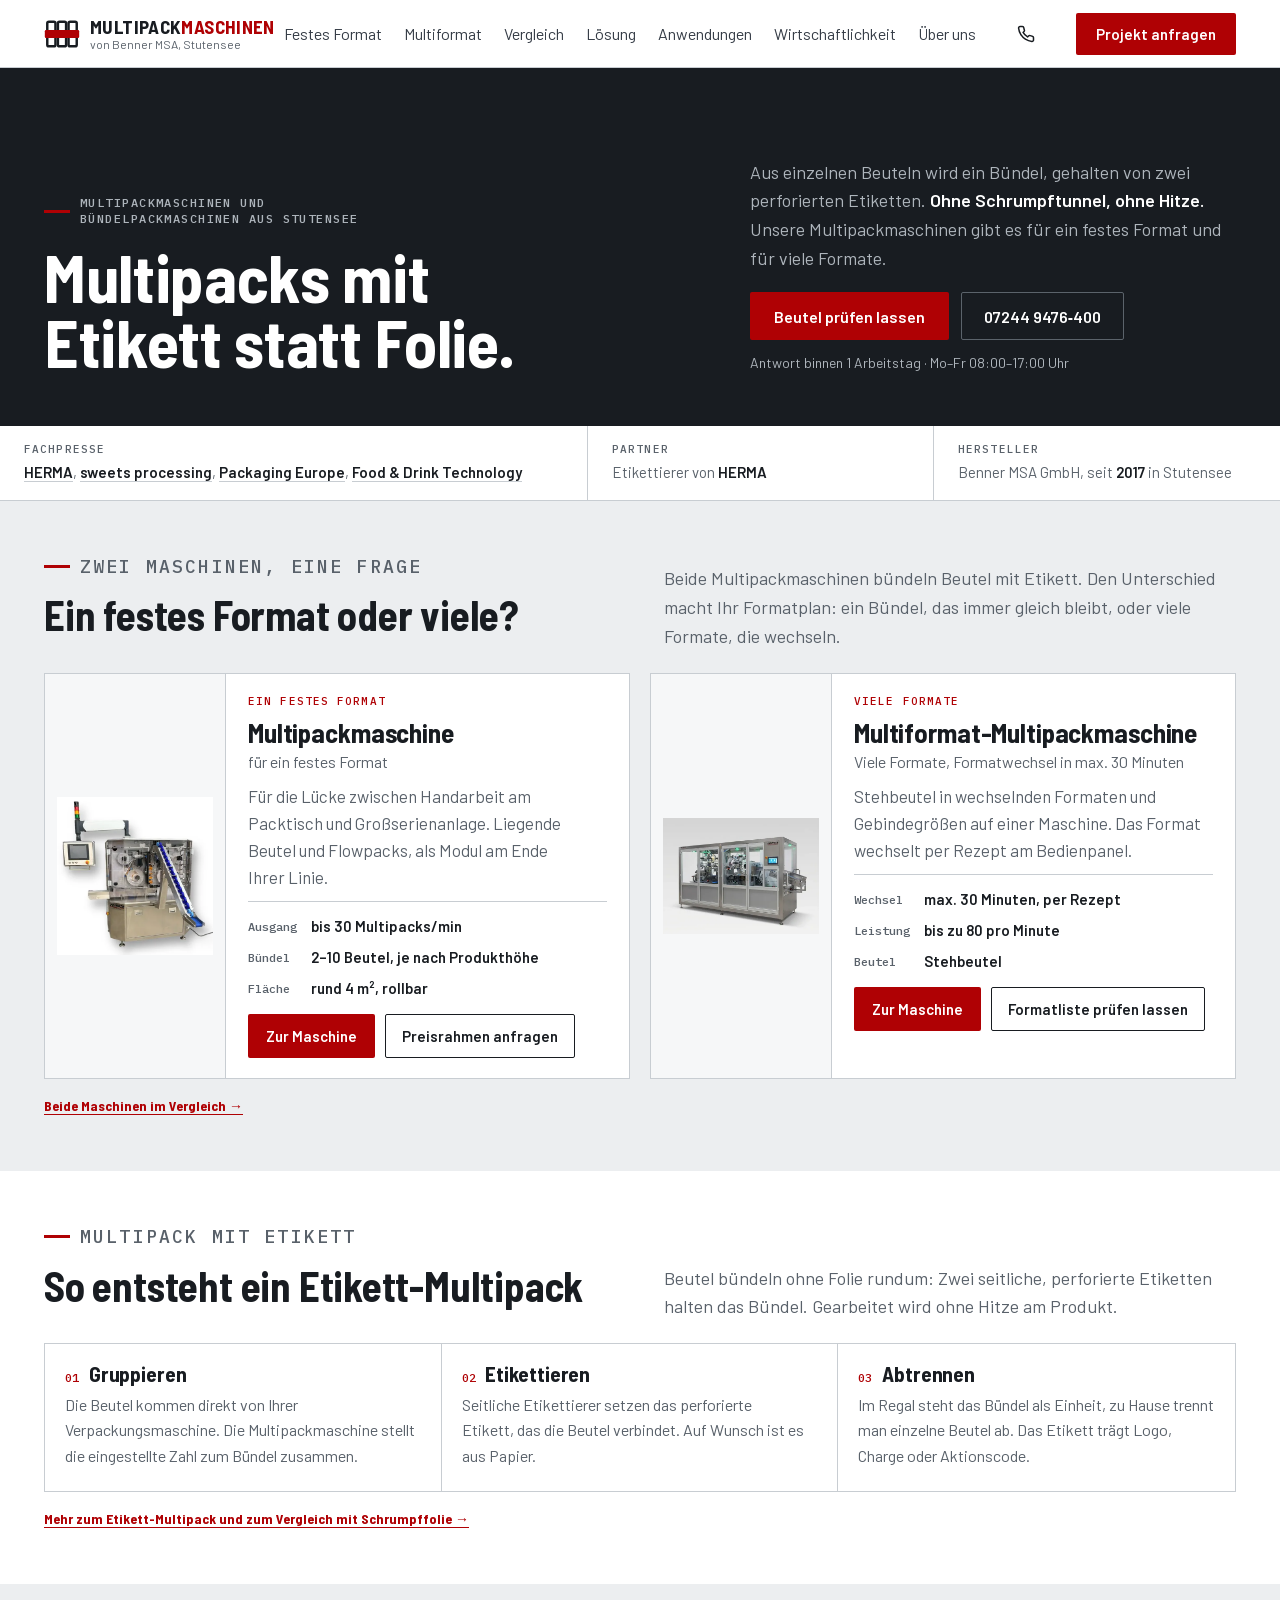
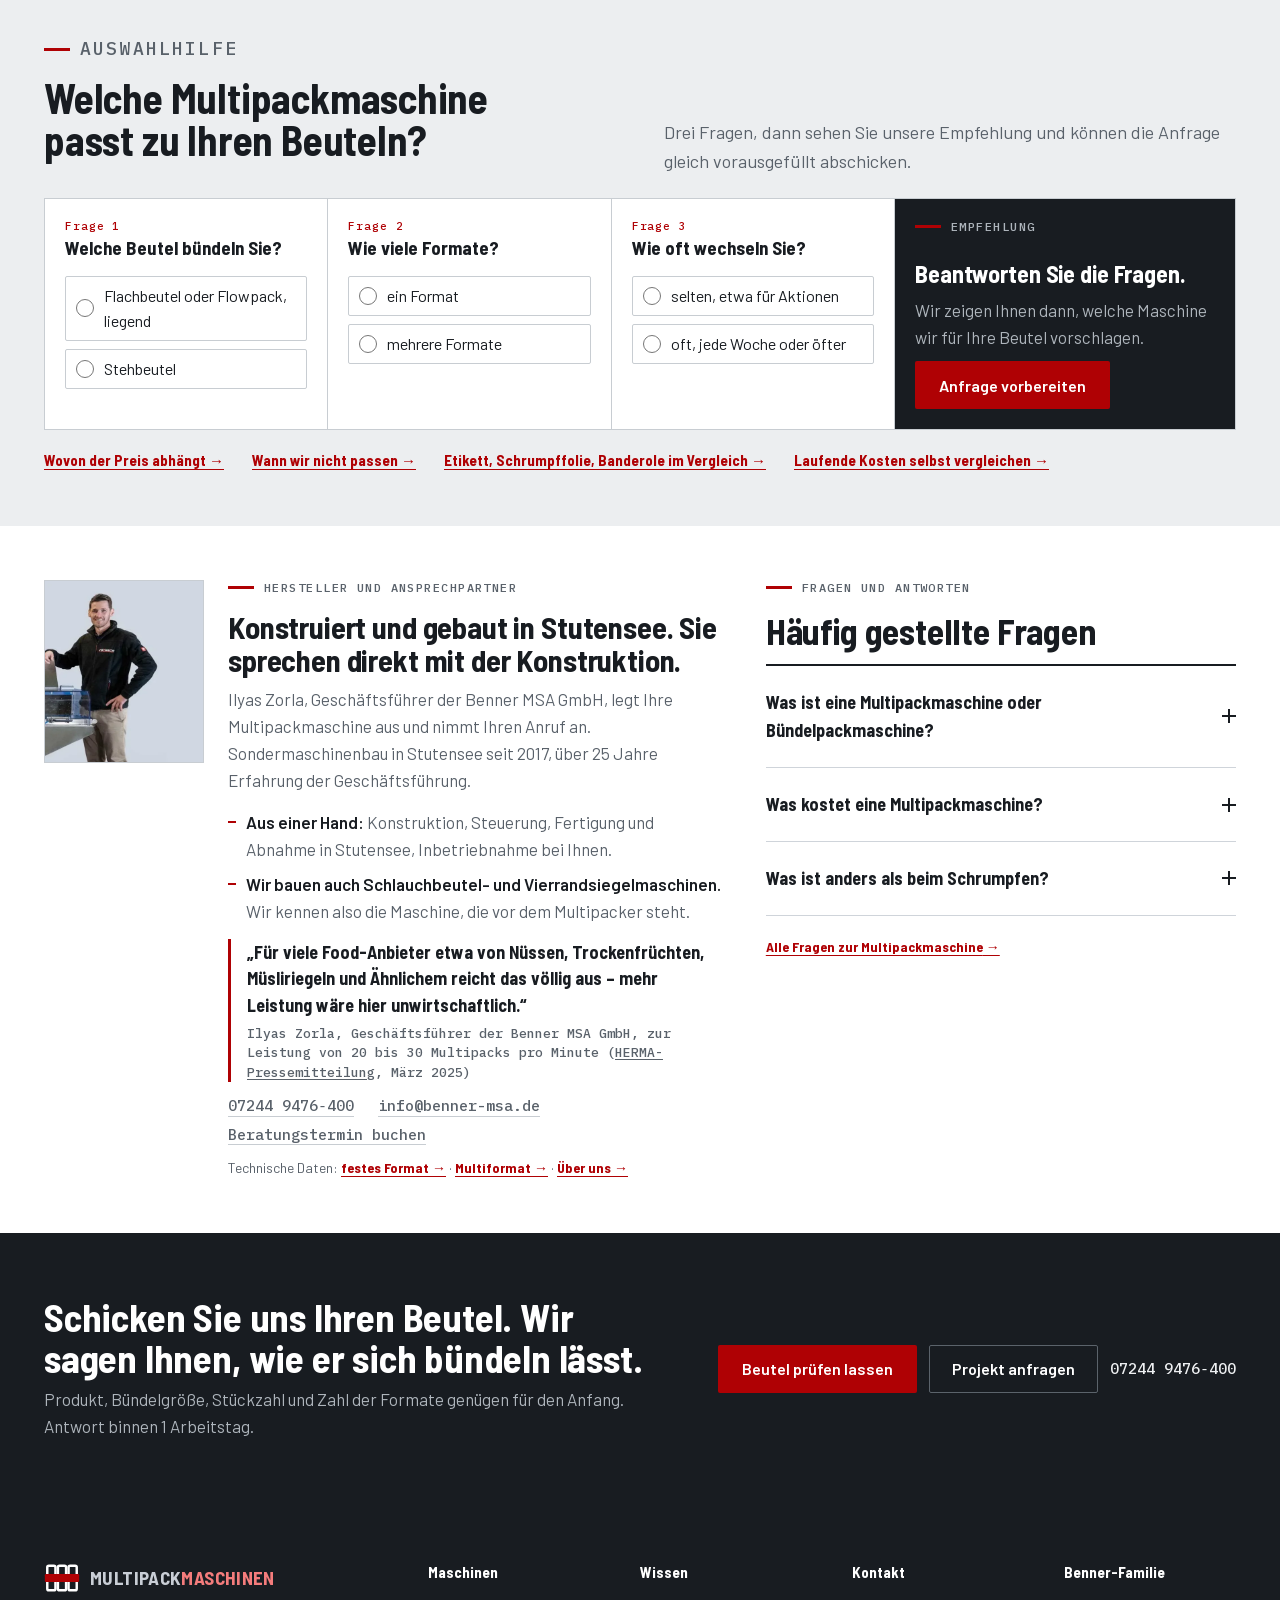
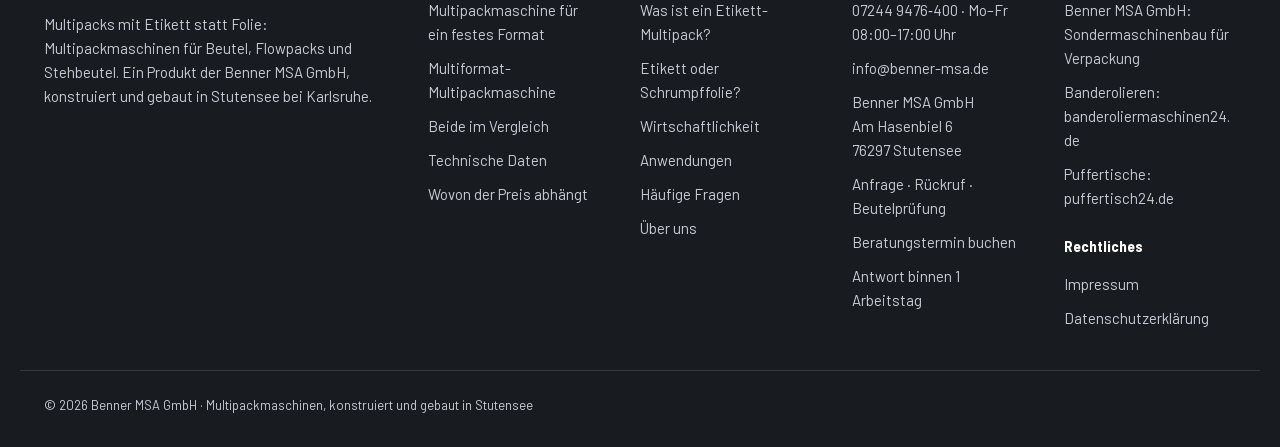
==== commit e94d9bd6: "Freigaben 13.11.: Zitat Ilyas Zorla, Presseleiste, Benner-Text wieder an - Startseite: Belegleiste m" ====
--- a/index.html
+++ b/index.html
@@ -148,6 +148,11 @@
   </div>
 </section>
 
+<div class="beleg beleg-3" role="region" aria-label="Belege" tabindex="0">
+  <div><span class="k">Fachpresse</span><span><a href="https://www.herma.com/machines/about-herma/news/detail/producing-multipacks-for-medium-volumes" rel="noopener">HERMA</a>, <a href="https://www.sweets-processing.com/en/news/20250311-neue-maschine-von-benner-msa-mit-herma-etikettierern" rel="noopener">sweets processing</a>, <a href="https://packagingeurope.com/news/new-machine-bundles-medium-sized-bag-multipacks-with-label-applicator/12581.article" rel="noopener">Packaging Europe</a>, <a href="https://www.foodanddrinktechnology.com/news/57877/benner-msa-develops-compact-system-equipped-with-herma-500-label-applicators/" rel="noopener">Food &amp; Drink Technology</a></span></div>
+  <div><span class="k">Partner</span><span>Etikettierer von <b>HERMA</b></span></div>
+  <div><span class="k">Hersteller</span><span>Benner MSA GmbH, seit <b>2017</b> in Stutensee</span></div>
+</div>
 
 <section class="abschnitt hell" id="maschine" aria-labelledby="h-maschine">
   <span id="frage"></span><span id="trichter"></span>
@@ -255,7 +260,9 @@
       <p>Ilyas Zorla, Geschäftsführer der Benner MSA GmbH, legt Ihre Multipackmaschine aus und nimmt Ihren Anruf an. Sondermaschinenbau in Stutensee seit 2017, über 25 Jahre Erfahrung der Geschäftsführung.</p>
       <ul class="hersteller">
         <li><b>Aus einer Hand:</b> Konstruktion, Steuerung, Fertigung und Abnahme in Stutensee, Inbetriebnahme bei Ihnen.</li>
+        <li><b>Wir bauen auch Schlauchbeutel- und Vierrandsiegelmaschinen.</b> Wir kennen also die Maschine, die vor dem Multipacker steht.</li>
       </ul>
+      <blockquote class="zitat"><p>„Für viele Food-Anbieter etwa von Nüssen, Trockenfrüchten, Müsliriegeln und Ähnlichem reicht das völlig aus – mehr Leistung wäre hier unwirtschaftlich.“</p><cite>Ilyas Zorla, Geschäftsführer der Benner MSA GmbH, zur Leistung von 20 bis 30 Multipacks pro Minute (<a href="https://www.herma.com/machines/about-herma/news/detail/producing-multipacks-for-medium-volumes" rel="noopener">HERMA-Pressemitteilung</a>, März 2025)</cite></blockquote>
       <p class="kontaktzeile"><a href="tel:+4972449476400">07244&nbsp;9476&#8209;400</a><a href="mailto:info@benner-msa.de">info@benner-msa.de</a><a href="https://meet.brevo.com/benner-msa/beratungstermin" rel="noopener">Beratungstermin buchen</a></p>
       <p class="micro">Technische Daten: <a class="go" href="/etikett-multipackmaschine#technik">festes Format</a> · <a class="go" href="/multiformat-multipackmaschine#technik">Multiformat</a> · <a class="go" href="/ueber-uns">Über uns</a></p>
     </div>
--- a/assets/style.css
+++ b/assets/style.css
@@ -1466,3 +1466,13 @@
 .buehne.ohne-medium .b-txt { margin-top: 0; padding-top: clamp(48px, 7vw, 104px); background: none; }
 .zahlen.zahlen-2 { grid-template-columns: 1fr 1fr; }
 .zahlen.zahlen-2 .zahl { border-bottom: 0; }
+/* Belegleiste mit drei Zellen (Presse, Partner, Hersteller) */
+@media (min-width: 1081px) { .beleg.beleg-3 { grid-template-columns: 1.7fr 1fr 1fr; } .beleg.beleg-3 > div { border-bottom: 0; } }
+@media (min-width: 641px) and (max-width: 1080px) {
+  .beleg.beleg-3 { grid-template-columns: 1fr 1fr; }
+  .beleg.beleg-3 > div:first-child { grid-column: 1 / -1; border-right: 0; border-bottom: 1px solid var(--line); }
+  .beleg.beleg-3 > div:nth-child(2) { border-right: 1px solid var(--line); }
+}
+#warum .zitat { border-left: 3px solid var(--red); padding-left: 16px; }
+#warum .zitat p { font: 600 1.125rem/1.45 var(--font-head); color: var(--ink); }
+#warum .zitat cite { display: block; margin-top: 6px; font: 500 13px/1.5 var(--mono); color: var(--mute); font-style: normal; }
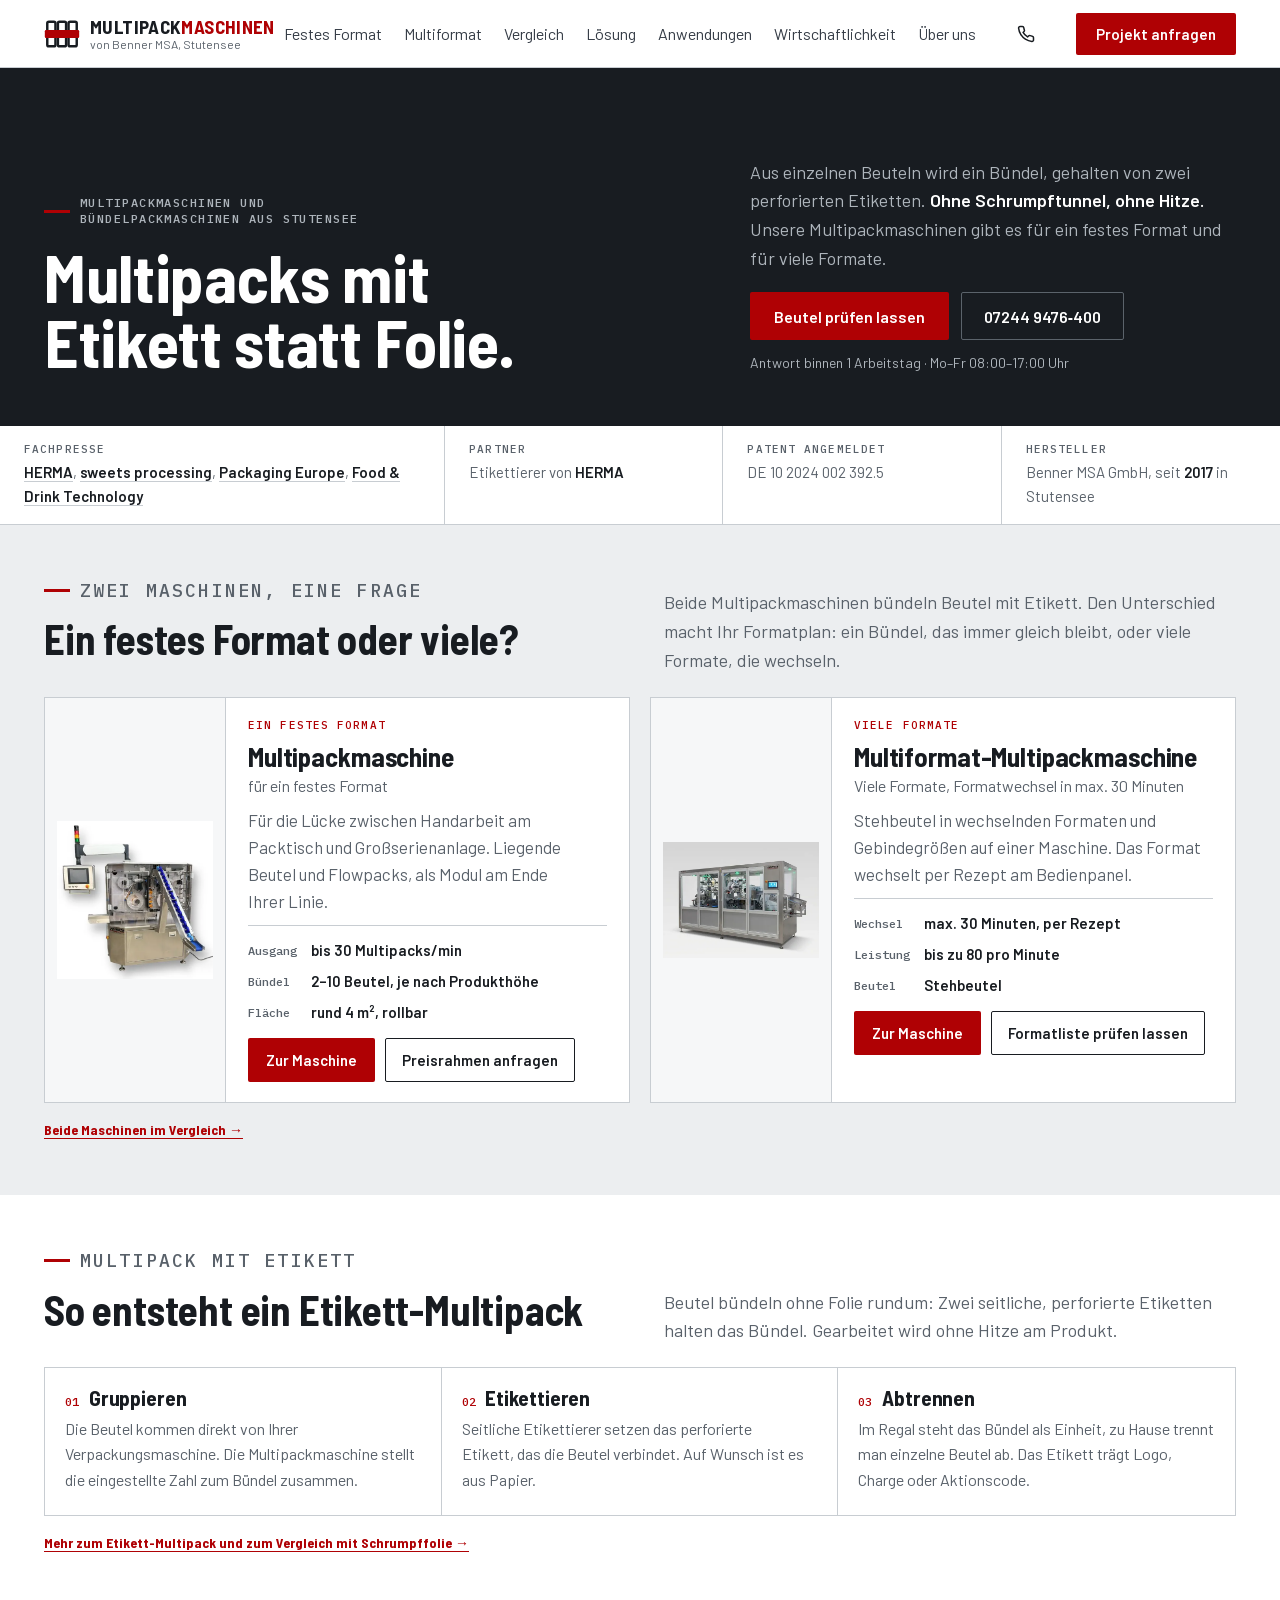
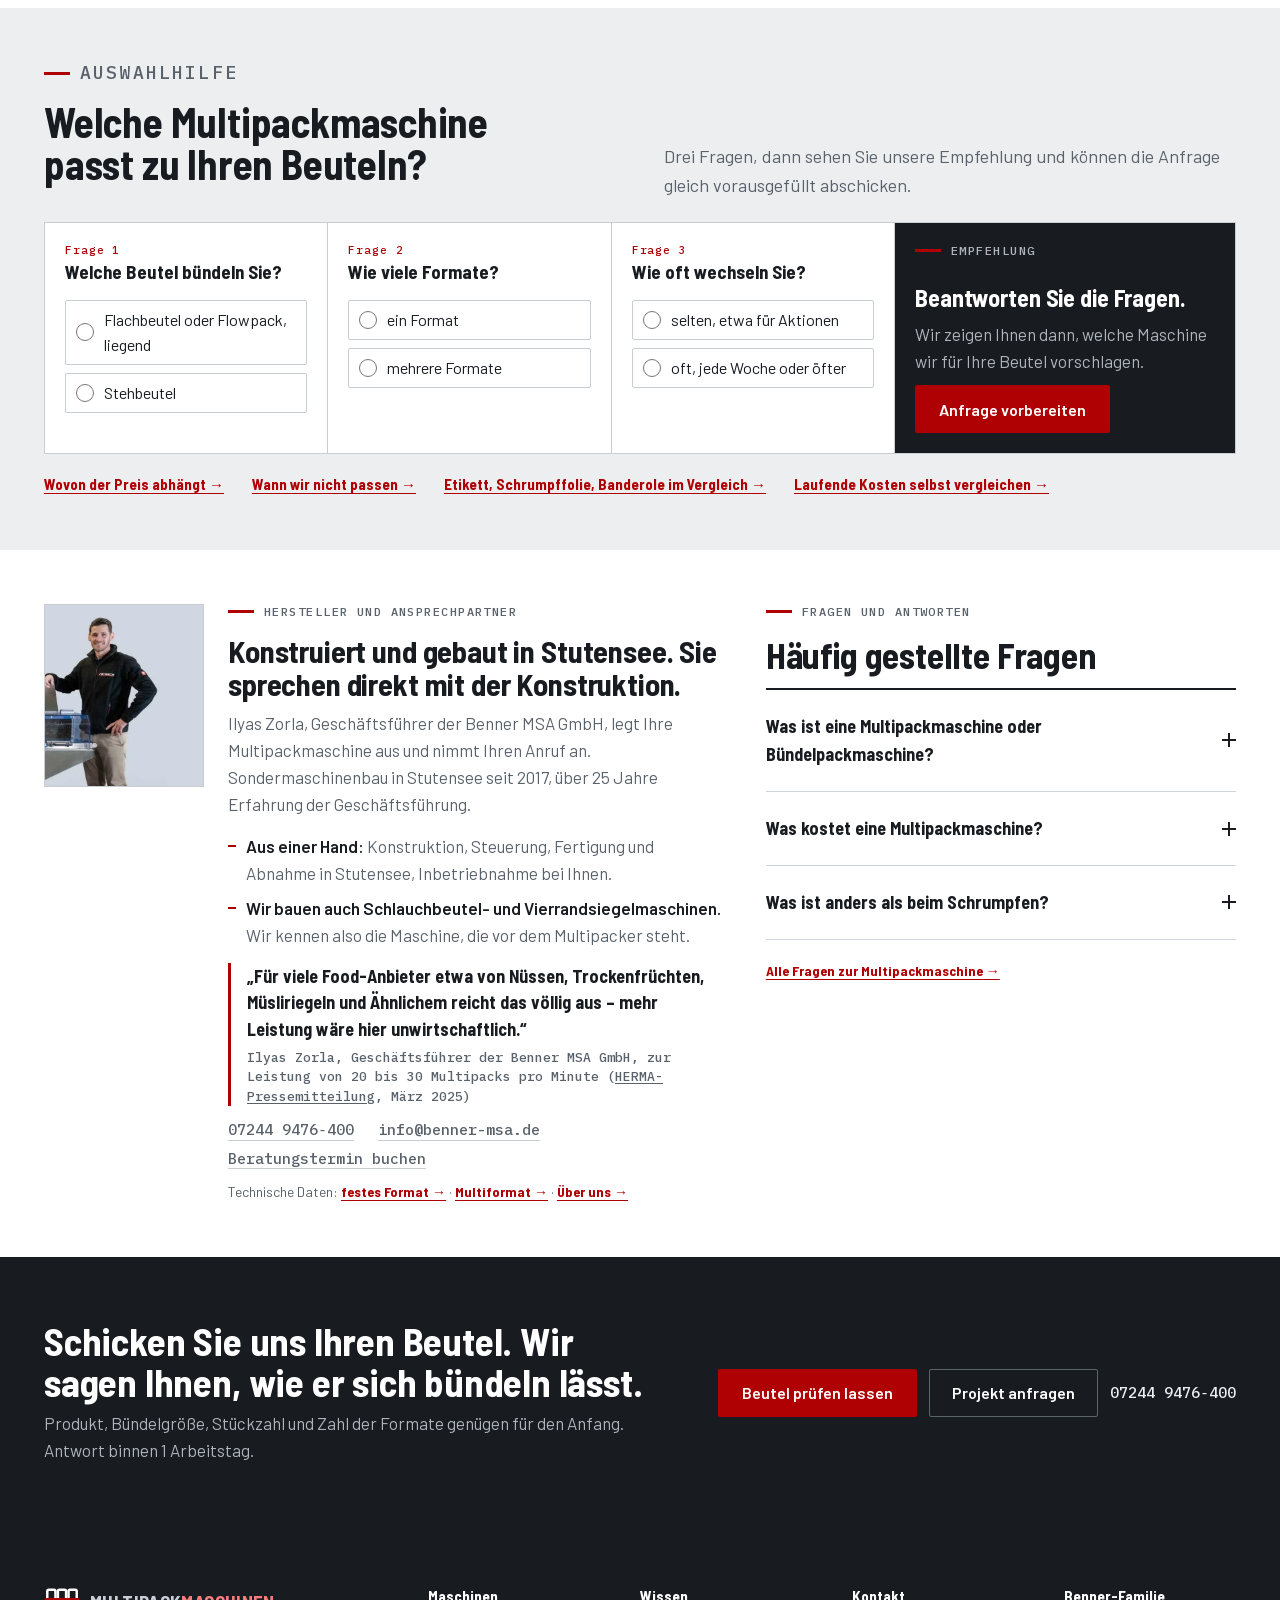
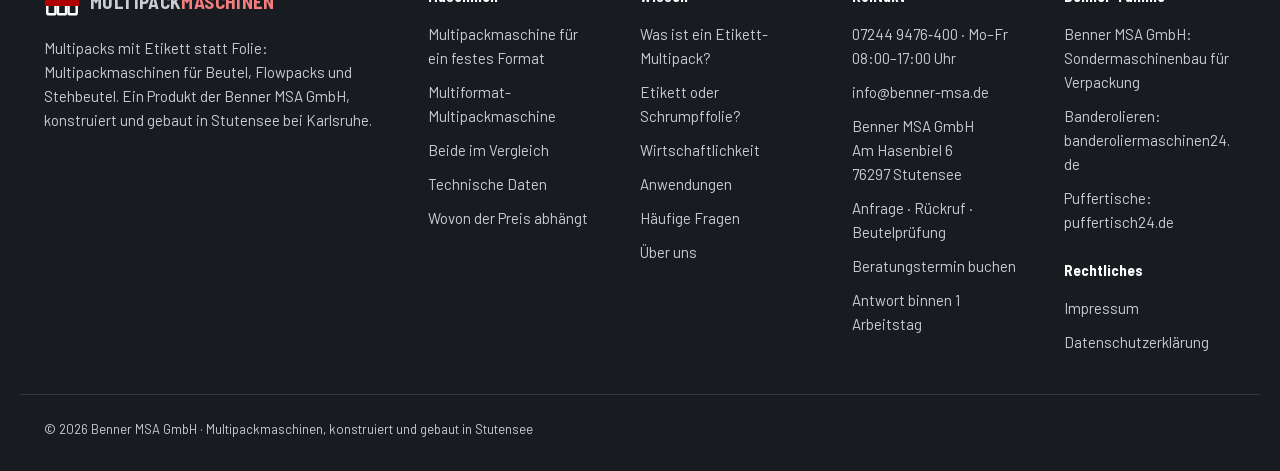
==== commit 510a7298: "Patent angemeldet (Alexander 14308): Belegleiste Start und Seite festes Format - Startseite: vierte " ====
--- a/index.html
+++ b/index.html
@@ -148,9 +148,10 @@
   </div>
 </section>
 
-<div class="beleg beleg-3" role="region" aria-label="Belege" tabindex="0">
+<div class="beleg beleg-4" role="region" aria-label="Belege" tabindex="0">
   <div><span class="k">Fachpresse</span><span><a href="https://www.herma.com/machines/about-herma/news/detail/producing-multipacks-for-medium-volumes" rel="noopener">HERMA</a>, <a href="https://www.sweets-processing.com/en/news/20250311-neue-maschine-von-benner-msa-mit-herma-etikettierern" rel="noopener">sweets processing</a>, <a href="https://packagingeurope.com/news/new-machine-bundles-medium-sized-bag-multipacks-with-label-applicator/12581.article" rel="noopener">Packaging Europe</a>, <a href="https://www.foodanddrinktechnology.com/news/57877/benner-msa-develops-compact-system-equipped-with-herma-500-label-applicators/" rel="noopener">Food &amp; Drink Technology</a></span></div>
   <div><span class="k">Partner</span><span>Etikettierer von <b>HERMA</b></span></div>
+  <div><span class="k">Patent angemeldet</span><span>DE&nbsp;10&nbsp;2024&nbsp;002&nbsp;392.5</span></div>
   <div><span class="k">Hersteller</span><span>Benner MSA GmbH, seit <b>2017</b> in Stutensee</span></div>
 </div>
 
--- a/assets/style.css
+++ b/assets/style.css
@@ -1466,12 +1466,13 @@
 .buehne.ohne-medium .b-txt { margin-top: 0; padding-top: clamp(48px, 7vw, 104px); background: none; }
 .zahlen.zahlen-2 { grid-template-columns: 1fr 1fr; }
 .zahlen.zahlen-2 .zahl { border-bottom: 0; }
-/* Belegleiste mit drei Zellen (Presse, Partner, Hersteller) */
-@media (min-width: 1081px) { .beleg.beleg-3 { grid-template-columns: 1.7fr 1fr 1fr; } .beleg.beleg-3 > div { border-bottom: 0; } }
+/* Belegleiste mit vier Zellen (Presse, Partner, Patent, Hersteller) */
+@media (min-width: 1081px) { .beleg.beleg-4 { grid-template-columns: 1.6fr 1fr 1fr 1fr; } .beleg.beleg-4 > div { border-bottom: 0; } }
 @media (min-width: 641px) and (max-width: 1080px) {
-  .beleg.beleg-3 { grid-template-columns: 1fr 1fr; }
-  .beleg.beleg-3 > div:first-child { grid-column: 1 / -1; border-right: 0; border-bottom: 1px solid var(--line); }
-  .beleg.beleg-3 > div:nth-child(2) { border-right: 1px solid var(--line); }
+  .beleg.beleg-4 { grid-template-columns: 1fr 1fr; }
+  .beleg.beleg-4 > div { grid-column: auto; border-bottom: 0; border-right: 0; }
+  .beleg.beleg-4 > div:nth-child(odd) { border-right: 1px solid var(--line); }
+  .beleg.beleg-4 > div:nth-child(-n+2) { border-bottom: 1px solid var(--line); }
 }
 #warum .zitat { border-left: 3px solid var(--red); padding-left: 16px; }
 #warum .zitat p { font: 600 1.125rem/1.45 var(--font-head); color: var(--ink); }
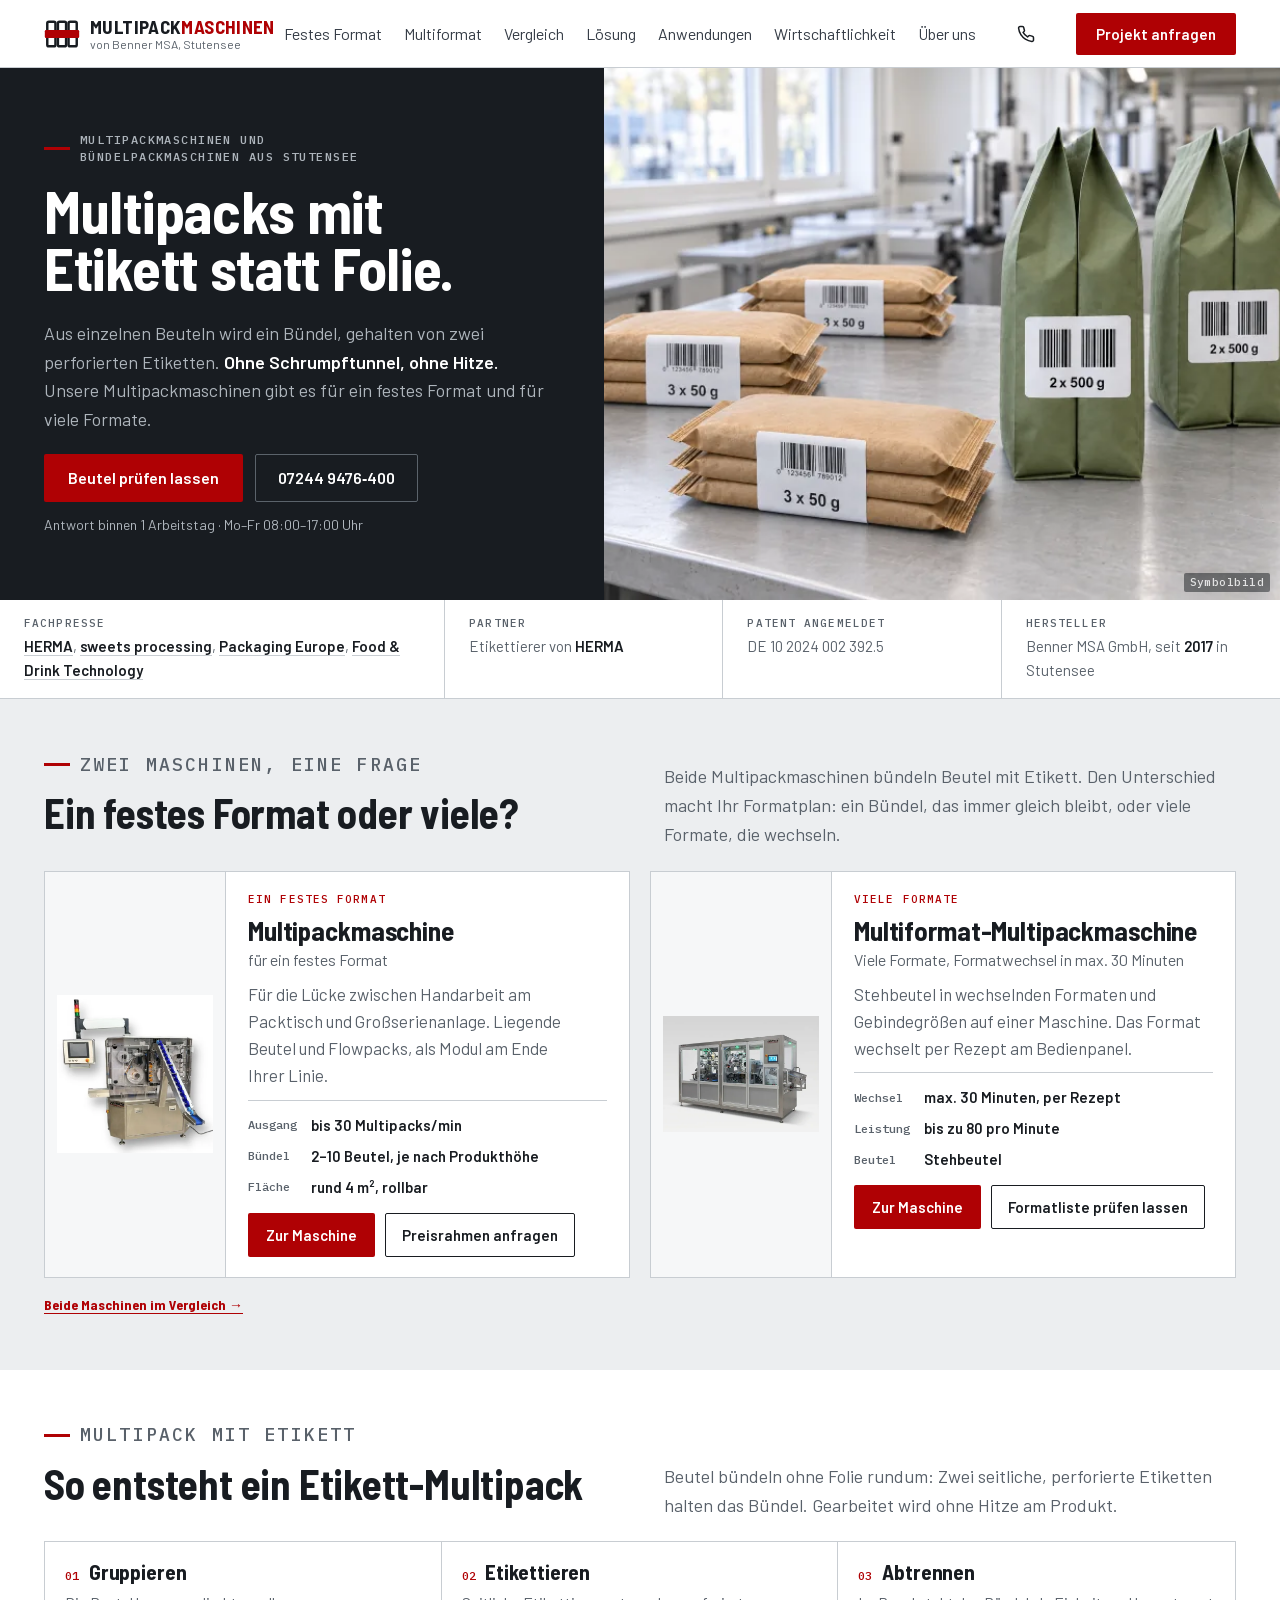
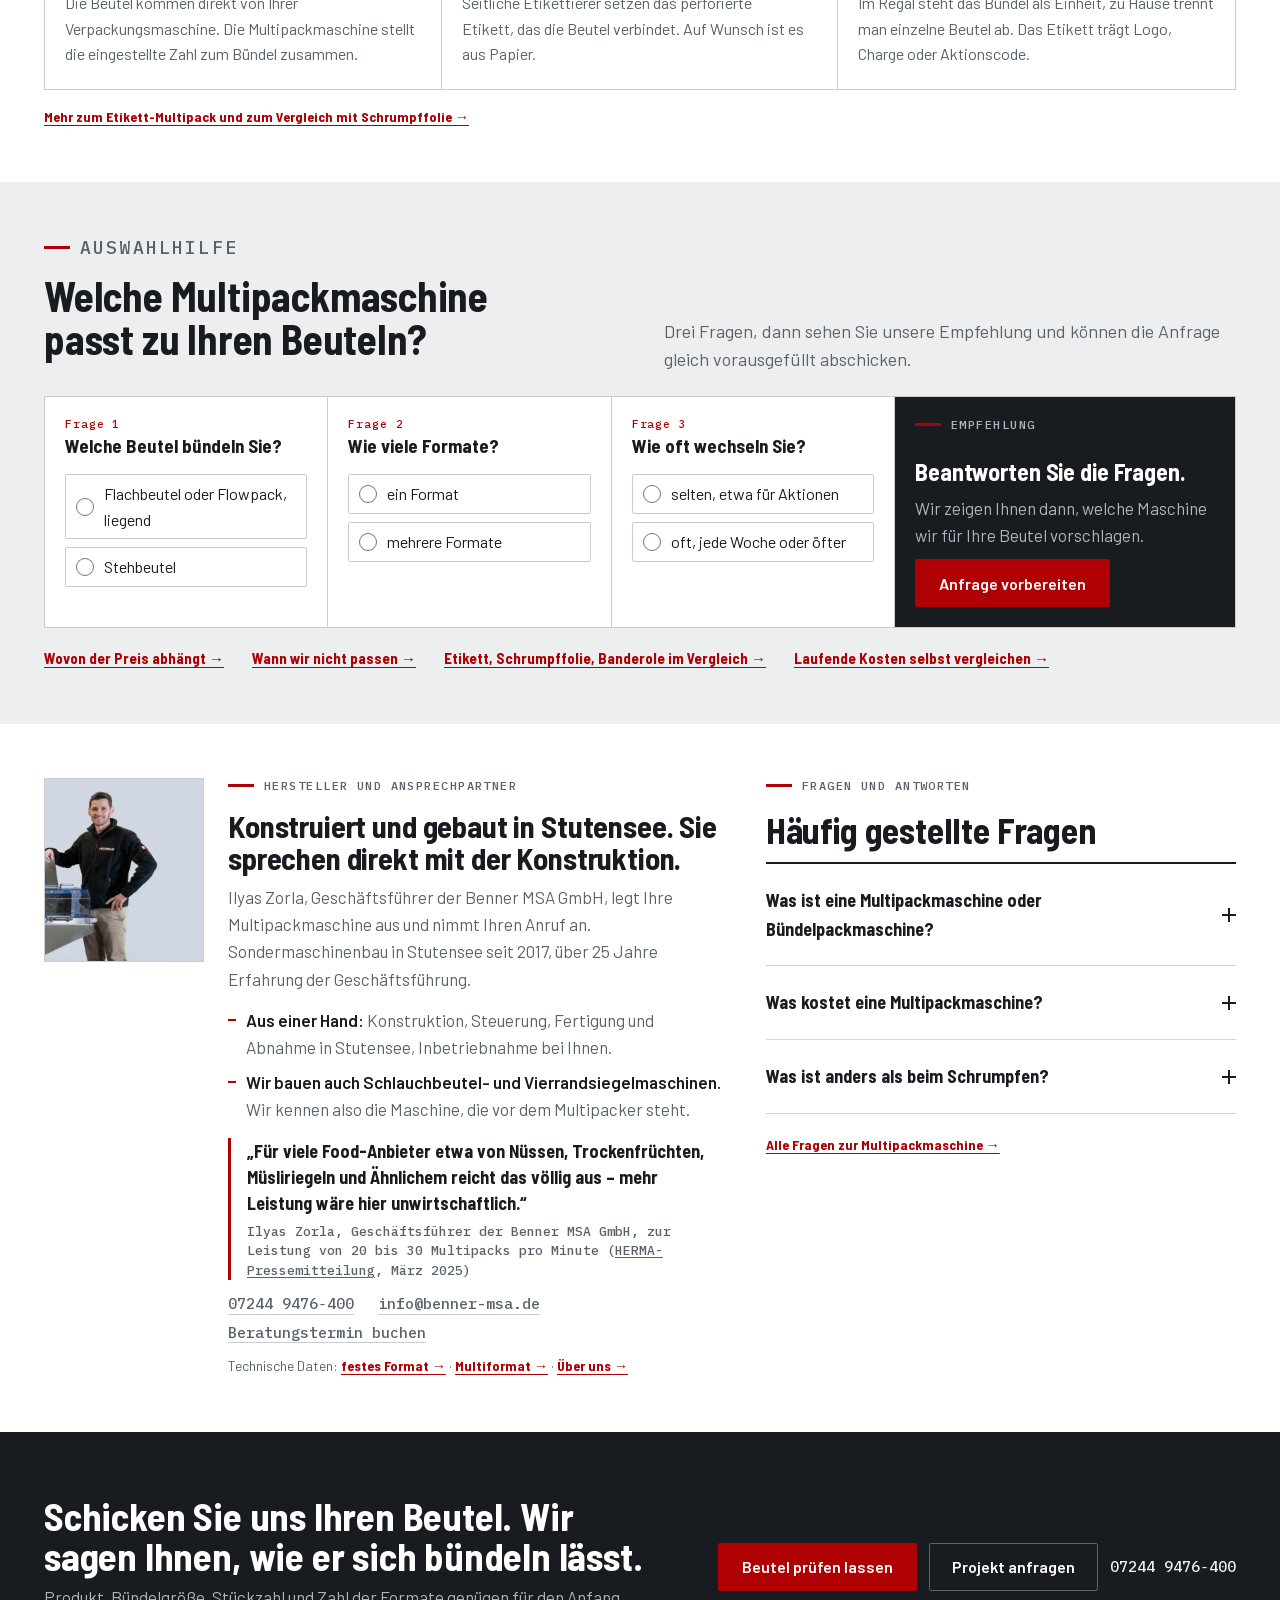
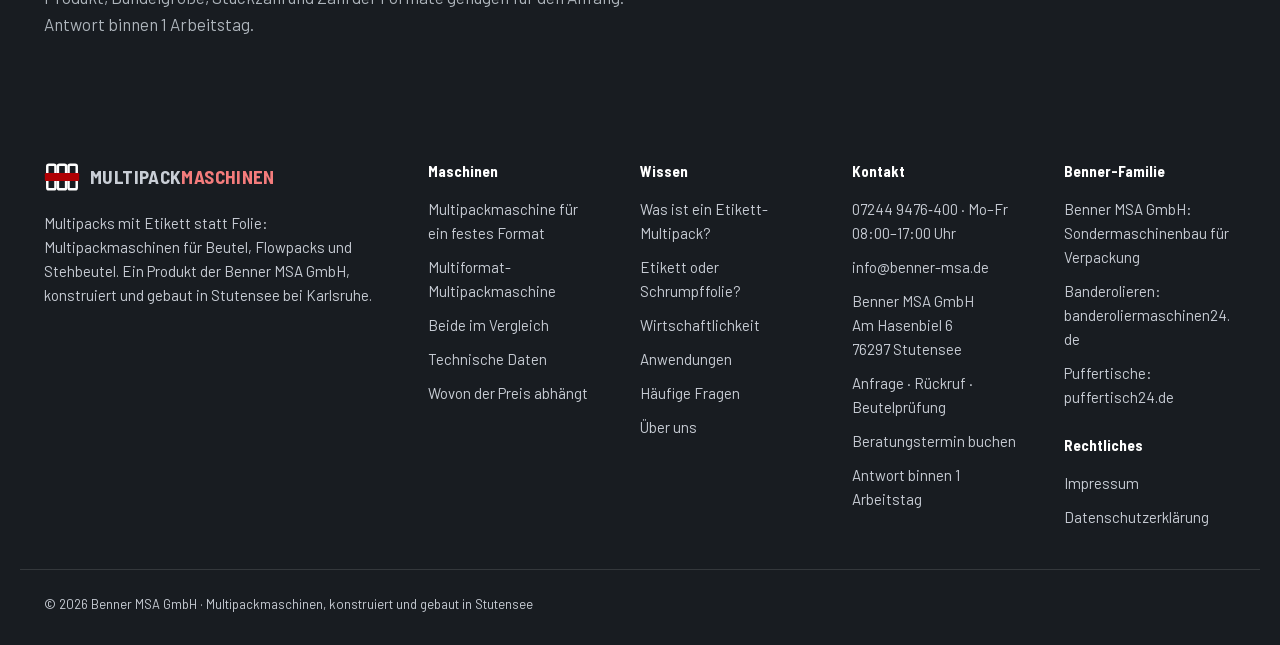
==== commit f7586d3b: "Startseite: KI-Kopfbild als Symbolbild in der Bühne (Alexander 14377) - assets/images/kopf-symbolbil" ====
--- a/index.html
+++ b/index.html
@@ -82,7 +82,8 @@
 <link rel="apple-touch-icon" href="assets/apple-touch-icon.png">
 <link rel="preload" href="assets/fonts/barlow-semi-condensed-700-latin.woff2" as="font" type="font/woff2" crossorigin>
 <link rel="preload" href="assets/fonts/barlow-400-latin.woff2" as="font" type="font/woff2" crossorigin>
-<link rel="stylesheet" href="assets/style.css?v=20261113">
+<link rel="preload" as="image" href="assets/images/kopf-symbolbild-1536.webp" imagesrcset="assets/images/kopf-symbolbild-768.webp 768w, assets/images/kopf-symbolbild-1024.webp 1024w, assets/images/kopf-symbolbild-1536.webp 1536w" imagesizes="(min-width: 900px) 54vw, 100vw" fetchpriority="high">
+<link rel="stylesheet" href="assets/style.css?v=20261113c">
 <script>document.documentElement.classList.add('js')</script>
 <script defer src="https://stats.multipackmaschinen.de/script.js" data-website-id="f6ae71aa-5e69-43bb-a00f-7aee170f3cc0" data-domains="multipackmaschinen.de,www.multipackmaschinen.de"></script>
 </head>
@@ -131,10 +132,10 @@
 
 <main id="inhalt" tabindex="-1">
 
-<section class="buehne dunkel ohne-medium" id="start" aria-labelledby="h-start">
+<section class="buehne dunkel mit-bild" id="start" aria-labelledby="h-start">
   <span id="story"></span>
-  <div class="b-txt">
-    <div class="container b-grid">
+  <div class="b-split">
+    <div class="b-txt2">
       <h1 id="h-start"><span class="eyebrow">Multipackmaschinen und Bündelpackmaschinen aus Stutensee</span> Multipacks mit Etikett statt Folie.</h1>
       <div>
         <p class="lead">Aus einzelnen Beuteln wird ein Bündel, gehalten von zwei perforierten Etiketten. <b>Ohne Schrumpftunnel, ohne Hitze.</b> Unsere Multipackmaschinen gibt es für ein festes Format und für viele Formate.</p>
@@ -145,6 +146,10 @@
         <p class="micro">Antwort binnen 1 Arbeitstag · Mo–Fr 08:00–17:00 Uhr</p>
       </div>
     </div>
+    <figure class="b-bild">
+      <img src="assets/images/kopf-symbolbild-1536.webp" srcset="assets/images/kopf-symbolbild-768.webp 768w, assets/images/kopf-symbolbild-1024.webp 1024w, assets/images/kopf-symbolbild-1536.webp 1536w" sizes="(min-width: 900px) 54vw, 100vw" width="1536" height="1024" fetchpriority="high" decoding="async" alt="Symbolbild: Etikett-Multipacks aus flachen Beuteln und Stehbeuteln auf einer Werkbank">
+      <figcaption class="symbolbild">Symbolbild</figcaption>
+    </figure>
   </div>
 </section>
 
--- a/assets/style.css
+++ b/assets/style.css
@@ -1477,3 +1477,16 @@
 #warum .zitat { border-left: 3px solid var(--red); padding-left: 16px; }
 #warum .zitat p { font: 600 1.125rem/1.45 var(--font-head); color: var(--ink); }
 #warum .zitat cite { display: block; margin-top: 6px; font: 500 13px/1.5 var(--mono); color: var(--mute); font-style: normal; }
+/* Startbühne mit Kopfbild (Symbolbild, 13.11.): Text links, Bild rechts; Handy Text zuerst, Bild darunter */
+.buehne.mit-bild .b-split { display: grid; grid-template-columns: minmax(0, 1fr) minmax(0, 1.12fr); min-height: clamp(460px, 40vw, 600px); }
+.buehne.mit-bild .b-txt2 { display: grid; gap: 22px; align-content: center; padding: clamp(40px, 5vw, 72px) clamp(24px, 3.5vw, 56px) clamp(40px, 5vw, 72px) max(var(--gutter), calc((100vw - var(--wrap)) / 2 + var(--gutter))); }
+.buehne.mit-bild h1 { font-size: clamp(2.375rem, 4.6vw, 4.25rem); }
+.buehne.mit-bild .b-bild { position: relative; margin: 0; min-height: 100%; background: #0d0f12; }
+.buehne.mit-bild .b-bild img { position: absolute; inset: 0; width: 100%; height: 100%; object-fit: cover; object-position: 45% 60%; }
+.buehne.mit-bild .symbolbild { position: absolute; right: 10px; bottom: 8px; font: 500 11px/1.4 var(--mono); letter-spacing: .04em; color: rgb(255 255 255 / .82); background: rgb(24 28 33 / .5); padding: 2px 6px; border-radius: 2px; }
+@media (max-width: 899px) {
+  .buehne.mit-bild .b-split { grid-template-columns: 1fr; min-height: 0; }
+  .buehne.mit-bild .b-txt2 { padding: 36px var(--gutter) 32px; gap: 18px; }
+  .buehne.mit-bild h1 { font-size: clamp(2.125rem, 9vw, 3rem); }
+  .buehne.mit-bild .b-bild { aspect-ratio: 3 / 2; min-height: 0; }
+}
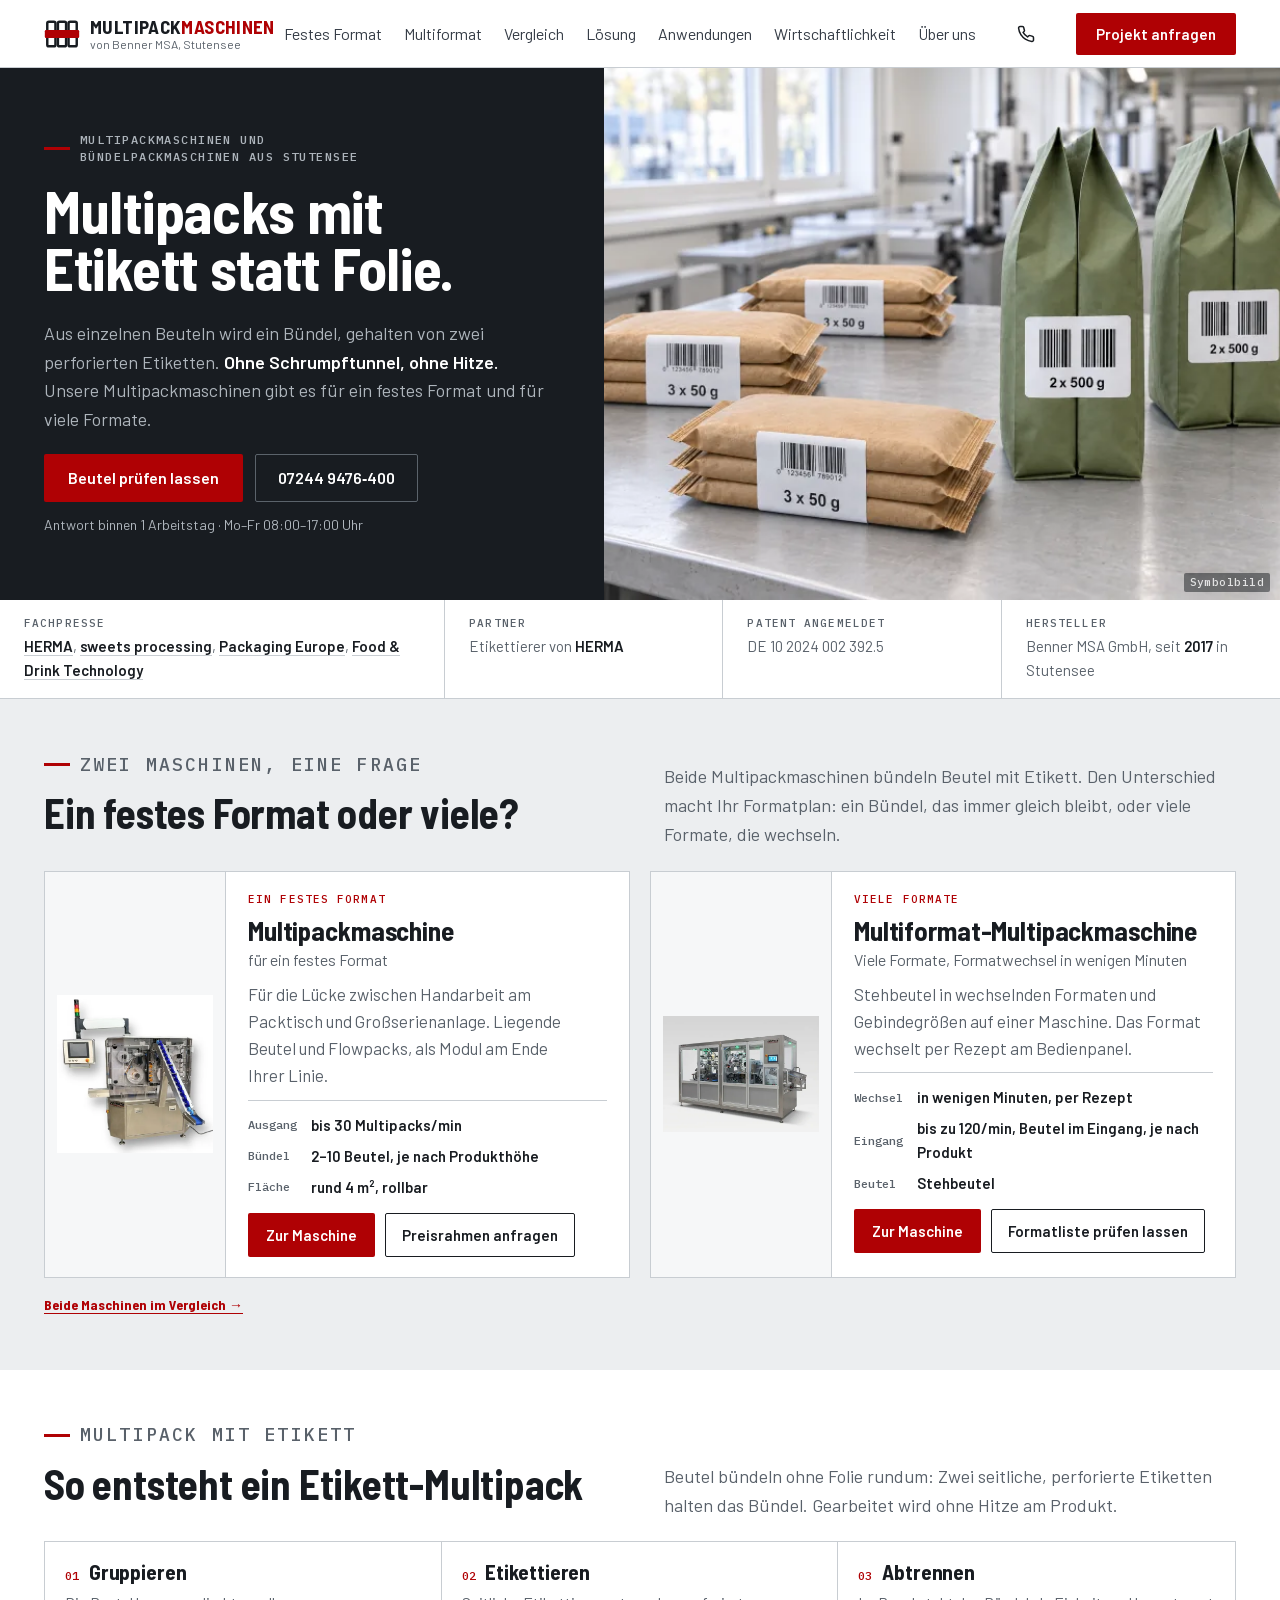
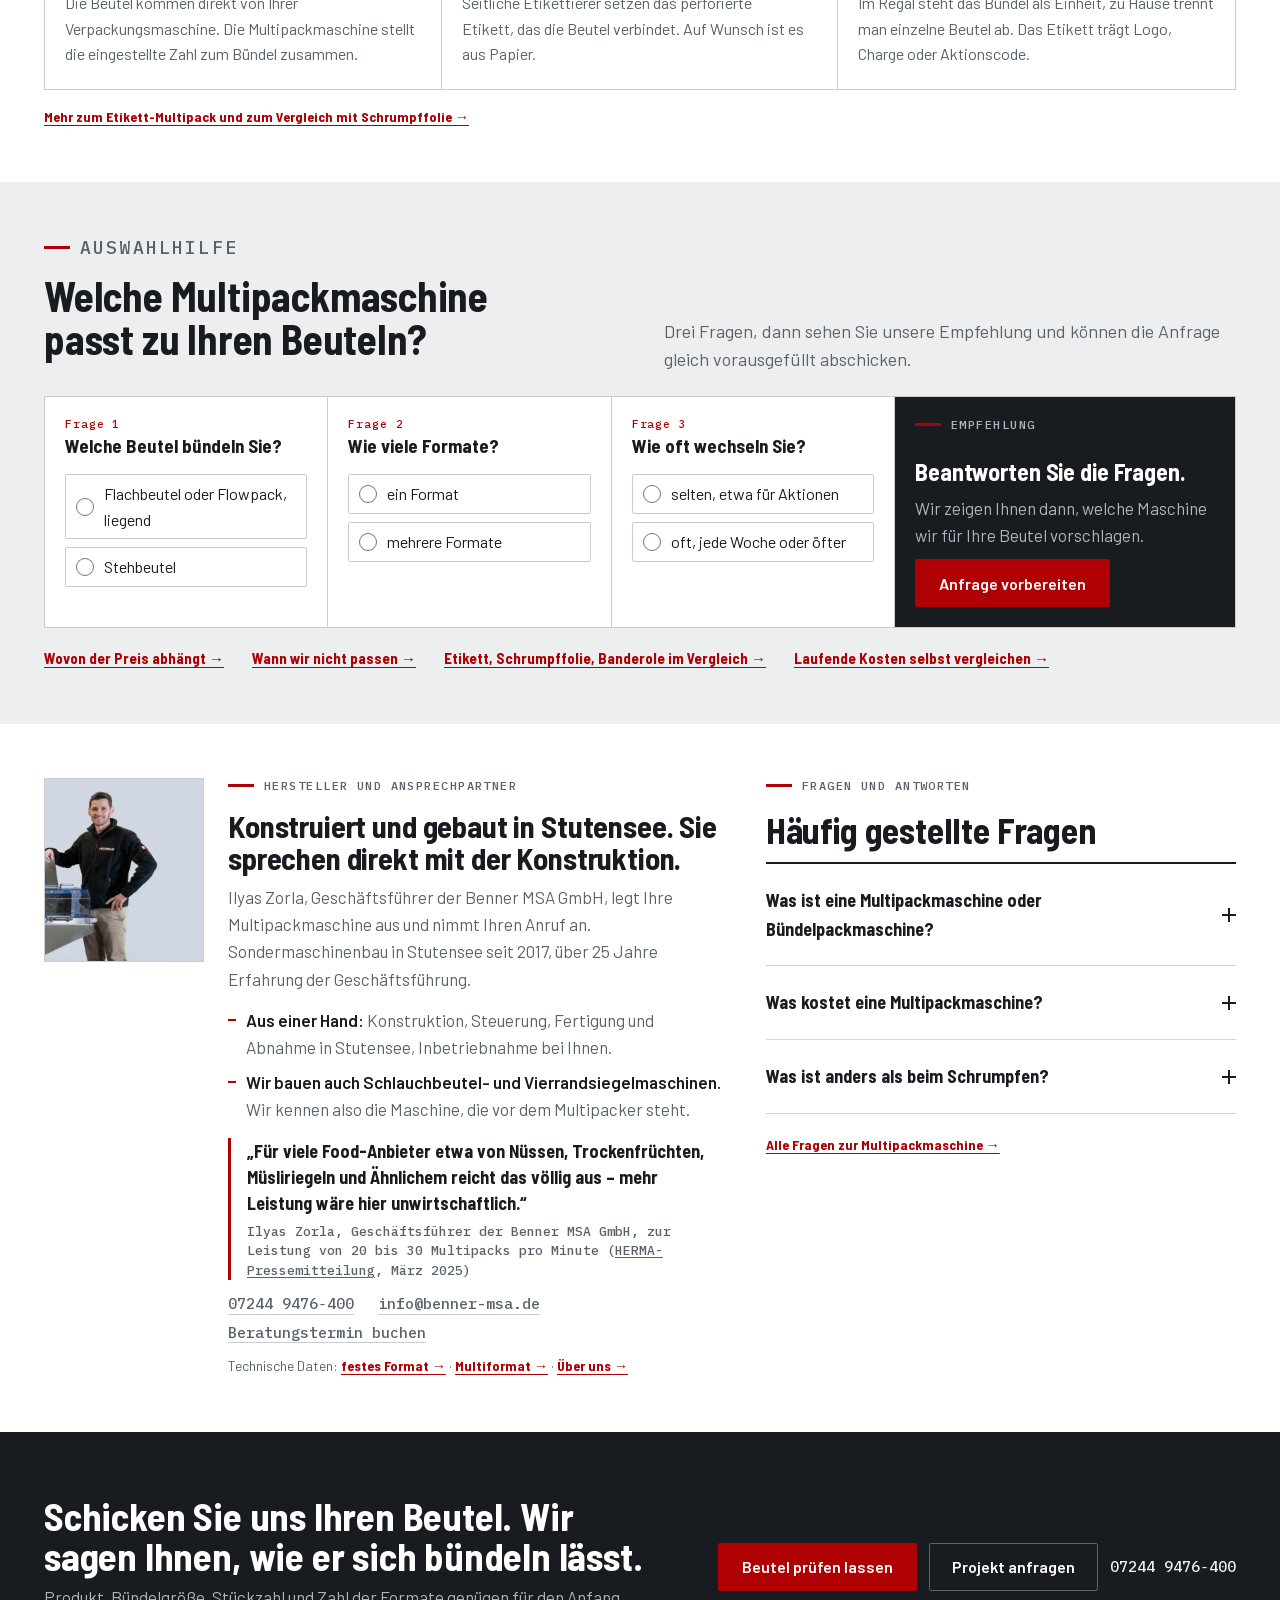
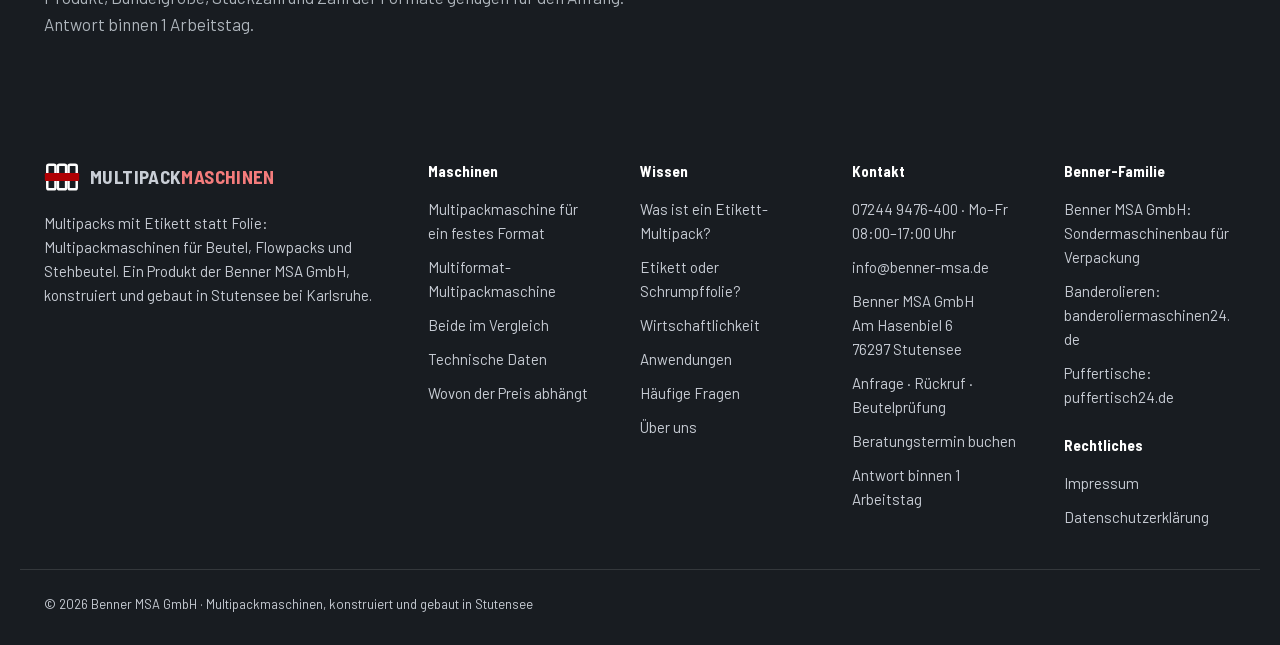
==== commit d8caead0: "Freigaben 14402–14409: Formate, Stellfläche, Bündelformat, Eingang 120/min, Formatwechsel in wenigen" ====
--- a/index.html
+++ b/index.html
@@ -8,7 +8,7 @@
 <meta name="description" content="Multipack mit Etikett statt Folie: Multipackmaschinen aus Stutensee für ein festes Format oder verschiedene Formate. Beutel bündeln ohne Schrumpftunnel.">
 <link rel="canonical" href="https://multipackmaschinen.de/">
 <meta property="og:title" content="Multipack- &amp; Bündelpackmaschinen mit Etikett | Benner MSA">
-<meta property="og:description" content="Multipacks mit Etikett statt Folie. Zwei Multipackmaschinen aus Stutensee: für ein festes Format und für viele Formate, Formatwechsel in max. 30 Minuten.">
+<meta property="og:description" content="Multipacks mit Etikett statt Folie. Zwei Multipackmaschinen aus Stutensee: für ein festes Format und für viele Formate, Formatwechsel in wenigen Minuten.">
 <meta property="og:type" content="website">
 <meta property="og:url" content="https://multipackmaschinen.de/">
 <meta property="og:image" content="https://multipackmaschinen.de/assets/og/og-start.png">
@@ -20,7 +20,7 @@
 <meta property="og:site_name" content="multipackmaschinen.de">
 <meta name="twitter:card" content="summary_large_image">
 <meta name="twitter:title" content="Multipack- &amp; Bündelpackmaschinen mit Etikett | Benner MSA">
-<meta name="twitter:description" content="Multipacks mit Etikett statt Folie. Zwei Multipackmaschinen aus Stutensee: für ein festes Format und für viele Formate, Formatwechsel in max. 30 Minuten.">
+<meta name="twitter:description" content="Multipacks mit Etikett statt Folie. Zwei Multipackmaschinen aus Stutensee: für ein festes Format und für viele Formate, Formatwechsel in wenigen Minuten.">
 <meta name="twitter:image" content="https://multipackmaschinen.de/assets/og/og-start.png">
 <script type="application/ld+json">
 {
@@ -83,7 +83,7 @@
 <link rel="preload" href="assets/fonts/barlow-semi-condensed-700-latin.woff2" as="font" type="font/woff2" crossorigin>
 <link rel="preload" href="assets/fonts/barlow-400-latin.woff2" as="font" type="font/woff2" crossorigin>
 <link rel="preload" as="image" href="assets/images/kopf-symbolbild-1536.webp" imagesrcset="assets/images/kopf-symbolbild-768.webp 768w, assets/images/kopf-symbolbild-1024.webp 1024w, assets/images/kopf-symbolbild-1536.webp 1536w" imagesizes="(min-width: 900px) 54vw, 100vw" fetchpriority="high">
-<link rel="stylesheet" href="assets/style.css?v=20261113c">
+<link rel="stylesheet" href="assets/style.css?v=20261113d">
 <script>document.documentElement.classList.add('js')</script>
 <script defer src="https://stats.multipackmaschinen.de/script.js" data-website-id="f6ae71aa-5e69-43bb-a00f-7aee170f3cc0" data-domains="multipackmaschinen.de,www.multipackmaschinen.de"></script>
 </head>
@@ -184,9 +184,9 @@
         <div class="fig contain"><img src="assets/images/multiformat-maschine-600.webp" srcset="assets/images/multiformat-maschine-600.webp 600w, assets/images/multiformat-maschine-1200.webp 1200w" sizes="(min-width: 1081px) 300px, (min-width: 641px) 46vw, 92vw" width="600" height="448" loading="lazy" decoding="async" alt="Multiformat-Multipackmaschine von Benner MSA mit Glastüren, Etikettierern, Touchpanel und Auslaufrutsche"></div>
         <div class="t-in">
           <span class="tag-k">Viele Formate</span>
-          <h3>Multiformat-Multipack&shy;maschine<span>Viele Formate, Formatwechsel in max. 30&nbsp;Minuten</span></h3>
+          <h3>Multiformat-Multipack&shy;maschine<span>Viele Formate, Formatwechsel in wenigen Minuten</span></h3>
           <p>Stehbeutel in wechselnden Formaten und Gebindegrößen auf einer Maschine. Das Format wechselt per Rezept am Bedienpanel.</p>
-          <dl class="datenliste"><dt>Wechsel</dt><dd>max. 30 Minuten, per Rezept</dd><dt>Leistung</dt><dd>bis zu 80 pro Minute</dd><dt>Beutel</dt><dd>Stehbeutel</dd></dl>
+          <dl class="datenliste"><dt>Wechsel</dt><dd>in wenigen Minuten, per Rezept</dd><dt>Eingang</dt><dd>bis zu 120/min, Beutel im Eingang, je nach Produkt</dd><dt>Beutel</dt><dd>Stehbeutel</dd></dl>
           <div class="t-cta"><a class="btn btn-primary" href="/multiformat-multipackmaschine">Zur Maschine</a><a class="btn btn-ghost" href="/kontakt?art=anfrage&amp;maschine=multiformat&amp;formate=4-10&amp;quelle=start#anfrage">Formatliste prüfen lassen</a></div>
         </div>
       </article>
@@ -243,7 +243,7 @@
     </form>
     <div class="wahl-text">
       <div class="kasten"><h3>Liegende Beutel, ein Format</h3><p>Dann passt die <a href="/etikett-multipackmaschine">Multipackmaschine für ein festes Format</a>. Für eine Aktion wechseln Sie nur die Etikettenrolle.</p></div>
-      <div class="kasten"><h3>Stehbeutel in mehreren Formaten</h3><p>Dann passt die <a href="/multiformat-multipackmaschine">Multiformat-Multipackmaschine</a>. Das Format wechselt per Rezept in max. 30 Minuten.</p></div>
+      <div class="kasten"><h3>Stehbeutel in mehreren Formaten</h3><p>Dann passt die <a href="/multiformat-multipackmaschine">Multiformat-Multipackmaschine</a>. Das Format wechselt per Rezept in wenigen Minuten.</p></div>
       <div class="kasten"><h3>Dazwischen</h3><p>Liegende Beutel in mehreren Formaten oder ein einzelner Stehbeutel: Schicken Sie uns Ihre Formatliste, wir prüfen beide Wege.</p></div>
     </div>
     <p class="wahl-links" id="preise"><span id="problem"></span><span id="vergleich"></span><span id="h-preise"></span>
@@ -332,6 +332,6 @@
 </footer>
 <!--/P:footer-->
 <div class="handyleiste"><a class="btn btn-primary" href="/kontakt?art=muster&amp;quelle=handyleiste#anfrage">Beutel prüfen lassen</a><a class="btn btn-ghost" href="tel:+4972449476400" aria-label="Anrufen: 07244 9476-400">Anruf</a></div>
-<script src="assets/script.js?v=20261113" defer></script>
+<script src="assets/script.js?v=20261113c" defer></script>
 </body>
 </html>
--- a/assets/style.css
+++ b/assets/style.css
@@ -1490,3 +1490,5 @@
   .buehne.mit-bild h1 { font-size: clamp(2.125rem, 9vw, 3rem); }
   .buehne.mit-bild .b-bild { aspect-ratio: 3 / 2; min-height: 0; }
 }
+/* Kennzahl als kurzer Text statt Zahl (Multiformat, 13.11.) */
+.zahl .v.v-txt { font-size: clamp(1.375rem, 2.1vw, 1.875rem); line-height: 1.15; }
